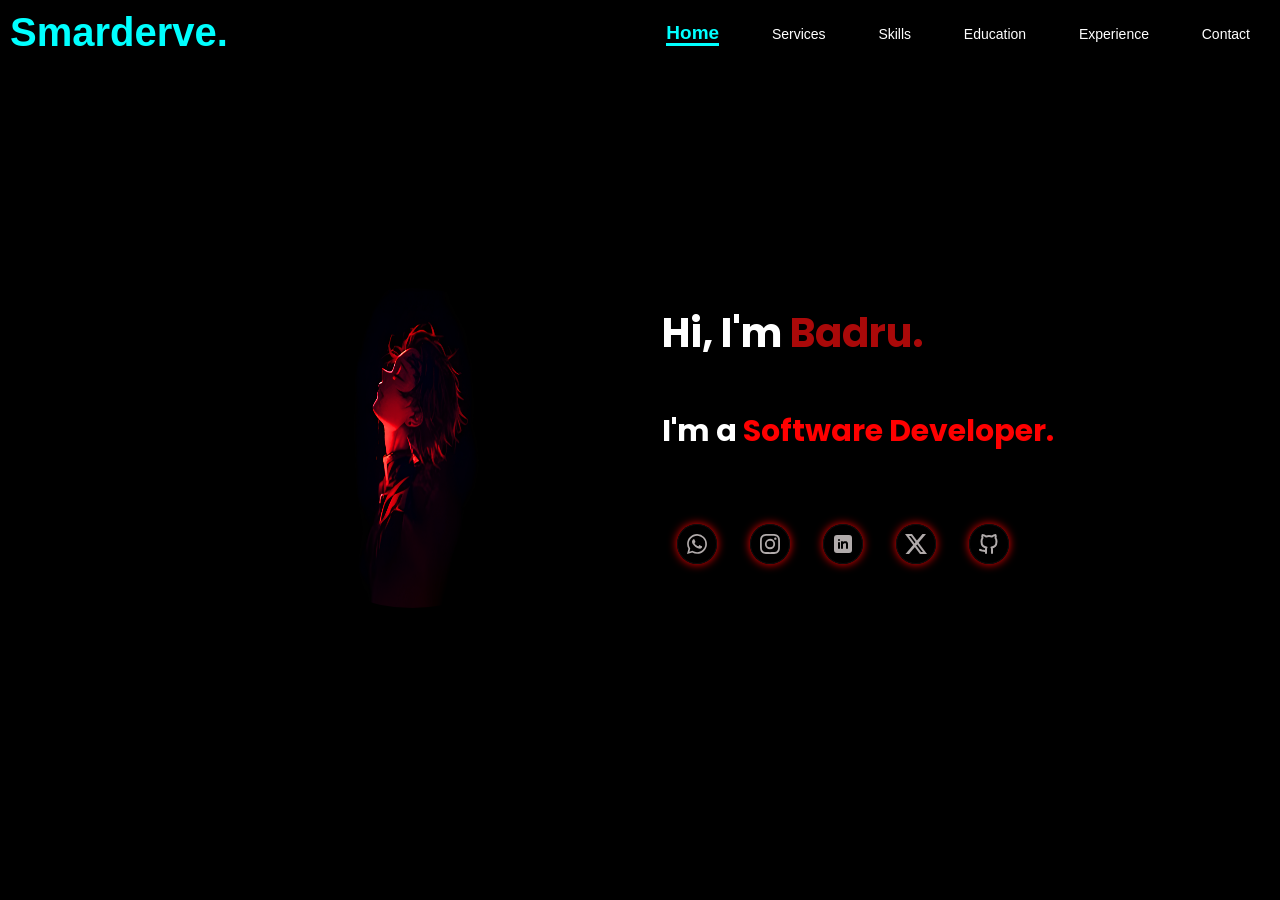
==== index.html @ 00a69526 "Project Initialized" ====
<!DOCTYPE html>
<html lang="en">
<head>
    <meta charset="UTF-8">
    <meta name="viewport" content="width=device-width, initial-scale=1.0">
    <title>Smarderve.</title>
    <link rel="stylesheet" href="Style2.css">
</head>
<body>

    <header>
        <a href="#" class="logo">Smarderve.</a>
        <nav>
            <a href="index.html" class="active">Home</a>
            <a href="Services.html">Services</a>
            <a href="Skills.html">Skills</a>
            <a href="Education.html">Education</a>
            <a href="Experience.html">Experience</a>
            <a href="contact.html">Contact</a>
        </nav>
    </header>

    <section class="home">

        <div class="home-image">
           <img src="images/Picsart_25-10-11_18-22-29-863.png" alt="" height="300" width="500">
        </div>

        <div class="home-content">

            <h1>Hi, I'm <span>Badru.</span>
            </h1>
             <h3 class="typing-text">I'm a <span> </span>
            </h3>

            <div class="social-icons">

                <a href="https://wa.me/+255787237322" id="whatsapp">
                    <svg xmlns="http://www.w3.org/2000/svg" width="24" height="24" viewBox="0 0 24 24">
                        <path fill="currentColor" d="M19.05 4.91A9.82 9.82 0 0 0 12.04 2c-5.46 0-9.91 4.45-9.91 9.91c0 1.75.46 3.45 1.32 4.95L2.05 22l5.25-1.38c1.45.79 3.08 1.21 4.74 1.21c5.46 0 9.91-4.45 9.91-9.91c0-2.65-1.03-5.14-2.9-7.01m-7.01 15.24c-1.48 0-2.93-.4-4.2-1.15l-.3-.18l-3.12.82l.83-3.04l-.2-.31a8.26 8.26 0 0 1-1.26-4.38c0-4.54 3.7-8.24 8.24-8.24c2.2 0 4.27.86 5.82 2.42a8.18 8.18 0 0 1 2.41 5.83c.02 4.54-3.68 8.23-8.22 8.23m4.52-6.16c-.25-.12-1.47-.72-1.69-.81c-.23-.08-.39-.12-.56.12c-.17.25-.64.81-.78.97c-.14.17-.29.19-.54.06c-.25-.12-1.05-.39-1.99-1.23c-.74-.66-1.23-1.47-1.38-1.72c-.14-.25-.02-.38.11-.51c.11-.11.25-.29.37-.43s.17-.25.25-.41c.08-.17.04-.31-.02-.43s-.56-1.34-.76-1.84c-.2-.48-.41-.42-.56-.43h-.48c-.17 0-.43.06-.66.31c-.22.25-.86.85-.86 2.07s.89 2.4 1.01 2.56c.12.17 1.75 2.67 4.23 3.74c.59.26 1.05.41 1.41.52c.59.19 1.13.16 1.56.1c.48-.07 1.47-.6 1.67-1.18c.21-.58.21-1.07.14-1.18s-.22-.16-.47-.28"/>
                    </svg>
                </a>

                <a href="https://instagram.com/Smarderve" id="instagram">
                    <svg xmlns="http://www.w3.org/2000/svg" width="24" height="24" viewBox="0 0 24 24">
                        <path fill="currentColor" d="M17.34 5.46a1.2 1.2 0 1 0 1.2 1.2a1.2 1.2 0 0 0-1.2-1.2m4.6 2.42a7.6 7.6 0 0 0-.46-2.43a4.9 4.9 0 0 0-1.16-1.77a4.7 4.7 0 0 0-1.77-1.15a7.3 7.3 0 0 0-2.43-.47C15.06 2 14.72 2 12 2s-3.06 0-4.12.06a7.3 7.3 0 0 0-2.43.47a4.8 4.8 0 0 0-1.77 1.15a4.7 4.7 0 0 0-1.15 1.77a7.3 7.3 0 0 0-.47 2.43C2 8.94 2 9.28 2 12s0 3.06.06 4.12a7.3 7.3 0 0 0 .47 2.43a4.7 4.7 0 0 0 1.15 1.77a4.8 4.8 0 0 0 1.77 1.15a7.3 7.3 0 0 0 2.43.47C8.94 22 9.28 22 12 22s3.06 0 4.12-.06a7.3 7.3 0 0 0 2.43-.47a4.7 4.7 0 0 0 1.77-1.15a4.85 4.85 0 0 0 1.16-1.77a7.6 7.6 0 0 0 .46-2.43c0-1.06.06-1.4.06-4.12s0-3.06-.06-4.12M20.14 16a5.6 5.6 0 0 1-.34 1.86a3.06 3.06 0 0 1-.75 1.15a3.2 3.2 0 0 1-1.15.75a5.6 5.6 0 0 1-1.86.34c-1 .05-1.37.06-4 .06s-3 0-4-.06a5.7 5.7 0 0 1-1.94-.3a3.3 3.3 0 0 1-1.1-.75a3 3 0 0 1-.74-1.15a5.5 5.5 0 0 1-.4-1.9c0-1-.06-1.37-.06-4s0-3 .06-4a5.5 5.5 0 0 1 .35-1.9A3 3 0 0 1 5 5a3.1 3.1 0 0 1 1.1-.8A5.7 5.7 0 0 1 8 3.86c1 0 1.37-.06 4-.06s3 0 4 .06a5.6 5.6 0 0 1 1.86.34a3.06 3.06 0 0 1 1.19.8a3.1 3.1 0 0 1 .75 1.1a5.6 5.6 0 0 1 .34 1.9c.05 1 .06 1.37.06 4s-.01 3-.06 4M12 6.87A5.13 5.13 0 1 0 17.14 12A5.12 5.12 0 0 0 12 6.87m0 8.46A3.33 3.33 0 1 1 15.33 12A3.33 3.33 0 0 1 12 15.33"/>
                    </svg>
                </a>

                <a href="https://linkedin.com/in/Abdulrahim ." id="linkedin">
                    <svg xmlns="http://www.w3.org/2000/svg" width="24" height="24" viewBox="0 0 24 24">
                        <g fill="none" fill-rule="evenodd">
                            <path d="m12.593 23.258l-.011.002l-.071.035l-.02.004l-.014-.004l-.071-.035q-.016-.005-.024.005l-.004.01l-.017.428l.005.02l.01.013l.104.074l.015.004l.012-.004l.104-.074l.012-.016l.004-.017l-.017-.427q-.004-.016-.017-.018m.265-.113l-.013.002l-.185.093l-.01.01l-.003.011l.018.43l.005.012l.008.007l.201.093q.019.005.029-.008l.004-.014l-.034-.614q-.005-.018-.02-.022m-.715.002a.02.02 0 0 0-.027.006l-.006.014l-.034.614q.001.018.017.024l.015-.002l.201-.093l.01-.008l.004-.011l.017-.43l-.003-.012l-.01-.01z"/>
                            <path fill="currentColor" d="M18 3a3 3 0 0 1 3 3v12a3 3 0 0 1-3 3H6a3 3 0 0 1-3-3V6a3 3 0 0 1 3-3zM8 10a1 1 0 0 0-1 1v5a1 1 0 1 0 2 0v-5a1 1 0 0 0-1-1m3-1a1 1 0 0 0-1 1v6a1 1 0 1 0 2 0v-3.66c.305-.344.82-.748 1.393-.993c.333-.142.834-.2 1.182-.09a.55.55 0 0 1 .293.188c.052.07.132.226.132.555v4a1 1 0 0 0 2 0v-4c0-.67-.17-1.266-.524-1.744a2.54 2.54 0 0 0-1.301-.907c-.902-.283-1.901-.126-2.568.16a6 6 0 0 0-.623.312A1 1 0 0 0 11 9M8 7a1 1 0 1 0 0 2a1 1 0 0 0 0-2"/>
                        </g>
                    </svg> 
                </a>

                <a href="https://x.com/Smarderve" id="twitter">
                    <svg xmlns="http://www.w3.org/2000/svg" width="24" height="24" viewBox="0 0 24 24">
                        <g fill="currentColor">
                            <path d="M1 2h2.5L3.5 2h-2.5zM5.5 2h2.5L7.2 2h-2.5z">
                                <animate fill="freeze" attributeName="d" dur="0.34s" values="M1 2h2.5L3.5 2h-2.5zM5.5 2h2.5L7.2 2h-2.5z;M1 2h2.5L18.5 22h-2.5zM5.5 2h2.5L23 22h-2.5z"/>
                            </path>
                            <path d="M3 2h5v0h-5zM16 22h5v0h-5z">
                                <animate fill="freeze" attributeName="d" begin="0.34s" dur="0.34s" values="M3 2h5v0h-5zM16 22h5v0h-5z;M3 2h5v2h-5zM16 22h5v-2h-5z"/>
                            </path>
                            <path d="M18.5 2h3.5L22 2h-3.5z">
                                <animate fill="freeze" attributeName="d" begin="0.425s" dur="0.34s" values="M18.5 2h3.5L22 2h-3.5z;M18.5 2h3.5L5 22h-3.5z"/>
                            </path>
                        </g>
                    </svg>
                </a>

                <a href="https://github.com/Smarderve" class="github">
                    <svg xmlns="http://www.w3.org/2000/svg" width="24" height="24" viewBox="0 0 24 24">
                        <mask id="SVGtXXaGeHA" width="24" height="24" x="0" y="0">
                            <g fill="#fff">
                                <ellipse cx="9.5" cy="9" rx="1.5" ry="1"/>
                                <ellipse cx="14.5" cy="9" rx="1.5" ry="1"/>
                            </g>
                        </mask>
                        <g fill="none" stroke="currentColor" stroke-linecap="round" stroke-linejoin="round" stroke-width="2">
                            <path stroke-dasharray="32" stroke-dashoffset="32" d="M12 4c1.67 0 2.61 0.4 3 0.5c0.53 -0.43 1.94 -1.5 3.5 -1.5c0.34 1 0.29 2.22 0 3c0.75 1 1 2 1 3.5c0 2.19 -0.48 3.58 -1.5 4.5c-1.02 0.92 -2.11 1.37 -3.5 1.5c0.65 0.54 0.5 1.87 0.5 2.5c0 0.73 0 3 0 3M12 4c-1.67 0 -2.61 0.4 -3 0.5c-0.53 -0.43 -1.94 -1.5 -3.5 -1.5c-0.34 1 -0.29 2.22 0 3c-0.75 1 -1 2 -1 3.5c0 2.19 0.48 3.58 1.5 4.5c1.02 0.92 2.11 1.37 3.5 1.5c-0.65 0.54 -0.5 1.87 -0.5 2.5c0 0.73 0 3 0 3">
                                <animate fill="freeze" attributeName="stroke-dashoffset" dur="0.595s" values="32;0"/>
                            </path>
                            <path stroke-dasharray="10" stroke-dashoffset="10" d="M9 19c-1.406 0-2.844-.563-3.688-1.188C4.47 17.188 4.22 16.157 3 15.5">
                                <animate attributeName="d" dur="2.55s" repeatCount="indefinite" values="M9 19c-1.406 0-2.844-.563-3.688-1.188C4.47 17.188 4.22 16.157 3 15.5;M9 19c-1.406 0-3-.5-4-.5-.532 0-1 0-2-.5;M9 19c-1.406 0-2.844-.563-3.688-1.188C4.47 17.188 4.22 16.157 3 15.5"/>
                                <animate fill="freeze" attributeName="stroke-dashoffset" begin="0.68s" dur="0.17s" values="10;0"/>
                            </path>
                        </g>
                        <rect width="8" height="4" x="8" y="11" fill="currentColor" mask="url(#SVGtXXaGeHA)">
                            <animate attributeName="y" dur="8.5s" keyTimes="0;0.45;0.46;0.54;0.55;1" repeatCount="indefinite" values="11;11;7;7;11;11"/>
                        </rect>
                    </svg>
                </a>

            </div>

        </div>
        
    </section>

</body>
</html>
---- Style2.css ----
@import url('https://fonts.googleapis.com/css2?family=Poppins:wght@300;400;600;700&display=swap');

*{
    cursor: default;
    margin: 0;
    padding: 0;
    box-sizing: border-box;
    text-decoration: none;
    
}

html{
    font-size: 62.5%;
}

body{
    width: 100%;
    height: 100vh;
    overflow-x: hidden;
    background-color: black;
    color: white;
    font-family: poppins;
}

header{
    font-family: sans-serif;
    margin-top: 0px;
    margin-right: 20px;
    position: fixed;
    top: 0;
    left: 0;
    width: 100%;
    padding: 10px;
    background-color: black;
    filter: drop-shadow(10px);
    display: flex;
    justify-content: space-between;
    align-items: center;
    z-index: 100;
}

.logo{
    font-size: 4rem;
    color: cyan;
    font-weight: 700;
    transition: 0.4s ease-in-out;
    margin-right: 60px;
    margin-left: 0px;
}

nav a{
   font-size: 1.4rem;
   color: white;
   cursor: pointer;
   margin-left: 3rem;
   margin-right: 20px;
   font-weight: 200;
   transition: 0.3s ease;
   border-bottom: 3px solid transparent; 
}

nav a.active{
    font-weight: 700;
    font-size: 1.9rem;
    color: cyan;
    border-bottom: 3px solid cyan;
}

section{
    min-height: 100vh;
    padding: 5rem 9% 5rem;
}

.home{
    display:flex;
    justify-content: center;
    align-items: center;
    gap: 8rem;
    background-color: black;
}

.home .home-content h1{
    font-size: 4rem;
    font-weight: 700;
    line-height: 1.3;
    margin-bottom: 5rem;
}

span{
    color: rgb(170, 9, 9);
}

.home-content h3{
    font-size: 3rem;
    margin-bottom: 4rem;
    font-weight: 700;
}

.home-image{
    border-radius: 50%;
    margin-left: 15px;
    animation: shadowPulse 2s infinite ease-in-out;
    transition: 0.3s linear;
    transition-delay: 3s;
}

.home-image img{
    position: relative;
    width: 25vw;
    height: 25vw;
    margin: 10px;
    border-radius: 50%;
    cursor: pointer;
}


@keyframes shadowPulse {
    0% {
        box-shadow: 0 0 10px red, 0 0 3px red;
    }
    5%{
        box-shadow: 0 0 13px red, 0 0 5px red;
    }
    10%{
        box-shadow: 0 0 15px red, 0 0 10px red;
    }
    15%{
        box-shadow: 0 0 18px red, 0 0 15px red;
    }
    25% {
        box-shadow: 0 0 20px red, 0 0 20px red;
    }
    40% {
        box-shadow: 0 0 25px red, 0 0 30px red;
    }
    50% {
        box-shadow: 0 0 30px red, 0 0 40px red;
    }
    60% {
        box-shadow: 0 0 25px red, 0 0 30px red;
    }
    75% {
        box-shadow: 0 0 20px red, 0 0 20px red;
    }
    80%{
         box-shadow: 0 0 20px red, 0 0 15px red;
    }
    90%{
        box-shadow: 0 0 15px red, 0 0 10px red;
    }
    95%{
        box-shadow: 0 0 13px red, 0 0 5px red;
    }
    100% {
        box-shadow: 0 0 10px red, 0 0 3px red;
    }
}

.social-icons a{
    display: inline-flex;
    justify-content: center;
    align-items: center;
    width: 4rem;
    height: 4rem;
    background-color: transparent;
    color: rgb(177, 171, 171);
    box-shadow: 0px 0px 10px red;
    border: 1px solid rgb(14, 13, 13);
    font-size: 2rem;
    border-radius: 50%;
    margin: 3rem 1.5rem 3rem;
    transition: 0.3s ease;
}

.social-icons a svg,
.social-icons a svg path{
    cursor: pointer;
    color: rgb(177, 171, 171);
}

.social-icons a:hover{
    background-color: rgb(92, 14, 14);
    transform: scale(1.1);
    border: 1px solid rgb(163, 145, 145);
}

.social-icons a:active{
    transform: scale(0.9);
}

.typing-text{
    font-size: 34px;
    font-weight: 600;
    min-width: 280px;
}

.typing-text span{
    position: relative;
}

.typing-text span::before{
    content: "Software Developer.";
    color: red;
    animation: words 20s infinite;
}

.typing-text span::after{
    content: "";
    background-color: black;
    position: absolute;
    width: calc(100% + 8px);
    height: 100%;
    border-left: 3px solid black;
    right: -8;
    animation: cursor 0.6s infinite;
}

@keyframes cursor{
    to{
        border-left: 3px solid red;
    }
}

@keyframes words{
    0%,20%{
        content: "System Developer.";
    }
    21%, 40%{
        content: "Web Developer.";
    }
    41%, 60%{
        content: "Software Developer.";
    }
    61%, 80%{
        content: "Web Designer.";
    }
    81%, 100%{
        content: "Graphics Designer";
    }
}

/* Services Page */

.cards{
    display:flex;
    flex-direction: row;
    justify-content: center;
    align-items: center;
    gap: 4rem;
    flex-wrap: wrap;
    margin-top: 4rem;
}

.card{
    display: flex;
    justify-content: center;
    align-items: center;
    background-color: rgb(46, 46, 65);
    border-radius: 7%;
    border: 1px solid black;
    box-shadow: 0 0 10px cyan;
    width: 20rem;
    height: 20rem;
    padding: 2rem;
    transition: all 0.3s ease-in-out;
}

.card:hover{
    transform: rotateY(30deg)  scale(1.01);
    box-shadow: 0px 0px 5px cyan;

}

/* ===== RESPONSIVE STYLES ===== */

@media (max-width: 768px) {
    html {
        font-size: 55%;
    }
    
    header {
        padding: 1rem 5%;
        margin-right: 0;
    }
    
    .logo {
        font-size: 3rem;
        margin-right: 0;
    }
    
    nav a {
        font-size: 1.2rem;
        margin-left: 1.5rem;
        margin-right: 0;
    }
    
    section {
        padding: 8rem 5% 5rem;
    }
    
    .home {
        flex-direction: column;
        gap: 4rem;
        text-align: center;
    }
    
    .home .home-content h1 {
        font-size: 3rem;
        margin-bottom: 2rem;
    }
    
    .home-content h3 {
        font-size: 2rem;
        margin-bottom: 2rem;
    }
    
    .home-image {
        margin-left: 0;
        order: -1; 
    }
    
    .home-image img {
        width: 60vw;
        height: 60vw;
    }
    
    .typing-text {
        font-size: 2.4rem;
        min-width: 250px;
    }
    
    .social-icons {
        display: flex;
        justify-content: center;
        flex-wrap: wrap;
        gap: 1rem;
    }
    
    .social-icons a {
        margin: 1rem;
        width: 5rem;
        height: 5rem;
    }
}

@media (max-width: 480px) {
    html {
        font-size: 50%;
    }
    
    header {
        flex-direction: column;
        gap: 1rem;
        padding: 1rem;
    }
    
    .logo {
        font-size: 2.5rem;
    }
    
    nav {
        display: flex;
        gap: 1rem;
    }
    
    nav a {
        font-size: 1rem;
        margin-left: 0;
    }
    
    .home .home-content h1 {
        font-size: 2.5rem;
    }
    
    .home-content h3 {
        font-size: 1.8rem;
    }
    
    .home-image img {
        width: 70vw;
        height: 70vw;
    }
    
    .typing-text {
        font-size: 2rem;
        min-width: 200px;
    }
    
    .social-icons a {
        width: 4.5rem;
        height: 4.5rem;
        margin: 0.5rem;
    }
}

/* Fix for very small screens */
@media (max-width: 320px) {
    nav {
        flex-wrap: wrap;
        justify-content: center;
    }
    
    nav a {
        font-size: 0.9rem;
        padding: 0.5rem;
    }
    
    .home .home-content h1 {
        font-size: 2rem;
    }
    
    .typing-text {
        font-size: 1.6rem;
    }
}
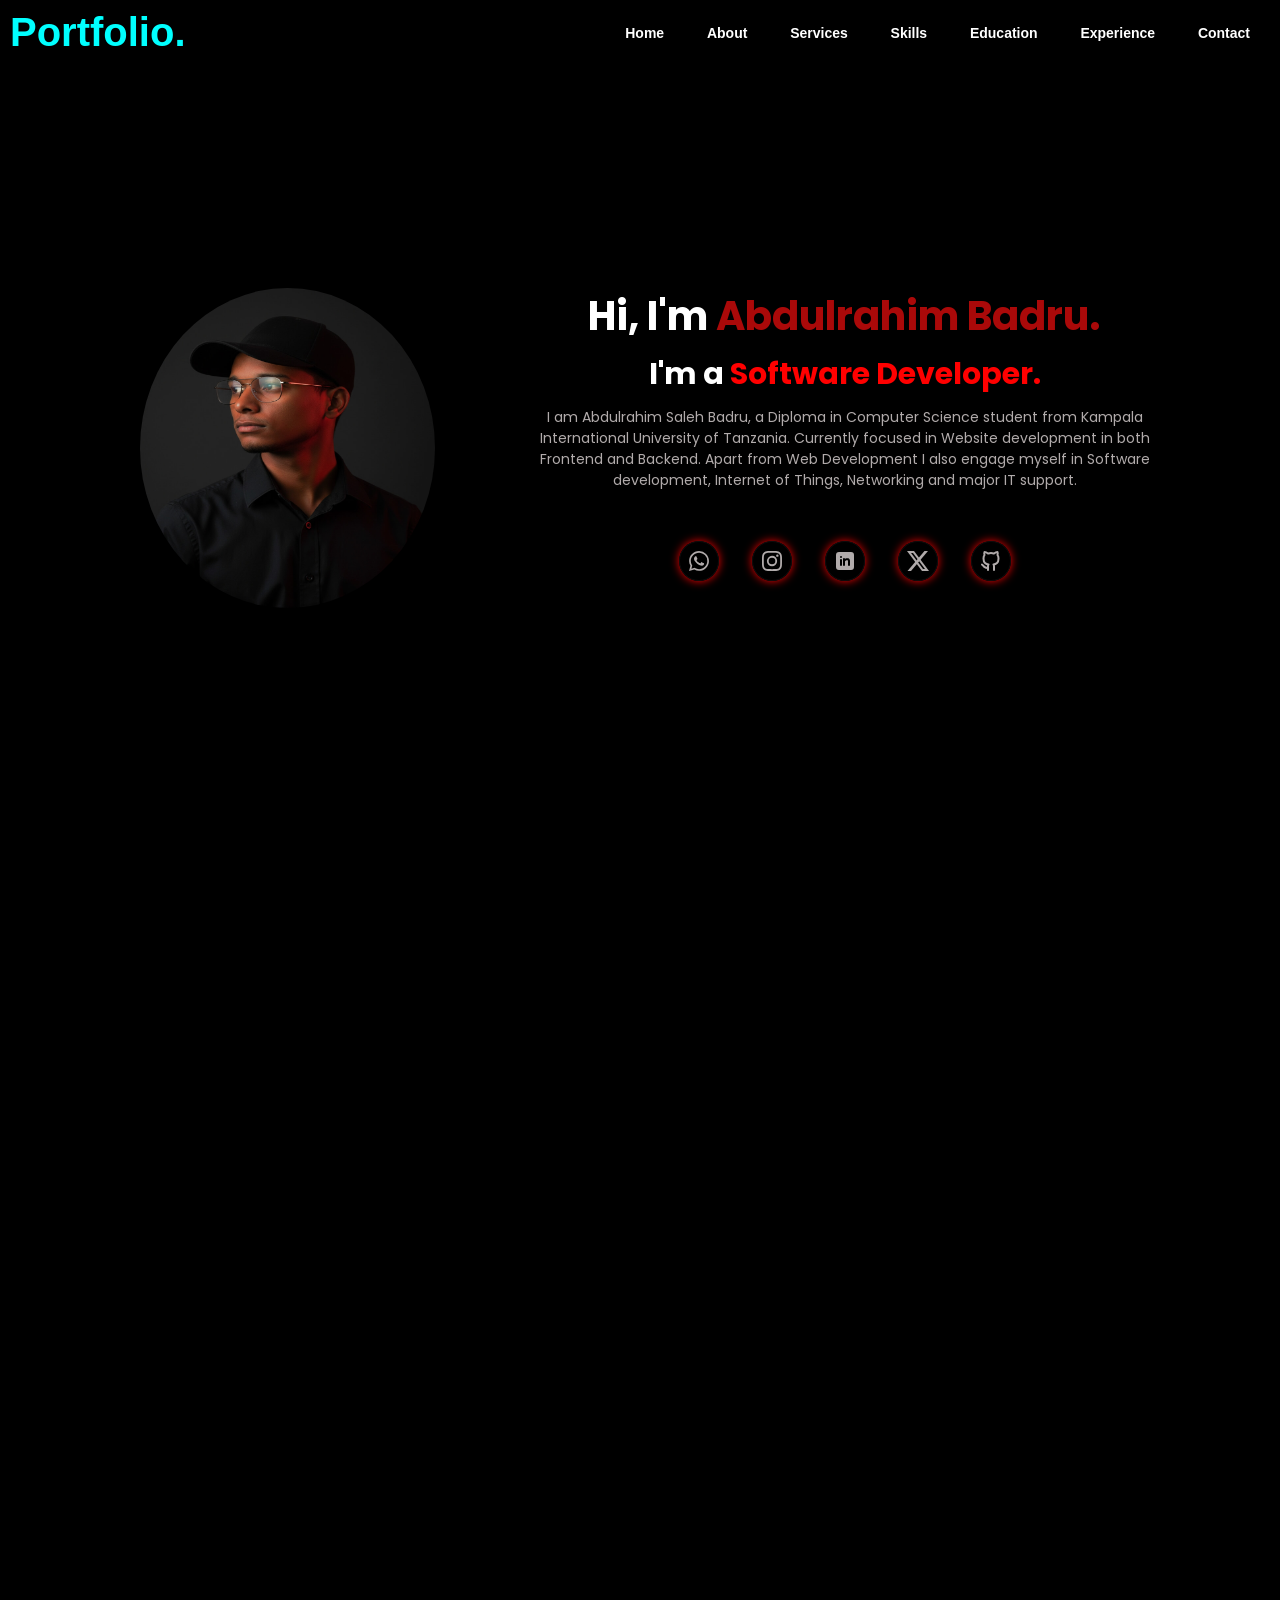
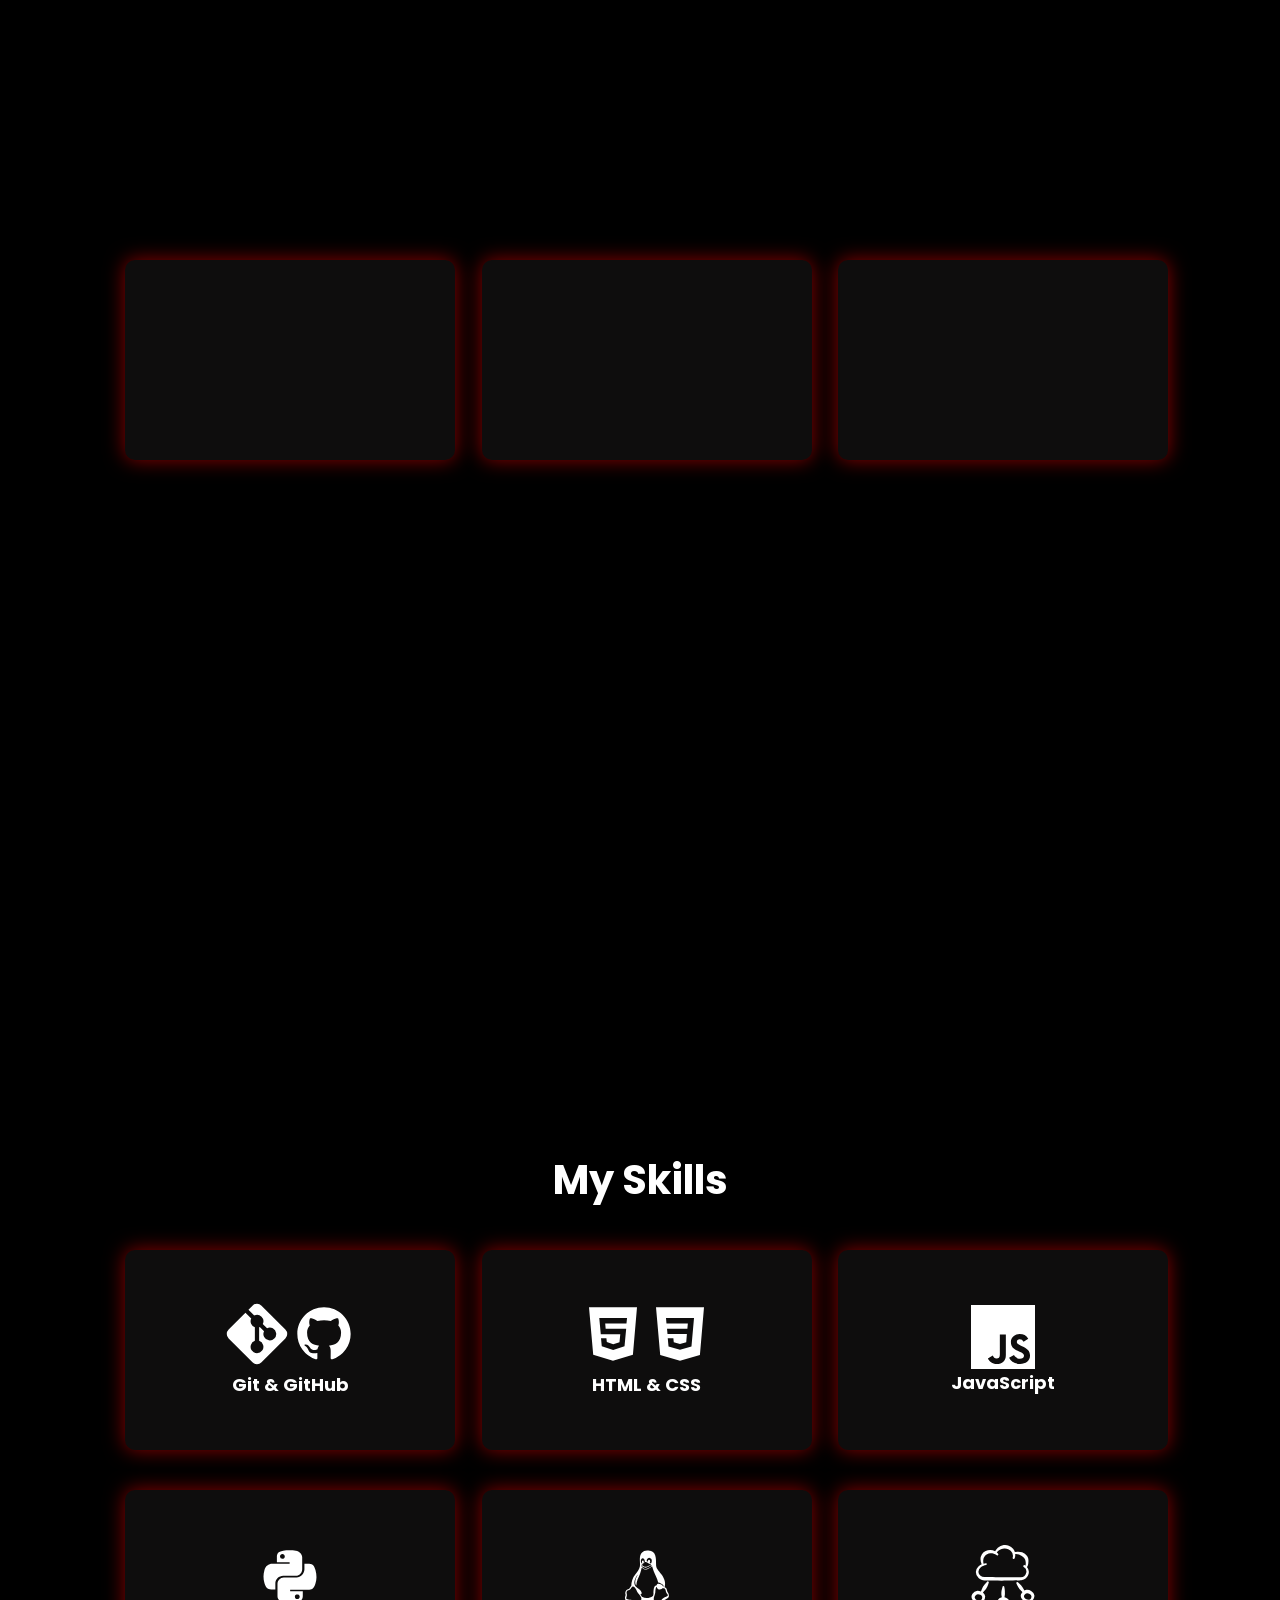
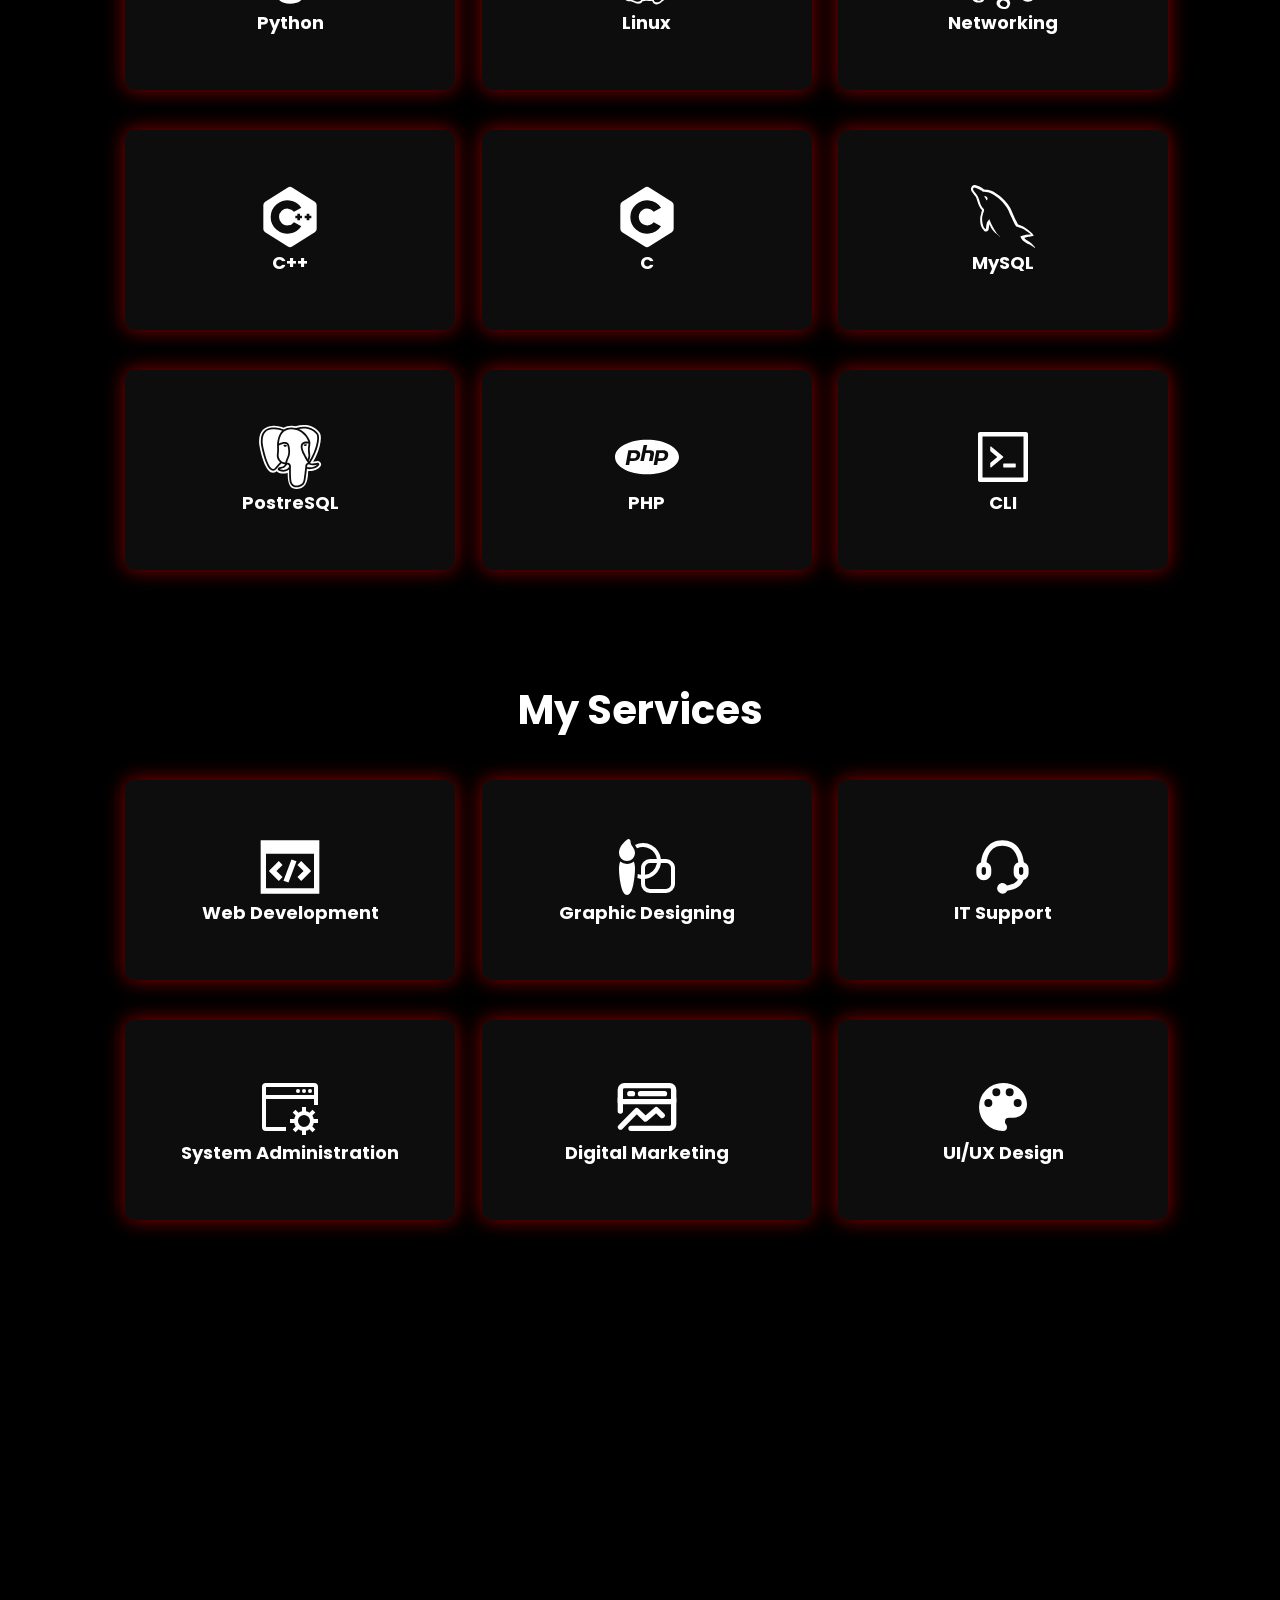
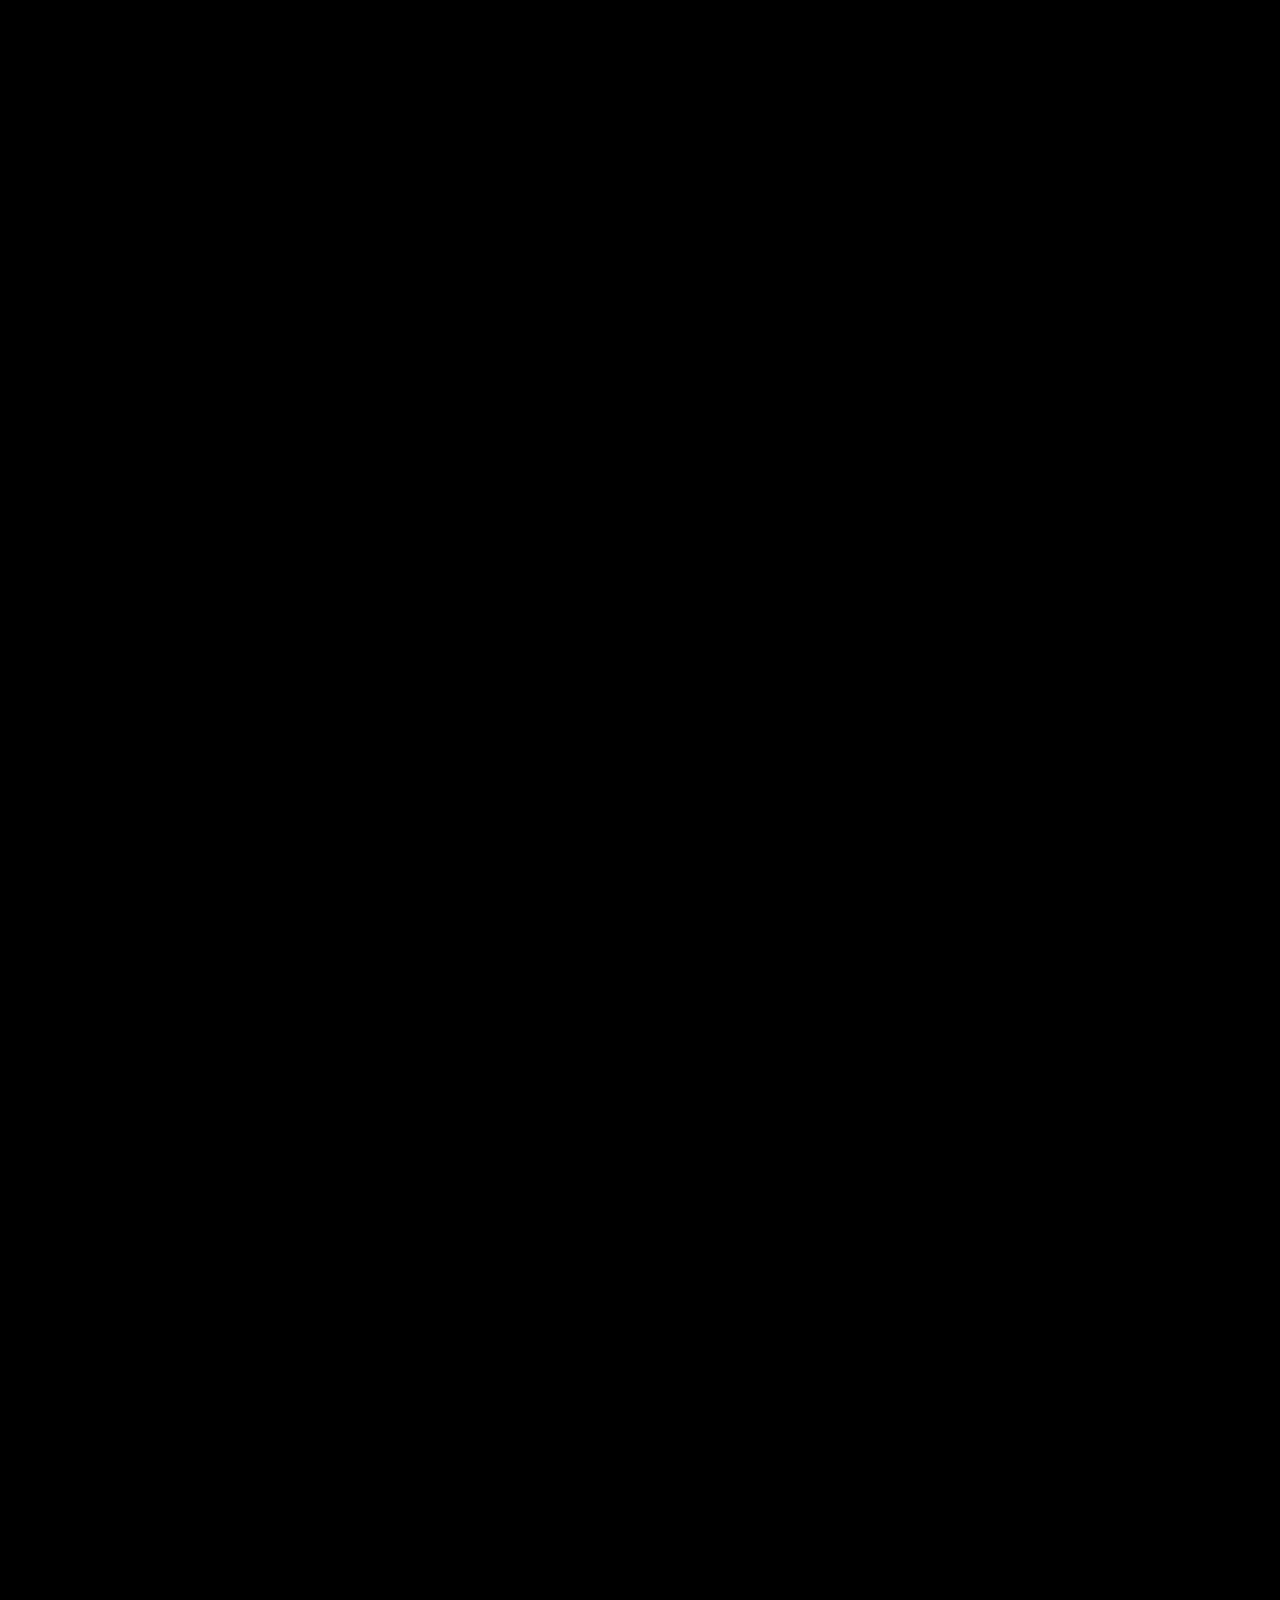
==== commit c6ad58db: "Skills, Services, Landing section - Completed" ====
--- a/index.html
+++ b/index.html
@@ -9,44 +9,36 @@
 <body>
 
     <header>
-        <a href="#" class="logo">Smarderve.</a>
+        <a href="#home-section" class="logo">Portfolio.</a>
         <nav>
-            <a href="index.html" class="active">Home</a>
-            <a href="Services.html">Services</a>
-            <a href="Skills.html">Skills</a>
-            <a href="Education.html">Education</a>
-            <a href="Experience.html">Experience</a>
-            <a href="contact.html">Contact</a>
+            <a href="#home-section">Home</a>
+            <a href="#about-section">About</a>
+            <a href="#services-section">Services</a>
+            <a href="#skills-section">Skills</a>
+            <a href="#education-section">Education</a>
+            <a href="#experience-section">Experience</a>
+            <a href="#contact-section">Contact</a>
         </nav>
     </header>
-
-    <section class="home">
-
+    <section id="home-section">
         <div class="home-image">
-           <img src="images/Picsart_25-10-11_18-22-29-863.png" alt="" height="300" width="500">
-        </div>
-
+           <img src="images/Profile.jpg" alt="profile-photo" height="300" width="500">
+        </div>
         <div class="home-content">
-
-            <h1>Hi, I'm <span>Badru.</span>
-            </h1>
-             <h3 class="typing-text">I'm a <span> </span>
-            </h3>
-
+            <h1>Hi, I'm <span>Abdulrahim Badru.</span></h1>
+            <h3 class="typing-text">I'm a <span> </span></h3>
+            <p>I am Abdulrahim Saleh Badru, a Diploma in Computer Science student from Kampala International University of Tanzania. Currently focused in Website development in both Frontend and Backend. Apart from Web Development I also engage myself in Software development, Internet of Things, Networking and major IT support.</p>
             <div class="social-icons">
-
                 <a href="https://wa.me/+255787237322" id="whatsapp">
                     <svg xmlns="http://www.w3.org/2000/svg" width="24" height="24" viewBox="0 0 24 24">
                         <path fill="currentColor" d="M19.05 4.91A9.82 9.82 0 0 0 12.04 2c-5.46 0-9.91 4.45-9.91 9.91c0 1.75.46 3.45 1.32 4.95L2.05 22l5.25-1.38c1.45.79 3.08 1.21 4.74 1.21c5.46 0 9.91-4.45 9.91-9.91c0-2.65-1.03-5.14-2.9-7.01m-7.01 15.24c-1.48 0-2.93-.4-4.2-1.15l-.3-.18l-3.12.82l.83-3.04l-.2-.31a8.26 8.26 0 0 1-1.26-4.38c0-4.54 3.7-8.24 8.24-8.24c2.2 0 4.27.86 5.82 2.42a8.18 8.18 0 0 1 2.41 5.83c.02 4.54-3.68 8.23-8.22 8.23m4.52-6.16c-.25-.12-1.47-.72-1.69-.81c-.23-.08-.39-.12-.56.12c-.17.25-.64.81-.78.97c-.14.17-.29.19-.54.06c-.25-.12-1.05-.39-1.99-1.23c-.74-.66-1.23-1.47-1.38-1.72c-.14-.25-.02-.38.11-.51c.11-.11.25-.29.37-.43s.17-.25.25-.41c.08-.17.04-.31-.02-.43s-.56-1.34-.76-1.84c-.2-.48-.41-.42-.56-.43h-.48c-.17 0-.43.06-.66.31c-.22.25-.86.85-.86 2.07s.89 2.4 1.01 2.56c.12.17 1.75 2.67 4.23 3.74c.59.26 1.05.41 1.41.52c.59.19 1.13.16 1.56.1c.48-.07 1.47-.6 1.67-1.18c.21-.58.21-1.07.14-1.18s-.22-.16-.47-.28"/>
                     </svg>
                 </a>
-
                 <a href="https://instagram.com/Smarderve" id="instagram">
                     <svg xmlns="http://www.w3.org/2000/svg" width="24" height="24" viewBox="0 0 24 24">
                         <path fill="currentColor" d="M17.34 5.46a1.2 1.2 0 1 0 1.2 1.2a1.2 1.2 0 0 0-1.2-1.2m4.6 2.42a7.6 7.6 0 0 0-.46-2.43a4.9 4.9 0 0 0-1.16-1.77a4.7 4.7 0 0 0-1.77-1.15a7.3 7.3 0 0 0-2.43-.47C15.06 2 14.72 2 12 2s-3.06 0-4.12.06a7.3 7.3 0 0 0-2.43.47a4.8 4.8 0 0 0-1.77 1.15a4.7 4.7 0 0 0-1.15 1.77a7.3 7.3 0 0 0-.47 2.43C2 8.94 2 9.28 2 12s0 3.06.06 4.12a7.3 7.3 0 0 0 .47 2.43a4.7 4.7 0 0 0 1.15 1.77a4.8 4.8 0 0 0 1.77 1.15a7.3 7.3 0 0 0 2.43.47C8.94 22 9.28 22 12 22s3.06 0 4.12-.06a7.3 7.3 0 0 0 2.43-.47a4.7 4.7 0 0 0 1.77-1.15a4.85 4.85 0 0 0 1.16-1.77a7.6 7.6 0 0 0 .46-2.43c0-1.06.06-1.4.06-4.12s0-3.06-.06-4.12M20.14 16a5.6 5.6 0 0 1-.34 1.86a3.06 3.06 0 0 1-.75 1.15a3.2 3.2 0 0 1-1.15.75a5.6 5.6 0 0 1-1.86.34c-1 .05-1.37.06-4 .06s-3 0-4-.06a5.7 5.7 0 0 1-1.94-.3a3.3 3.3 0 0 1-1.1-.75a3 3 0 0 1-.74-1.15a5.5 5.5 0 0 1-.4-1.9c0-1-.06-1.37-.06-4s0-3 .06-4a5.5 5.5 0 0 1 .35-1.9A3 3 0 0 1 5 5a3.1 3.1 0 0 1 1.1-.8A5.7 5.7 0 0 1 8 3.86c1 0 1.37-.06 4-.06s3 0 4 .06a5.6 5.6 0 0 1 1.86.34a3.06 3.06 0 0 1 1.19.8a3.1 3.1 0 0 1 .75 1.1a5.6 5.6 0 0 1 .34 1.9c.05 1 .06 1.37.06 4s-.01 3-.06 4M12 6.87A5.13 5.13 0 1 0 17.14 12A5.12 5.12 0 0 0 12 6.87m0 8.46A3.33 3.33 0 1 1 15.33 12A3.33 3.33 0 0 1 12 15.33"/>
                     </svg>
                 </a>
-
                 <a href="https://linkedin.com/in/Abdulrahim ." id="linkedin">
                     <svg xmlns="http://www.w3.org/2000/svg" width="24" height="24" viewBox="0 0 24 24">
                         <g fill="none" fill-rule="evenodd">
@@ -55,7 +47,6 @@
                         </g>
                     </svg> 
                 </a>
-
                 <a href="https://x.com/Smarderve" id="twitter">
                     <svg xmlns="http://www.w3.org/2000/svg" width="24" height="24" viewBox="0 0 24 24">
                         <g fill="currentColor">
@@ -71,7 +62,6 @@
                         </g>
                     </svg>
                 </a>
-
                 <a href="https://github.com/Smarderve" class="github">
                     <svg xmlns="http://www.w3.org/2000/svg" width="24" height="24" viewBox="0 0 24 24">
                         <mask id="SVGtXXaGeHA" width="24" height="24" x="0" y="0">
@@ -94,11 +84,163 @@
                         </rect>
                     </svg>
                 </a>
-
-            </div>
-
-        </div>
-        
+            </div>
+        </div>
+    </section>
+    <section id="about-section">
+        <div>
+        </div>
+    </section>
+    <section id="education-section">
+        <div class="cards">
+            <div class="card">
+            </div>
+            <div class="card"></div>
+            <div class="card"></div>
+        </div>
+    </section>
+    <section id="skills-section">
+        <h1>My Skills</h1>
+        <div class="cards">
+            <div class="card">
+                <div class="icons">
+                    <svg xmlns="http://www.w3.org/2000/svg" width="64" height="64" viewBox="0 0 15 15">
+	                    <path fill="#fff" d="M6.44.854a1.5 1.5 0 0 1 2.12 0l5.586 5.585a1.5 1.5 0 0 1 0 2.122l-5.585 5.585a1.5 1.5 0 0 1-2.122 0L.854 8.561a1.5 1.5 0 0 1 0-2.122L4.793 2.5l1.353 1.353A1.5 1.5 0 0 0 7 5.914v3.171a1.5 1.5 0 1 0 1 0v-3.17q.076-.027.147-.061l1 1a1.5 1.5 0 1 0 .707-.707l-1-1a1.5 1.5 0 0 0-2-2L5.5 1.792z" />
+                    </svg>
+                    <svg xmlns="http://www.w3.org/2000/svg" width="64" height="64" viewBox="0 0 24 24">
+	                    <path fill="#fff" d="M12.001 2c-5.525 0-10 4.475-10 10a9.99 9.99 0 0 0 6.837 9.488c.5.087.688-.213.688-.476c0-.237-.013-1.024-.013-1.862c-2.512.463-3.162-.612-3.362-1.175c-.113-.288-.6-1.175-1.025-1.413c-.35-.187-.85-.65-.013-.662c.788-.013 1.35.725 1.538 1.025c.9 1.512 2.337 1.087 2.912.825c.088-.65.35-1.087.638-1.337c-2.225-.25-4.55-1.113-4.55-4.938c0-1.088.387-1.987 1.025-2.687c-.1-.25-.45-1.275.1-2.65c0 0 .837-.263 2.75 1.024a9.3 9.3 0 0 1 2.5-.337c.85 0 1.7.112 2.5.337c1.913-1.3 2.75-1.024 2.75-1.024c.55 1.375.2 2.4.1 2.65c.637.7 1.025 1.587 1.025 2.687c0 3.838-2.337 4.688-4.562 4.938c.362.312.675.912.675 1.85c0 1.337-.013 2.412-.013 2.75c0 .262.188.574.688.474A10.02 10.02 0 0 0 22 12c0-5.525-4.475-10-10-10" />
+                    </svg>
+                </div>
+                <h3>Git & GitHub</h3>
+            </div>
+            <div class="card">
+                <div class="icons">
+                    <svg xmlns="http://www.w3.org/2000/svg" width="64" height="64" viewBox="0 0 24 24">
+	                    <path fill="#fff" d="m3 2l1.578 17.824L12 22l7.467-2.175L21 2zm14.049 6.048H9.075l.172 2.016h7.697l-.626 6.565l-4.246 1.381l-4.281-1.455l-.288-2.932h2.024l.16 1.411l2.4.815l2.346-.763l.297-3.005H7.416l-.562-6.05h10.412z" />
+                    </svg>
+                    <svg xmlns="http://www.w3.org/2000/svg" width="64" height="64" viewBox="0 0 24 24">
+	                    <path fill="#fff" d="m3 2l1.578 17.834L12 22l7.468-2.165L21 2zm13.3 14.722l-4.293 1.204H12l-4.297-1.204l-.297-3.167h2.108l.15 1.526l2.335.639l2.34-.64l.245-3.05h-7.27l-.187-2.006h7.64l.174-2.006H6.924l-.176-2.006h10.506z" />
+                    </svg>
+                </div>
+                <h3>HTML & CSS</h3>
+            </div>
+            <div class="card">
+                <svg xmlns="http://www.w3.org/2000/svg" width="64" height="64" viewBox="0 0 24 24">
+	                <g fill="none"><g clip-path="url(#SVGXv8lpc2Y)">
+			            <path fill="#fff" fill-rule="evenodd" d="M0 0h24v24H0zm18.347 20.12c-1.113 0-1.742-.58-2.225-1.37l-1.833 1.065c.662 1.308 2.015 2.306 4.11 2.306c2.142 0 3.737-1.112 3.737-3.143c0-1.883-1.082-2.72-2.998-3.543l-.564-.241c-.968-.42-1.387-.693-1.387-1.37c0-.547.42-.966 1.08-.966c.647 0 1.064.273 1.451.966l1.756-1.127c-.743-1.307-1.773-1.806-3.207-1.806c-2.014 0-3.303 1.288-3.303 2.98c0 1.835 1.08 2.704 2.708 3.397l.564.242c1.029.45 1.642.724 1.642 1.497c0 .646-.597 1.113-1.531 1.113m-8.74-.015c-.775 0-1.098-.53-1.452-1.16l-1.836 1.112c.532 1.126 1.578 2.06 3.383 2.06c1.999 0 3.368-1.063 3.368-3.398v-7.7h-2.255v7.67c0 1.127-.468 1.416-1.209 1.416" clip-rule="evenodd" />
+		            </g><defs><clipPath id="SVGXv8lpc2Y"><path fill="#fff" d="M0 0h24v24H0z" /></clipPath></defs></g>
+                </svg>
+                <h3>JavaScript</h3>
+            </div>
+            <div class="card">
+                <svg xmlns="http://www.w3.org/2000/svg" width="64" height="64" viewBox="0 0 24 24">
+	                <path fill="#fff" d="M21.57 9.429c-.354-1.355-1-2.42-2.355-2.42H17.41v2.13c0 1.645-1.42 3.032-2.936 3.032H9.665c-1.322 0-2.355 1.13-2.355 2.452v4.55c0 1.257 1.13 2.032 2.355 2.451c1.485.452 2.936.549 4.775 0c1.194-.355 2.356-1.032 2.356-2.452v-1.807h-4.743v-.58h7.162c1.355 0 1.904-.968 2.355-2.42c.484-1.581.484-3.033 0-4.936m-6.84 9.033c.485 0 .904.42.904.904s-.42.903-.903.903c-.484.032-.904-.42-.904-.903c-.032-.484.387-.904.904-.904m-5.29-6.904h4.775c1.322 0 2.355-1.097 2.355-2.452V4.621c0-1.258-1.097-2.226-2.356-2.452c-1.58-.225-3.323-.225-4.774 0c-2.033.355-2.356 1.097-2.356 2.452v1.807h4.775v.58H5.342c-1.355 0-2.581.872-2.936 2.42c-.452 1.807-.452 2.936 0 4.808c.355 1.42 1.13 2.42 2.549 2.42h1.549v-2.162c-.033-1.581 1.355-2.936 2.936-2.936m-.29-6.356a.923.923 0 0 1-.904-.903c0-.484.42-.904.903-.904s.904.42.904.904s-.42.903-.904.903" />
+                </svg>
+                <h3>Python</h3>
+            </div>
+            <div class="card">
+                <svg xmlns="http://www.w3.org/2000/svg" width="64" height="64" viewBox="0 0 24 24">
+	                <path fill="#fff" d="M19.7 17.6c-.1-.2-.2-.4-.2-.6c0-.4-.2-.7-.5-1c-.1-.1-.3-.2-.4-.2c.6-1.8-.3-3.6-1.3-4.9c-.8-1.2-2-2.1-1.9-3.7c0-1.9.2-5.4-3.3-5.1c-3.6.2-2.6 3.9-2.7 5.2c0 1.1-.5 2.2-1.3 3.1c-.2.2-.4.5-.5.7c-1 1.2-1.5 2.8-1.5 4.3c-.2.2-.4.4-.5.6c-.1.1-.2.2-.2.3c-.1.1-.3.2-.5.3c-.4.1-.7.3-.9.7c-.1.3-.2.7-.1 1.1c.1.2.1.4 0 .7c-.2.4-.2.9 0 1.4c.3.4.8.5 1.5.6c.5 0 1.1.2 1.6.4c.5.3 1.1.5 1.7.5c.3 0 .7-.1 1-.2c.3-.2.5-.4.6-.7c.4 0 1-.2 1.7-.2c.6 0 1.2.2 2 .1c0 .1 0 .2.1.3c.2.5.7.9 1.3 1h.2c.8-.1 1.6-.5 2.1-1.1c.4-.4.9-.7 1.4-.9c.6-.3 1-.5 1.1-1c.1-.7-.1-1.1-.5-1.7M12.8 4.8c.6.1 1.1.6 1 1.2q0 .45-.3.9h-.1c-.2-.1-.3-.1-.4-.2c.1-.1.1-.3.2-.5c0-.4-.2-.7-.4-.7c-.3 0-.5.3-.5.7v.1c-.1-.1-.3-.1-.4-.2V6c-.1-.5.3-1.1.9-1.2m-.3 2c.1.1.3.2.4.2s.3.1.4.2c.2.1.4.2.4.5s-.3.6-.9.8c-.2.1-.3.1-.4.2c-.3.2-.6.3-1 .3c-.3 0-.6-.2-.8-.4c-.1-.1-.2-.2-.4-.3c-.1-.1-.3-.3-.4-.6c0-.1.1-.2.2-.3c.3-.2.4-.3.5-.4l.1-.1c.2-.3.6-.5 1-.5c.3.1.6.2.9.4M10.4 5c.4 0 .7.4.8 1.1v.2c-.1 0-.3.1-.4.2v-.2c0-.3-.2-.6-.4-.5c-.2 0-.3.3-.3.6c0 .2.1.3.2.4c0 0-.1.1-.2.1c-.2-.2-.4-.5-.4-.8c0-.6.3-1.1.7-1.1m-1 16.1c-.7.3-1.6.2-2.2-.2c-.6-.3-1.1-.4-1.8-.4c-.5-.1-1-.1-1.1-.3s-.1-.5.1-1q.15-.45 0-.9c-.1-.3-.1-.5 0-.8s.3-.4.6-.5s.5-.2.7-.4c.1-.1.2-.2.3-.4c.3-.4.5-.6.8-.6c.6.1 1.1 1 1.5 1.9c.2.3.4.7.7 1c.4.5.9 1.2.9 1.6c0 .5-.2.8-.5 1m4.9-2.2c0 .1 0 .1-.1.2c-1.2.9-2.8 1-4.1.3l-.6-.9c.9-.1.7-1.3-1.2-2.5c-2-1.3-.6-3.7.1-4.8c.1-.1.1 0-.3.8c-.3.6-.9 2.1-.1 3.2c0-.8.2-1.6.5-2.4c.7-1.3 1.2-2.8 1.5-4.3c.1.1.1.1.2.1c.1.1.2.2.3.2c.2.3.6.4.9.4h.1c.4 0 .8-.1 1.1-.4c.1-.1.2-.2.4-.2q.45-.15.9-.6c.4 1.3.8 2.5 1.4 3.6c.4.8.7 1.6.9 2.5c.3 0 .7.1 1 .3c.8.4 1.1.7 1 1.2H18c0-.3-.2-.6-.9-.9s-1.3-.3-1.5.4c-.1 0-.2.1-.3.1c-.8.4-.8 1.5-.9 2.6c.1.4 0 .7-.1 1.1m4.6.6c-.6.2-1.1.6-1.5 1.1c-.4.6-1.1 1-1.9.9c-.4 0-.8-.3-.9-.7c-.1-.6-.1-1.2.2-1.8c.1-.4.2-.7.3-1.1c.1-1.2.1-1.9.6-2.2c0 .5.3.8.7 1c.5 0 1-.1 1.4-.5h.2c.3 0 .5 0 .7.2s.3.5.3.7c0 .3.2.6.3.9c.5.5.5.8.5.9c-.1.2-.5.4-.9.6m-9-12c-.1 0-.1 0-.1.1c0 0 0 .1.1.1s.1.1.1.1c.3.4.8.6 1.4.7c.5-.1 1-.2 1.5-.6l.6-.3c.1 0 .1-.1.1-.1c0-.1 0-.1-.1-.1c-.2.1-.5.2-.7.3c-.4.3-.9.5-1.4.5s-.9-.3-1.2-.6c-.1 0-.2-.1-.3-.1" />
+                </svg>
+                <h3>Linux</h3>
+            </div>
+            <div class="card">
+                <svg xmlns="http://www.w3.org/2000/svg" width="64" height="64" viewBox="0 0 24 24">
+	                <path fill="#fff" fill-rule="evenodd" d="M22.67 17.32a3 3 0 0 0-1.821-.51c-.282.05-.552.147-.8.29c-.16-.31-.32-.621-.501-.921a5 5 0 0 0-.37-.56a5 5 0 0 0-.42-.521c-.37-.39-.771-.72-1.161-1.09a.35.35 0 0 0-.56.41c.24.49.43 1 .71 1.43q.167.293.37.56c.14.181.29.351.44.511s.5.51.76.76c-.09.1-.22.16-.29.281a1.93 1.93 0 0 0 0 2.212c.372.504.911.86 1.522 1c0 0 1.831.42 2.672-.6c.372-.48.57-1.073.56-1.681a2.28 2.28 0 0 0-1.11-1.572m-.13 2.611c-.42.861-1.45.55-1.771.43a1.67 1.67 0 0 1-.84-.78a.83.83 0 0 1 .17-.89c.207-.3.523-.504.88-.57c.349-.021.696.059 1 .23a1.2 1.2 0 0 1 .661.73a1.5 1.5 0 0 1-.1.85m-8.917.112a2.9 2.9 0 0 0-1.071-.42c.05-.351.11-.691.15-1.052c.04-.36 0-.42 0-.64v-.64c0-.52-.14-1.001-.21-1.532a.34.34 0 1 0-.68 0c-.13.51-.29 1.001-.37 1.512a5 5 0 0 0-.06.66v.67q.056.506.17 1.001a2.58 2.58 0 0 0-1.592 1.101a1.92 1.92 0 0 0 0 2.212c.37.506.91.862 1.521 1c0 0 1.831.42 2.662-.6a2.6 2.6 0 0 0 .56-1.681a2.3 2.3 0 0 0-1.08-1.592m-.12 2.611c-.42.861-1.451.57-1.772.44a1.6 1.6 0 0 1-.84-.78a.81.81 0 0 1 .17-.89a1.36 1.36 0 0 1 .88-.57a1.8 1.8 0 0 1 1.001.23a1.16 1.16 0 0 1 .66.73a1.46 1.46 0 0 1-.1.85zm-.13-9.295c2.421 0 4.573-.1 5.464-.17a3.23 3.23 0 0 0 2.751-2.322a2.77 2.77 0 0 0-.62-2.582c.17-.213.296-.458.37-.72c.11-.361.17-.735.18-1.111a4.5 4.5 0 0 0-.06-1.421a3.2 3.2 0 0 0-.42-.931a3.9 3.9 0 0 0-1.861-1.361a5 5 0 0 0-2.732-.07a3.6 3.6 0 0 0-.67-1.281a3.8 3.8 0 0 0-1.602-1.14a4.3 4.3 0 0 0-1.921-.221a4.65 4.65 0 0 0-2.202 1c-.406.377-.745.82-1 1.312a4 4 0 0 0-1.882-.44a4 4 0 0 0-1.671.37a3.4 3.4 0 0 0-1.401 1.2a3.65 3.65 0 0 0-.54 1.772c.018.689.167 1.368.44 2.001c-.45.199-.863.473-1.221.81a3 3 0 0 0-.94 2.002a3 3 0 0 0 1 2.352c.658.581 1.514.89 2.392.86l3.232.07c1.571.03 3.302.03 4.913.02m-8.146-1.321a2.44 2.44 0 0 1-1.662-.48a2 2 0 0 1-.78-1.452v-.07a2.26 2.26 0 0 1 .9-1.681c.242-.202.512-.367.801-.49h.11c.04 0 .05 0 .07-.07a5.2 5.2 0 0 1 1.001-.3a.35.35 0 0 0 .29-.34a.34.34 0 0 0-.39-.291q-.438.051-.86.17c-.1-.443-.14-.897-.12-1.35a2.5 2.5 0 0 1 .57-1.462c.23-.31.532-.561.88-.73a3.4 3.4 0 0 1 1.171-.37c.83-.05 1.651.183 2.332.66a.394.394 0 0 0 .6-.51a3.6 3.6 0 0 0-.48-.471c.283-.357.62-.668 1-.92a3.5 3.5 0 0 1 1.732-.531a3.2 3.2 0 0 1 1.571.24c.336.137.645.334.91.58a2.63 2.63 0 0 1 .771 2.562a.38.38 0 0 0 .24.5a.39.39 0 0 0 .5-.25c.197-.498.263-1.04.19-1.57a4.4 4.4 0 0 1 2.473.67c.35.187.657.446.9.76c.167.213.296.454.38.711q.142.441.19.9a3.7 3.7 0 0 1 0 .741a1.26 1.26 0 0 1-.16.56a1 1 0 0 0-.12-.12a.4.4 0 0 0-.55.1a.39.39 0 0 0 .1.541a2 2 0 0 1 .87 2.332a2.19 2.19 0 0 1-1.93 1.51c-.801 0-2.612 0-4.714-.05H9.271c-1.552 0-3.003-.03-4.043-.03m.73 1.803c-.34.39-.69.73-1 1.14q-.195.256-.36.531c-.1.18-.2.38-.291.57c-.21.45-.38.911-.56 1.372a3.1 3.1 0 0 0-1.361-.29a2.63 2.63 0 0 0-1.822 1.15a1.94 1.94 0 0 0 0 2.212c.375.505.918.86 1.531 1c0 0 1.832.42 2.662-.6a2.6 2.6 0 0 0 .56-1.681a2.16 2.16 0 0 0-.85-1.411c.32-.39.65-.75 1-1.15q.2-.256.371-.531q.168-.277.3-.57c.21-.471.34-.951.51-1.442a.376.376 0 1 0-.69-.3m-1.871 6.445c-.42.85-1.451.56-1.771.43a1.6 1.6 0 0 1-.841-.78a.81.81 0 0 1 .17-.891a1.36 1.36 0 0 1 .88-.57c.35-.023.697.057 1.001.23a1.16 1.16 0 0 1 .66.73c.05.287.016.583-.1.85" clip-rule="evenodd" />
+                </svg>
+                <h3>Networking</h3>
+            </div>
+            <div class="card">
+                <svg xmlns="http://www.w3.org/2000/svg" width="64" height="64" viewBox="0 0 24 24">
+	                <path fill="#fff" fill-rule="evenodd" d="M12.801.914a1.5 1.5 0 0 0-1.602 0l-8.5 5.369A1.5 1.5 0 0 0 2 7.55v8.898c0 .514.264.993.699 1.268l8.5 5.368a1.5 1.5 0 0 0 1.602 0l8.5-5.368A1.5 1.5 0 0 0 22 16.449V7.55a1.5 1.5 0 0 0-.699-1.268zm.703 13.015a3.141 3.141 0 1 1 0-3.86L16.25 8.5a6.283 6.283 0 1 0 0 7zM14.75 11.5v-.75h1v.75h.75v1h-.75v.75h-1v-.75H14v-1zm3.5 1.75v-.75h-.75v-1h.75v-.75h1v.75H20v1h-.75v.75z" clip-rule="evenodd" />
+                </svg>
+                <h3>C++</h3>
+            </div>
+            <div class="card">
+                <svg xmlns="http://www.w3.org/2000/svg" width="64" height="64" viewBox="0 0 24 24">
+	                <path fill="#fff" fill-rule="evenodd" d="M11.199.914a1.5 1.5 0 0 1 1.602 0l8.5 5.369A1.5 1.5 0 0 1 22 7.55v8.898a1.5 1.5 0 0 1-.699 1.268l-8.5 5.368a1.5 1.5 0 0 1-1.602 0l-8.5-5.368A1.5 1.5 0 0 1 2 16.449V7.55a1.5 1.5 0 0 1 .699-1.268zm1.722 14.096a3.14 3.14 0 0 0 1.583-1.08l2.746 1.57a6.283 6.283 0 1 1 0-7l-2.746 1.57a3.142 3.142 0 1 0-1.583 4.94" clip-rule="evenodd" />
+                </svg>
+                <h3>C</h3>
+            </div>
+            <div class="card">
+                <svg xmlns="http://www.w3.org/2000/svg" width="64" height="64" viewBox="0 0 24 24">
+	                <path fill="#fff" d="m24.129 23.412l-.508-.484a6.7 6.7 0 0 0-.809-.891l-.005-.004q-.448-.407-.931-.774q-.387-.266-1.064-.641a1.6 1.6 0 0 1-.818-.824l-.004-.01l-.048-.024c.212-.021.406-.06.592-.115l-.023.006l.57-.157c.236-.074.509-.122.792-.133h.006q.446-.02.847-.139l-.025.006q.194-.048.399-.109t.351-.109v-.169q-.145-.217-.351-.496a2.6 2.6 0 0 0-.443-.468l-.005-.004q-.629-.556-1.303-1.076a16 16 0 0 0-1.311-.916l-.068-.04a5 5 0 0 0-.825-.435l-.034-.012q-.448-.182-.883-.399a1.6 1.6 0 0 0-.327-.119l-.011-.002a.5.5 0 0 1-.29-.169l-.001-.001a3 3 0 0 1-.355-.609l-.008-.02q-.145-.339-.314-.651q-.363-.702-.702-1.427t-.651-1.452q-.217-.484-.399-.967a5.4 5.4 0 0 0-.461-.942l.013.023a17 17 0 0 0-1.331-1.961l.028.038a14.6 14.6 0 0 0-1.459-1.59l-.008-.007a18 18 0 0 0-1.632-1.356l-.049-.035q-.896-.651-1.96-1.282a3.7 3.7 0 0 0-.965-.393l-.026-.006l-1.113-.278l-.629-.048q-.314-.024-.629-.024a1.7 1.7 0 0 1-.387-.279a4 4 0 0 0-.353-.295l-.01-.007a11.7 11.7 0 0 0-2.043-.93L2.071.18A1.36 1.36 0 0 0 .9.096L.909.093a1.36 1.36 0 0 0-.795.84l-.003.01a1.52 1.52 0 0 0 .232 1.549l-.002-.003q.544.725.834 1.14q.217.291.448.605c.141.188.266.403.367.63l.008.021c.056.119.105.261.141.407l.003.016q.048.206.121.448q.217.556.411 1.14c.141.425.297.785.478 1.128l-.019-.04q.145.266.291.52T3.738 9a.9.9 0 0 0 .241.242l.003.002a.4.4 0 0 1 .169.313v.001a1.3 1.3 0 0 0-.217.586l-.001.006a4 4 0 0 1-.153.695l.008-.03a7.1 7.1 0 0 0-.351 2.231q0 .387.04.763l-.003-.031c.06.958.349 1.838.812 2.6l-.014-.025c.197.295.408.552.641.787a.914.914 0 0 0 1.106.203l-.005.002a.93.93 0 0 0 .617-.827v-.002c.048-.474.12-.898.219-1.312l-.013.067a.6.6 0 0 0 .038-.211l-.002-.045v.002q-.012-.109.133-.206v.048q.145.339.302.677t.326.677c.295.449.608.841.952 1.202l-.003-.003a7.7 7.7 0 0 0 1.127 1.001l.022.015q.316.242.566.528l.004.004q.239.28.56.454l.01.005v-.024h.048a.46.46 0 0 0-.18-.205l-.002-.001a2 2 0 0 1-.211-.136l.005.003q-.217-.217-.448-.484t-.423-.508q-.508-.702-.969-1.467t-.871-1.555q-.194-.387-.375-.798t-.351-.798a1 1 0 0 1-.096-.334v-.005a.32.32 0 0 0-.168-.265l-.002-.001a3 3 0 0 1-.408.545l.001-.001a2 2 0 0 0-.382.58l-.005.013a4.3 4.3 0 0 0-.289 1.154l-.002.019q-.072.641-.145 1.318l-.048.024l-.024.024a.86.86 0 0 1-.59-.443l-.002-.005q-.182-.351-.326-.69a6.5 6.5 0 0 1-.423-2.144v-.009a6.2 6.2 0 0 1 .286-2.318l-.012.044q.072-.266.314-.896t.097-.871a.9.9 0 0 0-.265-.41l-.001-.001a3 3 0 0 1-.335-.335l-.003-.004q-.169-.244-.326-.52t-.278-.544a11 11 0 0 1-.474-1.353l-.022-.089a10 10 0 0 0-.546-1.503l.026.064a3.3 3.3 0 0 0-.39-.669l.006.008q-.244-.326-.436-.617q-.244-.314-.484-.605a3.4 3.4 0 0 1-.426-.657l-.009-.02a1.6 1.6 0 0 1-.119-.327l-.002-.011a.4.4 0 0 1 .049-.34l-.001.002a.3.3 0 0 1 .073-.145a.3.3 0 0 1 .143-.072h.002a.55.55 0 0 1 .536-.035l-.003-.001c.219.062.396.124.569.195l-.036-.013q.459.194.847.375c.298.142.552.292.792.459l-.018-.012q.194.121.387.266t.411.291h.339q.387 0 .822.037c.293.023.564.078.822.164l-.024-.007c.481.143.894.312 1.286.515l-.041-.019q.593.302 1.125.641c.589.367 1.098.743 1.577 1.154l-.017-.014c.5.428.954.867 1.38 1.331l.01.012c.416.454.813.947 1.176 1.464l.031.047c.334.472.671 1.018.974 1.584l.042.085a5 5 0 0 1 .234.536l.011.033q.097.278.217.57q.266.605.57 1.221t.57 1.198l.532 1.161c.187.406.396.756.639 1.079l-.011-.015c.203.217.474.369.778.422l.008.001c.368.092.678.196.978.319l-.047-.017c.143.065.327.134.516.195l.04.011c.212.065.396.151.565.259l-.009-.005c.327.183.604.363.868.559l-.021-.015q.411.302.822.57q.194.145.651.423t.484.52a11 11 0 0 0-1.834.087l.056-.006a6 6 0 0 0-1.479.39l.04-.014a2.6 2.6 0 0 1-.388.129l-.019.004a.31.31 0 0 0-.266.277v.001q.093.115.143.26l.002.006q.05.151.125.272l-.003-.006c.119.211.247.393.391.561l-.004-.005q.212.26.476.454l.007.005q.244.194.508.399c.161.126.343.25.532.362l.024.013c.284.174.614.34.958.479l.046.016c.374.15.695.324.993.531l-.016-.011q.291.169.58.375t.556.399q.11.108.191.239l.003.005a.57.57 0 0 0 .36.193h.003v-.048a.5.5 0 0 1-.184-.267l-.001-.004a1 1 0 0 0-.112-.273l.002.004zM5.553 4.207q-.194 0-.363.012a1.3 1.3 0 0 0-.323.063l.009-.003v.024h.048q.097.145.244.326t.266.351l.387.798l.048-.024a.74.74 0 0 0 .252-.321l.002-.005c.052-.139.082-.301.082-.469l-.001-.054v.003a.5.5 0 0 1-.108-.154l-.001-.003l-.081-.182a.5.5 0 0 0-.214-.192l-.003-.001a1 1 0 0 1-.244-.169" />
+                </svg>
+                <h3>MySQL</h3>
+            </div>
+            <div class="card">
+                <svg xmlns="http://www.w3.org/2000/svg" width="64" height="64" viewBox="0 0 32 32">
+	                <path fill="#fff" d="M22.839 0a13.6 13.6 0 0 0-3.677.536l-.083.027a15 15 0 0 0-2.276-.219c-1.573-.027-2.923.353-4.011.989C11.719.964 9.495.317 7.151.448c-1.629.088-3.411.583-4.735 1.979C1.104 3.818.407 5.974.552 8.912c.041.807.271 2.124.656 3.837c.38 1.709.917 3.709 1.589 5.537c.672 1.823 1.405 3.463 2.552 4.577c.572.557 1.364 1.032 2.296.991c.652-.027 1.24-.313 1.751-.735c.249.328.516.468.755.599c.308.167.599.281.907.355c.552.14 1.495.323 2.599.135a5 5 0 0 0 1.167-.359l.047 1.307c.057 1.38.095 2.656.505 3.776c.068.183.251 1.12.969 1.953c.724.833 2.129 1.349 3.739 1.005c1.131-.24 2.573-.677 3.532-2.041c.948-1.344 1.375-3.276 1.459-6.412c.02-.172.047-.312.072-.448l.224.021h.027c1.208.052 2.521-.12 3.62-.631c.968-.448 1.703-.901 2.239-1.708c.131-.199.281-.443.319-.86c.041-.411-.199-1.063-.595-1.364c-.791-.604-1.291-.375-1.828-.26a8.7 8.7 0 0 1-1.599.192c1.541-2.593 2.645-5.353 3.276-7.792c.375-1.443.584-2.771.599-3.932c.021-1.161-.077-2.187-.771-3.077C28.481.802 25.423.03 23.059.005h-.219zm-.063.855c2.235-.021 5.093.604 7.145 3.228c.464.589.6 1.448.584 2.511s-.213 2.328-.573 3.719c-.692 2.699-2.011 5.833-3.859 8.652a1 1 0 0 0 .208.115c.385.161 1.265.296 3.025-.063c.443-.095.767-.156 1.105.099a.69.69 0 0 1 .244.568a.9.9 0 0 1-.177.448c-.339.509-1.009.995-1.869 1.396c-.76.353-1.855.536-2.817.547c-.489.005-.937-.032-1.319-.152l-.02-.004c-.147 1.411-.484 4.203-.704 5.473c-.176 1.025-.484 1.844-1.072 2.453c-.589.615-1.417.979-2.537 1.219c-1.385.297-2.391-.021-3.041-.568s-.948-1.276-1.125-1.719c-.124-.307-.187-.703-.249-1.235a27 27 0 0 1-.136-1.911q-.063-1.679-.041-3.365a4.1 4.1 0 0 1-2.068 1.016c-.921.156-1.739 0-2.228-.12a3 3 0 0 1-.693-.271c-.229-.12-.443-.255-.588-.527a.75.75 0 0 1-.073-.509a.8.8 0 0 1 .287-.443c.265-.215.615-.333 1.14-.443c.959-.199 1.297-.333 1.5-.496c.172-.135.371-.416.713-.828c0-.015 0-.036-.005-.052a3.96 3.96 0 0 1-1.771-.479c-.197.208-1.224 1.292-2.468 2.792c-.521.624-1.099.984-1.713 1.011c-.609.025-1.163-.281-1.631-.735c-.937-.912-1.688-2.48-2.339-4.251s-1.177-3.744-1.557-5.421c-.375-1.683-.599-3.037-.631-3.688c-.14-2.776.511-4.645 1.625-5.828s2.641-1.625 4.131-1.713c2.672-.151 5.213.781 5.724.979c.989-.672 2.265-1.088 3.859-1.063a10 10 0 0 1 2.24.292l.027-.016a9 9 0 0 1 .984-.28a13 13 0 0 1 2.76-.339zm.203.89h-.197c-.76.009-1.527.099-2.271.26c1.661.735 2.916 1.864 3.801 3c.615.781 1.12 1.64 1.505 2.557q.227.534.303.88c.031.115.047.213.057.312c0 .052.005.105-.021.193c0 .005-.005.016-.005.021c.043 1.167-.249 1.957-.287 3.072c-.025.808.183 1.756.235 2.792c.047.973-.072 2.041-.703 3.093c.052.063.099.125.151.193c1.672-2.636 2.88-5.547 3.521-8.032c.344-1.339.525-2.552.541-3.509c.016-.959-.161-1.657-.391-1.948c-1.792-2.287-4.213-2.871-6.24-2.885zm-6.391.343c-1.572.005-2.703.48-3.561 1.193c-.887.74-1.48 1.745-1.865 2.781c-.464 1.224-.625 2.411-.688 3.219l.021-.011a6.8 6.8 0 0 1 1.771-.687c.667-.157 1.391-.204 2.041.052c.657.249 1.193.848 1.391 1.749c.939 4.344-.291 5.959-.744 7.177c-.172.443-.323.891-.443 1.349c.057-.011.115-.027.172-.032c.323-.025.572.079.719.141c.459.192.771.588.943 1.041a2 2 0 0 1 .093.38a.6.6 0 0 1 .027.167a72 72 0 0 0 .015 4.984c.032.719.079 1.349.136 1.849c.057.495.135.875.188 1.005c.171.427.421.984.875 1.364c.448.381 1.093.631 2.276.381c1.025-.224 1.656-.527 2.077-.964c.423-.443.672-1.052.833-1.984c.245-1.401.729-5.464.787-6.224c-.025-.579.057-1.021.245-1.36c.187-.344.479-.557.735-.672c.124-.057.244-.093.343-.125a14 14 0 0 0-.323-.432a6 6 0 0 1-.891-1.463a7 7 0 0 0-.344-.647c-.176-.317-.4-.719-.635-1.172c-.469-.896-.979-1.989-1.245-3.052c-.265-1.063-.301-2.161.376-2.932c.599-.688 1.656-.973 3.233-.812c-.047-.141-.072-.261-.151-.443a10.5 10.5 0 0 0-1.391-2.355c-1.339-1.713-3.511-3.412-6.859-3.469zm-8.853.068a8 8 0 0 0-.505.016c-1.349.079-2.62.468-3.532 1.432c-.911.969-1.509 2.547-1.38 5.167c.027.5.24 1.885.609 3.536c.371 1.652.896 3.595 1.527 5.313c.629 1.713 1.391 3.208 2.12 3.916c.364.349.681.495.968.485c.287-.016.636-.183 1.063-.693a57 57 0 0 1 2.412-2.729a4.67 4.67 0 0 1-1.552-4.203c.135-.984.156-1.907.135-2.636c-.015-.708-.063-1.176-.063-1.473v-.032l-.005-.009c0-1.537.272-3.057.792-4.5c.375-.996.928-2 1.76-2.819c-.817-.271-2.271-.676-3.843-.755a8 8 0 0 0-.505-.016zm16.53 7.041c-.905.016-1.411.251-1.681.552c-.376.433-.412 1.193-.177 2.131c.233.937.719 1.984 1.172 2.855c.224.437.443.828.619 1.145c.183.323.313.547.391.745c.073.177.157.333.24.479c.349-.74.412-1.464.375-2.224c-.047-.937-.265-1.896-.229-2.864c.037-1.136.261-1.876.277-2.751a8 8 0 0 0-.985-.068zm-10.978.158c-.276 0-.552.036-.823.099a6 6 0 0 0-1.537.599a3.3 3.3 0 0 0-.463.303l-.032.025c.011.199.047.667.063 1.365c.016.76 0 1.728-.145 2.776c-.323 2.281 1.333 4.167 3.276 4.172c.115-.469.301-.944.489-1.443c.541-1.459 1.604-2.521.708-6.677c-.145-.677-.437-.953-.839-1.109a1.9 1.9 0 0 0-.697-.109zm10.557.27h.068c.083.005.167.011.239.031a.5.5 0 0 1 .183.073a.21.21 0 0 1 .099.145v.011a.4.4 0 0 1-.047.183a1 1 0 0 1-.145.197a.88.88 0 0 1-.516.281a.78.78 0 0 1-.547-.135a1 1 0 0 1-.172-.157a.3.3 0 0 1-.084-.172a.24.24 0 0 1 .052-.171a.7.7 0 0 1 .157-.12c.129-.073.301-.125.5-.152q.11-.013.213-.02zm-10.428.224c.068 0 .147.005.22.015c.208.032.385.084.525.167a.5.5 0 0 1 .177.141a.32.32 0 0 1 .073.224a.44.44 0 0 1-.1.208a1 1 0 0 1-.192.172a.84.84 0 0 1-.599.151a.96.96 0 0 1-.557-.301a1 1 0 0 1-.157-.219a.36.36 0 0 1-.057-.24c.021-.14.141-.219.256-.26c.131-.043.271-.057.411-.052zm12.079 9.791h-.005c-.192.073-.353.1-.489.163a.6.6 0 0 0-.317.285c-.089.152-.156.423-.136.885a.6.6 0 0 0 .199.095c.224.068.609.115 1.036.109c.849-.011 1.896-.208 2.453-.469a5.3 5.3 0 0 0 1.255-.817c-1.859.38-2.905.281-3.552.016a2 2 0 0 1-.443-.267zm-10.708.125h-.027c-.072.005-.172.032-.375.251c-.464.52-.625.848-1.005 1.151c-.385.307-.88.469-1.875.672a2.6 2.6 0 0 0-.615.192c.036.032.036.043.093.068c.147.084.333.152.485.193c.427.104 1.124.229 1.859.104c.729-.125 1.489-.475 2.141-1.385c.115-.156.124-.391.031-.641c-.093-.244-.297-.463-.437-.52a1 1 0 0 0-.276-.084z" />
+                </svg>
+                <h3>PostreSQL</h3>
+            </div>
+            <div class="card">
+                <svg xmlns="http://www.w3.org/2000/svg" width="64" height="64" viewBox="0 0 24 24">
+	<path fill="#fff" d="M12 5.5C5.271 5.5 0 8.355 0 12s5.271 6.5 12 6.5s12-2.855 12-6.5s-5.271-6.5-12-6.5m-1.246 2h1.31l-.416 2h1.17c.742 0 1.24.104 1.524.363c.277.256.361.676.25 1.248l-.52 2.389H12.74l.479-2.209q.086-.457-.067-.625c-.101-.111-.324-.166-.658-.166h-1.049l-.633 3H9.5zM5 9.5h2.666c1.271 0 2.041.852 1.74 2.123C9.056 13.1 8.12 13.5 6.396 13.5h-.824L5.311 15H3.986zm10.5 0h2.666c1.271 0 2.041.852 1.74 2.123c-.35 1.477-1.287 1.877-3.01 1.877h-.824l-.261 1.5h-1.325zm-9.365 1l-.377 2h.855c.74 0 1.428-.084 1.543-1.187c.043-.428-.135-.813-.99-.813zm10.5 0l-.377 2h.855c.74 0 1.428-.084 1.543-1.187c.043-.428-.134-.813-.99-.813z" />
+</svg>
+                <h3>PHP</h3>
+            </div>
+            <div class="card">
+                <svg xmlns="http://www.w3.org/2000/svg" width="64" height="64" viewBox="0 0 1024 1024">
+	<path fill="#fff" d="M516 673c0 4.4 3.4 8 7.5 8h185c4.1 0 7.5-3.6 7.5-8v-48c0-4.4-3.4-8-7.5-8h-185c-4.1 0-7.5 3.6-7.5 8zm-194.9 6.1l192-161c3.8-3.2 3.8-9.1 0-12.3l-192-160.9A7.95 7.95 0 0 0 308 351v62.7c0 2.4 1 4.6 2.9 6.1L420.7 512l-109.8 92.2a8.1 8.1 0 0 0-2.9 6.1V673c0 6.8 7.9 10.5 13.1 6.1M880 112H144c-17.7 0-32 14.3-32 32v736c0 17.7 14.3 32 32 32h736c17.7 0 32-14.3 32-32V144c0-17.7-14.3-32-32-32m-40 728H184V184h656z" />
+</svg>
+                <h3>CLI</h3>
+            </div>
+        </div>
+    </section>
+    <section id="services-section">
+        <h1>My Services</h1>
+        <div class="cards">
+            <div class="card">
+                <svg xmlns="http://www.w3.org/2000/svg" width="64" height="64" viewBox="0 0 24 24">
+	                <path fill="#fff" fill-rule="evenodd" d="M1 2h22v20H1zm2 5v13h18V7zm14.086 6.5l-2.293-2.293l1.414-1.414l3 3l.707.707l-.707.707l-3 3l-1.414-1.414zM7.793 9.793l-3 3l-.707.707l.707.707l3 3l1.414-1.414L6.914 13.5l2.293-2.293zm1.77 7.356l3-8l1.873.702l-3 8z" clip-rule="evenodd" />
+                </svg>
+                <h3>Web Development</h3>
+            </div>
+            <div class="card">
+                <svg xmlns="http://www.w3.org/2000/svg" width="64" height="64" viewBox="0 0 32 32">
+	                <path fill="#fff" d="M7.75 2.977a1 1 0 0 0-1.638-.747C4.393 3.657 3.35 4.837 2.744 5.94C2.12 7.077 2.001 8.064 2.001 9a4 4 0 0 0 8 0c0-1.28-.626-2.23-1.116-2.974l-.144-.22c-.52-.806-.962-1.59-.99-2.829m-5.749 14.03c0-1.116.088-2.528.584-3.696A5.48 5.48 0 0 0 6.001 14.5c1.292 0 2.48-.446 3.418-1.191c.495 1.17.582 2.582.582 3.697c0 1.844-.288 4.908-.815 7.523c-.263 1.303-.595 2.55-1.006 3.494c-.203.468-.45.919-.76 1.269c-.304.344-.777.708-1.416.708c-.64 0-1.113-.364-1.417-.708c-.309-.35-.556-.8-.76-1.269c-.411-.943-.745-2.19-1.008-3.494c-.528-2.614-.818-5.679-.818-7.523M10.986 6.68A7 7 0 0 1 20.929 12H17.5a4.5 4.5 0 0 0-4.5 4.5v3.43a7 7 0 0 1-1.613-.434a49 49 0 0 1-.209 2.053a9 9 0 0 0 1.822.396V24.5a4.5 4.5 0 0 0 4.5 4.5h8a4.5 4.5 0 0 0 4.5-4.5v-8a4.5 4.5 0 0 0-4.5-4.5h-2.555A9 9 0 0 0 9.973 4.95l.027.042l.136.205c.236.353.57.855.85 1.483M25.5 14a2.5 2.5 0 0 1 2.5 2.5v8a2.5 2.5 0 0 1-2.5 2.5h-8a2.5 2.5 0 0 1-2.5-2.5v-2.555A9.004 9.004 0 0 0 22.945 14zM15 19.93V16.5a2.5 2.5 0 0 1 2.5-2.5h3.43A7 7 0 0 1 15 19.93" />
+                </svg>
+                <h3>Graphic Designing</h3>
+            </div>
+            <div class="card">
+                <svg xmlns="http://www.w3.org/2000/svg" width="64" height="64" viewBox="0 0 512 512">
+	                <path fill="#fff" fill-rule="evenodd" d="M422.401 217.174c-6.613-67.84-46.72-174.507-170.666-174.507c-123.947 0-164.054 106.667-170.667 174.507c-23.2 8.805-38.503 31.079-38.4 55.893v29.867c0 32.99 26.744 59.733 59.733 59.733c32.99 0 59.734-26.744 59.734-59.733v-29.867c-.108-24.279-14.848-46.095-37.334-55.253c4.267-39.254 25.174-132.48 126.934-132.48s122.453 93.226 126.72 132.48c-22.44 9.178-37.106 31.009-37.12 55.253v29.867a59.95 59.95 0 0 0 33.92 53.76c-8.96 16.853-31.787 39.68-87.894 46.506c-11.215-17.03-32.914-23.744-51.788-16.023c-18.873 7.72-29.646 27.717-25.71 47.725s21.48 34.432 41.872 34.432a42.67 42.67 0 0 0 37.973-23.68c91.52-10.454 120.747-57.6 129.92-85.334c24.817-8.039 41.508-31.301 41.173-57.386v-29.867c.103-24.814-15.2-47.088-38.4-55.893m-302.933 85.76c0 9.425-7.641 17.066-17.067 17.066s-17.066-7.64-17.066-17.066v-29.867a17.067 17.067 0 1 1 34.133 0zm264.533-29.867c0-9.426 7.641-17.067 17.067-17.067s17.067 7.641 17.067 17.067v29.867c0 9.425-7.641 17.066-17.067 17.066s-17.067-7.64-17.067-17.066z" />
+                </svg>
+                <h3>IT Support</h3>
+            </div>
+            <div class="card">
+                <svg xmlns="http://www.w3.org/2000/svg" width="64" height="64" viewBox="0 0 32 32">
+	                <path fill="#fff" d="M30 24v-2h-2.101a5 5 0 0 0-.732-1.753l1.49-1.49l-1.414-1.414l-1.49 1.49A5 5 0 0 0 24 18.101V16h-2v2.101a5 5 0 0 0-1.753.732l-1.49-1.49l-1.414 1.414l1.49 1.49A5 5 0 0 0 18.101 22H16v2h2.101a5 5 0 0 0 .732 1.753l-1.49 1.49l1.414 1.414l1.49-1.49a5 5 0 0 0 1.753.732V30h2v-2.101a5 5 0 0 0 1.753-.732l1.49 1.49l1.414-1.414l-1.49-1.49A5 5 0 0 0 27.899 24Zm-7 2a3 3 0 1 1 3-3a3.003 3.003 0 0 1-3 3" />
+	                <path fill="#fff" d="M28 4H4a2 2 0 0 0-2 2v20a2 2 0 0 0 2 2h10v-2H4V12h24v3h2V6a2 2 0 0 0-2-2m0 6H4V6h24Z" />
+	                <circle cx="20" cy="8" r="1" fill="#fff" />
+	                <circle cx="23" cy="8" r="1" fill="#fff" />
+	                <circle cx="26" cy="8" r="1" fill="#fff" />
+                </svg>
+                <h3>System Administration</h3>
+            </div>
+            <div class="card">
+                <svg xmlns="http://www.w3.org/2000/svg" width="64" height="64" viewBox="0 0 48 48">
+	                <g fill="none" stroke="#fff" stroke-linecap="round" stroke-linejoin="round" stroke-width="4">
+		                <path d="M44 11a3 3 0 0 0-3-3H7a3 3 0 0 0-3 3v9h40zM4.112 39.03l12.176-12.3l6.58 6.3L30.91 26l4.48 4.368" />
+		                <path d="M44 18v19a3 3 0 0 1-3 3H12m7.112-26h18M11.11 14h2M4 18v9" />
+	                </g>
+                </svg>
+                <h3>Digital Marketing</h3>
+            </div>
+            <div class="card">
+                <svg xmlns="http://www.w3.org/2000/svg" width="64" height="64" viewBox="0 0 24 24">
+	                <path fill="#fff" d="M17.5 12a1.5 1.5 0 0 1-1.5-1.5A1.5 1.5 0 0 1 17.5 9a1.5 1.5 0 0 1 1.5 1.5a1.5 1.5 0 0 1-1.5 1.5m-3-4A1.5 1.5 0 0 1 13 6.5A1.5 1.5 0 0 1 14.5 5A1.5 1.5 0 0 1 16 6.5A1.5 1.5 0 0 1 14.5 8m-5 0A1.5 1.5 0 0 1 8 6.5A1.5 1.5 0 0 1 9.5 5A1.5 1.5 0 0 1 11 6.5A1.5 1.5 0 0 1 9.5 8m-3 4A1.5 1.5 0 0 1 5 10.5A1.5 1.5 0 0 1 6.5 9A1.5 1.5 0 0 1 8 10.5A1.5 1.5 0 0 1 6.5 12M12 3a9 9 0 0 0-9 9a9 9 0 0 0 9 9a1.5 1.5 0 0 0 1.5-1.5c0-.39-.15-.74-.39-1c-.23-.27-.38-.62-.38-1a1.5 1.5 0 0 1 1.5-1.5H16a5 5 0 0 0 5-5c0-4.42-4.03-8-9-8" />
+                </svg>
+                <h3>UI/UX Design</h3>
+            </div>
+        </div>
+    </section>
+    <section id="experience-section">
+        <div></div>
+    </section>
+    <section id="contact-section">
+        <div></div>
     </section>
 
 </body>
--- a/Style2.css
+++ b/Style2.css
@@ -1,12 +1,9 @@
 @import url('https://fonts.googleapis.com/css2?family=Poppins:wght@300;400;600;700&display=swap');
 
 *{
-    cursor: default;
     margin: 0;
     padding: 0;
     box-sizing: border-box;
-    text-decoration: none;
-    
 }
 
 html{
@@ -20,6 +17,7 @@
     background-color: black;
     color: white;
     font-family: poppins;
+    cursor: default;
 }
 
 header{
@@ -41,6 +39,7 @@
 
 .logo{
     font-size: 4rem;
+    text-decoration: none;
     color: cyan;
     font-weight: 700;
     transition: 0.4s ease-in-out;
@@ -49,21 +48,14 @@
 }
 
 nav a{
-   font-size: 1.4rem;
-   color: white;
-   cursor: pointer;
-   margin-left: 3rem;
-   margin-right: 20px;
-   font-weight: 200;
-   transition: 0.3s ease;
-   border-bottom: 3px solid transparent; 
-}
-
-nav a.active{
+    text-decoration: none;
+    font-size: 1.4rem;
+    color: white;
+    cursor: pointer;
+    margin: 0 20px;
+    transition: 0.3s ease;
+    border-bottom: 3px solid transparent; 
     font-weight: 700;
-    font-size: 1.9rem;
-    color: cyan;
-    border-bottom: 3px solid cyan;
 }
 
 section{
@@ -71,7 +63,7 @@
     padding: 5rem 9% 5rem;
 }
 
-.home{
+#home-section{
     display:flex;
     justify-content: center;
     align-items: center;
@@ -79,11 +71,11 @@
     background-color: black;
 }
 
-.home .home-content h1{
+#home-section .home-content h1{
     font-size: 4rem;
     font-weight: 700;
     line-height: 1.3;
-    margin-bottom: 5rem;
+    margin-bottom: 10px;
 }
 
 span{
@@ -92,8 +84,15 @@
 
 .home-content h3{
     font-size: 3rem;
-    margin-bottom: 4rem;
+    margin-bottom: 10px;
     font-weight: 700;
+}
+
+.home-content p{
+    font-size: 1.4rem;
+    color: rgb(177, 171, 171);
+    max-width: 700px;
+    margin-bottom: 20px;
 }
 
 .home-image{
@@ -106,7 +105,7 @@
 
 .home-image img{
     position: relative;
-    width: 25vw;
+    width: 23vw;
     height: 25vw;
     margin: 10px;
     border-radius: 50%;
@@ -116,43 +115,43 @@
 
 @keyframes shadowPulse {
     0% {
-        box-shadow: 0 0 10px red, 0 0 3px red;
+        box-shadow: 0 0 10px darkred, 0 0 3px darkred;
     }
     5%{
-        box-shadow: 0 0 13px red, 0 0 5px red;
+        box-shadow: 0 0 13px darkred, 0 0 5px darkred;
     }
     10%{
-        box-shadow: 0 0 15px red, 0 0 10px red;
+        box-shadow: 0 0 15px darkred, 0 0 10px darkred;
     }
     15%{
-        box-shadow: 0 0 18px red, 0 0 15px red;
+        box-shadow: 0 0 18px darkred, 0 0 15px darkred;
     }
     25% {
-        box-shadow: 0 0 20px red, 0 0 20px red;
+        box-shadow: 0 0 20px darkred, 0 0 20px darkred;
     }
     40% {
-        box-shadow: 0 0 25px red, 0 0 30px red;
+        box-shadow: 0 0 25px darkred, 0 0 30px darkred;
     }
     50% {
-        box-shadow: 0 0 30px red, 0 0 40px red;
+        box-shadow: 0 0 30px darkred, 0 0 40px darkred;
     }
     60% {
-        box-shadow: 0 0 25px red, 0 0 30px red;
+        box-shadow: 0 0 25px darkred, 0 0 30px darkred;
     }
     75% {
-        box-shadow: 0 0 20px red, 0 0 20px red;
+        box-shadow: 0 0 20px darkred, 0 0 20px darkred;
     }
     80%{
-         box-shadow: 0 0 20px red, 0 0 15px red;
+         box-shadow: 0 0 20px darkred, 0 0 15px darkred;
     }
     90%{
-        box-shadow: 0 0 15px red, 0 0 10px red;
+        box-shadow: 0 0 15px darkred, 0 0 10px darkred;
     }
     95%{
-        box-shadow: 0 0 13px red, 0 0 5px red;
+        box-shadow: 0 0 13px darkred, 0 0 5px darkred;
     }
     100% {
-        box-shadow: 0 0 10px red, 0 0 3px red;
+        box-shadow: 0 0 10px darkred, 0 0 3px darkred;
     }
 }
 
@@ -239,36 +238,51 @@
     }
 }
 
-/* Services Page */
+/* =====Services Section===== */
+
+section{
+    display: block;
+    text-align: center;
+}
+
+section h1{
+    font-size: 4rem;
+    font-weight: 700;
+    margin-bottom: 3rem;
+}
 
 .cards{
-    display:flex;
-    flex-direction: row;
+    display: grid;
+    grid-template-columns: repeat(auto-fit, minmax(300px, 1fr));
     justify-content: center;
     align-items: center;
-    gap: 4rem;
-    flex-wrap: wrap;
-    margin-top: 4rem;
-}
-
-.card{
+    gap: 20px;
+}
+
+.cards .card{
     display: flex;
+    flex-direction: column;
     justify-content: center;
     align-items: center;
-    background-color: rgb(46, 46, 65);
-    border-radius: 7%;
-    border: 1px solid black;
-    box-shadow: 0 0 10px cyan;
-    width: 20rem;
-    height: 20rem;
+    background-color: rgb(14, 13, 13);
     padding: 2rem;
-    transition: all 0.3s ease-in-out;
-}
-
-.card:hover{
-    transform: rotateY(30deg)  scale(1.01);
-    box-shadow: 0px 0px 5px cyan;
-
+    margin: 10px;
+    border-radius: 10px;
+    width: 330px;
+    height: 200px;
+    box-shadow: 0px 0px 20px darkred;
+    transition: 0.3s ease;
+}
+
+.cards .card:hover{
+    transform: translateY(-10px);
+    box-shadow: 0px 0px 30px red;
+}
+
+.card h3{
+    font-size: 1.8rem;
+    color: white;
+    text-align: center;
 }
 
 /* ===== RESPONSIVE STYLES ===== */
@@ -298,13 +312,13 @@
         padding: 8rem 5% 5rem;
     }
     
-    .home {
+    #home-section {
         flex-direction: column;
         gap: 4rem;
         text-align: center;
     }
     
-    .home .home-content h1 {
+    #home-section .home-content h1 {
         font-size: 3rem;
         margin-bottom: 2rem;
     }
@@ -368,7 +382,7 @@
         margin-left: 0;
     }
     
-    .home .home-content h1 {
+    #home-section .home-content h1 {
         font-size: 2.5rem;
     }
     
@@ -393,7 +407,6 @@
     }
 }
 
-/* Fix for very small screens */
 @media (max-width: 320px) {
     nav {
         flex-wrap: wrap;
@@ -405,7 +418,7 @@
         padding: 0.5rem;
     }
     
-    .home .home-content h1 {
+    #home-section .home-content h1 {
         font-size: 2rem;
     }
     
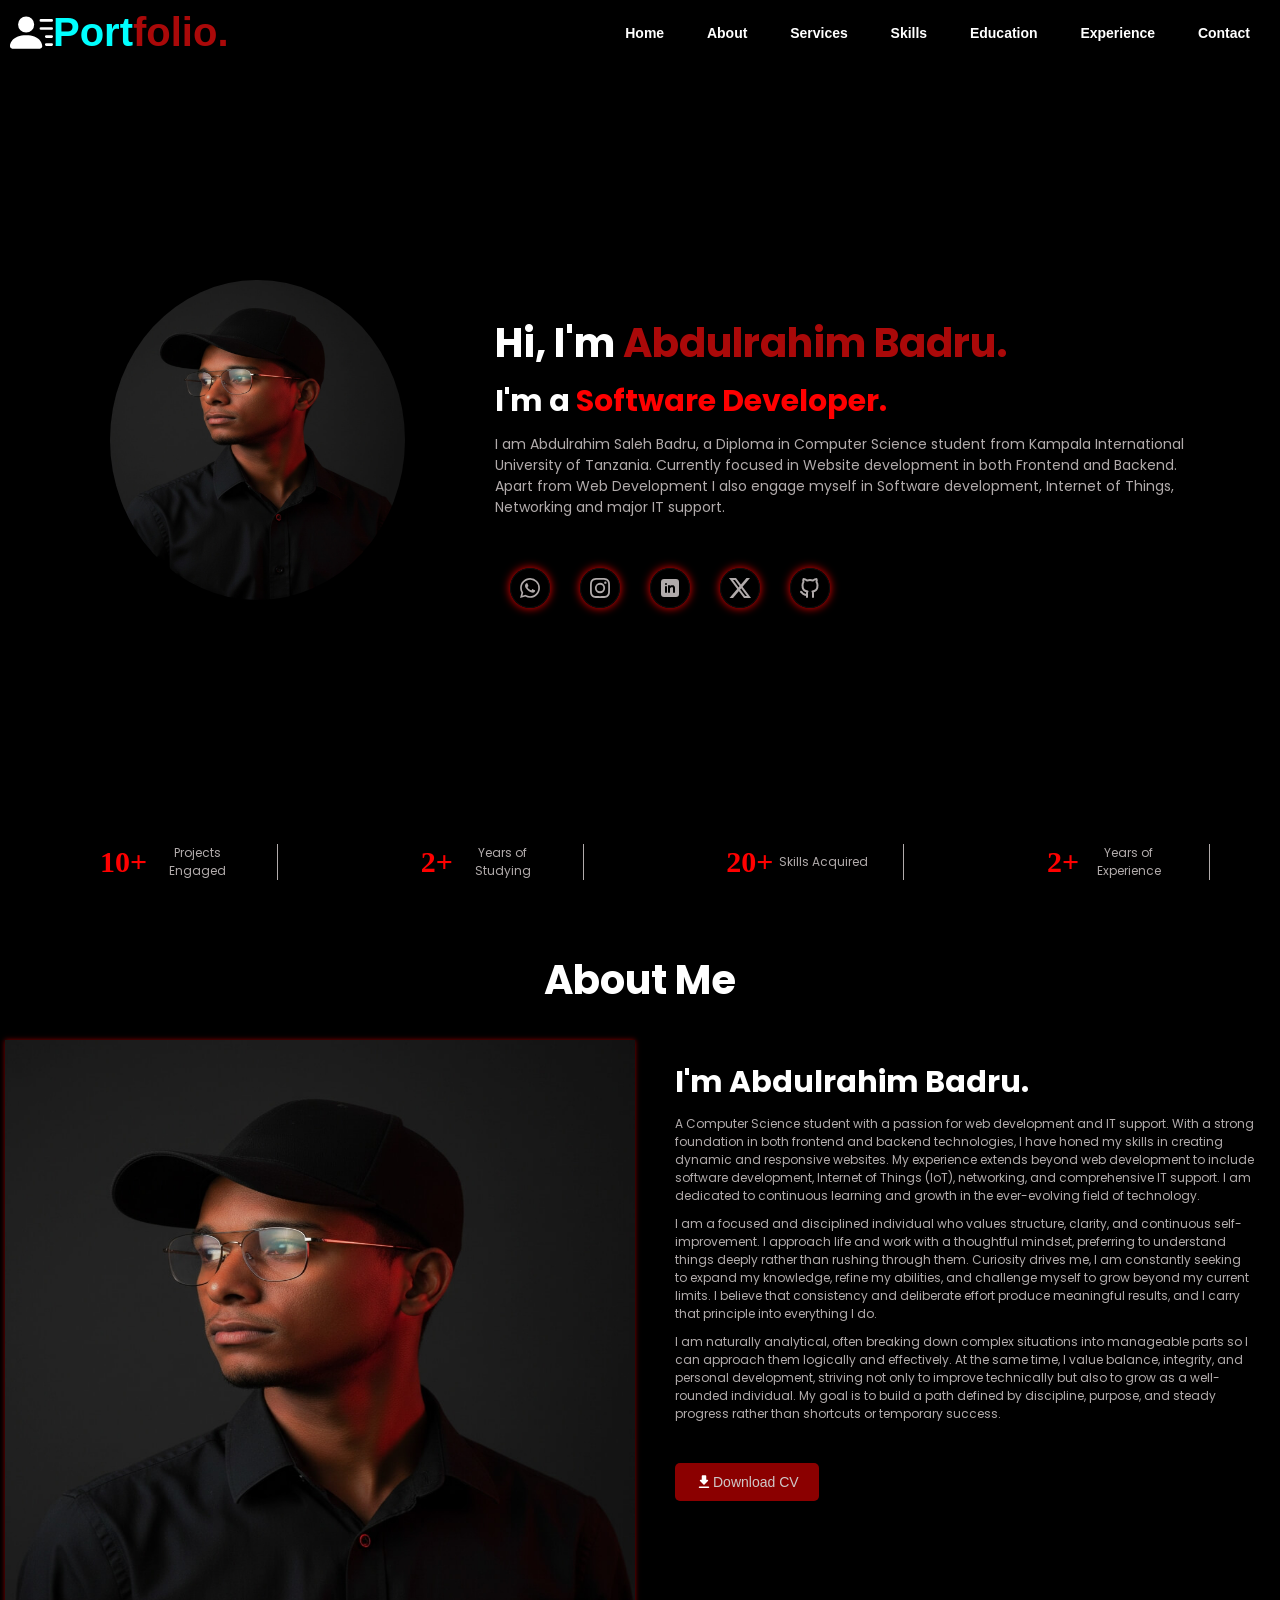
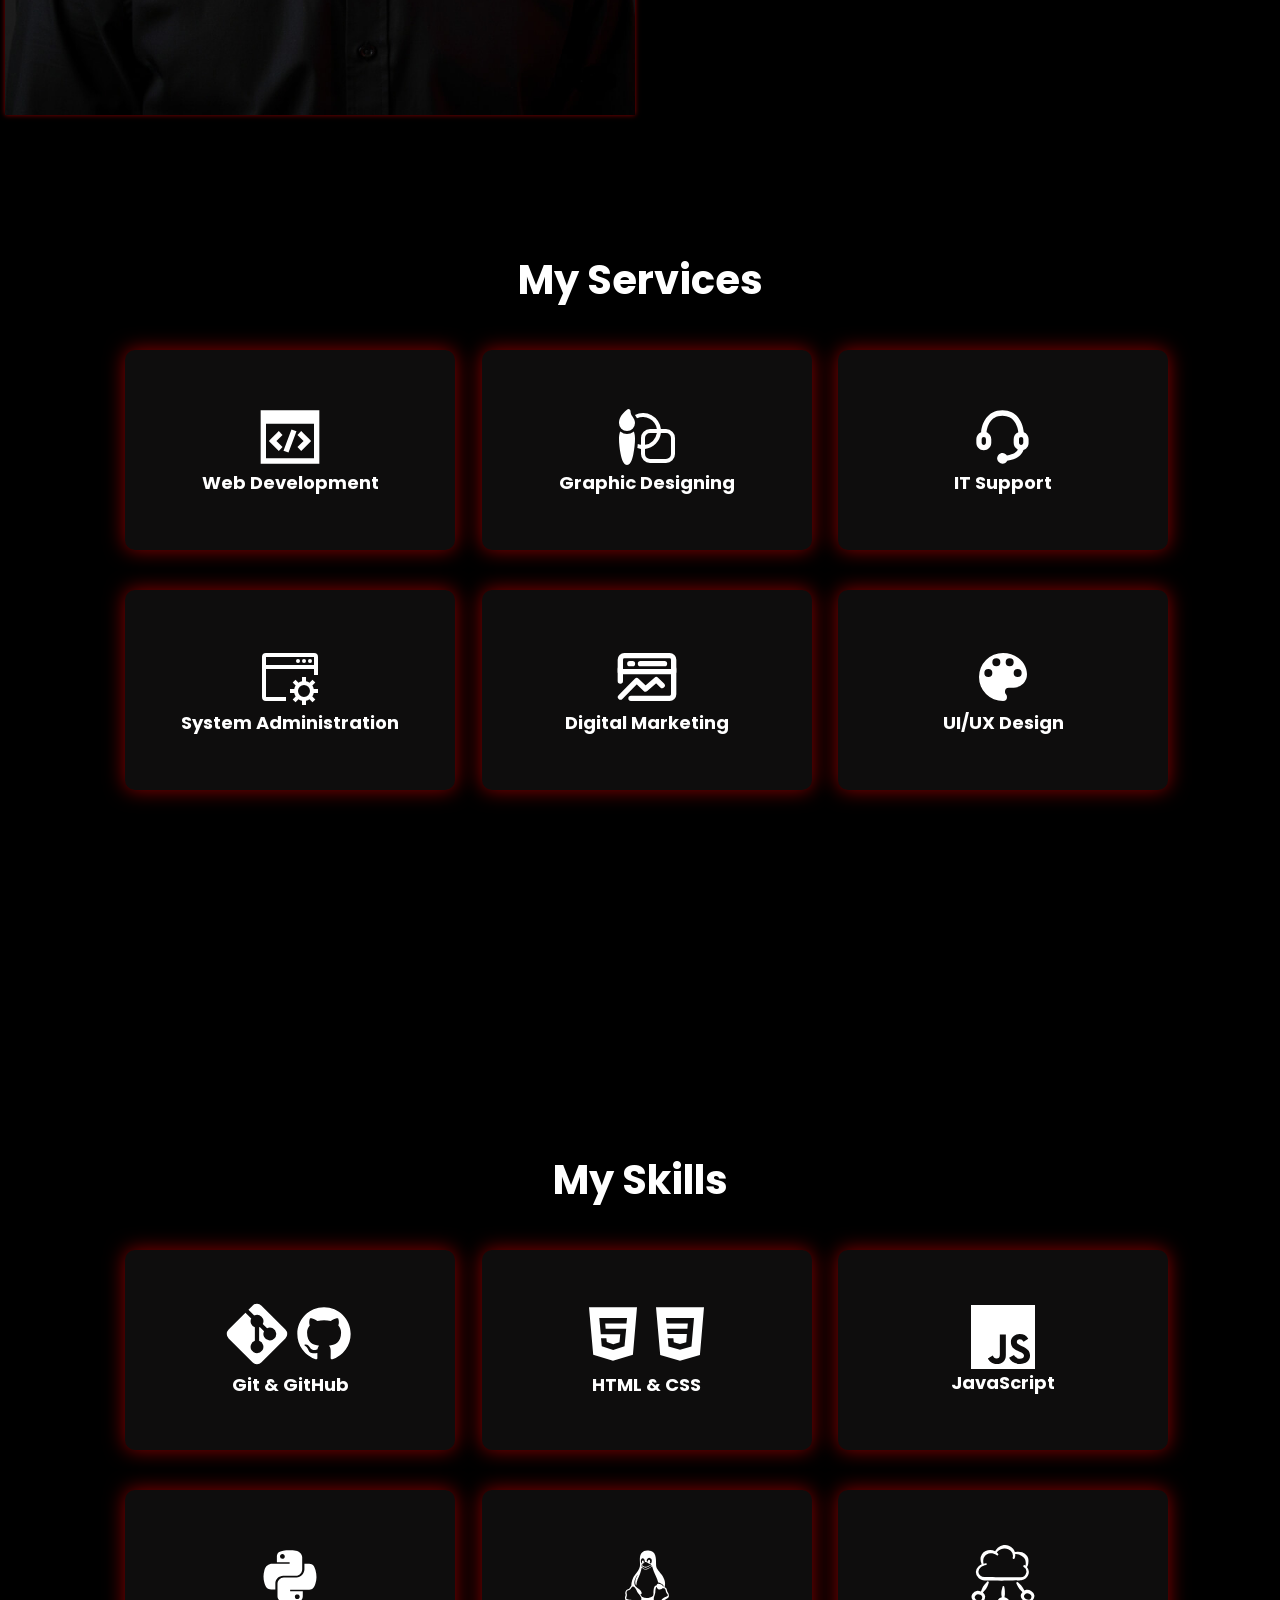
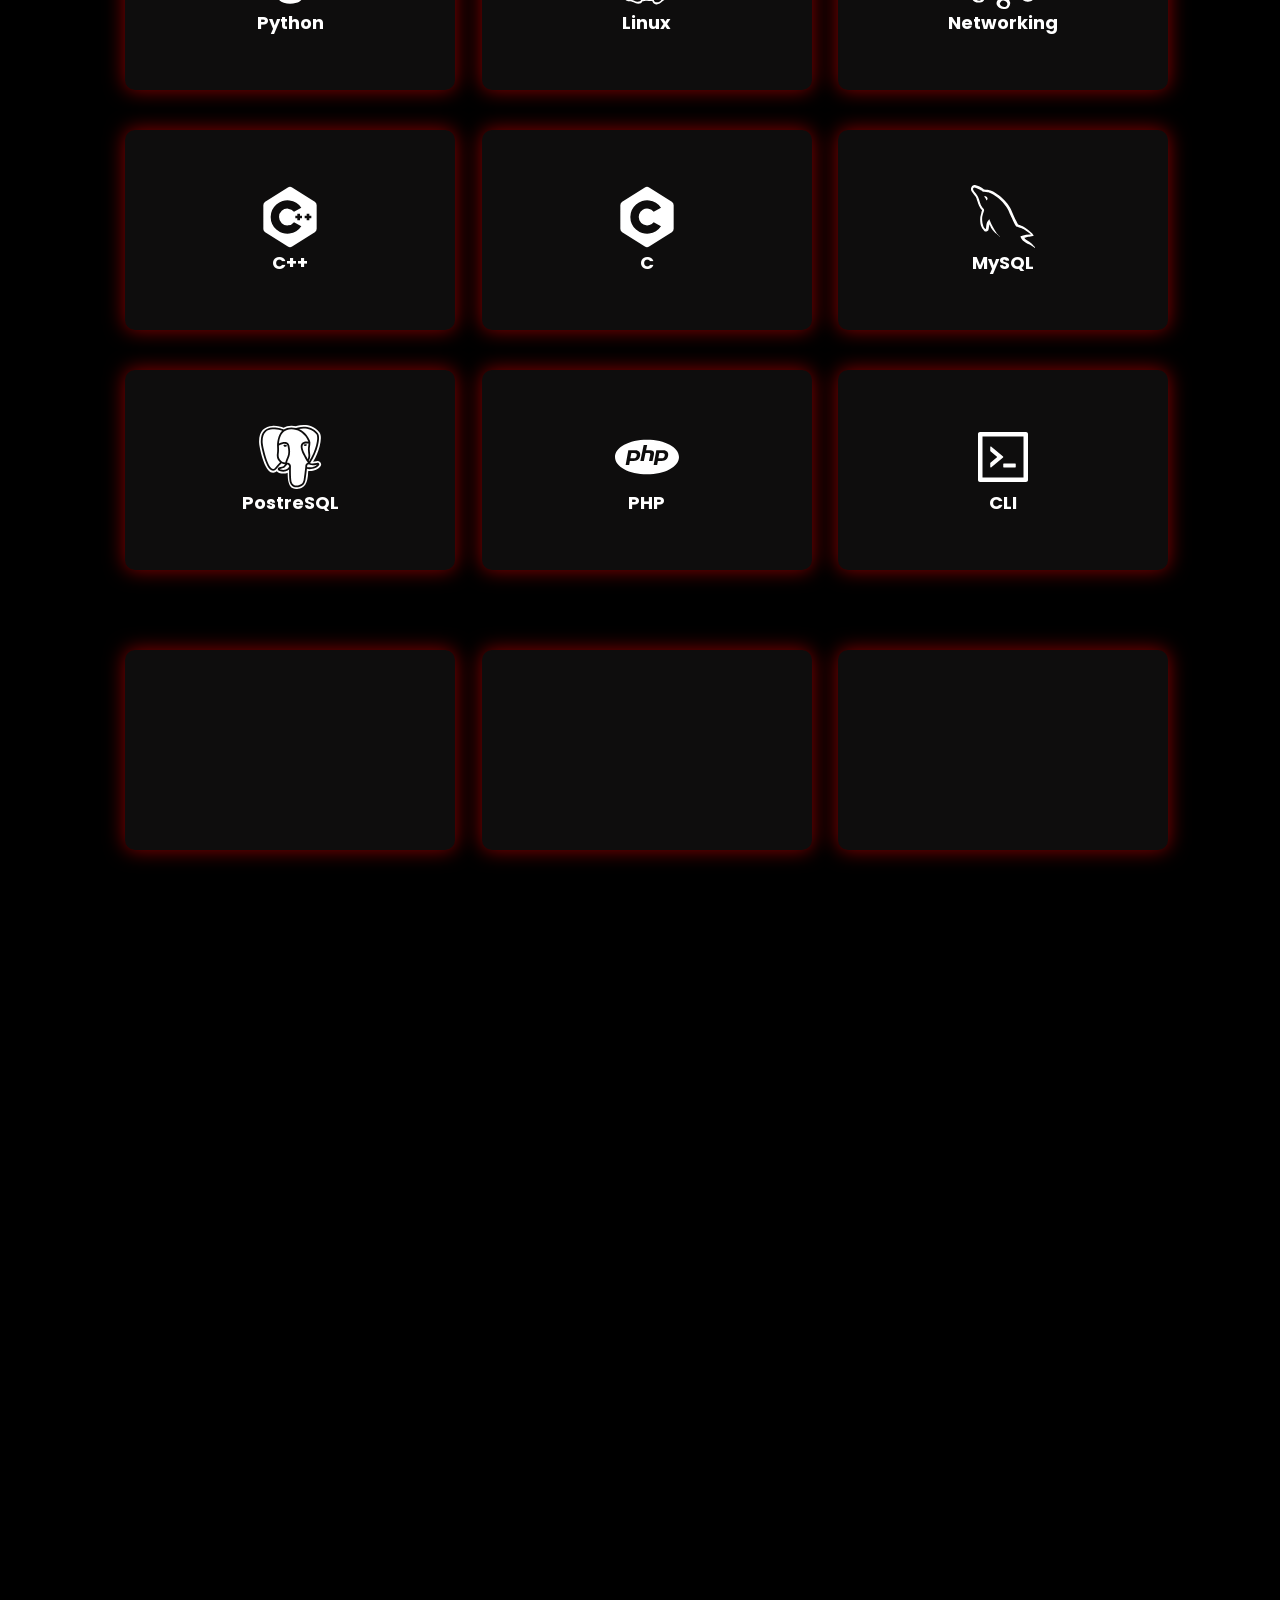
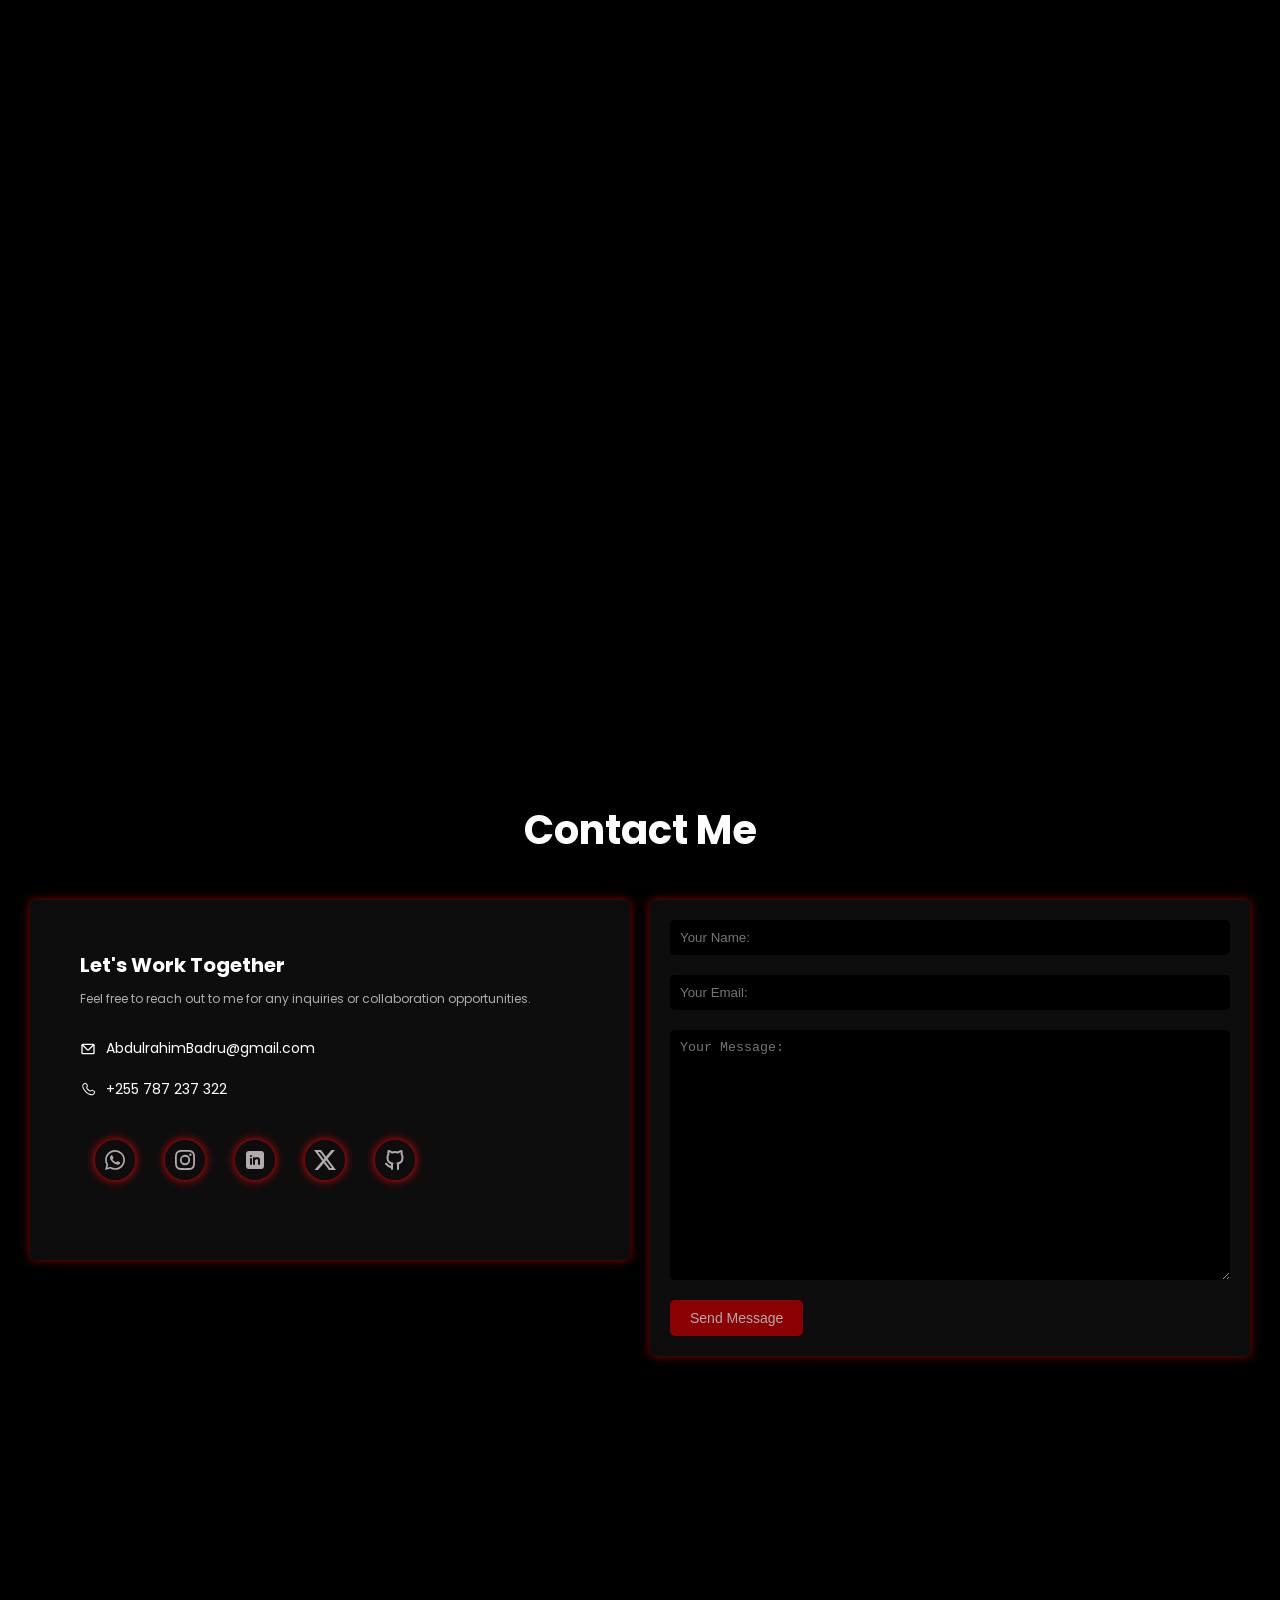
==== commit 7b524d15: "About, Contact sections completed" ====
--- a/index.html
+++ b/index.html
@@ -3,13 +3,17 @@
 <head>
     <meta charset="UTF-8">
     <meta name="viewport" content="width=device-width, initial-scale=1.0">
-    <title>Smarderve.</title>
+    <title>Portfolio.</title>
     <link rel="stylesheet" href="Style2.css">
+    <link rel="icon" href="images/Icon.png" type="image/x-icon">
 </head>
 <body>
-
     <header>
-        <a href="#home-section" class="logo">Portfolio.</a>
+        <a href="#home-section" class="logo">
+            <svg xmlns="http://www.w3.org/2000/svg" width="43" height="43" viewBox="0 0 16 16">
+	            <path fill="#fff" d="M6 8a3 3 0 1 0 0-6a3 3 0 0 0 0 6m-5 6s-1 0-1-1s1-4 6-4s6 3 6 4s-1 1-1 1zM11 3.5a.5.5 0 0 1 .5-.5h4a.5.5 0 0 1 0 1h-4a.5.5 0 0 1-.5-.5m.5 2.5a.5.5 0 0 0 0 1h4a.5.5 0 0 0 0-1zm2 3a.5.5 0 0 0 0 1h2a.5.5 0 0 0 0-1zm0 3a.5.5 0 0 0 0 1h2a.5.5 0 0 0 0-1z" />
+            </svg>Port<span>folio.</span>
+        </a>
         <nav>
             <a href="#home-section">Home</a>
             <a href="#about-section">About</a>
@@ -21,82 +25,156 @@
         </nav>
     </header>
     <section id="home-section">
-        <div class="home-image">
-           <img src="images/Profile.jpg" alt="profile-photo" height="300" width="500">
-        </div>
-        <div class="home-content">
-            <h1>Hi, I'm <span>Abdulrahim Badru.</span></h1>
-            <h3 class="typing-text">I'm a <span> </span></h3>
-            <p>I am Abdulrahim Saleh Badru, a Diploma in Computer Science student from Kampala International University of Tanzania. Currently focused in Website development in both Frontend and Backend. Apart from Web Development I also engage myself in Software development, Internet of Things, Networking and major IT support.</p>
-            <div class="social-icons">
-                <a href="https://wa.me/+255787237322" id="whatsapp">
-                    <svg xmlns="http://www.w3.org/2000/svg" width="24" height="24" viewBox="0 0 24 24">
-                        <path fill="currentColor" d="M19.05 4.91A9.82 9.82 0 0 0 12.04 2c-5.46 0-9.91 4.45-9.91 9.91c0 1.75.46 3.45 1.32 4.95L2.05 22l5.25-1.38c1.45.79 3.08 1.21 4.74 1.21c5.46 0 9.91-4.45 9.91-9.91c0-2.65-1.03-5.14-2.9-7.01m-7.01 15.24c-1.48 0-2.93-.4-4.2-1.15l-.3-.18l-3.12.82l.83-3.04l-.2-.31a8.26 8.26 0 0 1-1.26-4.38c0-4.54 3.7-8.24 8.24-8.24c2.2 0 4.27.86 5.82 2.42a8.18 8.18 0 0 1 2.41 5.83c.02 4.54-3.68 8.23-8.22 8.23m4.52-6.16c-.25-.12-1.47-.72-1.69-.81c-.23-.08-.39-.12-.56.12c-.17.25-.64.81-.78.97c-.14.17-.29.19-.54.06c-.25-.12-1.05-.39-1.99-1.23c-.74-.66-1.23-1.47-1.38-1.72c-.14-.25-.02-.38.11-.51c.11-.11.25-.29.37-.43s.17-.25.25-.41c.08-.17.04-.31-.02-.43s-.56-1.34-.76-1.84c-.2-.48-.41-.42-.56-.43h-.48c-.17 0-.43.06-.66.31c-.22.25-.86.85-.86 2.07s.89 2.4 1.01 2.56c.12.17 1.75 2.67 4.23 3.74c.59.26 1.05.41 1.41.52c.59.19 1.13.16 1.56.1c.48-.07 1.47-.6 1.67-1.18c.21-.58.21-1.07.14-1.18s-.22-.16-.47-.28"/>
-                    </svg>
-                </a>
-                <a href="https://instagram.com/Smarderve" id="instagram">
-                    <svg xmlns="http://www.w3.org/2000/svg" width="24" height="24" viewBox="0 0 24 24">
-                        <path fill="currentColor" d="M17.34 5.46a1.2 1.2 0 1 0 1.2 1.2a1.2 1.2 0 0 0-1.2-1.2m4.6 2.42a7.6 7.6 0 0 0-.46-2.43a4.9 4.9 0 0 0-1.16-1.77a4.7 4.7 0 0 0-1.77-1.15a7.3 7.3 0 0 0-2.43-.47C15.06 2 14.72 2 12 2s-3.06 0-4.12.06a7.3 7.3 0 0 0-2.43.47a4.8 4.8 0 0 0-1.77 1.15a4.7 4.7 0 0 0-1.15 1.77a7.3 7.3 0 0 0-.47 2.43C2 8.94 2 9.28 2 12s0 3.06.06 4.12a7.3 7.3 0 0 0 .47 2.43a4.7 4.7 0 0 0 1.15 1.77a4.8 4.8 0 0 0 1.77 1.15a7.3 7.3 0 0 0 2.43.47C8.94 22 9.28 22 12 22s3.06 0 4.12-.06a7.3 7.3 0 0 0 2.43-.47a4.7 4.7 0 0 0 1.77-1.15a4.85 4.85 0 0 0 1.16-1.77a7.6 7.6 0 0 0 .46-2.43c0-1.06.06-1.4.06-4.12s0-3.06-.06-4.12M20.14 16a5.6 5.6 0 0 1-.34 1.86a3.06 3.06 0 0 1-.75 1.15a3.2 3.2 0 0 1-1.15.75a5.6 5.6 0 0 1-1.86.34c-1 .05-1.37.06-4 .06s-3 0-4-.06a5.7 5.7 0 0 1-1.94-.3a3.3 3.3 0 0 1-1.1-.75a3 3 0 0 1-.74-1.15a5.5 5.5 0 0 1-.4-1.9c0-1-.06-1.37-.06-4s0-3 .06-4a5.5 5.5 0 0 1 .35-1.9A3 3 0 0 1 5 5a3.1 3.1 0 0 1 1.1-.8A5.7 5.7 0 0 1 8 3.86c1 0 1.37-.06 4-.06s3 0 4 .06a5.6 5.6 0 0 1 1.86.34a3.06 3.06 0 0 1 1.19.8a3.1 3.1 0 0 1 .75 1.1a5.6 5.6 0 0 1 .34 1.9c.05 1 .06 1.37.06 4s-.01 3-.06 4M12 6.87A5.13 5.13 0 1 0 17.14 12A5.12 5.12 0 0 0 12 6.87m0 8.46A3.33 3.33 0 1 1 15.33 12A3.33 3.33 0 0 1 12 15.33"/>
-                    </svg>
-                </a>
-                <a href="https://linkedin.com/in/Abdulrahim ." id="linkedin">
-                    <svg xmlns="http://www.w3.org/2000/svg" width="24" height="24" viewBox="0 0 24 24">
-                        <g fill="none" fill-rule="evenodd">
-                            <path d="m12.593 23.258l-.011.002l-.071.035l-.02.004l-.014-.004l-.071-.035q-.016-.005-.024.005l-.004.01l-.017.428l.005.02l.01.013l.104.074l.015.004l.012-.004l.104-.074l.012-.016l.004-.017l-.017-.427q-.004-.016-.017-.018m.265-.113l-.013.002l-.185.093l-.01.01l-.003.011l.018.43l.005.012l.008.007l.201.093q.019.005.029-.008l.004-.014l-.034-.614q-.005-.018-.02-.022m-.715.002a.02.02 0 0 0-.027.006l-.006.014l-.034.614q.001.018.017.024l.015-.002l.201-.093l.01-.008l.004-.011l.017-.43l-.003-.012l-.01-.01z"/>
-                            <path fill="currentColor" d="M18 3a3 3 0 0 1 3 3v12a3 3 0 0 1-3 3H6a3 3 0 0 1-3-3V6a3 3 0 0 1 3-3zM8 10a1 1 0 0 0-1 1v5a1 1 0 1 0 2 0v-5a1 1 0 0 0-1-1m3-1a1 1 0 0 0-1 1v6a1 1 0 1 0 2 0v-3.66c.305-.344.82-.748 1.393-.993c.333-.142.834-.2 1.182-.09a.55.55 0 0 1 .293.188c.052.07.132.226.132.555v4a1 1 0 0 0 2 0v-4c0-.67-.17-1.266-.524-1.744a2.54 2.54 0 0 0-1.301-.907c-.902-.283-1.901-.126-2.568.16a6 6 0 0 0-.623.312A1 1 0 0 0 11 9M8 7a1 1 0 1 0 0 2a1 1 0 0 0 0-2"/>
-                        </g>
-                    </svg> 
-                </a>
-                <a href="https://x.com/Smarderve" id="twitter">
-                    <svg xmlns="http://www.w3.org/2000/svg" width="24" height="24" viewBox="0 0 24 24">
-                        <g fill="currentColor">
-                            <path d="M1 2h2.5L3.5 2h-2.5zM5.5 2h2.5L7.2 2h-2.5z">
-                                <animate fill="freeze" attributeName="d" dur="0.34s" values="M1 2h2.5L3.5 2h-2.5zM5.5 2h2.5L7.2 2h-2.5z;M1 2h2.5L18.5 22h-2.5zM5.5 2h2.5L23 22h-2.5z"/>
-                            </path>
-                            <path d="M3 2h5v0h-5zM16 22h5v0h-5z">
-                                <animate fill="freeze" attributeName="d" begin="0.34s" dur="0.34s" values="M3 2h5v0h-5zM16 22h5v0h-5z;M3 2h5v2h-5zM16 22h5v-2h-5z"/>
-                            </path>
-                            <path d="M18.5 2h3.5L22 2h-3.5z">
-                                <animate fill="freeze" attributeName="d" begin="0.425s" dur="0.34s" values="M18.5 2h3.5L22 2h-3.5z;M18.5 2h3.5L5 22h-3.5z"/>
-                            </path>
-                        </g>
-                    </svg>
-                </a>
-                <a href="https://github.com/Smarderve" class="github">
-                    <svg xmlns="http://www.w3.org/2000/svg" width="24" height="24" viewBox="0 0 24 24">
-                        <mask id="SVGtXXaGeHA" width="24" height="24" x="0" y="0">
-                            <g fill="#fff">
-                                <ellipse cx="9.5" cy="9" rx="1.5" ry="1"/>
-                                <ellipse cx="14.5" cy="9" rx="1.5" ry="1"/>
-                            </g>
-                        </mask>
-                        <g fill="none" stroke="currentColor" stroke-linecap="round" stroke-linejoin="round" stroke-width="2">
-                            <path stroke-dasharray="32" stroke-dashoffset="32" d="M12 4c1.67 0 2.61 0.4 3 0.5c0.53 -0.43 1.94 -1.5 3.5 -1.5c0.34 1 0.29 2.22 0 3c0.75 1 1 2 1 3.5c0 2.19 -0.48 3.58 -1.5 4.5c-1.02 0.92 -2.11 1.37 -3.5 1.5c0.65 0.54 0.5 1.87 0.5 2.5c0 0.73 0 3 0 3M12 4c-1.67 0 -2.61 0.4 -3 0.5c-0.53 -0.43 -1.94 -1.5 -3.5 -1.5c-0.34 1 -0.29 2.22 0 3c-0.75 1 -1 2 -1 3.5c0 2.19 0.48 3.58 1.5 4.5c1.02 0.92 2.11 1.37 3.5 1.5c-0.65 0.54 -0.5 1.87 -0.5 2.5c0 0.73 0 3 0 3">
-                                <animate fill="freeze" attributeName="stroke-dashoffset" dur="0.595s" values="32;0"/>
-                            </path>
-                            <path stroke-dasharray="10" stroke-dashoffset="10" d="M9 19c-1.406 0-2.844-.563-3.688-1.188C4.47 17.188 4.22 16.157 3 15.5">
-                                <animate attributeName="d" dur="2.55s" repeatCount="indefinite" values="M9 19c-1.406 0-2.844-.563-3.688-1.188C4.47 17.188 4.22 16.157 3 15.5;M9 19c-1.406 0-3-.5-4-.5-.532 0-1 0-2-.5;M9 19c-1.406 0-2.844-.563-3.688-1.188C4.47 17.188 4.22 16.157 3 15.5"/>
-                                <animate fill="freeze" attributeName="stroke-dashoffset" begin="0.68s" dur="0.17s" values="10;0"/>
-                            </path>
-                        </g>
-                        <rect width="8" height="4" x="8" y="11" fill="currentColor" mask="url(#SVGtXXaGeHA)">
-                            <animate attributeName="y" dur="8.5s" keyTimes="0;0.45;0.46;0.54;0.55;1" repeatCount="indefinite" values="11;11;7;7;11;11"/>
-                        </rect>
-                    </svg>
-                </a>
+        <div class="home-main">
+            <div class="home-image">
+            <img src="images/Profile.jpg" alt="profile-photo" height="300" width="500">
+            </div>
+            <div class="home-content">
+                <h1>Hi, I'm <span>Abdulrahim Badru.</span></h1>
+                <h3 class="typing-text">I'm a <span> </span></h3>
+                <p>I am Abdulrahim Saleh Badru, a Diploma in Computer Science student from Kampala International University of Tanzania. Currently focused in Website development in both Frontend and Backend. Apart from Web Development I also engage myself in Software development, Internet of Things, Networking and major IT support.</p>
+                <div class="social-icons">
+                    <a href="https://wa.me/+255787237322" id="whatsapp">
+                        <svg xmlns="http://www.w3.org/2000/svg" width="24" height="24" viewBox="0 0 24 24">
+                            <path fill="currentColor" d="M19.05 4.91A9.82 9.82 0 0 0 12.04 2c-5.46 0-9.91 4.45-9.91 9.91c0 1.75.46 3.45 1.32 4.95L2.05 22l5.25-1.38c1.45.79 3.08 1.21 4.74 1.21c5.46 0 9.91-4.45 9.91-9.91c0-2.65-1.03-5.14-2.9-7.01m-7.01 15.24c-1.48 0-2.93-.4-4.2-1.15l-.3-.18l-3.12.82l.83-3.04l-.2-.31a8.26 8.26 0 0 1-1.26-4.38c0-4.54 3.7-8.24 8.24-8.24c2.2 0 4.27.86 5.82 2.42a8.18 8.18 0 0 1 2.41 5.83c.02 4.54-3.68 8.23-8.22 8.23m4.52-6.16c-.25-.12-1.47-.72-1.69-.81c-.23-.08-.39-.12-.56.12c-.17.25-.64.81-.78.97c-.14.17-.29.19-.54.06c-.25-.12-1.05-.39-1.99-1.23c-.74-.66-1.23-1.47-1.38-1.72c-.14-.25-.02-.38.11-.51c.11-.11.25-.29.37-.43s.17-.25.25-.41c.08-.17.04-.31-.02-.43s-.56-1.34-.76-1.84c-.2-.48-.41-.42-.56-.43h-.48c-.17 0-.43.06-.66.31c-.22.25-.86.85-.86 2.07s.89 2.4 1.01 2.56c.12.17 1.75 2.67 4.23 3.74c.59.26 1.05.41 1.41.52c.59.19 1.13.16 1.56.1c.48-.07 1.47-.6 1.67-1.18c.21-.58.21-1.07.14-1.18s-.22-.16-.47-.28"/>
+                        </svg>
+                    </a>
+                    <a href="https://instagram.com/Smarderve" id="instagram">
+                        <svg xmlns="http://www.w3.org/2000/svg" width="24" height="24" viewBox="0 0 24 24">
+                            <path fill="currentColor" d="M17.34 5.46a1.2 1.2 0 1 0 1.2 1.2a1.2 1.2 0 0 0-1.2-1.2m4.6 2.42a7.6 7.6 0 0 0-.46-2.43a4.9 4.9 0 0 0-1.16-1.77a4.7 4.7 0 0 0-1.77-1.15a7.3 7.3 0 0 0-2.43-.47C15.06 2 14.72 2 12 2s-3.06 0-4.12.06a7.3 7.3 0 0 0-2.43.47a4.8 4.8 0 0 0-1.77 1.15a4.7 4.7 0 0 0-1.15 1.77a7.3 7.3 0 0 0-.47 2.43C2 8.94 2 9.28 2 12s0 3.06.06 4.12a7.3 7.3 0 0 0 .47 2.43a4.7 4.7 0 0 0 1.15 1.77a4.8 4.8 0 0 0 1.77 1.15a7.3 7.3 0 0 0 2.43.47C8.94 22 9.28 22 12 22s3.06 0 4.12-.06a7.3 7.3 0 0 0 2.43-.47a4.7 4.7 0 0 0 1.77-1.15a4.85 4.85 0 0 0 1.16-1.77a7.6 7.6 0 0 0 .46-2.43c0-1.06.06-1.4.06-4.12s0-3.06-.06-4.12M20.14 16a5.6 5.6 0 0 1-.34 1.86a3.06 3.06 0 0 1-.75 1.15a3.2 3.2 0 0 1-1.15.75a5.6 5.6 0 0 1-1.86.34c-1 .05-1.37.06-4 .06s-3 0-4-.06a5.7 5.7 0 0 1-1.94-.3a3.3 3.3 0 0 1-1.1-.75a3 3 0 0 1-.74-1.15a5.5 5.5 0 0 1-.4-1.9c0-1-.06-1.37-.06-4s0-3 .06-4a5.5 5.5 0 0 1 .35-1.9A3 3 0 0 1 5 5a3.1 3.1 0 0 1 1.1-.8A5.7 5.7 0 0 1 8 3.86c1 0 1.37-.06 4-.06s3 0 4 .06a5.6 5.6 0 0 1 1.86.34a3.06 3.06 0 0 1 1.19.8a3.1 3.1 0 0 1 .75 1.1a5.6 5.6 0 0 1 .34 1.9c.05 1 .06 1.37.06 4s-.01 3-.06 4M12 6.87A5.13 5.13 0 1 0 17.14 12A5.12 5.12 0 0 0 12 6.87m0 8.46A3.33 3.33 0 1 1 15.33 12A3.33 3.33 0 0 1 12 15.33"/>
+                        </svg>
+                    </a>
+                    <a href="https://linkedin.com/in/Abdulrahim ." id="linkedin">
+                        <svg xmlns="http://www.w3.org/2000/svg" width="24" height="24" viewBox="0 0 24 24">
+                            <g fill="none" fill-rule="evenodd">
+                                <path d="m12.593 23.258l-.011.002l-.071.035l-.02.004l-.014-.004l-.071-.035q-.016-.005-.024.005l-.004.01l-.017.428l.005.02l.01.013l.104.074l.015.004l.012-.004l.104-.074l.012-.016l.004-.017l-.017-.427q-.004-.016-.017-.018m.265-.113l-.013.002l-.185.093l-.01.01l-.003.011l.018.43l.005.012l.008.007l.201.093q.019.005.029-.008l.004-.014l-.034-.614q-.005-.018-.02-.022m-.715.002a.02.02 0 0 0-.027.006l-.006.014l-.034.614q.001.018.017.024l.015-.002l.201-.093l.01-.008l.004-.011l.017-.43l-.003-.012l-.01-.01z"/>
+                                <path fill="currentColor" d="M18 3a3 3 0 0 1 3 3v12a3 3 0 0 1-3 3H6a3 3 0 0 1-3-3V6a3 3 0 0 1 3-3zM8 10a1 1 0 0 0-1 1v5a1 1 0 1 0 2 0v-5a1 1 0 0 0-1-1m3-1a1 1 0 0 0-1 1v6a1 1 0 1 0 2 0v-3.66c.305-.344.82-.748 1.393-.993c.333-.142.834-.2 1.182-.09a.55.55 0 0 1 .293.188c.052.07.132.226.132.555v4a1 1 0 0 0 2 0v-4c0-.67-.17-1.266-.524-1.744a2.54 2.54 0 0 0-1.301-.907c-.902-.283-1.901-.126-2.568.16a6 6 0 0 0-.623.312A1 1 0 0 0 11 9M8 7a1 1 0 1 0 0 2a1 1 0 0 0 0-2"/>
+                            </g>
+                        </svg> 
+                    </a>
+                    <a href="https://x.com/Smarderve" id="twitter">
+                        <svg xmlns="http://www.w3.org/2000/svg" width="24" height="24" viewBox="0 0 24 24">
+                            <g fill="currentColor">
+                                <path d="M1 2h2.5L3.5 2h-2.5zM5.5 2h2.5L7.2 2h-2.5z">
+                                    <animate fill="freeze" attributeName="d" dur="0.34s" values="M1 2h2.5L3.5 2h-2.5zM5.5 2h2.5L7.2 2h-2.5z;M1 2h2.5L18.5 22h-2.5zM5.5 2h2.5L23 22h-2.5z"/>
+                                </path>
+                                <path d="M3 2h5v0h-5zM16 22h5v0h-5z">
+                                    <animate fill="freeze" attributeName="d" begin="0.34s" dur="0.34s" values="M3 2h5v0h-5zM16 22h5v0h-5z;M3 2h5v2h-5zM16 22h5v-2h-5z"/>
+                                </path>
+                                <path d="M18.5 2h3.5L22 2h-3.5z">
+                                    <animate fill="freeze" attributeName="d" begin="0.425s" dur="0.34s" values="M18.5 2h3.5L22 2h-3.5z;M18.5 2h3.5L5 22h-3.5z"/>
+                                </path>
+                            </g>
+                        </svg>
+                    </a>
+                    <a href="https://github.com/Smarderve" class="github">
+                        <svg xmlns="http://www.w3.org/2000/svg" width="24" height="24" viewBox="0 0 24 24">
+                            <mask id="SVGtXXaGeHA" width="24" height="24" x="0" y="0">
+                                <g fill="#fff">
+                                    <ellipse cx="9.5" cy="9" rx="1.5" ry="1"/>
+                                    <ellipse cx="14.5" cy="9" rx="1.5" ry="1"/>
+                                </g>
+                            </mask>
+                            <g fill="none" stroke="currentColor" stroke-linecap="round" stroke-linejoin="round" stroke-width="2">
+                                <path stroke-dasharray="32" stroke-dashoffset="32" d="M12 4c1.67 0 2.61 0.4 3 0.5c0.53 -0.43 1.94 -1.5 3.5 -1.5c0.34 1 0.29 2.22 0 3c0.75 1 1 2 1 3.5c0 2.19 -0.48 3.58 -1.5 4.5c-1.02 0.92 -2.11 1.37 -3.5 1.5c0.65 0.54 0.5 1.87 0.5 2.5c0 0.73 0 3 0 3M12 4c-1.67 0 -2.61 0.4 -3 0.5c-0.53 -0.43 -1.94 -1.5 -3.5 -1.5c-0.34 1 -0.29 2.22 0 3c-0.75 1 -1 2 -1 3.5c0 2.19 0.48 3.58 1.5 4.5c1.02 0.92 2.11 1.37 3.5 1.5c-0.65 0.54 -0.5 1.87 -0.5 2.5c0 0.73 0 3 0 3">
+                                    <animate fill="freeze" attributeName="stroke-dashoffset" dur="0.595s" values="32;0"/>
+                                </path>
+                                <path stroke-dasharray="10" stroke-dashoffset="10" d="M9 19c-1.406 0-2.844-.563-3.688-1.188C4.47 17.188 4.22 16.157 3 15.5">
+                                    <animate attributeName="d" dur="2.55s" repeatCount="indefinite" values="M9 19c-1.406 0-2.844-.563-3.688-1.188C4.47 17.188 4.22 16.157 3 15.5;M9 19c-1.406 0-3-.5-4-.5-.532 0-1 0-2-.5;M9 19c-1.406 0-2.844-.563-3.688-1.188C4.47 17.188 4.22 16.157 3 15.5"/>
+                                    <animate fill="freeze" attributeName="stroke-dashoffset" begin="0.68s" dur="0.17s" values="10;0"/>
+                                </path>
+                            </g>
+                            <rect width="8" height="4" x="8" y="11" fill="currentColor" mask="url(#SVGtXXaGeHA)">
+                                <animate attributeName="y" dur="8.5s" keyTimes="0;0.45;0.46;0.54;0.55;1" repeatCount="indefinite" values="11;11;7;7;11;11"/>
+                            </rect>
+                        </svg>
+                    </a>
+                </div>
+            </div>
+        </div>
+        <div class="home-buttom">
+            <div class="tab">
+                <h2>10+</h2>
+                <p>Projects Engaged</p>
+            </div>
+            <div class="tab">
+                <h2>2+</h2>
+                <p>Years of Studying</p>
+            </div>
+            <div class="tab">
+                <h2>20+</h2>
+                <p>Skills Acquired</p>
+            </div>
+            <div class="tab">
+                <h2>2+</h2>
+                <p>Years of Experience</p>
             </div>
         </div>
     </section>
     <section id="about-section">
-        <div>
-        </div>
-    </section>
-    <section id="education-section">
+        <h1>About Me</h1>
+        <div class="containers">
+            <div class="image">
+                <img src="images/Profile.jpg" alt="Profile">
+            </div>
+            <div class="container">
+                <h2>I'm Abdulrahim Badru.</h2>
+                <p>A Computer Science student with a passion for web development and IT support. With a strong foundation in both frontend and backend technologies, I have honed my skills in creating dynamic and responsive websites. My experience extends beyond web development to include software development, Internet of Things (IoT), networking, and comprehensive IT support. I am dedicated to continuous learning and growth in the ever-evolving field of technology.</p>
+                <p>I am a focused and disciplined individual who values structure, clarity, and continuous self-improvement. I approach life and work with a thoughtful mindset, preferring to understand things deeply rather than rushing through them. Curiosity drives me, I am constantly seeking to expand my knowledge, refine my abilities, and challenge myself to grow beyond my current limits. I believe that consistency and deliberate effort produce meaningful results, and I carry that principle into everything I do. </p>
+                <p>I am naturally analytical, often breaking down complex situations into manageable parts so I can approach them logically and effectively. At the same time, I value balance, integrity, and personal development, striving not only to improve technically but also to grow as a well-rounded individual. My goal is to build a path defined by discipline, purpose, and steady progress rather than shortcuts or temporary success.</p>
+                <button type="button">
+                    <svg xmlns="http://www.w3.org/2000/svg" width="18" height="18" viewBox="0 0 24 24">
+	                <path fill="#fff" d="M16.59 9H15V4c0-.55-.45-1-1-1h-4c-.55 0-1 .45-1 1v5H7.41c-.89 0-1.34 1.08-.71 1.71l4.59 4.59c.39.39 1.02.39 1.41 0l4.59-4.59c.63-.63.19-1.71-.7-1.71M5 19c0 .55.45 1 1 1h12c.55 0 1-.45 1-1s-.45-1-1-1H6c-.55 0-1 .45-1 1" />
+                </svg>Download CV</button>
+            </div>
+        </div>
+    </section>
+    <section id="services-section">
+        <h1>My Services</h1>
         <div class="cards">
             <div class="card">
-            </div>
-            <div class="card"></div>
-            <div class="card"></div>
+                <svg xmlns="http://www.w3.org/2000/svg" width="64" height="64" viewBox="0 0 24 24">
+	                <path fill="#fff" fill-rule="evenodd" d="M1 2h22v20H1zm2 5v13h18V7zm14.086 6.5l-2.293-2.293l1.414-1.414l3 3l.707.707l-.707.707l-3 3l-1.414-1.414zM7.793 9.793l-3 3l-.707.707l.707.707l3 3l1.414-1.414L6.914 13.5l2.293-2.293zm1.77 7.356l3-8l1.873.702l-3 8z" clip-rule="evenodd" />
+                </svg>
+                <h3>Web Development</h3>
+            </div>
+            <div class="card">
+                <svg xmlns="http://www.w3.org/2000/svg" width="64" height="64" viewBox="0 0 32 32">
+	                <path fill="#fff" d="M7.75 2.977a1 1 0 0 0-1.638-.747C4.393 3.657 3.35 4.837 2.744 5.94C2.12 7.077 2.001 8.064 2.001 9a4 4 0 0 0 8 0c0-1.28-.626-2.23-1.116-2.974l-.144-.22c-.52-.806-.962-1.59-.99-2.829m-5.749 14.03c0-1.116.088-2.528.584-3.696A5.48 5.48 0 0 0 6.001 14.5c1.292 0 2.48-.446 3.418-1.191c.495 1.17.582 2.582.582 3.697c0 1.844-.288 4.908-.815 7.523c-.263 1.303-.595 2.55-1.006 3.494c-.203.468-.45.919-.76 1.269c-.304.344-.777.708-1.416.708c-.64 0-1.113-.364-1.417-.708c-.309-.35-.556-.8-.76-1.269c-.411-.943-.745-2.19-1.008-3.494c-.528-2.614-.818-5.679-.818-7.523M10.986 6.68A7 7 0 0 1 20.929 12H17.5a4.5 4.5 0 0 0-4.5 4.5v3.43a7 7 0 0 1-1.613-.434a49 49 0 0 1-.209 2.053a9 9 0 0 0 1.822.396V24.5a4.5 4.5 0 0 0 4.5 4.5h8a4.5 4.5 0 0 0 4.5-4.5v-8a4.5 4.5 0 0 0-4.5-4.5h-2.555A9 9 0 0 0 9.973 4.95l.027.042l.136.205c.236.353.57.855.85 1.483M25.5 14a2.5 2.5 0 0 1 2.5 2.5v8a2.5 2.5 0 0 1-2.5 2.5h-8a2.5 2.5 0 0 1-2.5-2.5v-2.555A9.004 9.004 0 0 0 22.945 14zM15 19.93V16.5a2.5 2.5 0 0 1 2.5-2.5h3.43A7 7 0 0 1 15 19.93" />
+                </svg>
+                <h3>Graphic Designing</h3>
+            </div>
+            <div class="card">
+                <svg xmlns="http://www.w3.org/2000/svg" width="64" height="64" viewBox="0 0 512 512">
+	                <path fill="#fff" fill-rule="evenodd" d="M422.401 217.174c-6.613-67.84-46.72-174.507-170.666-174.507c-123.947 0-164.054 106.667-170.667 174.507c-23.2 8.805-38.503 31.079-38.4 55.893v29.867c0 32.99 26.744 59.733 59.733 59.733c32.99 0 59.734-26.744 59.734-59.733v-29.867c-.108-24.279-14.848-46.095-37.334-55.253c4.267-39.254 25.174-132.48 126.934-132.48s122.453 93.226 126.72 132.48c-22.44 9.178-37.106 31.009-37.12 55.253v29.867a59.95 59.95 0 0 0 33.92 53.76c-8.96 16.853-31.787 39.68-87.894 46.506c-11.215-17.03-32.914-23.744-51.788-16.023c-18.873 7.72-29.646 27.717-25.71 47.725s21.48 34.432 41.872 34.432a42.67 42.67 0 0 0 37.973-23.68c91.52-10.454 120.747-57.6 129.92-85.334c24.817-8.039 41.508-31.301 41.173-57.386v-29.867c.103-24.814-15.2-47.088-38.4-55.893m-302.933 85.76c0 9.425-7.641 17.066-17.067 17.066s-17.066-7.64-17.066-17.066v-29.867a17.067 17.067 0 1 1 34.133 0zm264.533-29.867c0-9.426 7.641-17.067 17.067-17.067s17.067 7.641 17.067 17.067v29.867c0 9.425-7.641 17.066-17.067 17.066s-17.067-7.64-17.067-17.066z" />
+                </svg>
+                <h3>IT Support</h3>
+            </div>
+            <div class="card">
+                <svg xmlns="http://www.w3.org/2000/svg" width="64" height="64" viewBox="0 0 32 32">
+	                <path fill="#fff" d="M30 24v-2h-2.101a5 5 0 0 0-.732-1.753l1.49-1.49l-1.414-1.414l-1.49 1.49A5 5 0 0 0 24 18.101V16h-2v2.101a5 5 0 0 0-1.753.732l-1.49-1.49l-1.414 1.414l1.49 1.49A5 5 0 0 0 18.101 22H16v2h2.101a5 5 0 0 0 .732 1.753l-1.49 1.49l1.414 1.414l1.49-1.49a5 5 0 0 0 1.753.732V30h2v-2.101a5 5 0 0 0 1.753-.732l1.49 1.49l1.414-1.414l-1.49-1.49A5 5 0 0 0 27.899 24Zm-7 2a3 3 0 1 1 3-3a3.003 3.003 0 0 1-3 3" />
+	                <path fill="#fff" d="M28 4H4a2 2 0 0 0-2 2v20a2 2 0 0 0 2 2h10v-2H4V12h24v3h2V6a2 2 0 0 0-2-2m0 6H4V6h24Z" />
+	                <circle cx="20" cy="8" r="1" fill="#fff" />
+	                <circle cx="23" cy="8" r="1" fill="#fff" />
+	                <circle cx="26" cy="8" r="1" fill="#fff" />
+                </svg>
+                <h3>System Administration</h3>
+            </div>
+            <div class="card">
+                <svg xmlns="http://www.w3.org/2000/svg" width="64" height="64" viewBox="0 0 48 48">
+	                <g fill="none" stroke="#fff" stroke-linecap="round" stroke-linejoin="round" stroke-width="4">
+		                <path d="M44 11a3 3 0 0 0-3-3H7a3 3 0 0 0-3 3v9h40zM4.112 39.03l12.176-12.3l6.58 6.3L30.91 26l4.48 4.368" />
+		                <path d="M44 18v19a3 3 0 0 1-3 3H12m7.112-26h18M11.11 14h2M4 18v9" />
+	                </g>
+                </svg>
+                <h3>Digital Marketing</h3>
+            </div>
+            <div class="card">
+                <svg xmlns="http://www.w3.org/2000/svg" width="64" height="64" viewBox="0 0 24 24">
+	                <path fill="#fff" d="M17.5 12a1.5 1.5 0 0 1-1.5-1.5A1.5 1.5 0 0 1 17.5 9a1.5 1.5 0 0 1 1.5 1.5a1.5 1.5 0 0 1-1.5 1.5m-3-4A1.5 1.5 0 0 1 13 6.5A1.5 1.5 0 0 1 14.5 5A1.5 1.5 0 0 1 16 6.5A1.5 1.5 0 0 1 14.5 8m-5 0A1.5 1.5 0 0 1 8 6.5A1.5 1.5 0 0 1 9.5 5A1.5 1.5 0 0 1 11 6.5A1.5 1.5 0 0 1 9.5 8m-3 4A1.5 1.5 0 0 1 5 10.5A1.5 1.5 0 0 1 6.5 9A1.5 1.5 0 0 1 8 10.5A1.5 1.5 0 0 1 6.5 12M12 3a9 9 0 0 0-9 9a9 9 0 0 0 9 9a1.5 1.5 0 0 0 1.5-1.5c0-.39-.15-.74-.39-1c-.23-.27-.38-.62-.38-1a1.5 1.5 0 0 1 1.5-1.5H16a5 5 0 0 0 5-5c0-4.42-4.03-8-9-8" />
+                </svg>
+                <h3>UI/UX Design</h3>
+            </div>
         </div>
     </section>
     <section id="skills-section">
@@ -176,72 +254,110 @@
             </div>
             <div class="card">
                 <svg xmlns="http://www.w3.org/2000/svg" width="64" height="64" viewBox="0 0 24 24">
-	<path fill="#fff" d="M12 5.5C5.271 5.5 0 8.355 0 12s5.271 6.5 12 6.5s12-2.855 12-6.5s-5.271-6.5-12-6.5m-1.246 2h1.31l-.416 2h1.17c.742 0 1.24.104 1.524.363c.277.256.361.676.25 1.248l-.52 2.389H12.74l.479-2.209q.086-.457-.067-.625c-.101-.111-.324-.166-.658-.166h-1.049l-.633 3H9.5zM5 9.5h2.666c1.271 0 2.041.852 1.74 2.123C9.056 13.1 8.12 13.5 6.396 13.5h-.824L5.311 15H3.986zm10.5 0h2.666c1.271 0 2.041.852 1.74 2.123c-.35 1.477-1.287 1.877-3.01 1.877h-.824l-.261 1.5h-1.325zm-9.365 1l-.377 2h.855c.74 0 1.428-.084 1.543-1.187c.043-.428-.135-.813-.99-.813zm10.5 0l-.377 2h.855c.74 0 1.428-.084 1.543-1.187c.043-.428-.134-.813-.99-.813z" />
-</svg>
+	                <path fill="#fff" d="M12 5.5C5.271 5.5 0 8.355 0 12s5.271 6.5 12 6.5s12-2.855 12-6.5s-5.271-6.5-12-6.5m-1.246 2h1.31l-.416 2h1.17c.742 0 1.24.104 1.524.363c.277.256.361.676.25 1.248l-.52 2.389H12.74l.479-2.209q.086-.457-.067-.625c-.101-.111-.324-.166-.658-.166h-1.049l-.633 3H9.5zM5 9.5h2.666c1.271 0 2.041.852 1.74 2.123C9.056 13.1 8.12 13.5 6.396 13.5h-.824L5.311 15H3.986zm10.5 0h2.666c1.271 0 2.041.852 1.74 2.123c-.35 1.477-1.287 1.877-3.01 1.877h-.824l-.261 1.5h-1.325zm-9.365 1l-.377 2h.855c.74 0 1.428-.084 1.543-1.187c.043-.428-.135-.813-.99-.813zm10.5 0l-.377 2h.855c.74 0 1.428-.084 1.543-1.187c.043-.428-.134-.813-.99-.813z" />
+                </svg>
                 <h3>PHP</h3>
             </div>
             <div class="card">
                 <svg xmlns="http://www.w3.org/2000/svg" width="64" height="64" viewBox="0 0 1024 1024">
-	<path fill="#fff" d="M516 673c0 4.4 3.4 8 7.5 8h185c4.1 0 7.5-3.6 7.5-8v-48c0-4.4-3.4-8-7.5-8h-185c-4.1 0-7.5 3.6-7.5 8zm-194.9 6.1l192-161c3.8-3.2 3.8-9.1 0-12.3l-192-160.9A7.95 7.95 0 0 0 308 351v62.7c0 2.4 1 4.6 2.9 6.1L420.7 512l-109.8 92.2a8.1 8.1 0 0 0-2.9 6.1V673c0 6.8 7.9 10.5 13.1 6.1M880 112H144c-17.7 0-32 14.3-32 32v736c0 17.7 14.3 32 32 32h736c17.7 0 32-14.3 32-32V144c0-17.7-14.3-32-32-32m-40 728H184V184h656z" />
-</svg>
+	                <path fill="#fff" d="M516 673c0 4.4 3.4 8 7.5 8h185c4.1 0 7.5-3.6 7.5-8v-48c0-4.4-3.4-8-7.5-8h-185c-4.1 0-7.5 3.6-7.5 8zm-194.9 6.1l192-161c3.8-3.2 3.8-9.1 0-12.3l-192-160.9A7.95 7.95 0 0 0 308 351v62.7c0 2.4 1 4.6 2.9 6.1L420.7 512l-109.8 92.2a8.1 8.1 0 0 0-2.9 6.1V673c0 6.8 7.9 10.5 13.1 6.1M880 112H144c-17.7 0-32 14.3-32 32v736c0 17.7 14.3 32 32 32h736c17.7 0 32-14.3 32-32V144c0-17.7-14.3-32-32-32m-40 728H184V184h656z" />
+                </svg>
                 <h3>CLI</h3>
             </div>
         </div>
     </section>
-    <section id="services-section">
-        <h1>My Services</h1>
+    <section id="education-section">
         <div class="cards">
             <div class="card">
-                <svg xmlns="http://www.w3.org/2000/svg" width="64" height="64" viewBox="0 0 24 24">
-	                <path fill="#fff" fill-rule="evenodd" d="M1 2h22v20H1zm2 5v13h18V7zm14.086 6.5l-2.293-2.293l1.414-1.414l3 3l.707.707l-.707.707l-3 3l-1.414-1.414zM7.793 9.793l-3 3l-.707.707l.707.707l3 3l1.414-1.414L6.914 13.5l2.293-2.293zm1.77 7.356l3-8l1.873.702l-3 8z" clip-rule="evenodd" />
-                </svg>
-                <h3>Web Development</h3>
-            </div>
-            <div class="card">
-                <svg xmlns="http://www.w3.org/2000/svg" width="64" height="64" viewBox="0 0 32 32">
-	                <path fill="#fff" d="M7.75 2.977a1 1 0 0 0-1.638-.747C4.393 3.657 3.35 4.837 2.744 5.94C2.12 7.077 2.001 8.064 2.001 9a4 4 0 0 0 8 0c0-1.28-.626-2.23-1.116-2.974l-.144-.22c-.52-.806-.962-1.59-.99-2.829m-5.749 14.03c0-1.116.088-2.528.584-3.696A5.48 5.48 0 0 0 6.001 14.5c1.292 0 2.48-.446 3.418-1.191c.495 1.17.582 2.582.582 3.697c0 1.844-.288 4.908-.815 7.523c-.263 1.303-.595 2.55-1.006 3.494c-.203.468-.45.919-.76 1.269c-.304.344-.777.708-1.416.708c-.64 0-1.113-.364-1.417-.708c-.309-.35-.556-.8-.76-1.269c-.411-.943-.745-2.19-1.008-3.494c-.528-2.614-.818-5.679-.818-7.523M10.986 6.68A7 7 0 0 1 20.929 12H17.5a4.5 4.5 0 0 0-4.5 4.5v3.43a7 7 0 0 1-1.613-.434a49 49 0 0 1-.209 2.053a9 9 0 0 0 1.822.396V24.5a4.5 4.5 0 0 0 4.5 4.5h8a4.5 4.5 0 0 0 4.5-4.5v-8a4.5 4.5 0 0 0-4.5-4.5h-2.555A9 9 0 0 0 9.973 4.95l.027.042l.136.205c.236.353.57.855.85 1.483M25.5 14a2.5 2.5 0 0 1 2.5 2.5v8a2.5 2.5 0 0 1-2.5 2.5h-8a2.5 2.5 0 0 1-2.5-2.5v-2.555A9.004 9.004 0 0 0 22.945 14zM15 19.93V16.5a2.5 2.5 0 0 1 2.5-2.5h3.43A7 7 0 0 1 15 19.93" />
-                </svg>
-                <h3>Graphic Designing</h3>
-            </div>
-            <div class="card">
-                <svg xmlns="http://www.w3.org/2000/svg" width="64" height="64" viewBox="0 0 512 512">
-	                <path fill="#fff" fill-rule="evenodd" d="M422.401 217.174c-6.613-67.84-46.72-174.507-170.666-174.507c-123.947 0-164.054 106.667-170.667 174.507c-23.2 8.805-38.503 31.079-38.4 55.893v29.867c0 32.99 26.744 59.733 59.733 59.733c32.99 0 59.734-26.744 59.734-59.733v-29.867c-.108-24.279-14.848-46.095-37.334-55.253c4.267-39.254 25.174-132.48 126.934-132.48s122.453 93.226 126.72 132.48c-22.44 9.178-37.106 31.009-37.12 55.253v29.867a59.95 59.95 0 0 0 33.92 53.76c-8.96 16.853-31.787 39.68-87.894 46.506c-11.215-17.03-32.914-23.744-51.788-16.023c-18.873 7.72-29.646 27.717-25.71 47.725s21.48 34.432 41.872 34.432a42.67 42.67 0 0 0 37.973-23.68c91.52-10.454 120.747-57.6 129.92-85.334c24.817-8.039 41.508-31.301 41.173-57.386v-29.867c.103-24.814-15.2-47.088-38.4-55.893m-302.933 85.76c0 9.425-7.641 17.066-17.067 17.066s-17.066-7.64-17.066-17.066v-29.867a17.067 17.067 0 1 1 34.133 0zm264.533-29.867c0-9.426 7.641-17.067 17.067-17.067s17.067 7.641 17.067 17.067v29.867c0 9.425-7.641 17.066-17.067 17.066s-17.067-7.64-17.067-17.066z" />
-                </svg>
-                <h3>IT Support</h3>
-            </div>
-            <div class="card">
-                <svg xmlns="http://www.w3.org/2000/svg" width="64" height="64" viewBox="0 0 32 32">
-	                <path fill="#fff" d="M30 24v-2h-2.101a5 5 0 0 0-.732-1.753l1.49-1.49l-1.414-1.414l-1.49 1.49A5 5 0 0 0 24 18.101V16h-2v2.101a5 5 0 0 0-1.753.732l-1.49-1.49l-1.414 1.414l1.49 1.49A5 5 0 0 0 18.101 22H16v2h2.101a5 5 0 0 0 .732 1.753l-1.49 1.49l1.414 1.414l1.49-1.49a5 5 0 0 0 1.753.732V30h2v-2.101a5 5 0 0 0 1.753-.732l1.49 1.49l1.414-1.414l-1.49-1.49A5 5 0 0 0 27.899 24Zm-7 2a3 3 0 1 1 3-3a3.003 3.003 0 0 1-3 3" />
-	                <path fill="#fff" d="M28 4H4a2 2 0 0 0-2 2v20a2 2 0 0 0 2 2h10v-2H4V12h24v3h2V6a2 2 0 0 0-2-2m0 6H4V6h24Z" />
-	                <circle cx="20" cy="8" r="1" fill="#fff" />
-	                <circle cx="23" cy="8" r="1" fill="#fff" />
-	                <circle cx="26" cy="8" r="1" fill="#fff" />
-                </svg>
-                <h3>System Administration</h3>
-            </div>
-            <div class="card">
-                <svg xmlns="http://www.w3.org/2000/svg" width="64" height="64" viewBox="0 0 48 48">
-	                <g fill="none" stroke="#fff" stroke-linecap="round" stroke-linejoin="round" stroke-width="4">
-		                <path d="M44 11a3 3 0 0 0-3-3H7a3 3 0 0 0-3 3v9h40zM4.112 39.03l12.176-12.3l6.58 6.3L30.91 26l4.48 4.368" />
-		                <path d="M44 18v19a3 3 0 0 1-3 3H12m7.112-26h18M11.11 14h2M4 18v9" />
-	                </g>
-                </svg>
-                <h3>Digital Marketing</h3>
-            </div>
-            <div class="card">
-                <svg xmlns="http://www.w3.org/2000/svg" width="64" height="64" viewBox="0 0 24 24">
-	                <path fill="#fff" d="M17.5 12a1.5 1.5 0 0 1-1.5-1.5A1.5 1.5 0 0 1 17.5 9a1.5 1.5 0 0 1 1.5 1.5a1.5 1.5 0 0 1-1.5 1.5m-3-4A1.5 1.5 0 0 1 13 6.5A1.5 1.5 0 0 1 14.5 5A1.5 1.5 0 0 1 16 6.5A1.5 1.5 0 0 1 14.5 8m-5 0A1.5 1.5 0 0 1 8 6.5A1.5 1.5 0 0 1 9.5 5A1.5 1.5 0 0 1 11 6.5A1.5 1.5 0 0 1 9.5 8m-3 4A1.5 1.5 0 0 1 5 10.5A1.5 1.5 0 0 1 6.5 9A1.5 1.5 0 0 1 8 10.5A1.5 1.5 0 0 1 6.5 12M12 3a9 9 0 0 0-9 9a9 9 0 0 0 9 9a1.5 1.5 0 0 0 1.5-1.5c0-.39-.15-.74-.39-1c-.23-.27-.38-.62-.38-1a1.5 1.5 0 0 1 1.5-1.5H16a5 5 0 0 0 5-5c0-4.42-4.03-8-9-8" />
-                </svg>
-                <h3>UI/UX Design</h3>
-            </div>
+            </div>
+            <div class="card"></div>
+            <div class="card"></div>
         </div>
     </section>
     <section id="experience-section">
         <div></div>
     </section>
     <section id="contact-section">
-        <div></div>
-    </section>
-
+        <h1>Contact Me</h1>
+        <div class="contact-box">
+            <div class="contact-card">
+                <h3>Let's Work Together</h3>
+                <p>Feel free to reach out to me for any inquiries or collaboration opportunities.</p>
+                <a class="contact-info" href="mailto:smarderve@gmail.com">
+                <svg xmlns="http://www.w3.org/2000/svg" width="16" height="16" viewBox="0 0 24 24">
+	                <g fill="none"><path d="m12.593 23.258l-.011.002l-.071.035l-.02.004l-.014-.004l-.071-.035q-.016-.005-.024.005l-.004.01l-.017.428l.005.02l.01.013l.104.074l.015.004l.012-.004l.104-.074l.012-.016l.004-.017l-.017-.427q-.004-.016-.017-.018m.265-.113l-.013.002l-.185.093l-.01.01l-.003.011l.018.43l.005.012l.008.007l.201.093q.019.005.029-.008l.004-.014l-.034-.614q-.005-.018-.02-.022m-.715.002a.02.02 0 0 0-.027.006l-.006.014l-.034.614q.001.018.017.024l.015-.002l.201-.093l.01-.008l.004-.011l.017-.43l-.003-.012l-.01-.01z" />
+		            <path fill="#fff" d="M20 4a2 2 0 0 1 1.995 1.85L22 6v12a2 2 0 0 1-1.85 1.995L20 20H4a2 2 0 0 1-1.995-1.85L2 18V6a2 2 0 0 1 1.85-1.995L4 4zm0 3.414l-6.94 6.94a1.5 1.5 0 0 1-2.12 0L4 7.414V18h16zM18.586 6H5.414L12 12.586z" />
+	                </g>
+                </svg>AbdulrahimBadru@gmail.com</a>
+                <a class="contact-info" href="tel:+255787237322">
+                <svg xmlns="http://www.w3.org/2000/svg" width="16" height="16" viewBox="0 0 24 24">
+	                <path fill="#fff" d="m16.1 13.359l-.528-.532zm.456-.453l.529.532zm2.417-.317l-.358.66zm1.91 1.039l-.358.659zm.539 3.255l.529.532zm-1.42 1.412l-.53-.531zm-1.326.67l.07.747zm-9.86-4.238l.528-.532zM4.002 5.746l-.749.042zm6.474 1.451l.53.532zm.157-2.654l.6-.449zM9.374 2.86l-.601.45zM6.26 2.575l.53.532zm-1.57 1.56l-.528-.531zm7.372 7.362l.529-.532zm4.567 2.394l.455-.453l-1.058-1.064l-.455.453zm1.985-.643l1.91 1.039l.716-1.318l-1.91-1.038zm2.278 3.103l-1.42 1.413l1.057 1.063l1.42-1.412zm-2.286 1.867c-1.45.136-5.201.015-9.263-4.023l-1.057 1.063c4.432 4.407 8.65 4.623 10.459 4.454zm-9.263-4.023c-3.871-3.85-4.512-7.087-4.592-8.492l-1.498.085c.1 1.768.895 5.356 5.033 9.47zm1.376-6.18l.286-.286L9.95 6.666l-.287.285zm.515-3.921L9.974 2.41l-1.201.899l1.26 1.684zM5.733 2.043l-1.57 1.56l1.058 1.064l1.57-1.56zm4.458 5.44c-.53-.532-.53-.532-.53-.53h-.002l-.003.004a1 1 0 0 0-.127.157c-.054.08-.113.185-.163.318a2.1 2.1 0 0 0-.088 1.071c.134.865.73 2.008 2.256 3.526l1.058-1.064c-1.429-1.42-1.769-2.284-1.832-2.692c-.03-.194.001-.29.01-.312q.009-.02 0-.006a.3.3 0 0 1-.03.039l-.01.01l-.01.009zm1.343 4.546c1.527 1.518 2.676 2.11 3.542 2.242c.443.068.8.014 1.071-.087a1.5 1.5 0 0 0 .42-.236l.05-.045l.007-.006l.003-.003l.001-.002s.002-.001-.527-.533c-.53-.532-.528-.533-.528-.533l.002-.002l.002-.002l.006-.005l.01-.01l.038-.03q.014-.009-.007.002c-.025.009-.123.04-.32.01c-.414-.064-1.284-.404-2.712-1.824zm-1.56-9.62C8.954 1.049 6.95.834 5.733 2.044L6.79 3.107c.532-.529 1.476-.475 1.983.202zM4.752 5.704c-.02-.346.139-.708.469-1.036L4.163 3.604c-.537.534-.96 1.29-.909 2.184zm14.72 12.06c-.274.274-.57.428-.865.455l.139 1.494c.735-.069 1.336-.44 1.784-.885zM11.006 7.73c.985-.979 1.058-2.527.229-3.635l-1.201.899c.403.539.343 1.246-.085 1.673zm9.52 6.558c.817.444.944 1.49.367 2.064l1.058 1.064c1.34-1.333.927-3.557-.71-4.446zm-3.441-.849c.384-.382 1.002-.476 1.53-.19l.716-1.317c-1.084-.59-2.428-.427-3.304.443z" />
+                </svg>+255 787 237 322</a>
+                <div class="social-icons">
+                    <a href="https://wa.me/+255787237322" id="whatsapp">
+                        <svg xmlns="http://www.w3.org/2000/svg" width="24" height="24" viewBox="0 0 24 24">
+                            <path fill="currentColor" d="M19.05 4.91A9.82 9.82 0 0 0 12.04 2c-5.46 0-9.91 4.45-9.91 9.91c0 1.75.46 3.45 1.32 4.95L2.05 22l5.25-1.38c1.45.79 3.08 1.21 4.74 1.21c5.46 0 9.91-4.45 9.91-9.91c0-2.65-1.03-5.14-2.9-7.01m-7.01 15.24c-1.48 0-2.93-.4-4.2-1.15l-.3-.18l-3.12.82l.83-3.04l-.2-.31a8.26 8.26 0 0 1-1.26-4.38c0-4.54 3.7-8.24 8.24-8.24c2.2 0 4.27.86 5.82 2.42a8.18 8.18 0 0 1 2.41 5.83c.02 4.54-3.68 8.23-8.22 8.23m4.52-6.16c-.25-.12-1.47-.72-1.69-.81c-.23-.08-.39-.12-.56.12c-.17.25-.64.81-.78.97c-.14.17-.29.19-.54.06c-.25-.12-1.05-.39-1.99-1.23c-.74-.66-1.23-1.47-1.38-1.72c-.14-.25-.02-.38.11-.51c.11-.11.25-.29.37-.43s.17-.25.25-.41c.08-.17.04-.31-.02-.43s-.56-1.34-.76-1.84c-.2-.48-.41-.42-.56-.43h-.48c-.17 0-.43.06-.66.31c-.22.25-.86.85-.86 2.07s.89 2.4 1.01 2.56c.12.17 1.75 2.67 4.23 3.74c.59.26 1.05.41 1.41.52c.59.19 1.13.16 1.56.1c.48-.07 1.47-.6 1.67-1.18c.21-.58.21-1.07.14-1.18s-.22-.16-.47-.28"/>
+                        </svg>
+                    </a>
+                    <a href="https://instagram.com/Smarderve" id="instagram">
+                        <svg xmlns="http://www.w3.org/2000/svg" width="24" height="24" viewBox="0 0 24 24">
+                            <path fill="currentColor" d="M17.34 5.46a1.2 1.2 0 1 0 1.2 1.2a1.2 1.2 0 0 0-1.2-1.2m4.6 2.42a7.6 7.6 0 0 0-.46-2.43a4.9 4.9 0 0 0-1.16-1.77a4.7 4.7 0 0 0-1.77-1.15a7.3 7.3 0 0 0-2.43-.47C15.06 2 14.72 2 12 2s-3.06 0-4.12.06a7.3 7.3 0 0 0-2.43.47a4.8 4.8 0 0 0-1.77 1.15a4.7 4.7 0 0 0-1.15 1.77a7.3 7.3 0 0 0-.47 2.43C2 8.94 2 9.28 2 12s0 3.06.06 4.12a7.3 7.3 0 0 0 .47 2.43a4.7 4.7 0 0 0 1.15 1.77a4.8 4.8 0 0 0 1.77 1.15a7.3 7.3 0 0 0 2.43.47C8.94 22 9.28 22 12 22s3.06 0 4.12-.06a7.3 7.3 0 0 0 2.43-.47a4.7 4.7 0 0 0 1.77-1.15a4.85 4.85 0 0 0 1.16-1.77a7.6 7.6 0 0 0 .46-2.43c0-1.06.06-1.4.06-4.12s0-3.06-.06-4.12M20.14 16a5.6 5.6 0 0 1-.34 1.86a3.06 3.06 0 0 1-.75 1.15a3.2 3.2 0 0 1-1.15.75a5.6 5.6 0 0 1-1.86.34c-1 .05-1.37.06-4 .06s-3 0-4-.06a5.7 5.7 0 0 1-1.94-.3a3.3 3.3 0 0 1-1.1-.75a3 3 0 0 1-.74-1.15a5.5 5.5 0 0 1-.4-1.9c0-1-.06-1.37-.06-4s0-3 .06-4a5.5 5.5 0 0 1 .35-1.9A3 3 0 0 1 5 5a3.1 3.1 0 0 1 1.1-.8A5.7 5.7 0 0 1 8 3.86c1 0 1.37-.06 4-.06s3 0 4 .06a5.6 5.6 0 0 1 1.86.34a3.06 3.06 0 0 1 1.19.8a3.1 3.1 0 0 1 .75 1.1a5.6 5.6 0 0 1 .34 1.9c.05 1 .06 1.37.06 4s-.01 3-.06 4M12 6.87A5.13 5.13 0 1 0 17.14 12A5.12 5.12 0 0 0 12 6.87m0 8.46A3.33 3.33 0 1 1 15.33 12A3.33 3.33 0 0 1 12 15.33"/>
+                        </svg>
+                    </a>
+                    <a href="https://linkedin.com/in/Abdulrahim ." id="linkedin">
+                        <svg xmlns="http://www.w3.org/2000/svg" width="24" height="24" viewBox="0 0 24 24">
+                            <g fill="none" fill-rule="evenodd">
+                                <path d="m12.593 23.258l-.011.002l-.071.035l-.02.004l-.014-.004l-.071-.035q-.016-.005-.024.005l-.004.01l-.017.428l.005.02l.01.013l.104.074l.015.004l.012-.004l.104-.074l.012-.016l.004-.017l-.017-.427q-.004-.016-.017-.018m.265-.113l-.013.002l-.185.093l-.01.01l-.003.011l.018.43l.005.012l.008.007l.201.093q.019.005.029-.008l.004-.014l-.034-.614q-.005-.018-.02-.022m-.715.002a.02.02 0 0 0-.027.006l-.006.014l-.034.614q.001.018.017.024l.015-.002l.201-.093l.01-.008l.004-.011l.017-.43l-.003-.012l-.01-.01z"/>
+                                <path fill="currentColor" d="M18 3a3 3 0 0 1 3 3v12a3 3 0 0 1-3 3H6a3 3 0 0 1-3-3V6a3 3 0 0 1 3-3zM8 10a1 1 0 0 0-1 1v5a1 1 0 1 0 2 0v-5a1 1 0 0 0-1-1m3-1a1 1 0 0 0-1 1v6a1 1 0 1 0 2 0v-3.66c.305-.344.82-.748 1.393-.993c.333-.142.834-.2 1.182-.09a.55.55 0 0 1 .293.188c.052.07.132.226.132.555v4a1 1 0 0 0 2 0v-4c0-.67-.17-1.266-.524-1.744a2.54 2.54 0 0 0-1.301-.907c-.902-.283-1.901-.126-2.568.16a6 6 0 0 0-.623.312A1 1 0 0 0 11 9M8 7a1 1 0 1 0 0 2a1 1 0 0 0 0-2"/>
+                            </g>
+                        </svg> 
+                    </a>
+                    <a href="https://x.com/Smarderve" id="twitter">
+                        <svg xmlns="http://www.w3.org/2000/svg" width="24" height="24" viewBox="0 0 24 24">
+                            <g fill="currentColor">
+                                <path d="M1 2h2.5L3.5 2h-2.5zM5.5 2h2.5L7.2 2h-2.5z">
+                                    <animate fill="freeze" attributeName="d" dur="0.34s" values="M1 2h2.5L3.5 2h-2.5zM5.5 2h2.5L7.2 2h-2.5z;M1 2h2.5L18.5 22h-2.5zM5.5 2h2.5L23 22h-2.5z"/>
+                                </path>
+                                <path d="M3 2h5v0h-5zM16 22h5v0h-5z">
+                                    <animate fill="freeze" attributeName="d" begin="0.34s" dur="0.34s" values="M3 2h5v0h-5zM16 22h5v0h-5z;M3 2h5v2h-5zM16 22h5v-2h-5z"/>
+                                </path>
+                                <path d="M18.5 2h3.5L22 2h-3.5z">
+                                    <animate fill="freeze" attributeName="d" begin="0.425s" dur="0.34s" values="M18.5 2h3.5L22 2h-3.5z;M18.5 2h3.5L5 22h-3.5z"/>
+                                </path>
+                            </g>
+                        </svg>
+                    </a>
+                    <a href="https://github.com/Smarderve" class="github">
+                        <svg xmlns="http://www.w3.org/2000/svg" width="24" height="24" viewBox="0 0 24 24">
+                            <mask id="SVGtXXaGeHA" width="24" height="24" x="0" y="0">
+                                <g fill="#fff">
+                                    <ellipse cx="9.5" cy="9" rx="1.5" ry="1"/>
+                                    <ellipse cx="14.5" cy="9" rx="1.5" ry="1"/>
+                                </g>
+                            </mask>
+                            <g fill="none" stroke="currentColor" stroke-linecap="round" stroke-linejoin="round" stroke-width="2">
+                                <path stroke-dasharray="32" stroke-dashoffset="32" d="M12 4c1.67 0 2.61 0.4 3 0.5c0.53 -0.43 1.94 -1.5 3.5 -1.5c0.34 1 0.29 2.22 0 3c0.75 1 1 2 1 3.5c0 2.19 -0.48 3.58 -1.5 4.5c-1.02 0.92 -2.11 1.37 -3.5 1.5c0.65 0.54 0.5 1.87 0.5 2.5c0 0.73 0 3 0 3M12 4c-1.67 0 -2.61 0.4 -3 0.5c-0.53 -0.43 -1.94 -1.5 -3.5 -1.5c-0.34 1 -0.29 2.22 0 3c-0.75 1 -1 2 -1 3.5c0 2.19 0.48 3.58 1.5 4.5c1.02 0.92 2.11 1.37 3.5 1.5c-0.65 0.54 -0.5 1.87 -0.5 2.5c0 0.73 0 3 0 3">
+                                    <animate fill="freeze" attributeName="stroke-dashoffset" dur="0.595s" values="32;0"/>
+                                </path>
+                                <path stroke-dasharray="10" stroke-dashoffset="10" d="M9 19c-1.406 0-2.844-.563-3.688-1.188C4.47 17.188 4.22 16.157 3 15.5">
+                                    <animate attributeName="d" dur="2.55s" repeatCount="indefinite" values="M9 19c-1.406 0-2.844-.563-3.688-1.188C4.47 17.188 4.22 16.157 3 15.5;M9 19c-1.406 0-3-.5-4-.5-.532 0-1 0-2-.5;M9 19c-1.406 0-2.844-.563-3.688-1.188C4.47 17.188 4.22 16.157 3 15.5"/>
+                                    <animate fill="freeze" attributeName="stroke-dashoffset" begin="0.68s" dur="0.17s" values="10;0"/>
+                                </path>
+                            </g>
+                            <rect width="8" height="4" x="8" y="11" fill="currentColor" mask="url(#SVGtXXaGeHA)">
+                                <animate attributeName="y" dur="8.5s" keyTimes="0;0.45;0.46;0.54;0.55;1" repeatCount="indefinite" values="11;11;7;7;11;11"/>
+                            </rect>
+                        </svg>
+                    </a>
+                </div>
+            </div>
+            <div class="contact-form">
+                <input type="text" placeholder="Your Name: " required>
+                <input type="email" placeholder="Your Email: " required>
+                <textarea placeholder="Your Message: " required></textarea>
+                <button type="submit">Send Message</button>
+            </div>
+        </div>
+    </section>
 </body>
 </html>
--- a/Style2.css
+++ b/Style2.css
@@ -38,6 +38,10 @@
 }
 
 .logo{
+    display: flex;
+    flex-direction: row;
+    justify-content: center;
+    align-items: center;
     font-size: 4rem;
     text-decoration: none;
     color: cyan;
@@ -60,22 +64,35 @@
 
 section{
     min-height: 100vh;
-    padding: 5rem 9% 5rem;
+    padding: 5rem 9% 1rem;
 }
 
 #home-section{
+    display: flex;
+    flex-direction: column;
+    justify-content: center;
+    align-items: center;
+    padding: 50px 50px 10px;
+}
+
+.home-main{
     display:flex;
     justify-content: center;
     align-items: center;
     gap: 8rem;
+    margin-top: auto;
     background-color: black;
 }
 
-#home-section .home-content h1{
+.home-content{
+    text-align: start;
+}
+
+.home-content h1{
     font-size: 4rem;
     font-weight: 700;
     line-height: 1.3;
-    margin-bottom: 10px;
+    margin: 70px 0 10px;
 }
 
 span{
@@ -112,6 +129,40 @@
     cursor: pointer;
 }
 
+.home-buttom{
+    display: flex;
+    flex-direction: row;
+    justify-content: space-between;
+    width: 100%;
+    gap: 20px;
+    padding: 1rem 2rem;
+    margin-top: auto;
+
+    color: rgb(177, 171, 171);
+    border-radius: 5px;
+    transition: 0.3s ease;
+}
+
+.home-buttom .tab{
+    display: inline-flex;
+    justify-content: start;
+    align-items: center;
+    border-right: 1px solid rgb(177, 171, 171);
+    padding: 0 30px;
+}
+
+.tab h2{
+    font-size: 3rem;
+    font-weight: 600;
+    color: red;
+}
+
+.tab p{
+    width: 100px;
+    font-size: 1.2rem;
+    color: rgb(177, 171, 171);
+}
+
 
 @keyframes shadowPulse {
     0% {
@@ -155,10 +206,17 @@
     }
 }
 
+.social-icons{
+    display: flex;
+    justify-content: start;
+    align-items: start;
+}
+
 .social-icons a{
     display: inline-flex;
     justify-content: center;
     align-items: center;
+    text-align: center;
     width: 4rem;
     height: 4rem;
     background-color: transparent;
@@ -173,6 +231,7 @@
 
 .social-icons a svg,
 .social-icons a svg path{
+    margin: 0;
     cursor: pointer;
     color: rgb(177, 171, 171);
 }
@@ -238,7 +297,73 @@
     }
 }
 
-/* =====Services Section===== */
+/*About Section*/
+
+#about-section{
+    padding: 50px 5px;
+}
+
+.containers{
+    display: flex;
+    flex-direction: row;
+    justify-content: start;
+    align-items: start;
+    gap: 20px;
+}
+
+.image img{
+    width: 70vh;
+    height: 75vh;
+    box-shadow: 0px 0px 5px darkred;
+}
+
+.container{
+    display: flex;
+    flex-direction: column;
+    justify-content: start;
+    align-items: start;
+    text-align: start;
+    padding: 20px;
+    width: 100%;
+    max-width: 800px;
+}
+
+.container h2{
+    font-size: 3rem;
+    margin-bottom: 10px;
+}
+
+.container p{
+    font-size: 1.2rem;
+    color: rgb(177, 171, 171);
+    margin-bottom: 10px;
+}
+
+.container button{
+    display: inline-flex;
+    justify-content: center;
+    align-items: center;
+    padding: 1rem 2rem;
+    margin-top: 30px;
+    border: none;
+    border-radius: 5px;
+    background-color: darkred;
+    color: rgb(207, 200, 200);
+    font-size: 1.4rem;
+    cursor: pointer;
+    transition: all 0.3s ease;
+}
+
+.container button:hover{
+    background-color: rgba(255, 0, 0, 0.829);
+    color: white;
+}
+
+.container button:active{
+    transform: scale(0.93);
+}
+
+/* =====Other Sections===== */
 
 section{
     display: block;
@@ -285,6 +410,105 @@
     text-align: center;
 }
 
+/*====Contact Section=======*/
+
+#contact-section{
+    padding: 10px;
+}
+
+.contact-box{
+    display: flex;
+    flex-direction: row;
+    justify-content: space-around;
+    align-items: start;
+    padding: 10px;
+    flex-wrap: wrap;
+}
+
+.contact-card, .contact-form{
+    display: flex;
+    flex-direction: column;
+    justify-content: start;
+    align-items: start;
+    text-align: start;
+    padding: 20px;
+    width: 100%;
+    max-width: 600px;
+    background-color: rgb(14, 13, 13);
+    border-radius: 3px;
+    box-shadow: 0px 0px 10px darkred;
+}
+
+.contact-card{
+    padding: 50px;
+}
+
+.contact-card h3{
+    font-size: 2rem;
+    margin-bottom: 10px;
+}
+
+.contact-card p{
+    font-size: 1.2rem;
+    color: rgb(177, 171, 171);
+    margin-bottom: 20px;
+}
+
+.contact-card .contact-info{
+    display: flex;
+    flex-direction: row;
+    justify-content: center;
+    align-items: center;
+    color: white;
+    text-decoration: none;
+    font-size: 1.4rem;
+    padding: 1rem 0;
+}
+
+.contact-card .contact-info svg{
+    margin-right: 1rem;
+}
+
+.contact-form input, .contact-form textarea{
+    width: 100%;
+    max-width: 600px;
+    padding: 1rem;
+    margin-bottom: 2rem;
+    border: none;
+    border-radius: 5px;
+    background-color: black;
+    color: white;
+}
+
+.contact-form textarea{
+    resize: vertical;
+    min-height: 250px;
+}
+
+.contact-form input:focus, .contact-form textarea:focus{
+    outline: 2px solid darkred;
+}
+
+.contact-form button{
+    padding: 1rem 2rem;
+    border: none;
+    border-radius: 5px;
+    background-color: darkred;
+    color: rgb(177, 171, 171);
+    font-size: 1.4rem;
+    cursor: pointer;
+    transition: all 0.3s ease;
+}
+
+.contact-form button:hover{
+    background-color: darkred;
+    color: white;
+}
+
+.contact-form button:active{
+    transform: scale(0.9);
+}
+
 /* ===== RESPONSIVE STYLES ===== */
 
 @media (max-width: 768px) {
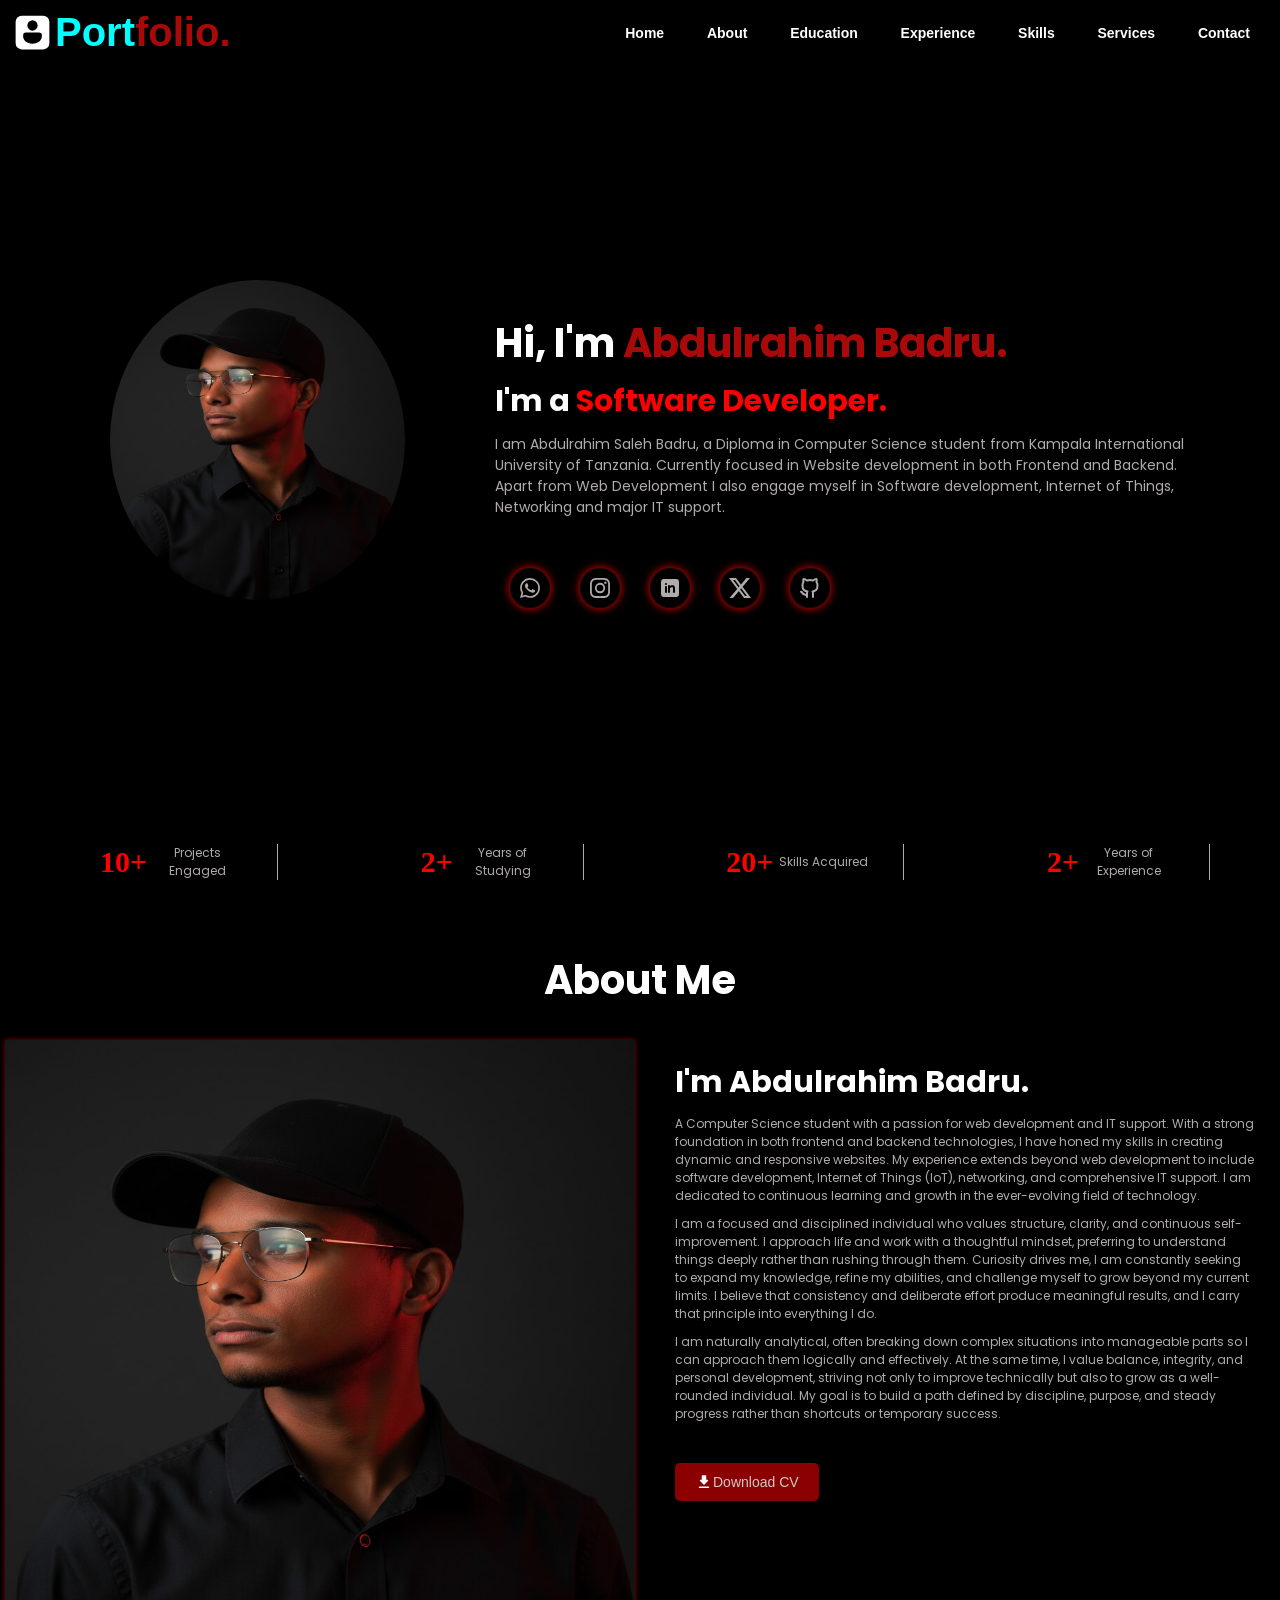
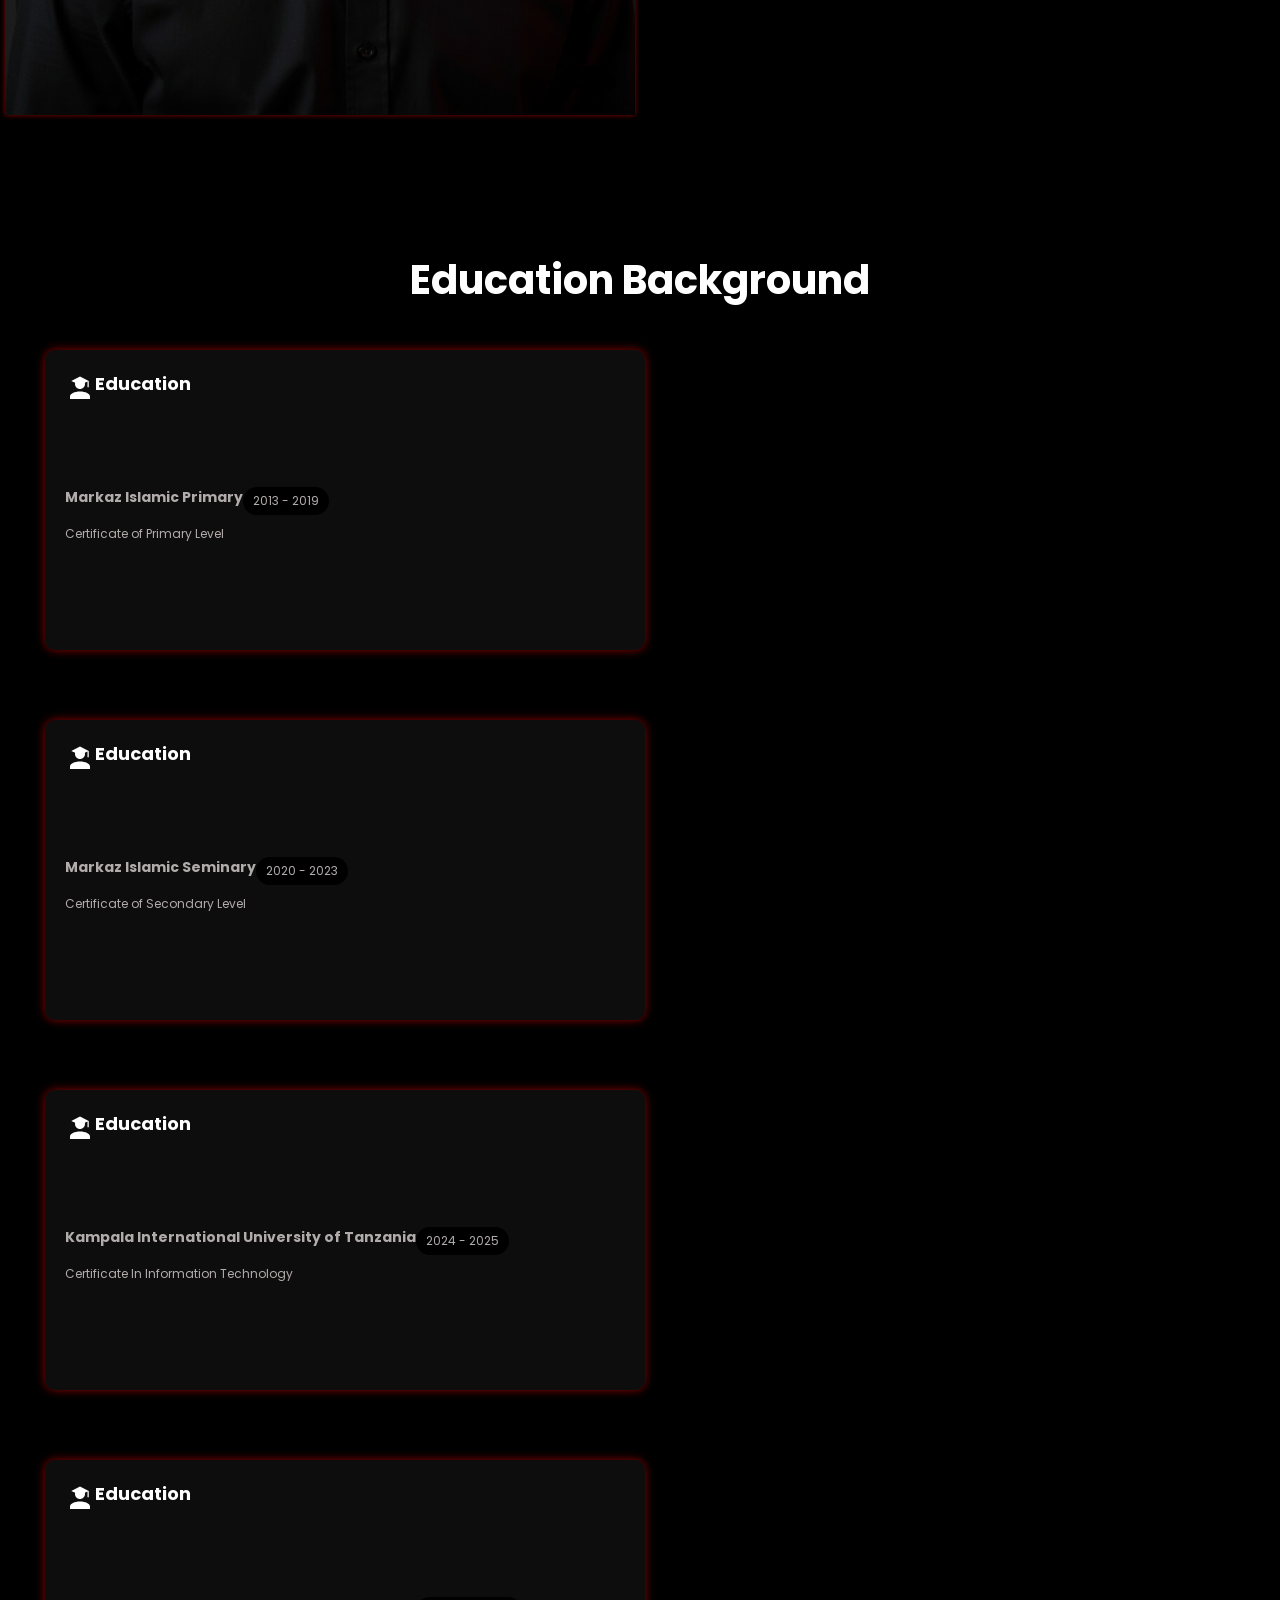
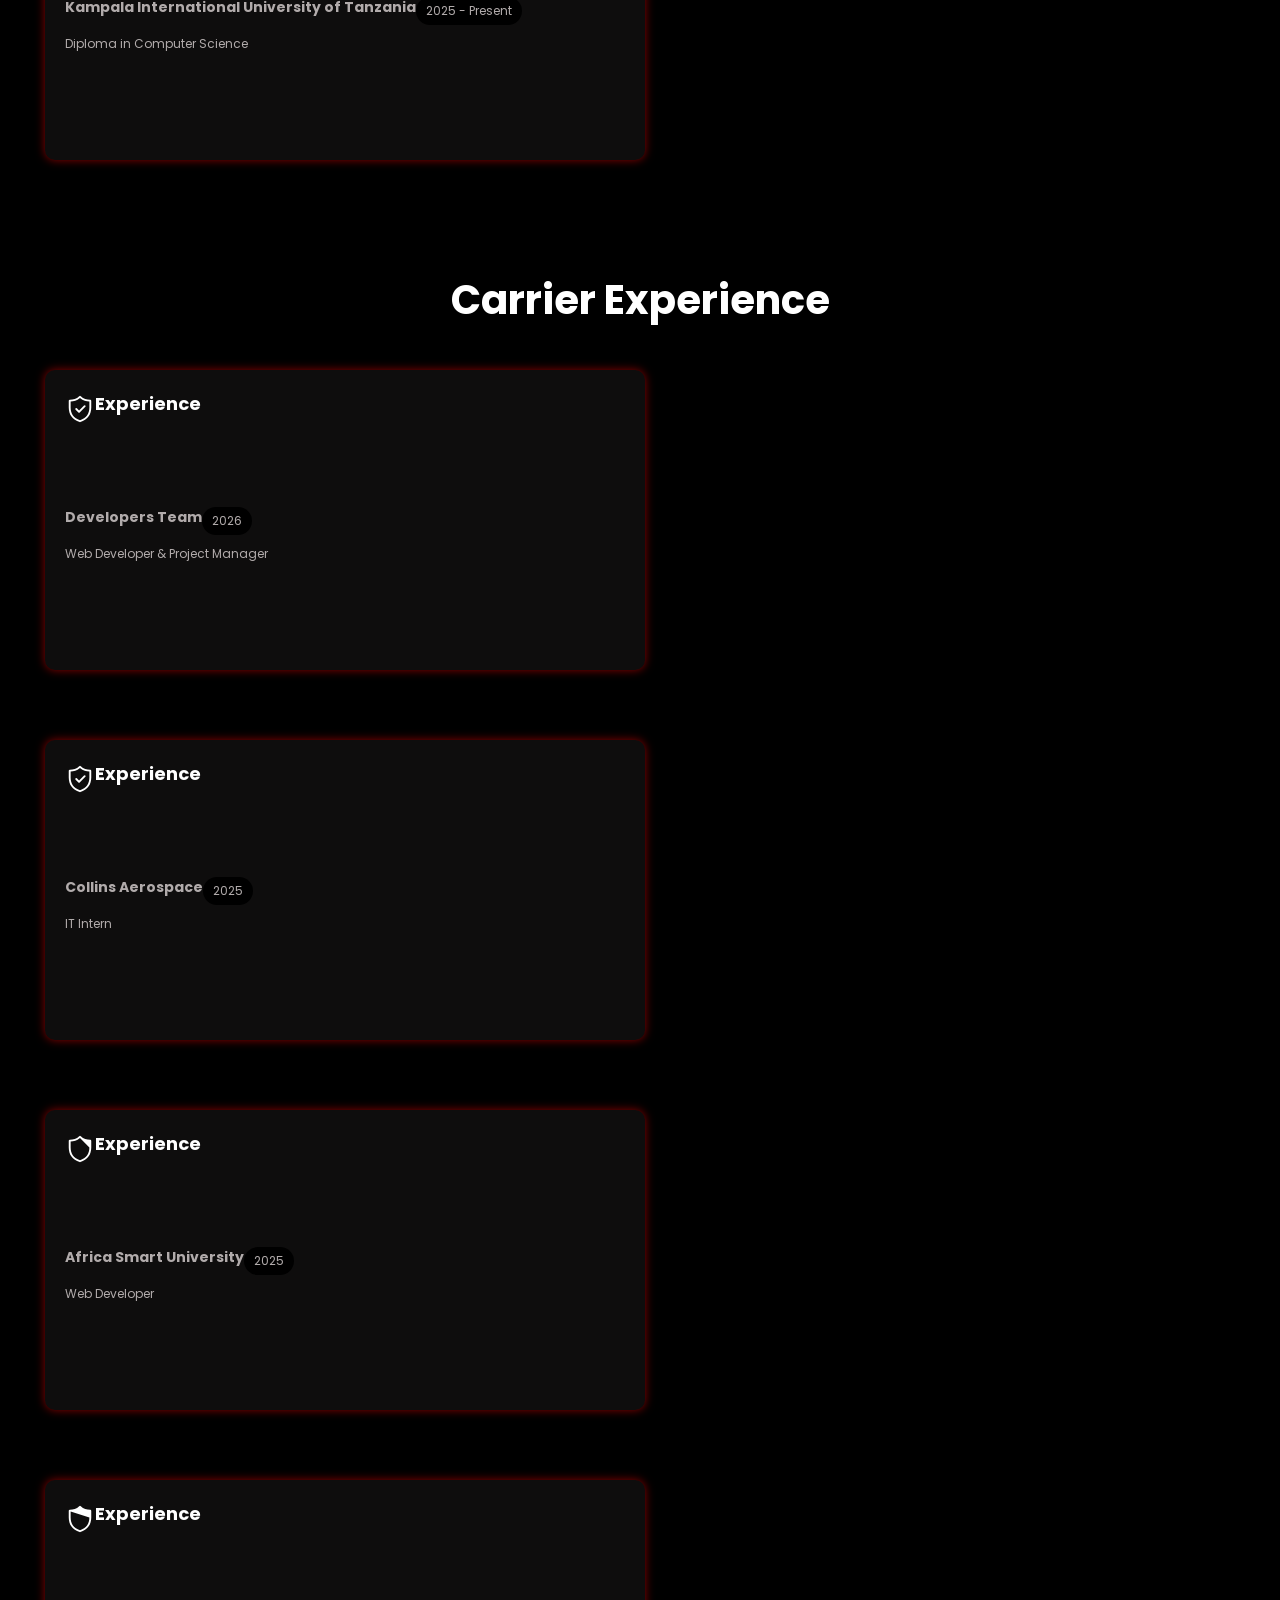
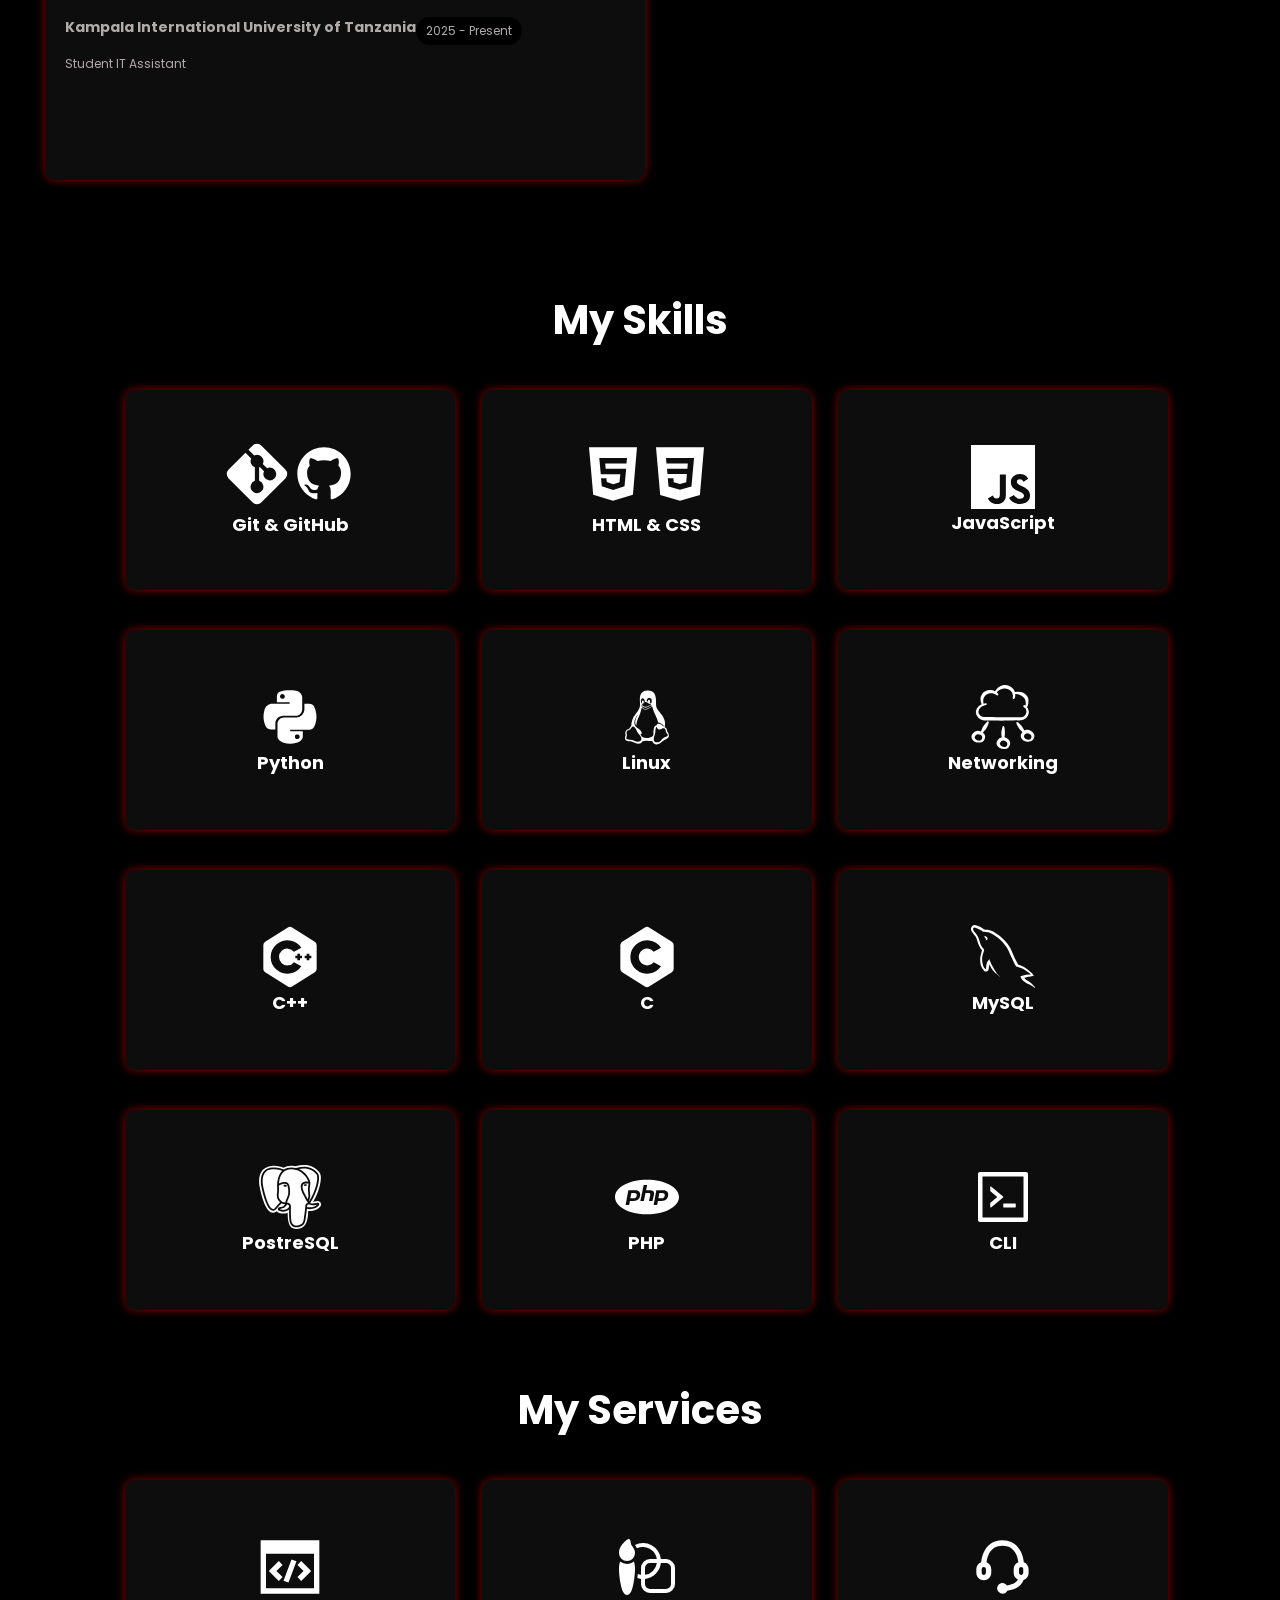
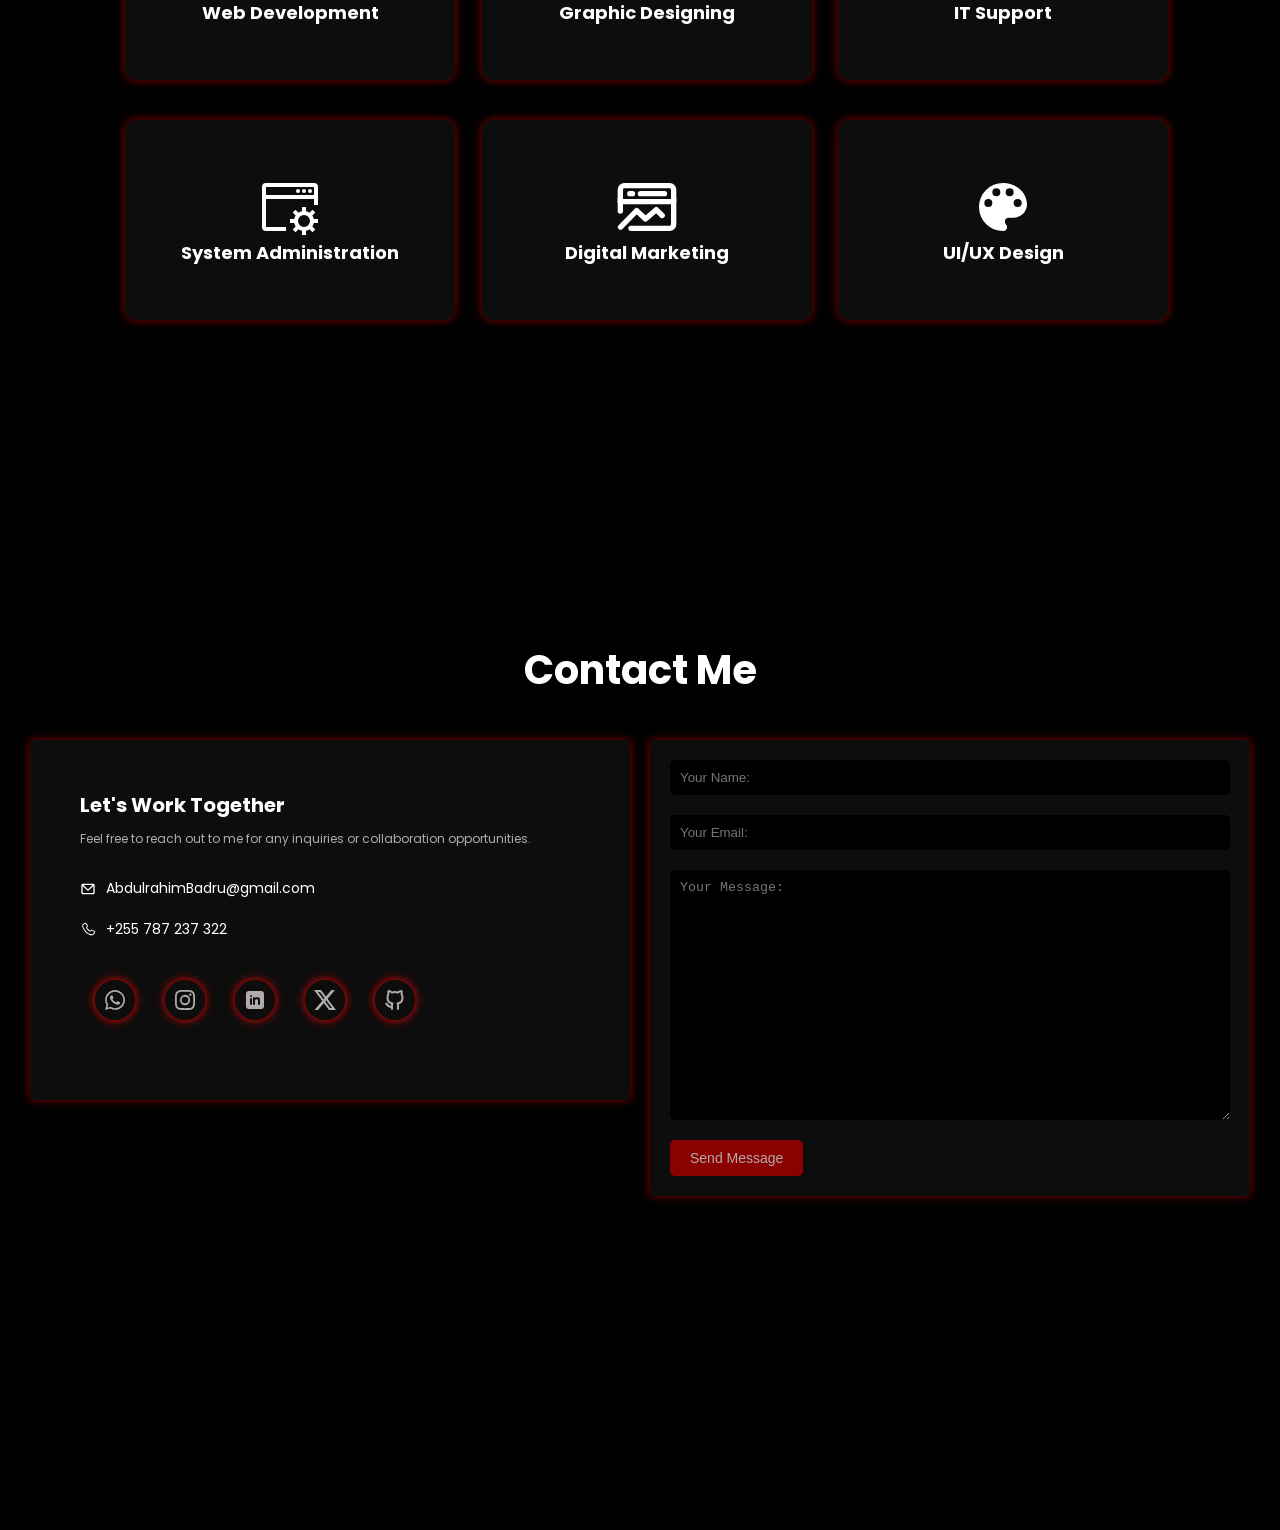
==== commit 6e4f2619: "Education && Experience Sections Completed" ====
--- a/index.html
+++ b/index.html
@@ -10,17 +10,17 @@
 <body>
     <header>
         <a href="#home-section" class="logo">
-            <svg xmlns="http://www.w3.org/2000/svg" width="43" height="43" viewBox="0 0 16 16">
-	            <path fill="#fff" d="M6 8a3 3 0 1 0 0-6a3 3 0 0 0 0 6m-5 6s-1 0-1-1s1-4 6-4s6 3 6 4s-1 1-1 1zM11 3.5a.5.5 0 0 1 .5-.5h4a.5.5 0 0 1 0 1h-4a.5.5 0 0 1-.5-.5m.5 2.5a.5.5 0 0 0 0 1h4a.5.5 0 0 0 0-1zm2 3a.5.5 0 0 0 0 1h2a.5.5 0 0 0 0-1zm0 3a.5.5 0 0 0 0 1h2a.5.5 0 0 0 0-1z" />
-            </svg>Port<span>folio.</span>
+            <svg xmlns="http://www.w3.org/2000/svg" width="45" height="45" viewBox="0 0 24 24">
+	<path fill="#fff" d="M3 6.25v11.5A3.25 3.25 0 0 0 6.25 21h11.5A3.25 3.25 0 0 0 21 17.75V6.25A3.25 3.25 0 0 0 17.75 3H6.25A3.25 3.25 0 0 0 3 6.25M15.5 12a1.5 1.5 0 0 1 1.5 1.5v.5c0 1.971-1.86 4-5 4s-5-2.029-5-4v-.5A1.5 1.5 0 0 1 8.5 12zM12 5.5a2.75 2.75 0 1 1 0 5.5a2.75 2.75 0 0 1 0-5.5" />
+</svg>Port<span>folio.</span>
         </a>
         <nav>
             <a href="#home-section">Home</a>
             <a href="#about-section">About</a>
-            <a href="#services-section">Services</a>
-            <a href="#skills-section">Skills</a>
             <a href="#education-section">Education</a>
             <a href="#experience-section">Experience</a>
+            <a href="#skills-section">Skills</a>
+            <a href="#services-section">Services</a>
             <a href="#contact-section">Contact</a>
         </nav>
     </header>
@@ -129,6 +129,210 @@
             </div>
         </div>
     </section>
+    <section id="education-section">
+            <h1>Education Background</h1>
+            <div class="education-cards">
+                <div class="education-card">
+                    <div class="card-top">
+                        <svg xmlns="http://www.w3.org/2000/svg" width="30" height="30" viewBox="0 0 24 24">
+	                        <path fill="#fff" d="M16 8c0 2.21-1.79 4-4 4s-4-1.79-4-4l.11-.94L5 5.5L12 2l7 3.5v5h-1V6l-2.11 1.06zm-4 6c4.42 0 8 1.79 8 4v2H4v-2c0-2.21 3.58-4 8-4" />
+                        </svg>
+                        <h2>Education</h2>
+                    </div>
+                    <div class="card-center">
+                        <h3>Markaz Islamic Primary</h3>
+                        <p class="timeline">2013 - 2019</p>
+                    </div>
+                    <p>Certificate of Primary Level</p>
+                </div>
+                <div class="education-card">
+                    <div class="card-top">
+                        <svg xmlns="http://www.w3.org/2000/svg" width="30" height="30" viewBox="0 0 24 24">
+	                        <path fill="#fff" d="M16 8c0 2.21-1.79 4-4 4s-4-1.79-4-4l.11-.94L5 5.5L12 2l7 3.5v5h-1V6l-2.11 1.06zm-4 6c4.42 0 8 1.79 8 4v2H4v-2c0-2.21 3.58-4 8-4" />
+                        </svg>
+                        <h2>Education</h2>
+                    </div>
+                    <div class="card-center">
+                        <h3>Markaz Islamic Seminary</h3>
+                        <p class="timeline">2020 - 2023</p>
+                    </div>
+                    <p>Certificate of Secondary Level</p>
+                </div>
+                <div class="education-card">
+                    <div class="card-top">
+                        <svg xmlns="http://www.w3.org/2000/svg" width="30" height="30" viewBox="0 0 24 24">
+                            <path fill="#fff" d="M16 8c0 2.21-1.79 4-4 4s-4-1.79-4-4l.11-.94L5 5.5L12 2l7 3.5v5h-1V6l-2.11 1.06zm-4 6c4.42 0 8 1.79 8 4v2H4v-2c0-2.21 3.58-4 8-4" />
+                        </svg>
+                        <h2>Education</h2>
+                    </div>
+                    <div class="card-center">
+                        <h3>Kampala International University of Tanzania</h3>
+                        <p class="timeline">2024 - 2025</p>
+                    </div>
+                    <p>Certificate In Information Technology</p>
+                </div>
+                <div class="education-card">
+                    <div class="card-top">
+                        <svg xmlns="http://www.w3.org/2000/svg" width="30" height="30" viewBox="0 0 24 24">
+                            <path fill="#fff" d="M16 8c0 2.21-1.79 4-4 4s-4-1.79-4-4l.11-.94L5 5.5L12 2l7 3.5v5h-1V6l-2.11 1.06zm-4 6c4.42 0 8 1.79 8 4v2H4v-2c0-2.21 3.58-4 8-4" />
+                        </svg>
+                        <h2>Education</h2>
+                    </div>
+                    <div class="card-center">
+                        <h3>Kampala International University of Tanzania</h3>
+                        <p class="timeline">2025 - Present</p>
+                    </div>
+                    <p>Diploma in Computer Science</p>
+                </div>
+            </div>
+        </div>
+    </section>
+    <section id="experience-section">
+        <h1>Carrier Experience</h1>
+        <div class="experience-cards">
+            <div class="experience-card">
+                <div class="card-top">
+                    <svg xmlns="http://www.w3.org/2000/svg" width="30" height="30" viewBox="0 0 16 16">
+	                    <path fill="#fff" d="M13.4 3c-1.837 0-3.486-.333-4.974-1.824a.6.6 0 0 0-.848 0C6.086 2.667 4.436 3 2.601 3a.6.6 0 0 0-.6.6v3.602c0 3.862 1.97 6.487 5.81 7.768a.6.6 0 0 0 .38 0c3.841-1.28 5.81-3.906 5.81-7.768V3.6c0-.331-.27-.6-.601-.6M13 7.201c0 3.396-1.636 5.614-5 6.776c-3.364-1.162-5-3.38-5-6.776V3.995c1.579-.039 3.352-.349 5.001-1.843C9.647 3.645 11.421 3.955 13 3.995zM7.499 8.793l2.646-2.646a.5.5 0 0 1 .708.708l-3 3a.5.5 0 0 1-.708 0l-1.5-1.5a.5.5 0 0 1 .708-.708z" />
+                    </svg>
+                    <h2>Experience</h2>
+                </div>
+                <div class="card-center">
+                    <h3>Developers Team</h3>
+                    <p class="timeline">2026</p>
+                </div>
+                <p>Web Developer & Project Manager</p>
+            </div>
+            <div class="experience-card">
+                <div class="card-top">
+                    <svg xmlns="http://www.w3.org/2000/svg" width="30" height="30" viewBox="0 0 16 16">
+                        <path fill="#fff" d="M13.4 3c-1.837 0-3.486-.333-4.974-1.824a.6.6 0 0 0-.848 0C6.086 2.667 4.436 3 2.601 3a.6.6 0 0 0-.6.6v3.602c0 3.862 1.97 6.487 5.81 7.768a.6.6 0 0 0 .38 0c3.841-1.28 5.81-3.906 5.81-7.768V3.6c0-.331-.27-.6-.601-.6M13 7.201c0 3.396-1.636 5.614-5 6.776c-3.364-1.162-5-3.38-5-6.776V3.995c1.579-.039 3.352-.349 5.001-1.843C9.647 3.645 11.421 3.955 13 3.995zM7.499 8.793l2.646-2.646a.5.5 0 0 1 .708.708l-3 3a.5.5 0 0 1-.708 0l-1.5-1.5a.5.5 0 0 1 .708-.708z" />
+                    </svg>
+                    <h2>Experience</h2>
+                </div>
+                <div class="card-center">
+                    <h3>Collins Aerospace</h3>
+                    <p class="timeline">2025</p>
+                </div>
+                <p>IT Intern</p>
+            </div>
+            <div class="experience-card">
+                <div class="card-top">
+                    <svg xmlns="http://www.w3.org/2000/svg" width="30" height="30" viewBox="0 0 16 16">
+                        <path fill="#fff" d="M13.4 3c-1.837 0-3.486-.333-4.974-1.824a.6.6 0 0 0-.848 0C6.086 2.667 4.436 3 2.601 3a.6.6 0 0 0-.6.6v3.602c0 3.862 1.97 6.487 5.81 7.768a.6.6 0 0 0 .38 0c3.841-1.28 5.81-3.906 5.81-7.768V3.6c0-.331-.27-.6-.601-.6M13 7.201c0 3.396-1.636 5.614-5 6.776c-3.364-1.162-5-3.38-5-6.776V3.995c1.579-.039 3.352-.349 5.001-1.843C9.647 3.645 11 .955 .995zM7 .79 .2 .2l .2 .2l .2 .2l .2 .2l .2 .2l .2 .2l .2 .2l .2 .2l .2 .2l .2 .2l .2 .2l -.4 -.4z" />
+                    </svg>
+                    <h2>Experience</h2>
+                </div>
+                <div class="card-center">
+                    <h3>Africa Smart University</h3>
+                    <p class="timeline">2025</p>
+                </div>
+                <p>Web Developer</p>
+            </div>
+            <div class="experience-card">
+                <div class="card-top">
+                    <svg xmlns="http://www.w3.org/2000/svg" width="30" height="30" viewBox="0 0 16 16">
+                        <path fill="#fff" d="M13.4 3c-1.837 0-3.486-.333-4.974-1.824a.6.6 0 0 0-.848 0C6.086 2.667 4.436 3 2.601 3a.6.6 0 0 0-.6.6v3.602c0 3.862 1.97 6.487 5.81 7.768a.6.6 0 0 0 .38 0c3.841-1.28 5.81-3.906 5.81-7.768V3.6c0-.331-.27-.6-.601-.6M13 7.201c0 3.396-1.636 5.614-5 6.776c-3.364-1.162-5-3.38-5-6.776V3.995c1.579-.039 3 .955 .995zM7 .79 .2 .2l .2 .2l .2 .2l .2 .2l .2 .2l .2 .2l .2 .2l .2 .2l .2 .2l .2 .2l .2 .2l -.4 -.4z" />
+                    </svg>
+                    <h2>Experience</h2>
+                </div>
+                <div class="card-center">
+                    <h3>Kampala International University of Tanzania</h3>
+                    <p class="timeline">2025 - Present</p>
+                </div>
+                <p>Student IT Assistant</p>
+            </div>
+        </div>
+    </section>
+    <section id="skills-section">
+        <h1>My Skills</h1>
+        <div class="cards">
+            <div class="card">
+                <div class="icons">
+                    <svg xmlns="http://www.w3.org/2000/svg" width="64" height="64" viewBox="0 0 15 15">
+	                    <path fill="#fff" d="M6.44.854a1.5 1.5 0 0 1 2.12 0l5.586 5.585a1.5 1.5 0 0 1 0 2.122l-5.585 5.585a1.5 1.5 0 0 1-2.122 0L.854 8.561a1.5 1.5 0 0 1 0-2.122L4.793 2.5l1.353 1.353A1.5 1.5 0 0 0 7 5.914v3.171a1.5 1.5 0 1 0 1 0v-3.17q.076-.027.147-.061l1 1a1.5 1.5 0 1 0 .707-.707l-1-1a1.5 1.5 0 0 0-2-2L5.5 1.792z" />
+                    </svg>
+                    <svg xmlns="http://www.w3.org/2000/svg" width="64" height="64" viewBox="0 0 24 24">
+	                    <path fill="#fff" d="M12.001 2c-5.525 0-10 4.475-10 10a9.99 9.99 0 0 0 6.837 9.488c.5.087.688-.213.688-.476c0-.237-.013-1.024-.013-1.862c-2.512.463-3.162-.612-3.362-1.175c-.113-.288-.6-1.175-1.025-1.413c-.35-.187-.85-.65-.013-.662c.788-.013 1.35.725 1.538 1.025c.9 1.512 2.337 1.087 2.912.825c.088-.65.35-1.087.638-1.337c-2.225-.25-4.55-1.113-4.55-4.938c0-1.088.387-1.987 1.025-2.687c-.1-.25-.45-1.275.1-2.65c0 0 .837-.263 2.75 1.024a9.3 9.3 0 0 1 2.5-.337c.85 0 1.7.112 2.5.337c1.913-1.3 2.75-1.024 2.75-1.024c.55 1.375.2 2.4.1 2.65c.637.7 1.025 1.587 1.025 2.687c0 3.838-2.337 4.688-4.562 4.938c.362.312.675.912.675 1.85c0 1.337-.013 2.412-.013 2.75c0 .262.188.574.688.474A10.02 10.02 0 0 0 22 12c0-5.525-4.475-10-10-10" />
+                    </svg>
+                </div>
+                <h3>Git & GitHub</h3>
+            </div>
+            <div class="card">
+                <div class="icons">
+                    <svg xmlns="http://www.w3.org/2000/svg" width="64" height="64" viewBox="0 0 24 24">
+	                    <path fill="#fff" d="m3 2l1.578 17.824L12 22l7.467-2.175L21 2zm14.049 6.048H9.075l.172 2.016h7.697l-.626 6.565l-4.246 1.381l-4.281-1.455l-.288-2.932h2.024l.16 1.411l2.4.815l2.346-.763l.297-3.005H7.416l-.562-6.05h10.412z" />
+                    </svg>
+                    <svg xmlns="http://www.w3.org/2000/svg" width="64" height="64" viewBox="0 0 24 24">
+	                    <path fill="#fff" d="m3 2l1.578 17.834L12 22l7.468-2.165L21 2zm13.3 14.722l-4.293 1.204H12l-4.297-1.204l-.297-3.167h2.108l.15 1.526l2.335.639l2.34-.64l.245-3.05h-7.27l-.187-2.006h7.64l.174-2.006H6.924l-.176-2.006h10.506z" />
+                    </svg>
+                </div>
+                <h3>HTML & CSS</h3>
+            </div>
+            <div class="card">
+                <svg xmlns="http://www.w3.org/2000/svg" width="64" height="64" viewBox="0 0 24 24">
+	                <g fill="none"><g clip-path="url(#SVGXv8lpc2Y)">
+			            <path fill="#fff" fill-rule="evenodd" d="M0 0h24v24H0zm18.347 20.12c-1.113 0-1.742-.58-2.225-1.37l-1.833 1.065c.662 1.308 2.015 2.306 4.11 2.306c2.142 0 3.737-1.112 3.737-3.143c0-1.883-1.082-2.72-2.998-3.543l-.564-.241c-.968-.42-1.387-.693-1.387-1.37c0-.547.42-.966 1.08-.966c.647 0 1.064.273 1.451.966l1.756-1.127c-.743-1.307-1.773-1.806-3.207-1.806c-2.014 0-3.303 1.288-3.303 2.98c0 1.835 1.08 2.704 2.708 3.397l.564.242c1.029.45 1.642.724 1.642 1.497c0 .646-.597 1.113-1.531 1.113m-8.74-.015c-.775 0-1.098-.53-1.452-1.16l-1.836 1.112c.532 1.126 1.578 2.06 3.383 2.06c1.999 0 3.368-1.063 3.368-3.398v-7.7h-2.255v7.67c0 1.127-.468 1.416-1.209 1.416" clip-rule="evenodd" />
+		            </g><defs><clipPath id="SVGXv8lpc2Y"><path fill="#fff" d="M0 0h24v24H0z" /></clipPath></defs></g>
+                </svg>
+                <h3>JavaScript</h3>
+            </div>
+            <div class="card">
+                <svg xmlns="http://www.w3.org/2000/svg" width="64" height="64" viewBox="0 0 24 24">
+	                <path fill="#fff" d="M21.57 9.429c-.354-1.355-1-2.42-2.355-2.42H17.41v2.13c0 1.645-1.42 3.032-2.936 3.032H9.665c-1.322 0-2.355 1.13-2.355 2.452v4.55c0 1.257 1.13 2.032 2.355 2.451c1.485.452 2.936.549 4.775 0c1.194-.355 2.356-1.032 2.356-2.452v-1.807h-4.743v-.58h7.162c1.355 0 1.904-.968 2.355-2.42c.484-1.581.484-3.033 0-4.936m-6.84 9.033c.485 0 .904.42.904.904s-.42.903-.903.903c-.484.032-.904-.42-.904-.903c-.032-.484.387-.904.904-.904m-5.29-6.904h4.775c1.322 0 2.355-1.097 2.355-2.452V4.621c0-1.258-1.097-2.226-2.356-2.452c-1.58-.225-3.323-.225-4.774 0c-2.033.355-2.356 1.097-2.356 2.452v1.807h4.775v.58H5.342c-1.355 0-2.581.872-2.936 2.42c-.452 1.807-.452 2.936 0 4.808c.355 1.42 1.13 2.42 2.549 2.42h1.549v-2.162c-.033-1.581 1.355-2.936 2.936-2.936m-.29-6.356a.923.923 0 0 1-.904-.903c0-.484.42-.904.903-.904s.904.42.904.904s-.42.903-.904.903" />
+                </svg>
+                <h3>Python</h3>
+            </div>
+            <div class="card">
+                <svg xmlns="http://www.w3.org/2000/svg" width="64" height="64" viewBox="0 0 24 24">
+	                <path fill="#fff" d="M19.7 17.6c-.1-.2-.2-.4-.2-.6c0-.4-.2-.7-.5-1c-.1-.1-.3-.2-.4-.2c.6-1.8-.3-3.6-1.3-4.9c-.8-1.2-2-2.1-1.9-3.7c0-1.9.2-5.4-3.3-5.1c-3.6.2-2.6 3.9-2.7 5.2c0 1.1-.5 2.2-1.3 3.1c-.2.2-.4.5-.5.7c-1 1.2-1.5 2.8-1.5 4.3c-.2.2-.4.4-.5.6c-.1.1-.2.2-.2.3c-.1.1-.3.2-.5.3c-.4.1-.7.3-.9.7c-.1.3-.2.7-.1 1.1c.1.2.1.4 0 .7c-.2.4-.2.9 0 1.4c.3.4.8.5 1.5.6c.5 0 1.1.2 1.6.4c.5.3 1.1.5 1.7.5c.3 0 .7-.1 1-.2c.3-.2.5-.4.6-.7c.4 0 1-.2 1.7-.2c.6 0 1.2.2 2 .1c0 .1 0 .2.1.3c.2.5.7.9 1.3 1h.2c.8-.1 1.6-.5 2.1-1.1c.4-.4.9-.7 1.4-.9c.6-.3 1-.5 1.1-1c.1-.7-.1-1.1-.5-1.7M12.8 4.8c.6.1 1.1.6 1 1.2q0 .45-.3.9h-.1c-.2-.1-.3-.1-.4-.2c.1-.1.1-.3.2-.5c0-.4-.2-.7-.4-.7c-.3 0-.5.3-.5.7v.1c-.1-.1-.3-.1-.4-.2V6c-.1-.5.3-1.1.9-1.2m-.3 2c.1.1.3.2.4.2s.3.1.4.2c.2.1.4.2.4.5s-.3.6-.9.8c-.2.1-.3.1-.4.2c-.3.2-.6.3-1 .3c-.3 0-.6-.2-.8-.4c-.1-.1-.2-.2-.4-.3c-.1-.1-.3-.3-.4-.6c0-.1.1-.2.2-.3c.3-.2.4-.3.5-.4l.1-.1c.2-.3.6-.5 1-.5c.3.1.6.2.9.4M10.4 5c.4 0 .7.4.8 1.1v.2c-.1 0-.3.1-.4.2v-.2c0-.3-.2-.6-.4-.5c-.2 0-.3.3-.3.6c0 .2.1.3.2.4c0 0-.1.1-.2.1c-.2-.2-.4-.5-.4-.8c0-.6.3-1.1.7-1.1m-1 16.1c-.7.3-1.6.2-2.2-.2c-.6-.3-1.1-.4-1.8-.4c-.5-.1-1-.1-1.1-.3s-.1-.5.1-1q.15-.45 0-.9c-.1-.3-.1-.5 0-.8s.3-.4.6-.5s.5-.2.7-.4c.1-.1.2-.2.3-.4c.3-.4.5-.6.8-.6c.6.1 1.1 1 1.5 1.9c.2.3.4.7.7 1c.4.5.9 1.2.9 1.6c0 .5-.2.8-.5 1m4.9-2.2c0 .1 0 .1-.1.2c-1.2.9-2.8 1-4.1.3l-.6-.9c.9-.1.7-1.3-1.2-2.5c-2-1.3-.6-3.7.1-4.8c.1-.1.1 0-.3.8c-.3.6-.9 2.1-.1 3.2c0-.8.2-1.6.5-2.4c.7-1.3 1.2-2.8 1.5-4.3c.1.1.1.1.2.1c.1.1.2.2.3.2c.2.3.6.4.9.4h.1c.4 0 .8-.1 1.1-.4c.1-.1.2-.2.4-.2q.45-.15.9-.6c.4 1.3.8 2.5 1.4 3.6c.4.8.7 1.6.9 2.5c.3 0 .7.1 1 .3c.8.4 1.1.7 1 1.2H18c0-.3-.2-.6-.9-.9s-1.3-.3-1.5.4c-.1 0-.2.1-.3.1c-.8.4-.8 1.5-.9 2.6c.1.4 0 .7-.1 1.1m4.6.6c-.6.2-1.1.6-1.5 1.1c-.4.6-1.1 1-1.9.9c-.4 0-.8-.3-.9-.7c-.1-.6-.1-1.2.2-1.8c.1-.4.2-.7.3-1.1c.1-1.2.1-1.9.6-2.2c0 .5.3.8.7 1c.5 0 1-.1 1.4-.5h.2c.3 0 .5 0 .7.2s.3.5.3.7c0 .3.2.6.3.9c.5.5.5.8.5.9c-.1.2-.5.4-.9.6m-9-12c-.1 0-.1 0-.1.1c0 0 0 .1.1.1s.1.1.1.1c.3.4.8.6 1.4.7c.5-.1 1-.2 1.5-.6l.6-.3c.1 0 .1-.1.1-.1c0-.1 0-.1-.1-.1c-.2.1-.5.2-.7.3c-.4.3-.9.5-1.4.5s-.9-.3-1.2-.6c-.1 0-.2-.1-.3-.1" />
+                </svg>
+                <h3>Linux</h3>
+            </div>
+            <div class="card">
+                <svg xmlns="http://www.w3.org/2000/svg" width="64" height="64" viewBox="0 0 24 24">
+	                <path fill="#fff" fill-rule="evenodd" d="M22.67 17.32a3 3 0 0 0-1.821-.51c-.282.05-.552.147-.8.29c-.16-.31-.32-.621-.501-.921a5 5 0 0 0-.37-.56a5 5 0 0 0-.42-.521c-.37-.39-.771-.72-1.161-1.09a.35.35 0 0 0-.56.41c.24.49.43 1 .71 1.43q.167.293.37.56c.14.181.29.351.44.511s.5.51.76.76c-.09.1-.22.16-.29.281a1.93 1.93 0 0 0 0 2.212c.372.504.911.86 1.522 1c0 0 1.831.42 2.672-.6c.372-.48.57-1.073.56-1.681a2.28 2.28 0 0 0-1.11-1.572m-.13 2.611c-.42.861-1.45.55-1.771.43a1.67 1.67 0 0 1-.84-.78a.83.83 0 0 1 .17-.89c.207-.3.523-.504.88-.57c.349-.021.696.059 1 .23a1.2 1.2 0 0 1 .661.73a1.5 1.5 0 0 1-.1.85m-8.917.112a2.9 2.9 0 0 0-1.071-.42c.05-.351.11-.691.15-1.052c.04-.36 0-.42 0-.64v-.64c0-.52-.14-1.001-.21-1.532a.34.34 0 1 0-.68 0c-.13.51-.29 1.001-.37 1.512a5 5 0 0 0-.06.66v.67q.056.506.17 1.001a2.58 2.58 0 0 0-1.592 1.101a1.92 1.92 0 0 0 0 2.212c.37.506.91.862 1.521 1c0 0 1.831.42 2.662-.6a2.6 2.6 0 0 0 .56-1.681a2.3 2.3 0 0 0-1.08-1.592m-.12 2.611c-.42.861-1.451.57-1.772.44a1.6 1.6 0 0 1-.84-.78a.81.81 0 0 1 .17-.89a1.36 1.36 0 0 1 .88-.57a1.8 1.8 0 0 1 1.001.23a1.16 1.16 0 0 1 .66.73a1.46 1.46 0 0 1-.1.85zm-.13-9.295c2.421 0 4.573-.1 5.464-.17a3.23 3.23 0 0 0 2.751-2.322a2.77 2.77 0 0 0-.62-2.582c.17-.213.296-.458.37-.72c.11-.361.17-.735.18-1.111a4.5 4.5 0 0 0-.06-1.421a3.2 3.2 0 0 0-.42-.931a3.9 3.9 0 0 0-1.861-1.361a5 5 0 0 0-2.732-.07a3.6 3.6 0 0 0-.67-1.281a3.8 3.8 0 0 0-1.602-1.14a4.3 4.3 0 0 0-1.921-.221a4.65 4.65 0 0 0-2.202 1c-.406.377-.745.82-1 1.312a4 4 0 0 0-1.882-.44a4 4 0 0 0-1.671.37a3.4 3.4 0 0 0-1.401 1.2a3.65 3.65 0 0 0-.54 1.772c.018.689.167 1.368.44 2.001c-.45.199-.863.473-1.221.81a3 3 0 0 0-.94 2.002a3 3 0 0 0 1 2.352c.658.581 1.514.89 2.392.86l3.232.07c1.571.03 3.302.03 4.913.02m-8.146-1.321a2.44 2.44 0 0 1-1.662-.48a2 2 0 0 1-.78-1.452v-.07a2.26 2.26 0 0 1 .9-1.681c.242-.202.512-.367.801-.49h.11c.04 0 .05 0 .07-.07a5.2 5.2 0 0 1 1.001-.3a.35.35 0 0 0 .29-.34a.34.34 0 0 0-.39-.291q-.438.051-.86.17c-.1-.443-.14-.897-.12-1.35a2.5 2.5 0 0 1 .57-1.462c.23-.31.532-.561.88-.73a3.4 3.4 0 0 1 1.171-.37c.83-.05 1.651.183 2.332.66a.394.394 0 0 0 .6-.51a3.6 3.6 0 0 0-.48-.471c.283-.357.62-.668 1-.92a3.5 3.5 0 0 1 1.732-.531a3.2 3.2 0 0 1 1.571.24c.336.137.645.334.91.58a2.63 2.63 0 0 1 .771 2.562a.38.38 0 0 0 .24.5a.39.39 0 0 0 .5-.25c.197-.498.263-1.04.19-1.57a4.4 4.4 0 0 1 2.473.67c.35.187.657.446.9.76c.167.213.296.454.38.711q.142.441.19.9a3.7 3.7 0 0 1 0 .741a1.26 1.26 0 0 1-.16.56a1 1 0 0 0-.12-.12a.4.4 0 0 0-.55.1a.39.39 0 0 0 .1.541a2 2 0 0 1 .87 2.332a2.19 2.19 0 0 1-1.93 1.51c-.801 0-2.612 0-4.714-.05H9.271c-1.552 0-3.003-.03-4.043-.03m.73 1.803c-.34.39-.69.73-1 1.14q-.195.256-.36.531c-.1.18-.2.38-.291.57c-.21.45-.38.911-.56 1.372a3.1 3.1 0 0 0-1.361-.29a2.63 2.63 0 0 0-1.822 1.15a1.94 1.94 0 0 0 0 2.212c.375.505.918.86 1.531 1c0 0 1.832.42 2.662-.6a2.6 2.6 0 0 0 .56-1.681a2.16 2.16 0 0 0-.85-1.411c.32-.39.65-.75 1-1.15q.2-.256.371-.531q.168-.277.3-.57c.21-.471.34-.951.51-1.442a.376.376 0 1 0-.69-.3m-1.871 6.445c-.42.85-1.451.56-1.771.43a1.6 1.6 0 0 1-.841-.78a.81.81 0 0 1 .17-.891a1.36 1.36 0 0 1 .88-.57c.35-.023.697.057 1.001.23a1.16 1.16 0 0 1 .66.73c.05.287.016.583-.1.85" clip-rule="evenodd" />
+                </svg>
+                <h3>Networking</h3>
+            </div>
+            <div class="card">
+                <svg xmlns="http://www.w3.org/2000/svg" width="64" height="64" viewBox="0 0 24 24">
+	                <path fill="#fff" fill-rule="evenodd" d="M12.801.914a1.5 1.5 0 0 0-1.602 0l-8.5 5.369A1.5 1.5 0 0 0 2 7.55v8.898c0 .514.264.993.699 1.268l8.5 5.368a1.5 1.5 0 0 0 1.602 0l8.5-5.368A1.5 1.5 0 0 0 22 16.449V7.55a1.5 1.5 0 0 0-.699-1.268zm.703 13.015a3.141 3.141 0 1 1 0-3.86L16.25 8.5a6.283 6.283 0 1 0 0 7zM14.75 11.5v-.75h1v.75h.75v1h-.75v.75h-1v-.75H14v-1zm3.5 1.75v-.75h-.75v-1h.75v-.75h1v.75H20v1h-.75v.75z" clip-rule="evenodd" />
+                </svg>
+                <h3>C++</h3>
+            </div>
+            <div class="card">
+                <svg xmlns="http://www.w3.org/2000/svg" width="64" height="64" viewBox="0 0 24 24">
+	                <path fill="#fff" fill-rule="evenodd" d="M11.199.914a1.5 1.5 0 0 1 1.602 0l8.5 5.369A1.5 1.5 0 0 1 22 7.55v8.898a1.5 1.5 0 0 1-.699 1.268l-8.5 5.368a1.5 1.5 0 0 1-1.602 0l-8.5-5.368A1.5 1.5 0 0 1 2 16.449V7.55a1.5 1.5 0 0 1 .699-1.268zm1.722 14.096a3.14 3.14 0 0 0 1.583-1.08l2.746 1.57a6.283 6.283 0 1 1 0-7l-2.746 1.57a3.142 3.142 0 1 0-1.583 4.94" clip-rule="evenodd" />
+                </svg>
+                <h3>C</h3>
+            </div>
+            <div class="card">
+                <svg xmlns="http://www.w3.org/2000/svg" width="64" height="64" viewBox="0 0 24 24">
+	                <path fill="#fff" d="m24.129 23.412l-.508-.484a6.7 6.7 0 0 0-.809-.891l-.005-.004q-.448-.407-.931-.774q-.387-.266-1.064-.641a1.6 1.6 0 0 1-.818-.824l-.004-.01l-.048-.024c.212-.021.406-.06.592-.115l-.023.006l.57-.157c.236-.074.509-.122.792-.133h.006q.446-.02.847-.139l-.025.006q.194-.048.399-.109t.351-.109v-.169q-.145-.217-.351-.496a2.6 2.6 0 0 0-.443-.468l-.005-.004q-.629-.556-1.303-1.076a16 16 0 0 0-1.311-.916l-.068-.04a5 5 0 0 0-.825-.435l-.034-.012q-.448-.182-.883-.399a1.6 1.6 0 0 0-.327-.119l-.011-.002a.5.5 0 0 1-.29-.169l-.001-.001a3 3 0 0 1-.355-.609l-.008-.02q-.145-.339-.314-.651q-.363-.702-.702-1.427t-.651-1.452q-.217-.484-.399-.967a5.4 5.4 0 0 0-.461-.942l.013.023a17 17 0 0 0-1.331-1.961l.028.038a14.6 14.6 0 0 0-1.459-1.59l-.008-.007a18 18 0 0 0-1.632-1.356l-.049-.035q-.896-.651-1.96-1.282a3.7 3.7 0 0 0-.965-.393l-.026-.006l-1.113-.278l-.629-.048q-.314-.024-.629-.024a1.7 1.7 0 0 1-.387-.279a4 4 0 0 0-.353-.295l-.01-.007a11.7 11.7 0 0 0-2.043-.93L2.071.18A1.36 1.36 0 0 0 .9.096L.909.093a1.36 1.36 0 0 0-.795.84l-.003.01a1.52 1.52 0 0 0 .232 1.549l-.002-.003q.544.725.834 1.14q.217.291.448.605c.141.188.266.403.367.63l.008.021c.056.119.105.261.141.407l.003.016q.048.206.121.448q.217.556.411 1.14c.141.425.297.785.478 1.128l-.019-.04q.145.266.291.52T3.738 9a.9.9 0 0 0 .241.242l.003.002a.4.4 0 0 1 .169.313v.001a1.3 1.3 0 0 0-.217.586l-.001.006a4 4 0 0 1-.153.695l.008-.03a7.1 7.1 0 0 0-.351 2.231q0 .387.04.763l-.003-.031c.06.958.349 1.838.812 2.6l-.014-.025c.197.295.408.552.641.787a.914.914 0 0 0 1.106.203l-.005.002a.93.93 0 0 0 .617-.827v-.002c.048-.474.12-.898.219-1.312l-.013.067a.6.6 0 0 0 .038-.211l-.002-.045v.002q-.012-.109.133-.206v.048q.145.339.302.677t.326.677c.295.449.608.841.952 1.202l-.003-.003a7.7 7.7 0 0 0 1.127 1.001l.022.015q.316.242.566.528l.004.004q.239.28.56.454l.01.005v-.024h.048a.46.46 0 0 0-.18-.205l-.002-.001a2 2 0 0 1-.211-.136l.005.003q-.217-.217-.448-.484t-.423-.508q-.508-.702-.969-1.467t-.871-1.555q-.194-.387-.375-.798t-.351-.798a1 1 0 0 1-.096-.334v-.005a.32.32 0 0 0-.168-.265l-.002-.001a3 3 0 0 1-.408.545l.001-.001a2 2 0 0 0-.382.58l-.005.013a4.3 4.3 0 0 0-.289 1.154l-.002.019q-.072.641-.145 1.318l-.048.024l-.024.024a.86.86 0 0 1-.59-.443l-.002-.005q-.182-.351-.326-.69a6.5 6.5 0 0 1-.423-2.144v-.009a6.2 6.2 0 0 1 .286-2.318l-.012.044q.072-.266.314-.896t.097-.871a.9.9 0 0 0-.265-.41l-.001-.001a3 3 0 0 1-.335-.335l-.003-.004q-.169-.244-.326-.52t-.278-.544a11 11 0 0 1-.474-1.353l-.022-.089a10 10 0 0 0-.546-1.503l.026.064a3.3 3.3 0 0 0-.39-.669l.006.008q-.244-.326-.436-.617q-.244-.314-.484-.605a3.4 3.4 0 0 1-.426-.657l-.009-.02a1.6 1.6 0 0 1-.119-.327l-.002-.011a.4.4 0 0 1 .049-.34l-.001.002a.3.3 0 0 1 .073-.145a.3.3 0 0 1 .143-.072h.002a.55.55 0 0 1 .536-.035l-.003-.001c.219.062.396.124.569.195l-.036-.013q.459.194.847.375c.298.142.552.292.792.459l-.018-.012q.194.121.387.266t.411.291h.339q.387 0 .822.037c.293.023.564.078.822.164l-.024-.007c.481.143.894.312 1.286.515l-.041-.019q.593.302 1.125.641c.589.367 1.098.743 1.577 1.154l-.017-.014c.5.428.954.867 1.38 1.331l.01.012c.416.454.813.947 1.176 1.464l.031.047c.334.472.671 1.018.974 1.584l.042.085a5 5 0 0 1 .234.536l.011.033q.097.278.217.57q.266.605.57 1.221t.57 1.198l.532 1.161c.187.406.396.756.639 1.079l-.011-.015c.203.217.474.369.778.422l.008.001c.368.092.678.196.978.319l-.047-.017c.143.065.327.134.516.195l.04.011c.212.065.396.151.565.259l-.009-.005c.327.183.604.363.868.559l-.021-.015q.411.302.822.57q.194.145.651.423t.484.52a11 11 0 0 0-1.834.087l.056-.006a6 6 0 0 0-1.479.39l.04-.014a2.6 2.6 0 0 1-.388.129l-.019.004a.31.31 0 0 0-.266.277v.001q.093.115.143.26l.002.006q.05.151.125.272l-.003-.006c.119.211.247.393.391.561l-.004-.005q.212.26.476.454l.007.005q.244.194.508.399c.161.126.343.25.532.362l.024.013c.284.174.614.34.958.479l.046.016c.374.15.695.324.993.531l-.016-.011q.291.169.58.375t.556.399q.11.108.191.239l.003.005a.57.57 0 0 0 .36.193h.003v-.048a.5.5 0 0 1-.184-.267l-.001-.004a1 1 0 0 0-.112-.273l.002.004zM5.553 4.207q-.194 0-.363.012a1.3 1.3 0 0 0-.323.063l.009-.003v.024h.048q.097.145.244.326t.266.351l.387.798l.048-.024a.74.74 0 0 0 .252-.321l.002-.005c.052-.139.082-.301.082-.469l-.001-.054v.003a.5.5 0 0 1-.108-.154l-.001-.003l-.081-.182a.5.5 0 0 0-.214-.192l-.003-.001a1 1 0 0 1-.244-.169" />
+                </svg>
+                <h3>MySQL</h3>
+            </div>
+            <div class="card">
+                <svg xmlns="http://www.w3.org/2000/svg" width="64" height="64" viewBox="0 0 32 32">
+	                <path fill="#fff" d="M22.839 0a13.6 13.6 0 0 0-3.677.536l-.083.027a15 15 0 0 0-2.276-.219c-1.573-.027-2.923.353-4.011.989C11.719.964 9.495.317 7.151.448c-1.629.088-3.411.583-4.735 1.979C1.104 3.818.407 5.974.552 8.912c.041.807.271 2.124.656 3.837c.38 1.709.917 3.709 1.589 5.537c.672 1.823 1.405 3.463 2.552 4.577c.572.557 1.364 1.032 2.296.991c.652-.027 1.24-.313 1.751-.735c.249.328.516.468.755.599c.308.167.599.281.907.355c.552.14 1.495.323 2.599.135a5 5 0 0 0 1.167-.359l.047 1.307c.057 1.38.095 2.656.505 3.776c.068.183.251 1.12.969 1.953c.724.833 2.129 1.349 3.739 1.005c1.131-.24 2.573-.677 3.532-2.041c.948-1.344 1.375-3.276 1.459-6.412c.02-.172.047-.312.072-.448l.224.021h.027c1.208.052 2.521-.12 3.62-.631c.968-.448 1.703-.901 2.239-1.708c.131-.199.281-.443.319-.86c.041-.411-.199-1.063-.595-1.364c-.791-.604-1.291-.375-1.828-.26a8.7 8.7 0 0 1-1.599.192c1.541-2.593 2.645-5.353 3.276-7.792c.375-1.443.584-2.771.599-3.932c.021-1.161-.077-2.187-.771-3.077C28.481.802 25.423.03 23.059.005h-.219zm-.063.855c2.235-.021 5.093.604 7.145 3.228c.464.589.6 1.448.584 2.511s-.213 2.328-.573 3.719c-.692 2.699-2.011 5.833-3.859 8.652a1 1 0 0 0 .208.115c.385.161 1.265.296 3.025-.063c.443-.095.767-.156 1.105.099a.69.69 0 0 1 .244.568a.9.9 0 0 1-.177.448c-.339.509-1.009.995-1.869 1.396c-.76.353-1.855.536-2.817.547c-.489.005-.937-.032-1.319-.152l-.02-.004c-.147 1.411-.484 4.203-.704 5.473c-.176 1.025-.484 1.844-1.072 2.453c-.589.615-1.417.979-2.537 1.219c-1.385.297-2.391-.021-3.041-.568s-.948-1.276-1.125-1.719c-.124-.307-.187-.703-.249-1.235a27 27 0 0 1-.136-1.911q-.063-1.679-.041-3.365a4.1 4.1 0 0 1-2.068 1.016c-.921.156-1.739 0-2.228-.12a3 3 0 0 1-.693-.271c-.229-.12-.443-.255-.588-.527a.75.75 0 0 1-.073-.509a.8.8 0 0 1 .287-.443c.265-.215.615-.333 1.14-.443c.959-.199 1.297-.333 1.5-.496c.172-.135.371-.416.713-.828c0-.015 0-.036-.005-.052a3.96 3.96 0 0 1-1.771-.479c-.197.208-1.224 1.292-2.468 2.792c-.521.624-1.099.984-1.713 1.011c-.609.025-1.163-.281-1.631-.735c-.937-.912-1.688-2.48-2.339-4.251s-1.177-3.744-1.557-5.421c-.375-1.683-.599-3.037-.631-3.688c-.14-2.776.511-4.645 1.625-5.828s2.641-1.625 4.131-1.713c2.672-.151 5.213.781 5.724.979c.989-.672 2.265-1.088 3.859-1.063a10 10 0 0 1 2.24.292l.027-.016a9 9 0 0 1 .984-.28a13 13 0 0 1 2.76-.339zm.203.89h-.197c-.76.009-1.527.099-2.271.26c1.661.735 2.916 1.864 3.801 3c.615.781 1.12 1.64 1.505 2.557q.227.534.303.88c.031.115.047.213.057.312c0 .052.005.105-.021.193c0 .005-.005.016-.005.021c.043 1.167-.249 1.957-.287 3.072c-.025.808.183 1.756.235 2.792c.047.973-.072 2.041-.703 3.093c.052.063.099.125.151.193c1.672-2.636 2.88-5.547 3.521-8.032c.344-1.339.525-2.552.541-3.509c.016-.959-.161-1.657-.391-1.948c-1.792-2.287-4.213-2.871-6.24-2.885zm-6.391.343c-1.572.005-2.703.48-3.561 1.193c-.887.74-1.48 1.745-1.865 2.781c-.464 1.224-.625 2.411-.688 3.219l.021-.011a6.8 6.8 0 0 1 1.771-.687c.667-.157 1.391-.204 2.041.052c.657.249 1.193.848 1.391 1.749c.939 4.344-.291 5.959-.744 7.177c-.172.443-.323.891-.443 1.349c.057-.011.115-.027.172-.032c.323-.025.572.079.719.141c.459.192.771.588.943 1.041a2 2 0 0 1 .093.38a.6.6 0 0 1 .027.167a72 72 0 0 0 .015 4.984c.032.719.079 1.349.136 1.849c.057.495.135.875.188 1.005c.171.427.421.984.875 1.364c.448.381 1.093.631 2.276.381c1.025-.224 1.656-.527 2.077-.964c.423-.443.672-1.052.833-1.984c.245-1.401.729-5.464.787-6.224c-.025-.579.057-1.021.245-1.36c.187-.344.479-.557.735-.672c.124-.057.244-.093.343-.125a14 14 0 0 0-.323-.432a6 6 0 0 1-.891-1.463a7 7 0 0 0-.344-.647c-.176-.317-.4-.719-.635-1.172c-.469-.896-.979-1.989-1.245-3.052c-.265-1.063-.301-2.161.376-2.932c.599-.688 1.656-.973 3.233-.812c-.047-.141-.072-.261-.151-.443a10.5 10.5 0 0 0-1.391-2.355c-1.339-1.713-3.511-3.412-6.859-3.469zm-8.853.068a8 8 0 0 0-.505.016c-1.349.079-2.62.468-3.532 1.432c-.911.969-1.509 2.547-1.38 5.167c.027.5.24 1.885.609 3.536c.371 1.652.896 3.595 1.527 5.313c.629 1.713 1.391 3.208 2.12 3.916c.364.349.681.495.968.485c.287-.016.636-.183 1.063-.693a57 57 0 0 1 2.412-2.729a4.67 4.67 0 0 1-1.552-4.203c.135-.984.156-1.907.135-2.636c-.015-.708-.063-1.176-.063-1.473v-.032l-.005-.009c0-1.537.272-3.057.792-4.5c.375-.996.928-2 1.76-2.819c-.817-.271-2.271-.676-3.843-.755a8 8 0 0 0-.505-.016zm16.53 7.041c-.905.016-1.411.251-1.681.552c-.376.433-.412 1.193-.177 2.131c.233.937.719 1.984 1.172 2.855c.224.437.443.828.619 1.145c.183.323.313.547.391.745c.073.177.157.333.24.479c.349-.74.412-1.464.375-2.224c-.047-.937-.265-1.896-.229-2.864c.037-1.136.261-1.876.277-2.751a8 8 0 0 0-.985-.068zm-10.978.158c-.276 0-.552.036-.823.099a6 6 0 0 0-1.537.599a3.3 3.3 0 0 0-.463.303l-.032.025c.011.199.047.667.063 1.365c.016.76 0 1.728-.145 2.776c-.323 2.281 1.333 4.167 3.276 4.172c.115-.469.301-.944.489-1.443c.541-1.459 1.604-2.521.708-6.677c-.145-.677-.437-.953-.839-1.109a1.9 1.9 0 0 0-.697-.109zm10.557.27h.068c.083.005.167.011.239.031a.5.5 0 0 1 .183.073a.21.21 0 0 1 .099.145v.011a.4.4 0 0 1-.047.183a1 1 0 0 1-.145.197a.88.88 0 0 1-.516.281a.78.78 0 0 1-.547-.135a1 1 0 0 1-.172-.157a.3.3 0 0 1-.084-.172a.24.24 0 0 1 .052-.171a.7.7 0 0 1 .157-.12c.129-.073.301-.125.5-.152q.11-.013.213-.02zm-10.428.224c.068 0 .147.005.22.015c.208.032.385.084.525.167a.5.5 0 0 1 .177.141a.32.32 0 0 1 .073.224a.44.44 0 0 1-.1.208a1 1 0 0 1-.192.172a.84.84 0 0 1-.599.151a.96.96 0 0 1-.557-.301a1 1 0 0 1-.157-.219a.36.36 0 0 1-.057-.24c.021-.14.141-.219.256-.26c.131-.043.271-.057.411-.052zm12.079 9.791h-.005c-.192.073-.353.1-.489.163a.6.6 0 0 0-.317.285c-.089.152-.156.423-.136.885a.6.6 0 0 0 .199.095c.224.068.609.115 1.036.109c.849-.011 1.896-.208 2.453-.469a5.3 5.3 0 0 0 1.255-.817c-1.859.38-2.905.281-3.552.016a2 2 0 0 1-.443-.267zm-10.708.125h-.027c-.072.005-.172.032-.375.251c-.464.52-.625.848-1.005 1.151c-.385.307-.88.469-1.875.672a2.6 2.6 0 0 0-.615.192c.036.032.036.043.093.068c.147.084.333.152.485.193c.427.104 1.124.229 1.859.104c.729-.125 1.489-.475 2.141-1.385c.115-.156.124-.391.031-.641c-.093-.244-.297-.463-.437-.52a1 1 0 0 0-.276-.084z" />
+                </svg>
+                <h3>PostreSQL</h3>
+            </div>
+            <div class="card">
+                <svg xmlns="http://www.w3.org/2000/svg" width="64" height="64" viewBox="0 0 24 24">
+	                <path fill="#fff" d="M12 5.5C5.271 5.5 0 8.355 0 12s5.271 6.5 12 6.5s12-2.855 12-6.5s-5.271-6.5-12-6.5m-1.246 2h1.31l-.416 2h1.17c.742 0 1.24.104 1.524.363c.277.256.361.676.25 1.248l-.52 2.389H12.74l.479-2.209q.086-.457-.067-.625c-.101-.111-.324-.166-.658-.166h-1.049l-.633 3H9.5zM5 9.5h2.666c1.271 0 2.041.852 1.74 2.123C9.056 13.1 8.12 13.5 6.396 13.5h-.824L5.311 15H3.986zm10.5 0h2.666c1.271 0 2.041.852 1.74 2.123c-.35 1.477-1.287 1.877-3.01 1.877h-.824l-.261 1.5h-1.325zm-9.365 1l-.377 2h.855c.74 0 1.428-.084 1.543-1.187c.043-.428-.135-.813-.99-.813zm10.5 0l-.377 2h.855c.74 0 1.428-.084 1.543-1.187c.043-.428-.134-.813-.99-.813z" />
+                </svg>
+                <h3>PHP</h3>
+            </div>
+            <div class="card">
+                <svg xmlns="http://www.w3.org/2000/svg" width="64" height="64" viewBox="0 0 1024 1024">
+	                <path fill="#fff" d="M516 673c0 4.4 3.4 8 7.5 8h185c4.1 0 7.5-3.6 7.5-8v-48c0-4.4-3.4-8-7.5-8h-185c-4.1 0-7.5 3.6-7.5 8zm-194.9 6.1l192-161c3.8-3.2 3.8-9.1 0-12.3l-192-160.9A7.95 7.95 0 0 0 308 351v62.7c0 2.4 1 4.6 2.9 6.1L420.7 512l-109.8 92.2a8.1 8.1 0 0 0-2.9 6.1V673c0 6.8 7.9 10.5 13.1 6.1M880 112H144c-17.7 0-32 14.3-32 32v736c0 17.7 14.3 32 32 32h736c17.7 0 32-14.3 32-32V144c0-17.7-14.3-32-32-32m-40 728H184V184h656z" />
+                </svg>
+                <h3>CLI</h3>
+            </div>
+        </div>
+    </section>
     <section id="services-section">
         <h1>My Services</h1>
         <div class="cards">
@@ -176,106 +380,6 @@
                 <h3>UI/UX Design</h3>
             </div>
         </div>
-    </section>
-    <section id="skills-section">
-        <h1>My Skills</h1>
-        <div class="cards">
-            <div class="card">
-                <div class="icons">
-                    <svg xmlns="http://www.w3.org/2000/svg" width="64" height="64" viewBox="0 0 15 15">
-	                    <path fill="#fff" d="M6.44.854a1.5 1.5 0 0 1 2.12 0l5.586 5.585a1.5 1.5 0 0 1 0 2.122l-5.585 5.585a1.5 1.5 0 0 1-2.122 0L.854 8.561a1.5 1.5 0 0 1 0-2.122L4.793 2.5l1.353 1.353A1.5 1.5 0 0 0 7 5.914v3.171a1.5 1.5 0 1 0 1 0v-3.17q.076-.027.147-.061l1 1a1.5 1.5 0 1 0 .707-.707l-1-1a1.5 1.5 0 0 0-2-2L5.5 1.792z" />
-                    </svg>
-                    <svg xmlns="http://www.w3.org/2000/svg" width="64" height="64" viewBox="0 0 24 24">
-	                    <path fill="#fff" d="M12.001 2c-5.525 0-10 4.475-10 10a9.99 9.99 0 0 0 6.837 9.488c.5.087.688-.213.688-.476c0-.237-.013-1.024-.013-1.862c-2.512.463-3.162-.612-3.362-1.175c-.113-.288-.6-1.175-1.025-1.413c-.35-.187-.85-.65-.013-.662c.788-.013 1.35.725 1.538 1.025c.9 1.512 2.337 1.087 2.912.825c.088-.65.35-1.087.638-1.337c-2.225-.25-4.55-1.113-4.55-4.938c0-1.088.387-1.987 1.025-2.687c-.1-.25-.45-1.275.1-2.65c0 0 .837-.263 2.75 1.024a9.3 9.3 0 0 1 2.5-.337c.85 0 1.7.112 2.5.337c1.913-1.3 2.75-1.024 2.75-1.024c.55 1.375.2 2.4.1 2.65c.637.7 1.025 1.587 1.025 2.687c0 3.838-2.337 4.688-4.562 4.938c.362.312.675.912.675 1.85c0 1.337-.013 2.412-.013 2.75c0 .262.188.574.688.474A10.02 10.02 0 0 0 22 12c0-5.525-4.475-10-10-10" />
-                    </svg>
-                </div>
-                <h3>Git & GitHub</h3>
-            </div>
-            <div class="card">
-                <div class="icons">
-                    <svg xmlns="http://www.w3.org/2000/svg" width="64" height="64" viewBox="0 0 24 24">
-	                    <path fill="#fff" d="m3 2l1.578 17.824L12 22l7.467-2.175L21 2zm14.049 6.048H9.075l.172 2.016h7.697l-.626 6.565l-4.246 1.381l-4.281-1.455l-.288-2.932h2.024l.16 1.411l2.4.815l2.346-.763l.297-3.005H7.416l-.562-6.05h10.412z" />
-                    </svg>
-                    <svg xmlns="http://www.w3.org/2000/svg" width="64" height="64" viewBox="0 0 24 24">
-	                    <path fill="#fff" d="m3 2l1.578 17.834L12 22l7.468-2.165L21 2zm13.3 14.722l-4.293 1.204H12l-4.297-1.204l-.297-3.167h2.108l.15 1.526l2.335.639l2.34-.64l.245-3.05h-7.27l-.187-2.006h7.64l.174-2.006H6.924l-.176-2.006h10.506z" />
-                    </svg>
-                </div>
-                <h3>HTML & CSS</h3>
-            </div>
-            <div class="card">
-                <svg xmlns="http://www.w3.org/2000/svg" width="64" height="64" viewBox="0 0 24 24">
-	                <g fill="none"><g clip-path="url(#SVGXv8lpc2Y)">
-			            <path fill="#fff" fill-rule="evenodd" d="M0 0h24v24H0zm18.347 20.12c-1.113 0-1.742-.58-2.225-1.37l-1.833 1.065c.662 1.308 2.015 2.306 4.11 2.306c2.142 0 3.737-1.112 3.737-3.143c0-1.883-1.082-2.72-2.998-3.543l-.564-.241c-.968-.42-1.387-.693-1.387-1.37c0-.547.42-.966 1.08-.966c.647 0 1.064.273 1.451.966l1.756-1.127c-.743-1.307-1.773-1.806-3.207-1.806c-2.014 0-3.303 1.288-3.303 2.98c0 1.835 1.08 2.704 2.708 3.397l.564.242c1.029.45 1.642.724 1.642 1.497c0 .646-.597 1.113-1.531 1.113m-8.74-.015c-.775 0-1.098-.53-1.452-1.16l-1.836 1.112c.532 1.126 1.578 2.06 3.383 2.06c1.999 0 3.368-1.063 3.368-3.398v-7.7h-2.255v7.67c0 1.127-.468 1.416-1.209 1.416" clip-rule="evenodd" />
-		            </g><defs><clipPath id="SVGXv8lpc2Y"><path fill="#fff" d="M0 0h24v24H0z" /></clipPath></defs></g>
-                </svg>
-                <h3>JavaScript</h3>
-            </div>
-            <div class="card">
-                <svg xmlns="http://www.w3.org/2000/svg" width="64" height="64" viewBox="0 0 24 24">
-	                <path fill="#fff" d="M21.57 9.429c-.354-1.355-1-2.42-2.355-2.42H17.41v2.13c0 1.645-1.42 3.032-2.936 3.032H9.665c-1.322 0-2.355 1.13-2.355 2.452v4.55c0 1.257 1.13 2.032 2.355 2.451c1.485.452 2.936.549 4.775 0c1.194-.355 2.356-1.032 2.356-2.452v-1.807h-4.743v-.58h7.162c1.355 0 1.904-.968 2.355-2.42c.484-1.581.484-3.033 0-4.936m-6.84 9.033c.485 0 .904.42.904.904s-.42.903-.903.903c-.484.032-.904-.42-.904-.903c-.032-.484.387-.904.904-.904m-5.29-6.904h4.775c1.322 0 2.355-1.097 2.355-2.452V4.621c0-1.258-1.097-2.226-2.356-2.452c-1.58-.225-3.323-.225-4.774 0c-2.033.355-2.356 1.097-2.356 2.452v1.807h4.775v.58H5.342c-1.355 0-2.581.872-2.936 2.42c-.452 1.807-.452 2.936 0 4.808c.355 1.42 1.13 2.42 2.549 2.42h1.549v-2.162c-.033-1.581 1.355-2.936 2.936-2.936m-.29-6.356a.923.923 0 0 1-.904-.903c0-.484.42-.904.903-.904s.904.42.904.904s-.42.903-.904.903" />
-                </svg>
-                <h3>Python</h3>
-            </div>
-            <div class="card">
-                <svg xmlns="http://www.w3.org/2000/svg" width="64" height="64" viewBox="0 0 24 24">
-	                <path fill="#fff" d="M19.7 17.6c-.1-.2-.2-.4-.2-.6c0-.4-.2-.7-.5-1c-.1-.1-.3-.2-.4-.2c.6-1.8-.3-3.6-1.3-4.9c-.8-1.2-2-2.1-1.9-3.7c0-1.9.2-5.4-3.3-5.1c-3.6.2-2.6 3.9-2.7 5.2c0 1.1-.5 2.2-1.3 3.1c-.2.2-.4.5-.5.7c-1 1.2-1.5 2.8-1.5 4.3c-.2.2-.4.4-.5.6c-.1.1-.2.2-.2.3c-.1.1-.3.2-.5.3c-.4.1-.7.3-.9.7c-.1.3-.2.7-.1 1.1c.1.2.1.4 0 .7c-.2.4-.2.9 0 1.4c.3.4.8.5 1.5.6c.5 0 1.1.2 1.6.4c.5.3 1.1.5 1.7.5c.3 0 .7-.1 1-.2c.3-.2.5-.4.6-.7c.4 0 1-.2 1.7-.2c.6 0 1.2.2 2 .1c0 .1 0 .2.1.3c.2.5.7.9 1.3 1h.2c.8-.1 1.6-.5 2.1-1.1c.4-.4.9-.7 1.4-.9c.6-.3 1-.5 1.1-1c.1-.7-.1-1.1-.5-1.7M12.8 4.8c.6.1 1.1.6 1 1.2q0 .45-.3.9h-.1c-.2-.1-.3-.1-.4-.2c.1-.1.1-.3.2-.5c0-.4-.2-.7-.4-.7c-.3 0-.5.3-.5.7v.1c-.1-.1-.3-.1-.4-.2V6c-.1-.5.3-1.1.9-1.2m-.3 2c.1.1.3.2.4.2s.3.1.4.2c.2.1.4.2.4.5s-.3.6-.9.8c-.2.1-.3.1-.4.2c-.3.2-.6.3-1 .3c-.3 0-.6-.2-.8-.4c-.1-.1-.2-.2-.4-.3c-.1-.1-.3-.3-.4-.6c0-.1.1-.2.2-.3c.3-.2.4-.3.5-.4l.1-.1c.2-.3.6-.5 1-.5c.3.1.6.2.9.4M10.4 5c.4 0 .7.4.8 1.1v.2c-.1 0-.3.1-.4.2v-.2c0-.3-.2-.6-.4-.5c-.2 0-.3.3-.3.6c0 .2.1.3.2.4c0 0-.1.1-.2.1c-.2-.2-.4-.5-.4-.8c0-.6.3-1.1.7-1.1m-1 16.1c-.7.3-1.6.2-2.2-.2c-.6-.3-1.1-.4-1.8-.4c-.5-.1-1-.1-1.1-.3s-.1-.5.1-1q.15-.45 0-.9c-.1-.3-.1-.5 0-.8s.3-.4.6-.5s.5-.2.7-.4c.1-.1.2-.2.3-.4c.3-.4.5-.6.8-.6c.6.1 1.1 1 1.5 1.9c.2.3.4.7.7 1c.4.5.9 1.2.9 1.6c0 .5-.2.8-.5 1m4.9-2.2c0 .1 0 .1-.1.2c-1.2.9-2.8 1-4.1.3l-.6-.9c.9-.1.7-1.3-1.2-2.5c-2-1.3-.6-3.7.1-4.8c.1-.1.1 0-.3.8c-.3.6-.9 2.1-.1 3.2c0-.8.2-1.6.5-2.4c.7-1.3 1.2-2.8 1.5-4.3c.1.1.1.1.2.1c.1.1.2.2.3.2c.2.3.6.4.9.4h.1c.4 0 .8-.1 1.1-.4c.1-.1.2-.2.4-.2q.45-.15.9-.6c.4 1.3.8 2.5 1.4 3.6c.4.8.7 1.6.9 2.5c.3 0 .7.1 1 .3c.8.4 1.1.7 1 1.2H18c0-.3-.2-.6-.9-.9s-1.3-.3-1.5.4c-.1 0-.2.1-.3.1c-.8.4-.8 1.5-.9 2.6c.1.4 0 .7-.1 1.1m4.6.6c-.6.2-1.1.6-1.5 1.1c-.4.6-1.1 1-1.9.9c-.4 0-.8-.3-.9-.7c-.1-.6-.1-1.2.2-1.8c.1-.4.2-.7.3-1.1c.1-1.2.1-1.9.6-2.2c0 .5.3.8.7 1c.5 0 1-.1 1.4-.5h.2c.3 0 .5 0 .7.2s.3.5.3.7c0 .3.2.6.3.9c.5.5.5.8.5.9c-.1.2-.5.4-.9.6m-9-12c-.1 0-.1 0-.1.1c0 0 0 .1.1.1s.1.1.1.1c.3.4.8.6 1.4.7c.5-.1 1-.2 1.5-.6l.6-.3c.1 0 .1-.1.1-.1c0-.1 0-.1-.1-.1c-.2.1-.5.2-.7.3c-.4.3-.9.5-1.4.5s-.9-.3-1.2-.6c-.1 0-.2-.1-.3-.1" />
-                </svg>
-                <h3>Linux</h3>
-            </div>
-            <div class="card">
-                <svg xmlns="http://www.w3.org/2000/svg" width="64" height="64" viewBox="0 0 24 24">
-	                <path fill="#fff" fill-rule="evenodd" d="M22.67 17.32a3 3 0 0 0-1.821-.51c-.282.05-.552.147-.8.29c-.16-.31-.32-.621-.501-.921a5 5 0 0 0-.37-.56a5 5 0 0 0-.42-.521c-.37-.39-.771-.72-1.161-1.09a.35.35 0 0 0-.56.41c.24.49.43 1 .71 1.43q.167.293.37.56c.14.181.29.351.44.511s.5.51.76.76c-.09.1-.22.16-.29.281a1.93 1.93 0 0 0 0 2.212c.372.504.911.86 1.522 1c0 0 1.831.42 2.672-.6c.372-.48.57-1.073.56-1.681a2.28 2.28 0 0 0-1.11-1.572m-.13 2.611c-.42.861-1.45.55-1.771.43a1.67 1.67 0 0 1-.84-.78a.83.83 0 0 1 .17-.89c.207-.3.523-.504.88-.57c.349-.021.696.059 1 .23a1.2 1.2 0 0 1 .661.73a1.5 1.5 0 0 1-.1.85m-8.917.112a2.9 2.9 0 0 0-1.071-.42c.05-.351.11-.691.15-1.052c.04-.36 0-.42 0-.64v-.64c0-.52-.14-1.001-.21-1.532a.34.34 0 1 0-.68 0c-.13.51-.29 1.001-.37 1.512a5 5 0 0 0-.06.66v.67q.056.506.17 1.001a2.58 2.58 0 0 0-1.592 1.101a1.92 1.92 0 0 0 0 2.212c.37.506.91.862 1.521 1c0 0 1.831.42 2.662-.6a2.6 2.6 0 0 0 .56-1.681a2.3 2.3 0 0 0-1.08-1.592m-.12 2.611c-.42.861-1.451.57-1.772.44a1.6 1.6 0 0 1-.84-.78a.81.81 0 0 1 .17-.89a1.36 1.36 0 0 1 .88-.57a1.8 1.8 0 0 1 1.001.23a1.16 1.16 0 0 1 .66.73a1.46 1.46 0 0 1-.1.85zm-.13-9.295c2.421 0 4.573-.1 5.464-.17a3.23 3.23 0 0 0 2.751-2.322a2.77 2.77 0 0 0-.62-2.582c.17-.213.296-.458.37-.72c.11-.361.17-.735.18-1.111a4.5 4.5 0 0 0-.06-1.421a3.2 3.2 0 0 0-.42-.931a3.9 3.9 0 0 0-1.861-1.361a5 5 0 0 0-2.732-.07a3.6 3.6 0 0 0-.67-1.281a3.8 3.8 0 0 0-1.602-1.14a4.3 4.3 0 0 0-1.921-.221a4.65 4.65 0 0 0-2.202 1c-.406.377-.745.82-1 1.312a4 4 0 0 0-1.882-.44a4 4 0 0 0-1.671.37a3.4 3.4 0 0 0-1.401 1.2a3.65 3.65 0 0 0-.54 1.772c.018.689.167 1.368.44 2.001c-.45.199-.863.473-1.221.81a3 3 0 0 0-.94 2.002a3 3 0 0 0 1 2.352c.658.581 1.514.89 2.392.86l3.232.07c1.571.03 3.302.03 4.913.02m-8.146-1.321a2.44 2.44 0 0 1-1.662-.48a2 2 0 0 1-.78-1.452v-.07a2.26 2.26 0 0 1 .9-1.681c.242-.202.512-.367.801-.49h.11c.04 0 .05 0 .07-.07a5.2 5.2 0 0 1 1.001-.3a.35.35 0 0 0 .29-.34a.34.34 0 0 0-.39-.291q-.438.051-.86.17c-.1-.443-.14-.897-.12-1.35a2.5 2.5 0 0 1 .57-1.462c.23-.31.532-.561.88-.73a3.4 3.4 0 0 1 1.171-.37c.83-.05 1.651.183 2.332.66a.394.394 0 0 0 .6-.51a3.6 3.6 0 0 0-.48-.471c.283-.357.62-.668 1-.92a3.5 3.5 0 0 1 1.732-.531a3.2 3.2 0 0 1 1.571.24c.336.137.645.334.91.58a2.63 2.63 0 0 1 .771 2.562a.38.38 0 0 0 .24.5a.39.39 0 0 0 .5-.25c.197-.498.263-1.04.19-1.57a4.4 4.4 0 0 1 2.473.67c.35.187.657.446.9.76c.167.213.296.454.38.711q.142.441.19.9a3.7 3.7 0 0 1 0 .741a1.26 1.26 0 0 1-.16.56a1 1 0 0 0-.12-.12a.4.4 0 0 0-.55.1a.39.39 0 0 0 .1.541a2 2 0 0 1 .87 2.332a2.19 2.19 0 0 1-1.93 1.51c-.801 0-2.612 0-4.714-.05H9.271c-1.552 0-3.003-.03-4.043-.03m.73 1.803c-.34.39-.69.73-1 1.14q-.195.256-.36.531c-.1.18-.2.38-.291.57c-.21.45-.38.911-.56 1.372a3.1 3.1 0 0 0-1.361-.29a2.63 2.63 0 0 0-1.822 1.15a1.94 1.94 0 0 0 0 2.212c.375.505.918.86 1.531 1c0 0 1.832.42 2.662-.6a2.6 2.6 0 0 0 .56-1.681a2.16 2.16 0 0 0-.85-1.411c.32-.39.65-.75 1-1.15q.2-.256.371-.531q.168-.277.3-.57c.21-.471.34-.951.51-1.442a.376.376 0 1 0-.69-.3m-1.871 6.445c-.42.85-1.451.56-1.771.43a1.6 1.6 0 0 1-.841-.78a.81.81 0 0 1 .17-.891a1.36 1.36 0 0 1 .88-.57c.35-.023.697.057 1.001.23a1.16 1.16 0 0 1 .66.73c.05.287.016.583-.1.85" clip-rule="evenodd" />
-                </svg>
-                <h3>Networking</h3>
-            </div>
-            <div class="card">
-                <svg xmlns="http://www.w3.org/2000/svg" width="64" height="64" viewBox="0 0 24 24">
-	                <path fill="#fff" fill-rule="evenodd" d="M12.801.914a1.5 1.5 0 0 0-1.602 0l-8.5 5.369A1.5 1.5 0 0 0 2 7.55v8.898c0 .514.264.993.699 1.268l8.5 5.368a1.5 1.5 0 0 0 1.602 0l8.5-5.368A1.5 1.5 0 0 0 22 16.449V7.55a1.5 1.5 0 0 0-.699-1.268zm.703 13.015a3.141 3.141 0 1 1 0-3.86L16.25 8.5a6.283 6.283 0 1 0 0 7zM14.75 11.5v-.75h1v.75h.75v1h-.75v.75h-1v-.75H14v-1zm3.5 1.75v-.75h-.75v-1h.75v-.75h1v.75H20v1h-.75v.75z" clip-rule="evenodd" />
-                </svg>
-                <h3>C++</h3>
-            </div>
-            <div class="card">
-                <svg xmlns="http://www.w3.org/2000/svg" width="64" height="64" viewBox="0 0 24 24">
-	                <path fill="#fff" fill-rule="evenodd" d="M11.199.914a1.5 1.5 0 0 1 1.602 0l8.5 5.369A1.5 1.5 0 0 1 22 7.55v8.898a1.5 1.5 0 0 1-.699 1.268l-8.5 5.368a1.5 1.5 0 0 1-1.602 0l-8.5-5.368A1.5 1.5 0 0 1 2 16.449V7.55a1.5 1.5 0 0 1 .699-1.268zm1.722 14.096a3.14 3.14 0 0 0 1.583-1.08l2.746 1.57a6.283 6.283 0 1 1 0-7l-2.746 1.57a3.142 3.142 0 1 0-1.583 4.94" clip-rule="evenodd" />
-                </svg>
-                <h3>C</h3>
-            </div>
-            <div class="card">
-                <svg xmlns="http://www.w3.org/2000/svg" width="64" height="64" viewBox="0 0 24 24">
-	                <path fill="#fff" d="m24.129 23.412l-.508-.484a6.7 6.7 0 0 0-.809-.891l-.005-.004q-.448-.407-.931-.774q-.387-.266-1.064-.641a1.6 1.6 0 0 1-.818-.824l-.004-.01l-.048-.024c.212-.021.406-.06.592-.115l-.023.006l.57-.157c.236-.074.509-.122.792-.133h.006q.446-.02.847-.139l-.025.006q.194-.048.399-.109t.351-.109v-.169q-.145-.217-.351-.496a2.6 2.6 0 0 0-.443-.468l-.005-.004q-.629-.556-1.303-1.076a16 16 0 0 0-1.311-.916l-.068-.04a5 5 0 0 0-.825-.435l-.034-.012q-.448-.182-.883-.399a1.6 1.6 0 0 0-.327-.119l-.011-.002a.5.5 0 0 1-.29-.169l-.001-.001a3 3 0 0 1-.355-.609l-.008-.02q-.145-.339-.314-.651q-.363-.702-.702-1.427t-.651-1.452q-.217-.484-.399-.967a5.4 5.4 0 0 0-.461-.942l.013.023a17 17 0 0 0-1.331-1.961l.028.038a14.6 14.6 0 0 0-1.459-1.59l-.008-.007a18 18 0 0 0-1.632-1.356l-.049-.035q-.896-.651-1.96-1.282a3.7 3.7 0 0 0-.965-.393l-.026-.006l-1.113-.278l-.629-.048q-.314-.024-.629-.024a1.7 1.7 0 0 1-.387-.279a4 4 0 0 0-.353-.295l-.01-.007a11.7 11.7 0 0 0-2.043-.93L2.071.18A1.36 1.36 0 0 0 .9.096L.909.093a1.36 1.36 0 0 0-.795.84l-.003.01a1.52 1.52 0 0 0 .232 1.549l-.002-.003q.544.725.834 1.14q.217.291.448.605c.141.188.266.403.367.63l.008.021c.056.119.105.261.141.407l.003.016q.048.206.121.448q.217.556.411 1.14c.141.425.297.785.478 1.128l-.019-.04q.145.266.291.52T3.738 9a.9.9 0 0 0 .241.242l.003.002a.4.4 0 0 1 .169.313v.001a1.3 1.3 0 0 0-.217.586l-.001.006a4 4 0 0 1-.153.695l.008-.03a7.1 7.1 0 0 0-.351 2.231q0 .387.04.763l-.003-.031c.06.958.349 1.838.812 2.6l-.014-.025c.197.295.408.552.641.787a.914.914 0 0 0 1.106.203l-.005.002a.93.93 0 0 0 .617-.827v-.002c.048-.474.12-.898.219-1.312l-.013.067a.6.6 0 0 0 .038-.211l-.002-.045v.002q-.012-.109.133-.206v.048q.145.339.302.677t.326.677c.295.449.608.841.952 1.202l-.003-.003a7.7 7.7 0 0 0 1.127 1.001l.022.015q.316.242.566.528l.004.004q.239.28.56.454l.01.005v-.024h.048a.46.46 0 0 0-.18-.205l-.002-.001a2 2 0 0 1-.211-.136l.005.003q-.217-.217-.448-.484t-.423-.508q-.508-.702-.969-1.467t-.871-1.555q-.194-.387-.375-.798t-.351-.798a1 1 0 0 1-.096-.334v-.005a.32.32 0 0 0-.168-.265l-.002-.001a3 3 0 0 1-.408.545l.001-.001a2 2 0 0 0-.382.58l-.005.013a4.3 4.3 0 0 0-.289 1.154l-.002.019q-.072.641-.145 1.318l-.048.024l-.024.024a.86.86 0 0 1-.59-.443l-.002-.005q-.182-.351-.326-.69a6.5 6.5 0 0 1-.423-2.144v-.009a6.2 6.2 0 0 1 .286-2.318l-.012.044q.072-.266.314-.896t.097-.871a.9.9 0 0 0-.265-.41l-.001-.001a3 3 0 0 1-.335-.335l-.003-.004q-.169-.244-.326-.52t-.278-.544a11 11 0 0 1-.474-1.353l-.022-.089a10 10 0 0 0-.546-1.503l.026.064a3.3 3.3 0 0 0-.39-.669l.006.008q-.244-.326-.436-.617q-.244-.314-.484-.605a3.4 3.4 0 0 1-.426-.657l-.009-.02a1.6 1.6 0 0 1-.119-.327l-.002-.011a.4.4 0 0 1 .049-.34l-.001.002a.3.3 0 0 1 .073-.145a.3.3 0 0 1 .143-.072h.002a.55.55 0 0 1 .536-.035l-.003-.001c.219.062.396.124.569.195l-.036-.013q.459.194.847.375c.298.142.552.292.792.459l-.018-.012q.194.121.387.266t.411.291h.339q.387 0 .822.037c.293.023.564.078.822.164l-.024-.007c.481.143.894.312 1.286.515l-.041-.019q.593.302 1.125.641c.589.367 1.098.743 1.577 1.154l-.017-.014c.5.428.954.867 1.38 1.331l.01.012c.416.454.813.947 1.176 1.464l.031.047c.334.472.671 1.018.974 1.584l.042.085a5 5 0 0 1 .234.536l.011.033q.097.278.217.57q.266.605.57 1.221t.57 1.198l.532 1.161c.187.406.396.756.639 1.079l-.011-.015c.203.217.474.369.778.422l.008.001c.368.092.678.196.978.319l-.047-.017c.143.065.327.134.516.195l.04.011c.212.065.396.151.565.259l-.009-.005c.327.183.604.363.868.559l-.021-.015q.411.302.822.57q.194.145.651.423t.484.52a11 11 0 0 0-1.834.087l.056-.006a6 6 0 0 0-1.479.39l.04-.014a2.6 2.6 0 0 1-.388.129l-.019.004a.31.31 0 0 0-.266.277v.001q.093.115.143.26l.002.006q.05.151.125.272l-.003-.006c.119.211.247.393.391.561l-.004-.005q.212.26.476.454l.007.005q.244.194.508.399c.161.126.343.25.532.362l.024.013c.284.174.614.34.958.479l.046.016c.374.15.695.324.993.531l-.016-.011q.291.169.58.375t.556.399q.11.108.191.239l.003.005a.57.57 0 0 0 .36.193h.003v-.048a.5.5 0 0 1-.184-.267l-.001-.004a1 1 0 0 0-.112-.273l.002.004zM5.553 4.207q-.194 0-.363.012a1.3 1.3 0 0 0-.323.063l.009-.003v.024h.048q.097.145.244.326t.266.351l.387.798l.048-.024a.74.74 0 0 0 .252-.321l.002-.005c.052-.139.082-.301.082-.469l-.001-.054v.003a.5.5 0 0 1-.108-.154l-.001-.003l-.081-.182a.5.5 0 0 0-.214-.192l-.003-.001a1 1 0 0 1-.244-.169" />
-                </svg>
-                <h3>MySQL</h3>
-            </div>
-            <div class="card">
-                <svg xmlns="http://www.w3.org/2000/svg" width="64" height="64" viewBox="0 0 32 32">
-	                <path fill="#fff" d="M22.839 0a13.6 13.6 0 0 0-3.677.536l-.083.027a15 15 0 0 0-2.276-.219c-1.573-.027-2.923.353-4.011.989C11.719.964 9.495.317 7.151.448c-1.629.088-3.411.583-4.735 1.979C1.104 3.818.407 5.974.552 8.912c.041.807.271 2.124.656 3.837c.38 1.709.917 3.709 1.589 5.537c.672 1.823 1.405 3.463 2.552 4.577c.572.557 1.364 1.032 2.296.991c.652-.027 1.24-.313 1.751-.735c.249.328.516.468.755.599c.308.167.599.281.907.355c.552.14 1.495.323 2.599.135a5 5 0 0 0 1.167-.359l.047 1.307c.057 1.38.095 2.656.505 3.776c.068.183.251 1.12.969 1.953c.724.833 2.129 1.349 3.739 1.005c1.131-.24 2.573-.677 3.532-2.041c.948-1.344 1.375-3.276 1.459-6.412c.02-.172.047-.312.072-.448l.224.021h.027c1.208.052 2.521-.12 3.62-.631c.968-.448 1.703-.901 2.239-1.708c.131-.199.281-.443.319-.86c.041-.411-.199-1.063-.595-1.364c-.791-.604-1.291-.375-1.828-.26a8.7 8.7 0 0 1-1.599.192c1.541-2.593 2.645-5.353 3.276-7.792c.375-1.443.584-2.771.599-3.932c.021-1.161-.077-2.187-.771-3.077C28.481.802 25.423.03 23.059.005h-.219zm-.063.855c2.235-.021 5.093.604 7.145 3.228c.464.589.6 1.448.584 2.511s-.213 2.328-.573 3.719c-.692 2.699-2.011 5.833-3.859 8.652a1 1 0 0 0 .208.115c.385.161 1.265.296 3.025-.063c.443-.095.767-.156 1.105.099a.69.69 0 0 1 .244.568a.9.9 0 0 1-.177.448c-.339.509-1.009.995-1.869 1.396c-.76.353-1.855.536-2.817.547c-.489.005-.937-.032-1.319-.152l-.02-.004c-.147 1.411-.484 4.203-.704 5.473c-.176 1.025-.484 1.844-1.072 2.453c-.589.615-1.417.979-2.537 1.219c-1.385.297-2.391-.021-3.041-.568s-.948-1.276-1.125-1.719c-.124-.307-.187-.703-.249-1.235a27 27 0 0 1-.136-1.911q-.063-1.679-.041-3.365a4.1 4.1 0 0 1-2.068 1.016c-.921.156-1.739 0-2.228-.12a3 3 0 0 1-.693-.271c-.229-.12-.443-.255-.588-.527a.75.75 0 0 1-.073-.509a.8.8 0 0 1 .287-.443c.265-.215.615-.333 1.14-.443c.959-.199 1.297-.333 1.5-.496c.172-.135.371-.416.713-.828c0-.015 0-.036-.005-.052a3.96 3.96 0 0 1-1.771-.479c-.197.208-1.224 1.292-2.468 2.792c-.521.624-1.099.984-1.713 1.011c-.609.025-1.163-.281-1.631-.735c-.937-.912-1.688-2.48-2.339-4.251s-1.177-3.744-1.557-5.421c-.375-1.683-.599-3.037-.631-3.688c-.14-2.776.511-4.645 1.625-5.828s2.641-1.625 4.131-1.713c2.672-.151 5.213.781 5.724.979c.989-.672 2.265-1.088 3.859-1.063a10 10 0 0 1 2.24.292l.027-.016a9 9 0 0 1 .984-.28a13 13 0 0 1 2.76-.339zm.203.89h-.197c-.76.009-1.527.099-2.271.26c1.661.735 2.916 1.864 3.801 3c.615.781 1.12 1.64 1.505 2.557q.227.534.303.88c.031.115.047.213.057.312c0 .052.005.105-.021.193c0 .005-.005.016-.005.021c.043 1.167-.249 1.957-.287 3.072c-.025.808.183 1.756.235 2.792c.047.973-.072 2.041-.703 3.093c.052.063.099.125.151.193c1.672-2.636 2.88-5.547 3.521-8.032c.344-1.339.525-2.552.541-3.509c.016-.959-.161-1.657-.391-1.948c-1.792-2.287-4.213-2.871-6.24-2.885zm-6.391.343c-1.572.005-2.703.48-3.561 1.193c-.887.74-1.48 1.745-1.865 2.781c-.464 1.224-.625 2.411-.688 3.219l.021-.011a6.8 6.8 0 0 1 1.771-.687c.667-.157 1.391-.204 2.041.052c.657.249 1.193.848 1.391 1.749c.939 4.344-.291 5.959-.744 7.177c-.172.443-.323.891-.443 1.349c.057-.011.115-.027.172-.032c.323-.025.572.079.719.141c.459.192.771.588.943 1.041a2 2 0 0 1 .093.38a.6.6 0 0 1 .027.167a72 72 0 0 0 .015 4.984c.032.719.079 1.349.136 1.849c.057.495.135.875.188 1.005c.171.427.421.984.875 1.364c.448.381 1.093.631 2.276.381c1.025-.224 1.656-.527 2.077-.964c.423-.443.672-1.052.833-1.984c.245-1.401.729-5.464.787-6.224c-.025-.579.057-1.021.245-1.36c.187-.344.479-.557.735-.672c.124-.057.244-.093.343-.125a14 14 0 0 0-.323-.432a6 6 0 0 1-.891-1.463a7 7 0 0 0-.344-.647c-.176-.317-.4-.719-.635-1.172c-.469-.896-.979-1.989-1.245-3.052c-.265-1.063-.301-2.161.376-2.932c.599-.688 1.656-.973 3.233-.812c-.047-.141-.072-.261-.151-.443a10.5 10.5 0 0 0-1.391-2.355c-1.339-1.713-3.511-3.412-6.859-3.469zm-8.853.068a8 8 0 0 0-.505.016c-1.349.079-2.62.468-3.532 1.432c-.911.969-1.509 2.547-1.38 5.167c.027.5.24 1.885.609 3.536c.371 1.652.896 3.595 1.527 5.313c.629 1.713 1.391 3.208 2.12 3.916c.364.349.681.495.968.485c.287-.016.636-.183 1.063-.693a57 57 0 0 1 2.412-2.729a4.67 4.67 0 0 1-1.552-4.203c.135-.984.156-1.907.135-2.636c-.015-.708-.063-1.176-.063-1.473v-.032l-.005-.009c0-1.537.272-3.057.792-4.5c.375-.996.928-2 1.76-2.819c-.817-.271-2.271-.676-3.843-.755a8 8 0 0 0-.505-.016zm16.53 7.041c-.905.016-1.411.251-1.681.552c-.376.433-.412 1.193-.177 2.131c.233.937.719 1.984 1.172 2.855c.224.437.443.828.619 1.145c.183.323.313.547.391.745c.073.177.157.333.24.479c.349-.74.412-1.464.375-2.224c-.047-.937-.265-1.896-.229-2.864c.037-1.136.261-1.876.277-2.751a8 8 0 0 0-.985-.068zm-10.978.158c-.276 0-.552.036-.823.099a6 6 0 0 0-1.537.599a3.3 3.3 0 0 0-.463.303l-.032.025c.011.199.047.667.063 1.365c.016.76 0 1.728-.145 2.776c-.323 2.281 1.333 4.167 3.276 4.172c.115-.469.301-.944.489-1.443c.541-1.459 1.604-2.521.708-6.677c-.145-.677-.437-.953-.839-1.109a1.9 1.9 0 0 0-.697-.109zm10.557.27h.068c.083.005.167.011.239.031a.5.5 0 0 1 .183.073a.21.21 0 0 1 .099.145v.011a.4.4 0 0 1-.047.183a1 1 0 0 1-.145.197a.88.88 0 0 1-.516.281a.78.78 0 0 1-.547-.135a1 1 0 0 1-.172-.157a.3.3 0 0 1-.084-.172a.24.24 0 0 1 .052-.171a.7.7 0 0 1 .157-.12c.129-.073.301-.125.5-.152q.11-.013.213-.02zm-10.428.224c.068 0 .147.005.22.015c.208.032.385.084.525.167a.5.5 0 0 1 .177.141a.32.32 0 0 1 .073.224a.44.44 0 0 1-.1.208a1 1 0 0 1-.192.172a.84.84 0 0 1-.599.151a.96.96 0 0 1-.557-.301a1 1 0 0 1-.157-.219a.36.36 0 0 1-.057-.24c.021-.14.141-.219.256-.26c.131-.043.271-.057.411-.052zm12.079 9.791h-.005c-.192.073-.353.1-.489.163a.6.6 0 0 0-.317.285c-.089.152-.156.423-.136.885a.6.6 0 0 0 .199.095c.224.068.609.115 1.036.109c.849-.011 1.896-.208 2.453-.469a5.3 5.3 0 0 0 1.255-.817c-1.859.38-2.905.281-3.552.016a2 2 0 0 1-.443-.267zm-10.708.125h-.027c-.072.005-.172.032-.375.251c-.464.52-.625.848-1.005 1.151c-.385.307-.88.469-1.875.672a2.6 2.6 0 0 0-.615.192c.036.032.036.043.093.068c.147.084.333.152.485.193c.427.104 1.124.229 1.859.104c.729-.125 1.489-.475 2.141-1.385c.115-.156.124-.391.031-.641c-.093-.244-.297-.463-.437-.52a1 1 0 0 0-.276-.084z" />
-                </svg>
-                <h3>PostreSQL</h3>
-            </div>
-            <div class="card">
-                <svg xmlns="http://www.w3.org/2000/svg" width="64" height="64" viewBox="0 0 24 24">
-	                <path fill="#fff" d="M12 5.5C5.271 5.5 0 8.355 0 12s5.271 6.5 12 6.5s12-2.855 12-6.5s-5.271-6.5-12-6.5m-1.246 2h1.31l-.416 2h1.17c.742 0 1.24.104 1.524.363c.277.256.361.676.25 1.248l-.52 2.389H12.74l.479-2.209q.086-.457-.067-.625c-.101-.111-.324-.166-.658-.166h-1.049l-.633 3H9.5zM5 9.5h2.666c1.271 0 2.041.852 1.74 2.123C9.056 13.1 8.12 13.5 6.396 13.5h-.824L5.311 15H3.986zm10.5 0h2.666c1.271 0 2.041.852 1.74 2.123c-.35 1.477-1.287 1.877-3.01 1.877h-.824l-.261 1.5h-1.325zm-9.365 1l-.377 2h.855c.74 0 1.428-.084 1.543-1.187c.043-.428-.135-.813-.99-.813zm10.5 0l-.377 2h.855c.74 0 1.428-.084 1.543-1.187c.043-.428-.134-.813-.99-.813z" />
-                </svg>
-                <h3>PHP</h3>
-            </div>
-            <div class="card">
-                <svg xmlns="http://www.w3.org/2000/svg" width="64" height="64" viewBox="0 0 1024 1024">
-	                <path fill="#fff" d="M516 673c0 4.4 3.4 8 7.5 8h185c4.1 0 7.5-3.6 7.5-8v-48c0-4.4-3.4-8-7.5-8h-185c-4.1 0-7.5 3.6-7.5 8zm-194.9 6.1l192-161c3.8-3.2 3.8-9.1 0-12.3l-192-160.9A7.95 7.95 0 0 0 308 351v62.7c0 2.4 1 4.6 2.9 6.1L420.7 512l-109.8 92.2a8.1 8.1 0 0 0-2.9 6.1V673c0 6.8 7.9 10.5 13.1 6.1M880 112H144c-17.7 0-32 14.3-32 32v736c0 17.7 14.3 32 32 32h736c17.7 0 32-14.3 32-32V144c0-17.7-14.3-32-32-32m-40 728H184V184h656z" />
-                </svg>
-                <h3>CLI</h3>
-            </div>
-        </div>
-    </section>
-    <section id="education-section">
-        <div class="cards">
-            <div class="card">
-            </div>
-            <div class="card"></div>
-            <div class="card"></div>
-        </div>
-    </section>
-    <section id="experience-section">
-        <div></div>
     </section>
     <section id="contact-section">
         <h1>Contact Me</h1>
--- a/Style2.css
+++ b/Style2.css
@@ -44,6 +44,7 @@
     align-items: center;
     font-size: 4rem;
     text-decoration: none;
+    outline: none;
     color: cyan;
     font-weight: 700;
     transition: 0.4s ease-in-out;
@@ -56,10 +57,30 @@
     font-size: 1.4rem;
     color: white;
     cursor: pointer;
+    outline: none;
     margin: 0 20px;
+    position: relative;
     transition: 0.3s ease;
     border-bottom: 3px solid transparent; 
     font-weight: 700;
+    transition: all 0.1s ease;
+}
+
+nav a::after{
+    content: "";
+    position: absolute;
+    left: 0;
+    bottom: 0;
+    width: 100%;
+    height: 2px;
+    background-color: white;
+    transform: scaleX(0);
+    transform-origin: center;
+    transition: transform 0.1s ease;
+}
+
+nav a:hover::after{
+    transform: scaleX(1);
 }
 
 section{
@@ -363,6 +384,84 @@
     transform: scale(0.93);
 }
 
+/* =====Education && Experience Sections===== */
+#education-section, #experience-section{
+    padding: 50px 35px;
+}
+
+.education-cards, .experience-cards{
+    display: grid;
+    grid-template-columns: repeat(auto-fit, minmax(600px, 1fr));
+    justify-content: center;
+    align-items: center;
+    gap: 50px;
+}
+
+.education-card, .experience-card{
+    display: flex;
+    flex-direction: column;
+    justify-content: start;
+    align-items: start;
+    text-align: start;
+    background-color: rgb(14, 13, 13);
+    padding: 2rem;
+    margin: 10px;
+    border-radius: 10px;
+    width: 100%;
+    max-width: 600px;
+    height: 300px;
+    box-shadow: 0px 0px 10px darkred;
+    transition: all 0.3s ease;
+}
+
+.education-card:hover, .experience-card:hover{
+    transform: scale(1.03);
+    box-shadow: 0px 0px 10px red;
+}
+
+.card-top{
+    display: flex;
+    flex-direction: row;
+    justify-content: center;
+    align-items: center;
+    text-align: center;
+    margin-bottom: 80px;
+}
+
+.card-center{
+    display: flex;
+    flex-direction: row;
+    justify-content: space-between;
+    align-items: start;
+    text-align: start;
+}
+
+.education-card h2, .experience-card h2{
+    font-size: 1.8rem;
+    color: white;
+    margin-bottom: 10px;
+}
+
+.education-card h3, .experience-card h3{
+    font-size: 1.4rem;
+    color: rgb(177, 171, 171);
+    margin-bottom: 10px;
+}
+
+.education-card .timeline, .experience-card .timeline{
+    font-size: 1.2rem;
+    color: rgb(177, 171, 171);
+    background-color: black;
+    padding: 0.5rem 1rem;
+    border-radius: 30px;
+}
+
+.education-card p, .experience-card p{
+    font-size: 1.2rem;
+    color: rgb(177, 171, 171);
+    margin-bottom: 10px;
+}
+
 /* =====Other Sections===== */
 
 section{
@@ -395,13 +494,13 @@
     border-radius: 10px;
     width: 330px;
     height: 200px;
-    box-shadow: 0px 0px 20px darkred;
+    box-shadow: 0px 0px 10px darkred;
     transition: 0.3s ease;
 }
 
 .cards .card:hover{
     transform: translateY(-10px);
-    box-shadow: 0px 0px 30px red;
+    box-shadow: 0px 0px 10px red;
 }
 
 .card h3{
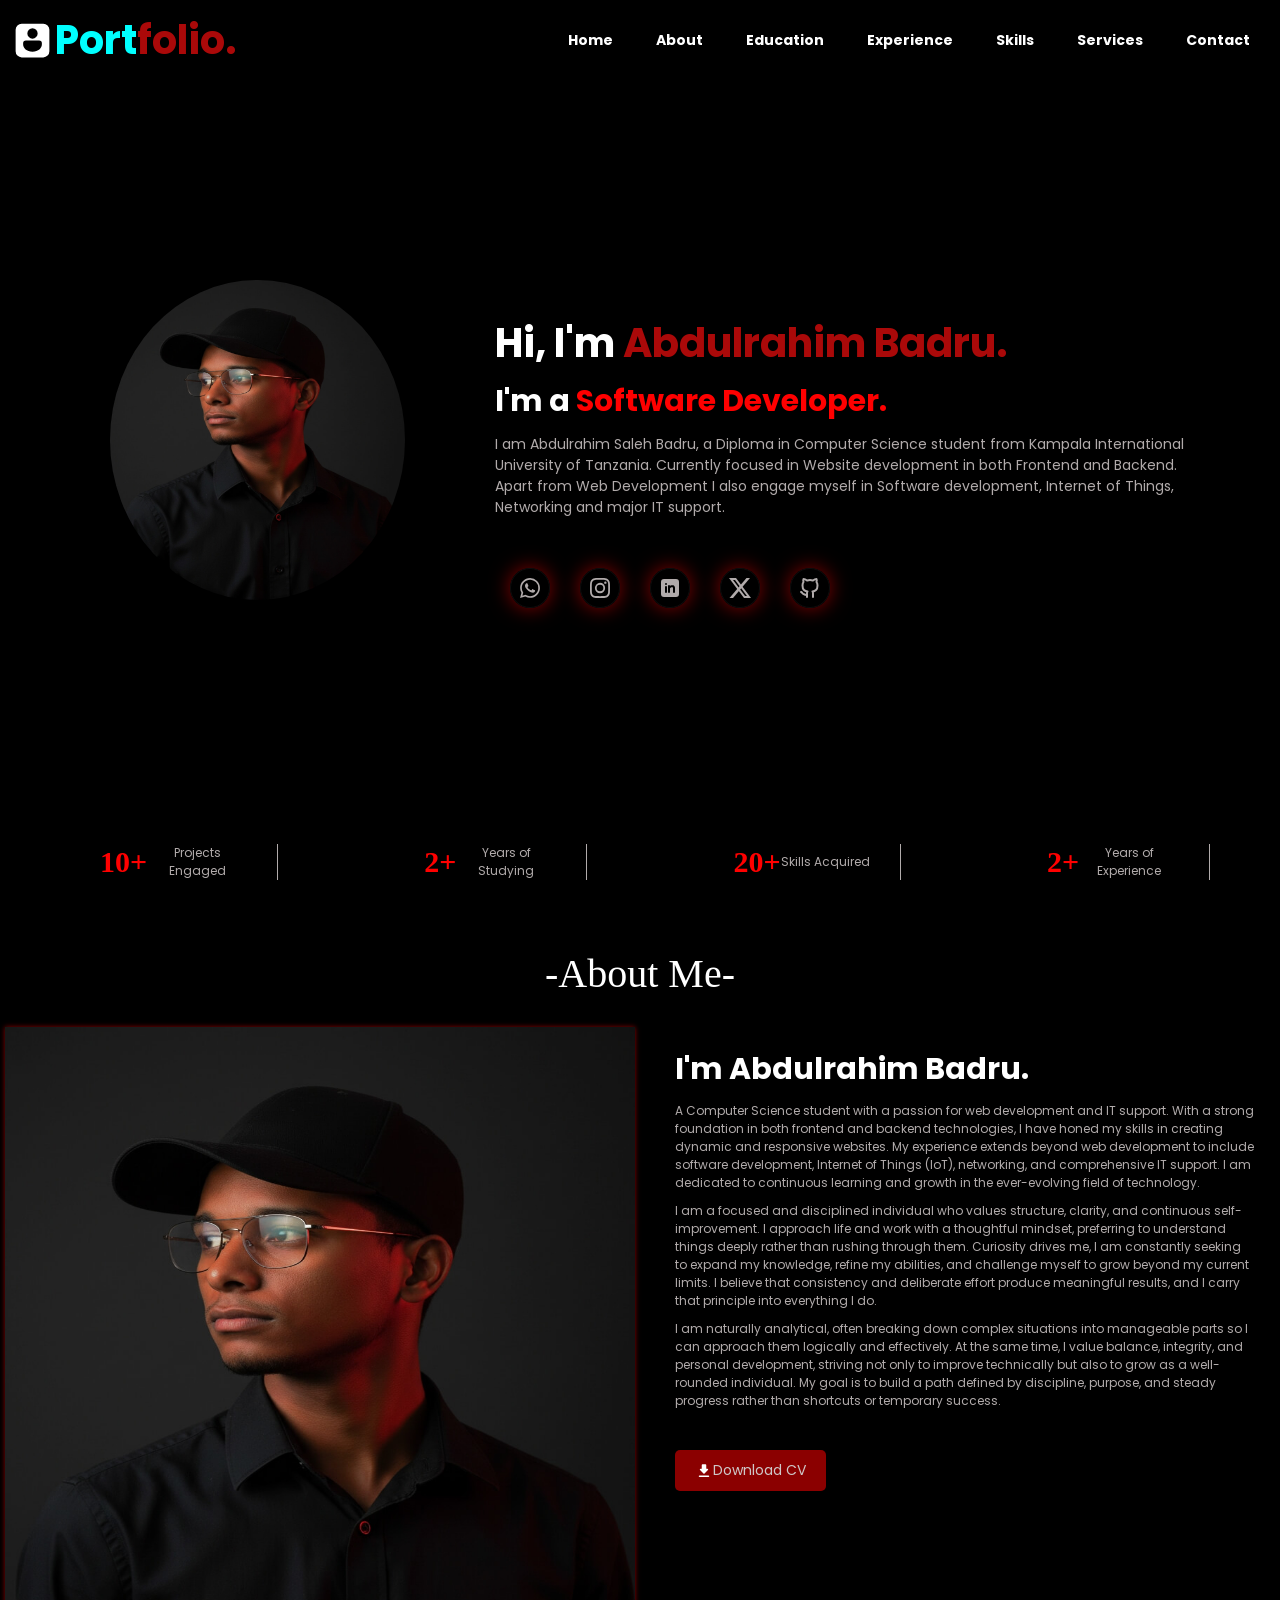
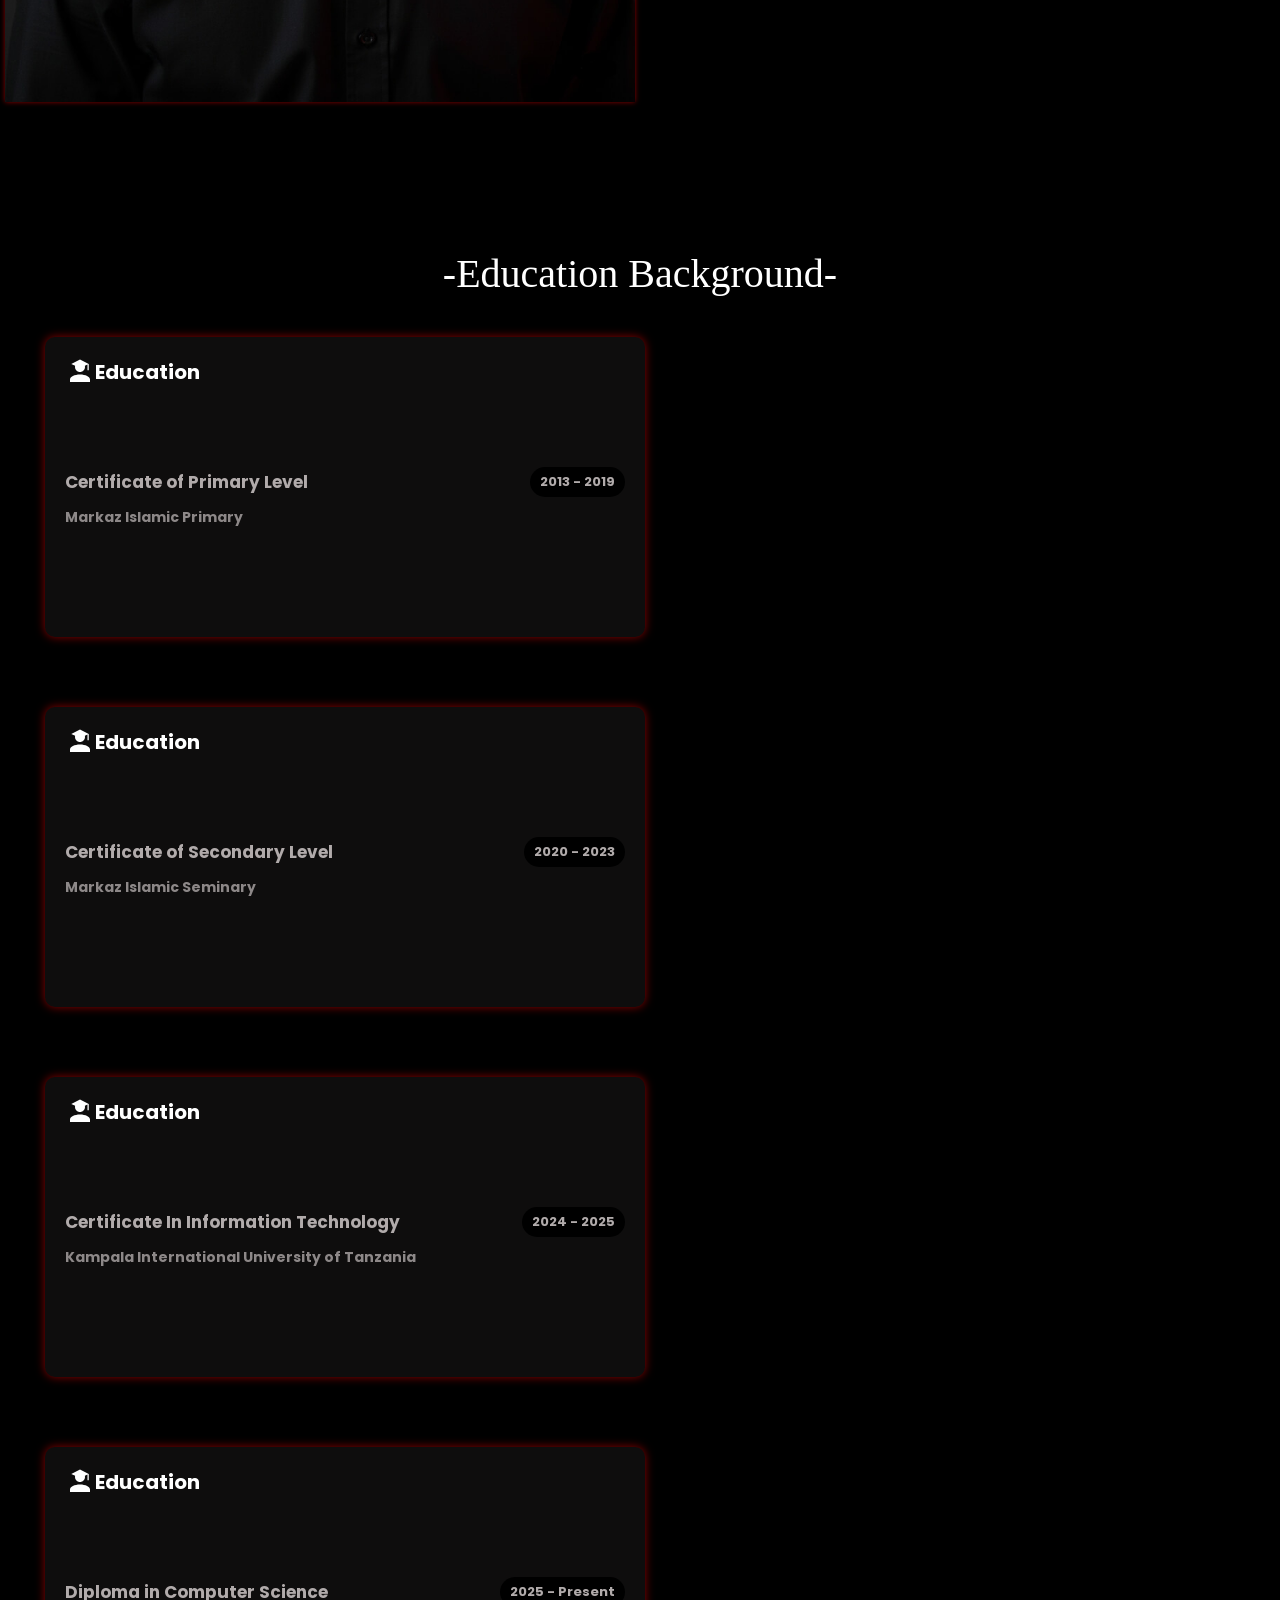
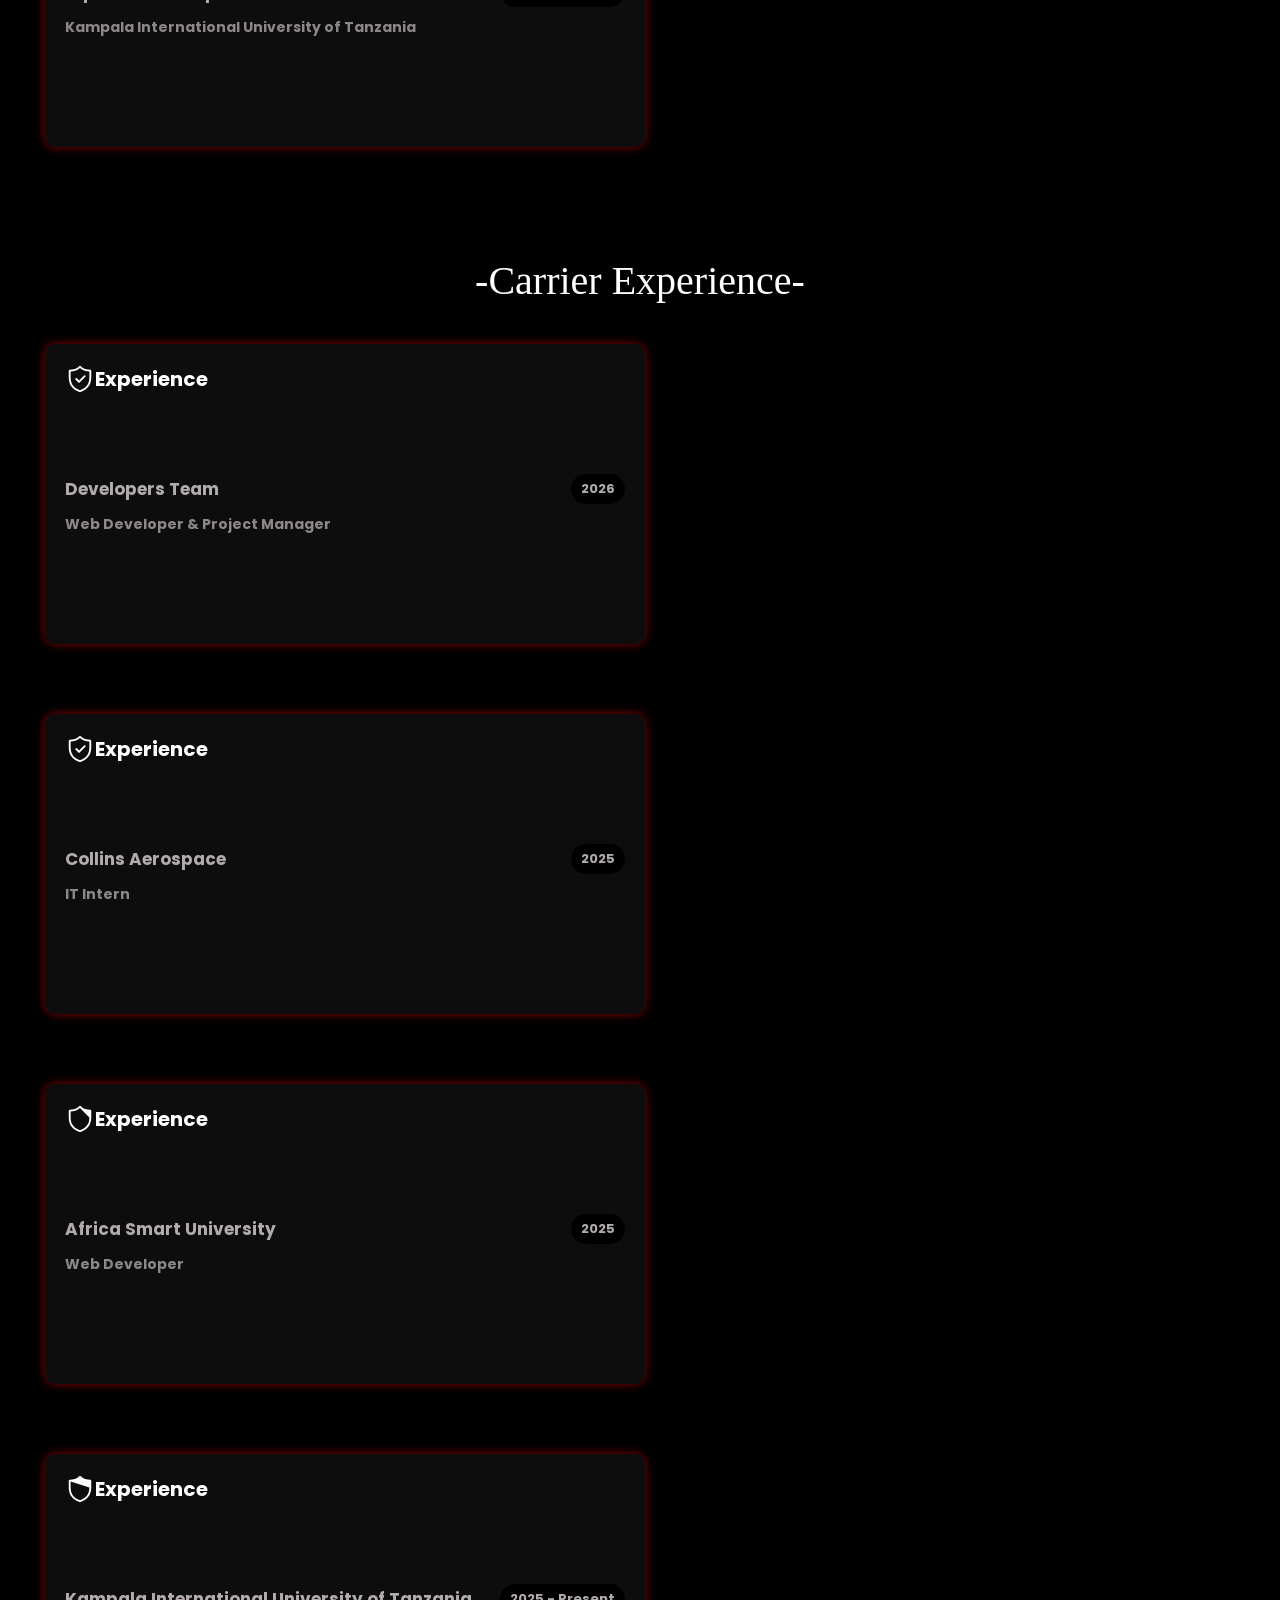
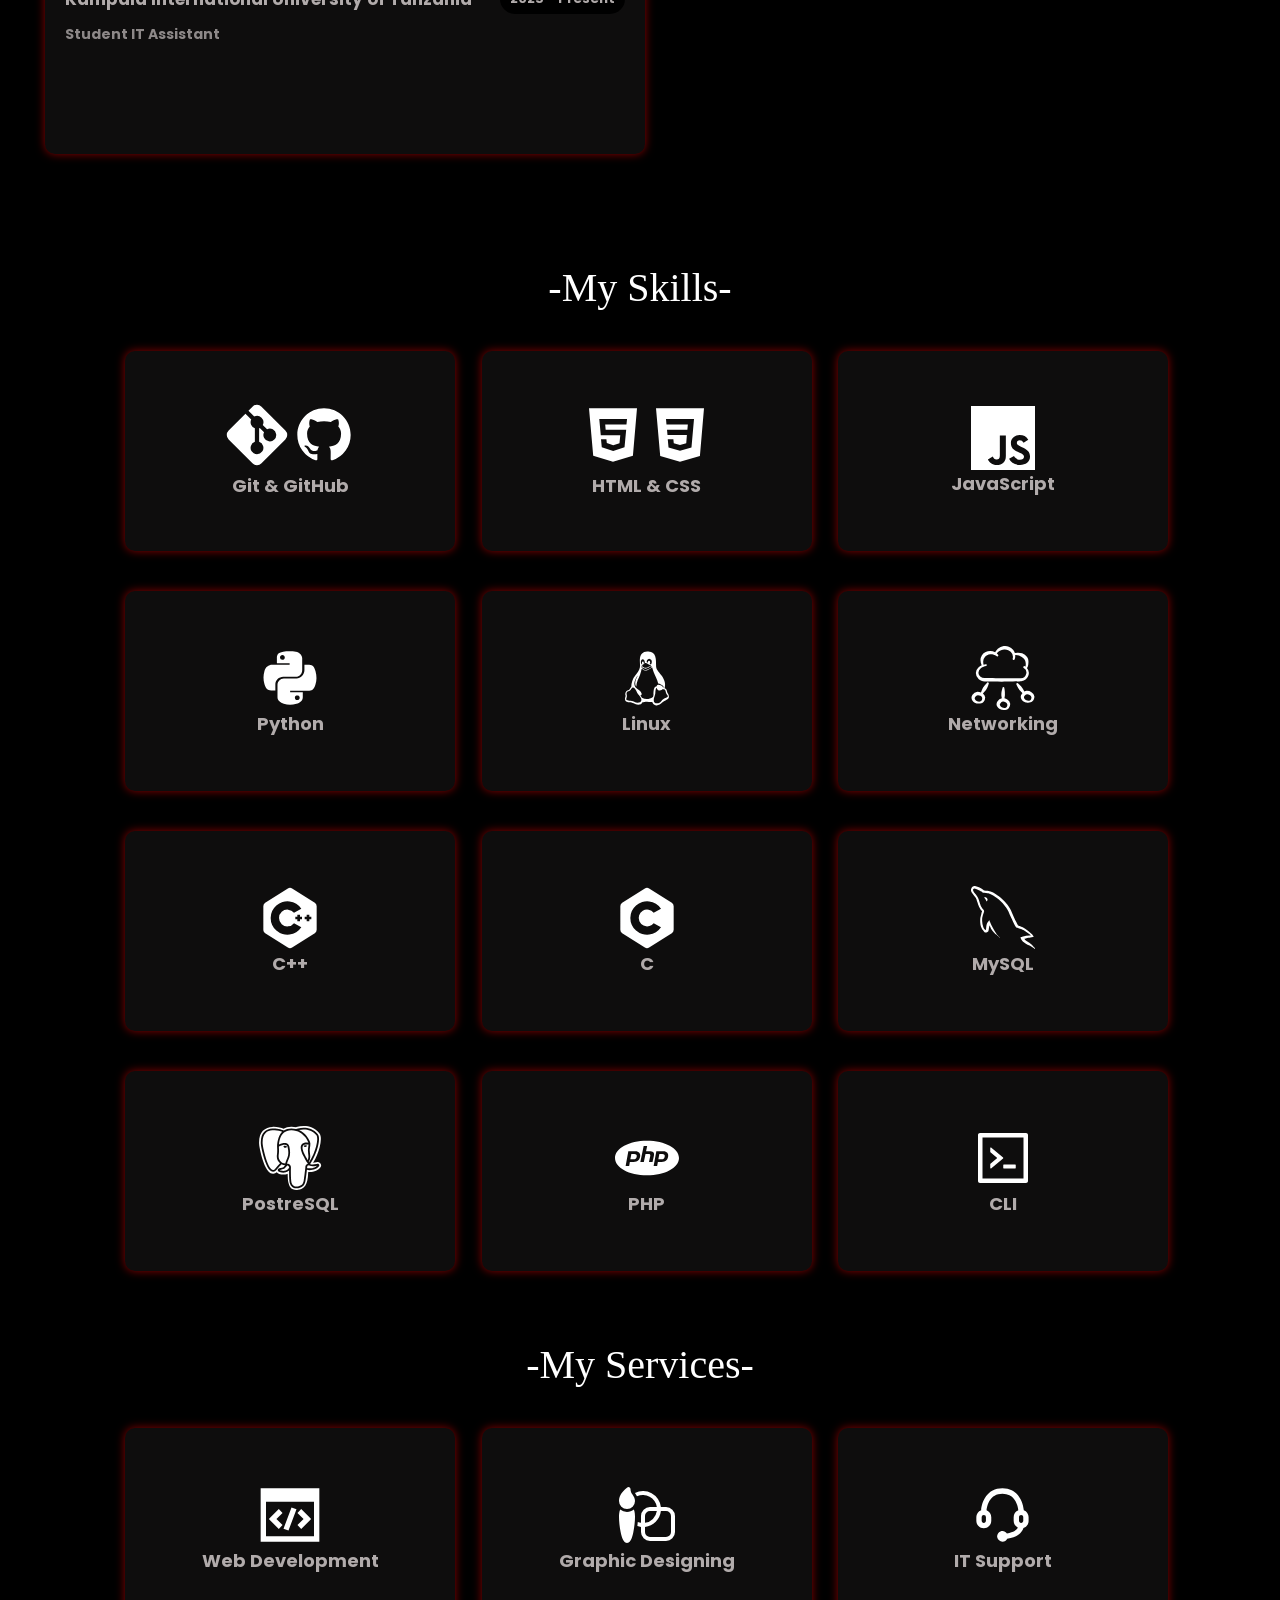
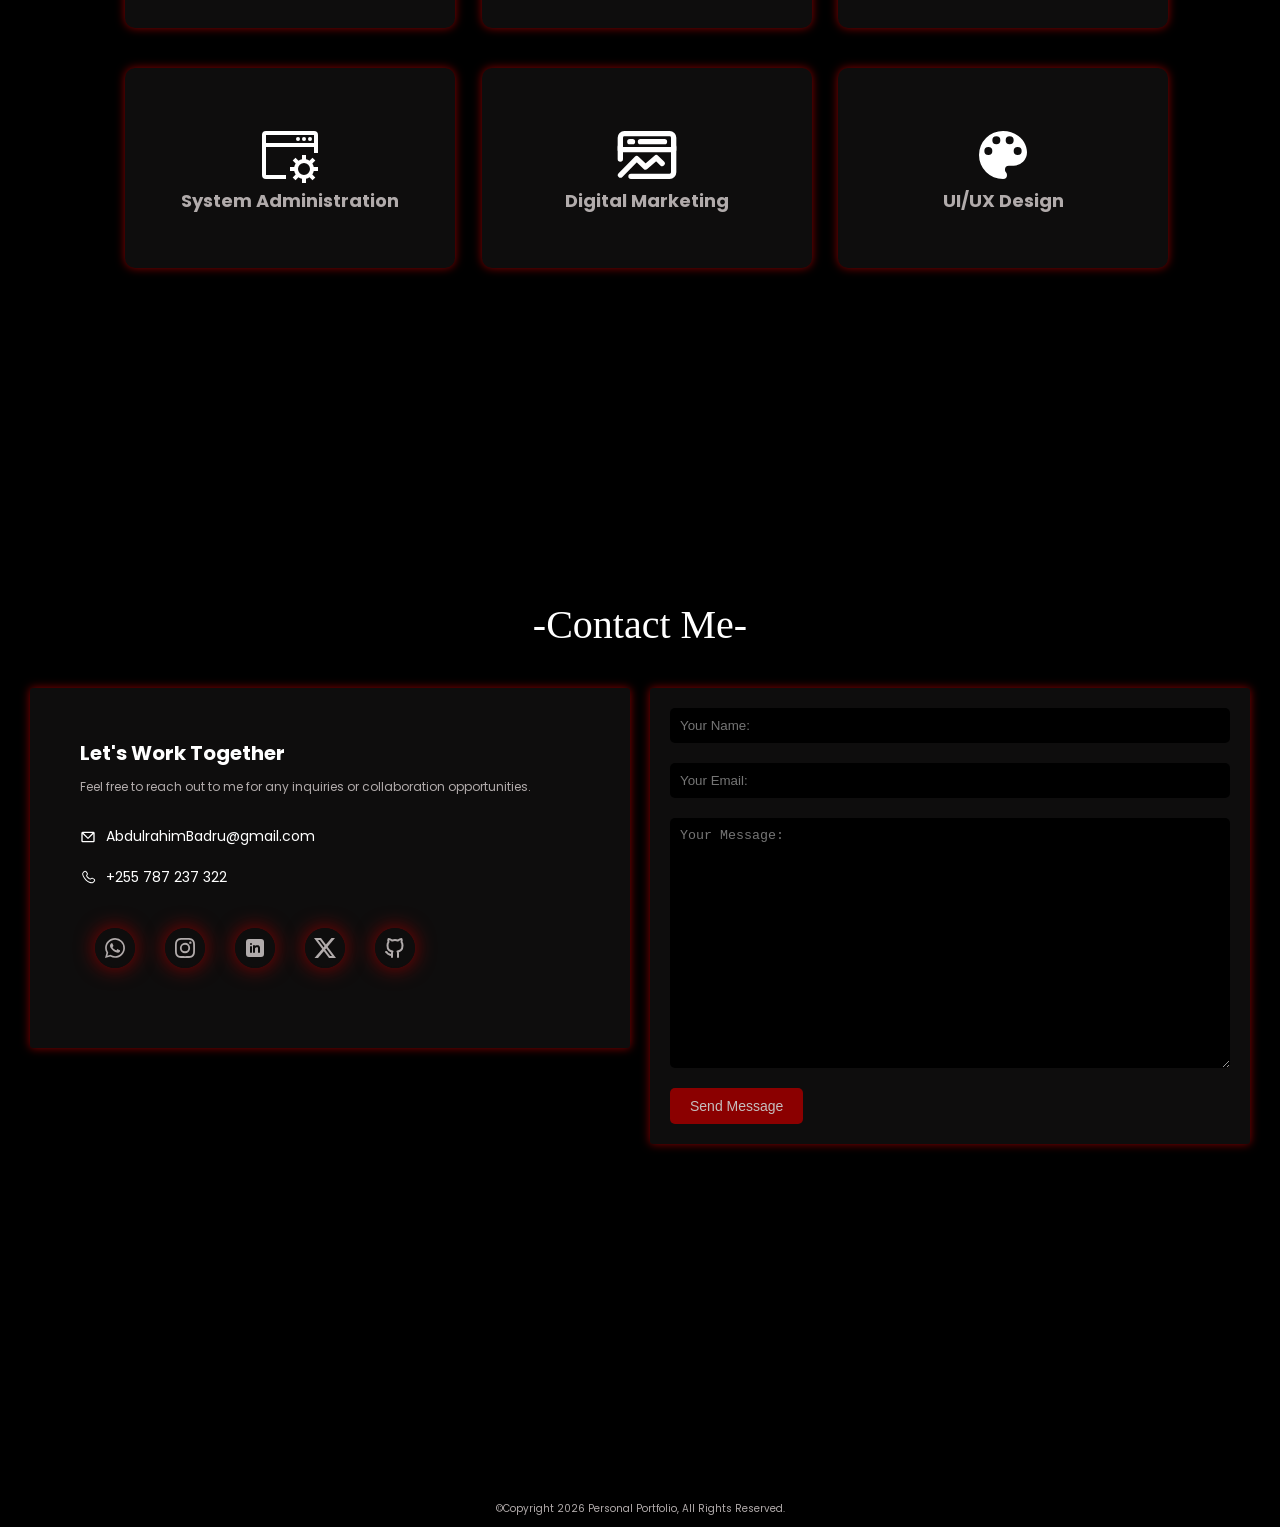
==== commit 03ac5130: "Added Page Animations && Fixed Responsiveness" ====
--- a/index.html
+++ b/index.html
@@ -4,8 +4,8 @@
     <meta charset="UTF-8">
     <meta name="viewport" content="width=device-width, initial-scale=1.0">
     <title>Portfolio.</title>
-    <link rel="stylesheet" href="Style2.css">
-    <link rel="icon" href="images/Icon.png" type="image/x-icon">
+    <link rel="stylesheet" href="Style.css">
+    <link rel="icon" href="/assets/images/Icon.png" type="image/x-icon">
 </head>
 <body>
     <header>
@@ -27,24 +27,24 @@
     <section id="home-section">
         <div class="home-main">
             <div class="home-image">
-            <img src="images/Profile.jpg" alt="profile-photo" height="300" width="500">
+            <img src="/assets/images/Profile.jpg" alt="profile-photo" height="300" width="500">
             </div>
             <div class="home-content">
                 <h1>Hi, I'm <span>Abdulrahim Badru.</span></h1>
                 <h3 class="typing-text">I'm a <span> </span></h3>
                 <p>I am Abdulrahim Saleh Badru, a Diploma in Computer Science student from Kampala International University of Tanzania. Currently focused in Website development in both Frontend and Backend. Apart from Web Development I also engage myself in Software development, Internet of Things, Networking and major IT support.</p>
                 <div class="social-icons">
-                    <a href="https://wa.me/+255787237322" id="whatsapp">
+                    <a href="https://wa.me/+255787237322" id="whatsapp" target="_blank">
                         <svg xmlns="http://www.w3.org/2000/svg" width="24" height="24" viewBox="0 0 24 24">
                             <path fill="currentColor" d="M19.05 4.91A9.82 9.82 0 0 0 12.04 2c-5.46 0-9.91 4.45-9.91 9.91c0 1.75.46 3.45 1.32 4.95L2.05 22l5.25-1.38c1.45.79 3.08 1.21 4.74 1.21c5.46 0 9.91-4.45 9.91-9.91c0-2.65-1.03-5.14-2.9-7.01m-7.01 15.24c-1.48 0-2.93-.4-4.2-1.15l-.3-.18l-3.12.82l.83-3.04l-.2-.31a8.26 8.26 0 0 1-1.26-4.38c0-4.54 3.7-8.24 8.24-8.24c2.2 0 4.27.86 5.82 2.42a8.18 8.18 0 0 1 2.41 5.83c.02 4.54-3.68 8.23-8.22 8.23m4.52-6.16c-.25-.12-1.47-.72-1.69-.81c-.23-.08-.39-.12-.56.12c-.17.25-.64.81-.78.97c-.14.17-.29.19-.54.06c-.25-.12-1.05-.39-1.99-1.23c-.74-.66-1.23-1.47-1.38-1.72c-.14-.25-.02-.38.11-.51c.11-.11.25-.29.37-.43s.17-.25.25-.41c.08-.17.04-.31-.02-.43s-.56-1.34-.76-1.84c-.2-.48-.41-.42-.56-.43h-.48c-.17 0-.43.06-.66.31c-.22.25-.86.85-.86 2.07s.89 2.4 1.01 2.56c.12.17 1.75 2.67 4.23 3.74c.59.26 1.05.41 1.41.52c.59.19 1.13.16 1.56.1c.48-.07 1.47-.6 1.67-1.18c.21-.58.21-1.07.14-1.18s-.22-.16-.47-.28"/>
                         </svg>
                     </a>
-                    <a href="https://instagram.com/Smarderve" id="instagram">
+                    <a href="https://instagram.com/Smarderve" id="instagram" target="_blank">
                         <svg xmlns="http://www.w3.org/2000/svg" width="24" height="24" viewBox="0 0 24 24">
                             <path fill="currentColor" d="M17.34 5.46a1.2 1.2 0 1 0 1.2 1.2a1.2 1.2 0 0 0-1.2-1.2m4.6 2.42a7.6 7.6 0 0 0-.46-2.43a4.9 4.9 0 0 0-1.16-1.77a4.7 4.7 0 0 0-1.77-1.15a7.3 7.3 0 0 0-2.43-.47C15.06 2 14.72 2 12 2s-3.06 0-4.12.06a7.3 7.3 0 0 0-2.43.47a4.8 4.8 0 0 0-1.77 1.15a4.7 4.7 0 0 0-1.15 1.77a7.3 7.3 0 0 0-.47 2.43C2 8.94 2 9.28 2 12s0 3.06.06 4.12a7.3 7.3 0 0 0 .47 2.43a4.7 4.7 0 0 0 1.15 1.77a4.8 4.8 0 0 0 1.77 1.15a7.3 7.3 0 0 0 2.43.47C8.94 22 9.28 22 12 22s3.06 0 4.12-.06a7.3 7.3 0 0 0 2.43-.47a4.7 4.7 0 0 0 1.77-1.15a4.85 4.85 0 0 0 1.16-1.77a7.6 7.6 0 0 0 .46-2.43c0-1.06.06-1.4.06-4.12s0-3.06-.06-4.12M20.14 16a5.6 5.6 0 0 1-.34 1.86a3.06 3.06 0 0 1-.75 1.15a3.2 3.2 0 0 1-1.15.75a5.6 5.6 0 0 1-1.86.34c-1 .05-1.37.06-4 .06s-3 0-4-.06a5.7 5.7 0 0 1-1.94-.3a3.3 3.3 0 0 1-1.1-.75a3 3 0 0 1-.74-1.15a5.5 5.5 0 0 1-.4-1.9c0-1-.06-1.37-.06-4s0-3 .06-4a5.5 5.5 0 0 1 .35-1.9A3 3 0 0 1 5 5a3.1 3.1 0 0 1 1.1-.8A5.7 5.7 0 0 1 8 3.86c1 0 1.37-.06 4-.06s3 0 4 .06a5.6 5.6 0 0 1 1.86.34a3.06 3.06 0 0 1 1.19.8a3.1 3.1 0 0 1 .75 1.1a5.6 5.6 0 0 1 .34 1.9c.05 1 .06 1.37.06 4s-.01 3-.06 4M12 6.87A5.13 5.13 0 1 0 17.14 12A5.12 5.12 0 0 0 12 6.87m0 8.46A3.33 3.33 0 1 1 15.33 12A3.33 3.33 0 0 1 12 15.33"/>
                         </svg>
                     </a>
-                    <a href="https://linkedin.com/in/Abdulrahim ." id="linkedin">
+                    <a href="https://linkedin.com/in/Abdulrahim ." id="linkedin" target="_blank">
                         <svg xmlns="http://www.w3.org/2000/svg" width="24" height="24" viewBox="0 0 24 24">
                             <g fill="none" fill-rule="evenodd">
                                 <path d="m12.593 23.258l-.011.002l-.071.035l-.02.004l-.014-.004l-.071-.035q-.016-.005-.024.005l-.004.01l-.017.428l.005.02l.01.013l.104.074l.015.004l.012-.004l.104-.074l.012-.016l.004-.017l-.017-.427q-.004-.016-.017-.018m.265-.113l-.013.002l-.185.093l-.01.01l-.003.011l.018.43l.005.012l.008.007l.201.093q.019.005.029-.008l.004-.014l-.034-.614q-.005-.018-.02-.022m-.715.002a.02.02 0 0 0-.027.006l-.006.014l-.034.614q.001.018.017.024l.015-.002l.201-.093l.01-.008l.004-.011l.017-.43l-.003-.012l-.01-.01z"/>
@@ -52,7 +52,7 @@
                             </g>
                         </svg> 
                     </a>
-                    <a href="https://x.com/Smarderve" id="twitter">
+                    <a href="https://x.com/Smarderve" id="twitter" target="_blank">
                         <svg xmlns="http://www.w3.org/2000/svg" width="24" height="24" viewBox="0 0 24 24">
                             <g fill="currentColor">
                                 <path d="M1 2h2.5L3.5 2h-2.5zM5.5 2h2.5L7.2 2h-2.5z">
@@ -67,7 +67,7 @@
                             </g>
                         </svg>
                     </a>
-                    <a href="https://github.com/Smarderve" class="github">
+                    <a href="https://github.com/Smarderve" class="github" target="_blank">
                         <svg xmlns="http://www.w3.org/2000/svg" width="24" height="24" viewBox="0 0 24 24">
                             <mask id="SVGtXXaGeHA" width="24" height="24" x="0" y="0">
                                 <g fill="#fff">
@@ -112,25 +112,25 @@
         </div>
     </section>
     <section id="about-section">
-        <h1>About Me</h1>
+        <h1>-About Me-</h1>
         <div class="containers">
             <div class="image">
-                <img src="images/Profile.jpg" alt="Profile">
+                <img src="assets/images/Profile.jpg" alt="Profile">
             </div>
             <div class="container">
                 <h2>I'm Abdulrahim Badru.</h2>
                 <p>A Computer Science student with a passion for web development and IT support. With a strong foundation in both frontend and backend technologies, I have honed my skills in creating dynamic and responsive websites. My experience extends beyond web development to include software development, Internet of Things (IoT), networking, and comprehensive IT support. I am dedicated to continuous learning and growth in the ever-evolving field of technology.</p>
                 <p>I am a focused and disciplined individual who values structure, clarity, and continuous self-improvement. I approach life and work with a thoughtful mindset, preferring to understand things deeply rather than rushing through them. Curiosity drives me, I am constantly seeking to expand my knowledge, refine my abilities, and challenge myself to grow beyond my current limits. I believe that consistency and deliberate effort produce meaningful results, and I carry that principle into everything I do. </p>
                 <p>I am naturally analytical, often breaking down complex situations into manageable parts so I can approach them logically and effectively. At the same time, I value balance, integrity, and personal development, striving not only to improve technically but also to grow as a well-rounded individual. My goal is to build a path defined by discipline, purpose, and steady progress rather than shortcuts or temporary success.</p>
-                <button type="button">
+                <a href="assets/pdf/Portfolio_.pdf" download="Abdulrahim_Badru-CV.pdf" class="button">
                     <svg xmlns="http://www.w3.org/2000/svg" width="18" height="18" viewBox="0 0 24 24">
 	                <path fill="#fff" d="M16.59 9H15V4c0-.55-.45-1-1-1h-4c-.55 0-1 .45-1 1v5H7.41c-.89 0-1.34 1.08-.71 1.71l4.59 4.59c.39.39 1.02.39 1.41 0l4.59-4.59c.63-.63.19-1.71-.7-1.71M5 19c0 .55.45 1 1 1h12c.55 0 1-.45 1-1s-.45-1-1-1H6c-.55 0-1 .45-1 1" />
-                </svg>Download CV</button>
+                </svg>Download CV</a>
             </div>
         </div>
     </section>
     <section id="education-section">
-            <h1>Education Background</h1>
+            <h1>-Education Background-</h1>
             <div class="education-cards">
                 <div class="education-card">
                     <div class="card-top">
@@ -140,10 +140,10 @@
                         <h2>Education</h2>
                     </div>
                     <div class="card-center">
-                        <h3>Markaz Islamic Primary</h3>
+                        <h3>Certificate of Primary Level</h3>
                         <p class="timeline">2013 - 2019</p>
                     </div>
-                    <p>Certificate of Primary Level</p>
+                    <p>Markaz Islamic Primary</p>
                 </div>
                 <div class="education-card">
                     <div class="card-top">
@@ -153,10 +153,10 @@
                         <h2>Education</h2>
                     </div>
                     <div class="card-center">
-                        <h3>Markaz Islamic Seminary</h3>
+                        <h3>Certificate of Secondary Level</h3>
                         <p class="timeline">2020 - 2023</p>
                     </div>
-                    <p>Certificate of Secondary Level</p>
+                    <p>Markaz Islamic Seminary</p>
                 </div>
                 <div class="education-card">
                     <div class="card-top">
@@ -166,10 +166,10 @@
                         <h2>Education</h2>
                     </div>
                     <div class="card-center">
-                        <h3>Kampala International University of Tanzania</h3>
+                        <h3>Certificate In Information Technology</h3>
                         <p class="timeline">2024 - 2025</p>
                     </div>
-                    <p>Certificate In Information Technology</p>
+                    <p>Kampala International University of Tanzania</p>
                 </div>
                 <div class="education-card">
                     <div class="card-top">
@@ -179,16 +179,16 @@
                         <h2>Education</h2>
                     </div>
                     <div class="card-center">
-                        <h3>Kampala International University of Tanzania</h3>
+                        <h3>Diploma in Computer Science</h3>
                         <p class="timeline">2025 - Present</p>
                     </div>
-                    <p>Diploma in Computer Science</p>
+                    <p>Kampala International University of Tanzania</p>
                 </div>
             </div>
         </div>
     </section>
     <section id="experience-section">
-        <h1>Carrier Experience</h1>
+        <h1>-Carrier Experience-</h1>
         <div class="experience-cards">
             <div class="experience-card">
                 <div class="card-top">
@@ -245,7 +245,7 @@
         </div>
     </section>
     <section id="skills-section">
-        <h1>My Skills</h1>
+        <h1>-My Skills-</h1>
         <div class="cards">
             <div class="card">
                 <div class="icons">
@@ -334,7 +334,7 @@
         </div>
     </section>
     <section id="services-section">
-        <h1>My Services</h1>
+        <h1>-My Services-</h1>
         <div class="cards">
             <div class="card">
                 <svg xmlns="http://www.w3.org/2000/svg" width="64" height="64" viewBox="0 0 24 24">
@@ -382,33 +382,33 @@
         </div>
     </section>
     <section id="contact-section">
-        <h1>Contact Me</h1>
+        <h1>-Contact Me-</h1>
         <div class="contact-box">
             <div class="contact-card">
                 <h3>Let's Work Together</h3>
                 <p>Feel free to reach out to me for any inquiries or collaboration opportunities.</p>
-                <a class="contact-info" href="mailto:smarderve@gmail.com">
+                <a class="contact-info" href="mailto:smarderve@gmail.com" target="_blank">
                 <svg xmlns="http://www.w3.org/2000/svg" width="16" height="16" viewBox="0 0 24 24">
 	                <g fill="none"><path d="m12.593 23.258l-.011.002l-.071.035l-.02.004l-.014-.004l-.071-.035q-.016-.005-.024.005l-.004.01l-.017.428l.005.02l.01.013l.104.074l.015.004l.012-.004l.104-.074l.012-.016l.004-.017l-.017-.427q-.004-.016-.017-.018m.265-.113l-.013.002l-.185.093l-.01.01l-.003.011l.018.43l.005.012l.008.007l.201.093q.019.005.029-.008l.004-.014l-.034-.614q-.005-.018-.02-.022m-.715.002a.02.02 0 0 0-.027.006l-.006.014l-.034.614q.001.018.017.024l.015-.002l.201-.093l.01-.008l.004-.011l.017-.43l-.003-.012l-.01-.01z" />
 		            <path fill="#fff" d="M20 4a2 2 0 0 1 1.995 1.85L22 6v12a2 2 0 0 1-1.85 1.995L20 20H4a2 2 0 0 1-1.995-1.85L2 18V6a2 2 0 0 1 1.85-1.995L4 4zm0 3.414l-6.94 6.94a1.5 1.5 0 0 1-2.12 0L4 7.414V18h16zM18.586 6H5.414L12 12.586z" />
 	                </g>
                 </svg>AbdulrahimBadru@gmail.com</a>
-                <a class="contact-info" href="tel:+255787237322">
+                <a class="contact-info" href="tel:+255787237322" target="_blank">
                 <svg xmlns="http://www.w3.org/2000/svg" width="16" height="16" viewBox="0 0 24 24">
 	                <path fill="#fff" d="m16.1 13.359l-.528-.532zm.456-.453l.529.532zm2.417-.317l-.358.66zm1.91 1.039l-.358.659zm.539 3.255l.529.532zm-1.42 1.412l-.53-.531zm-1.326.67l.07.747zm-9.86-4.238l.528-.532zM4.002 5.746l-.749.042zm6.474 1.451l.53.532zm.157-2.654l.6-.449zM9.374 2.86l-.601.45zM6.26 2.575l.53.532zm-1.57 1.56l-.528-.531zm7.372 7.362l.529-.532zm4.567 2.394l.455-.453l-1.058-1.064l-.455.453zm1.985-.643l1.91 1.039l.716-1.318l-1.91-1.038zm2.278 3.103l-1.42 1.413l1.057 1.063l1.42-1.412zm-2.286 1.867c-1.45.136-5.201.015-9.263-4.023l-1.057 1.063c4.432 4.407 8.65 4.623 10.459 4.454zm-9.263-4.023c-3.871-3.85-4.512-7.087-4.592-8.492l-1.498.085c.1 1.768.895 5.356 5.033 9.47zm1.376-6.18l.286-.286L9.95 6.666l-.287.285zm.515-3.921L9.974 2.41l-1.201.899l1.26 1.684zM5.733 2.043l-1.57 1.56l1.058 1.064l1.57-1.56zm4.458 5.44c-.53-.532-.53-.532-.53-.53h-.002l-.003.004a1 1 0 0 0-.127.157c-.054.08-.113.185-.163.318a2.1 2.1 0 0 0-.088 1.071c.134.865.73 2.008 2.256 3.526l1.058-1.064c-1.429-1.42-1.769-2.284-1.832-2.692c-.03-.194.001-.29.01-.312q.009-.02 0-.006a.3.3 0 0 1-.03.039l-.01.01l-.01.009zm1.343 4.546c1.527 1.518 2.676 2.11 3.542 2.242c.443.068.8.014 1.071-.087a1.5 1.5 0 0 0 .42-.236l.05-.045l.007-.006l.003-.003l.001-.002s.002-.001-.527-.533c-.53-.532-.528-.533-.528-.533l.002-.002l.002-.002l.006-.005l.01-.01l.038-.03q.014-.009-.007.002c-.025.009-.123.04-.32.01c-.414-.064-1.284-.404-2.712-1.824zm-1.56-9.62C8.954 1.049 6.95.834 5.733 2.044L6.79 3.107c.532-.529 1.476-.475 1.983.202zM4.752 5.704c-.02-.346.139-.708.469-1.036L4.163 3.604c-.537.534-.96 1.29-.909 2.184zm14.72 12.06c-.274.274-.57.428-.865.455l.139 1.494c.735-.069 1.336-.44 1.784-.885zM11.006 7.73c.985-.979 1.058-2.527.229-3.635l-1.201.899c.403.539.343 1.246-.085 1.673zm9.52 6.558c.817.444.944 1.49.367 2.064l1.058 1.064c1.34-1.333.927-3.557-.71-4.446zm-3.441-.849c.384-.382 1.002-.476 1.53-.19l.716-1.317c-1.084-.59-2.428-.427-3.304.443z" />
                 </svg>+255 787 237 322</a>
                 <div class="social-icons">
-                    <a href="https://wa.me/+255787237322" id="whatsapp">
+                    <a href="https://wa.me/+255787237322" id="whatsapp" target="_blank">
                         <svg xmlns="http://www.w3.org/2000/svg" width="24" height="24" viewBox="0 0 24 24">
                             <path fill="currentColor" d="M19.05 4.91A9.82 9.82 0 0 0 12.04 2c-5.46 0-9.91 4.45-9.91 9.91c0 1.75.46 3.45 1.32 4.95L2.05 22l5.25-1.38c1.45.79 3.08 1.21 4.74 1.21c5.46 0 9.91-4.45 9.91-9.91c0-2.65-1.03-5.14-2.9-7.01m-7.01 15.24c-1.48 0-2.93-.4-4.2-1.15l-.3-.18l-3.12.82l.83-3.04l-.2-.31a8.26 8.26 0 0 1-1.26-4.38c0-4.54 3.7-8.24 8.24-8.24c2.2 0 4.27.86 5.82 2.42a8.18 8.18 0 0 1 2.41 5.83c.02 4.54-3.68 8.23-8.22 8.23m4.52-6.16c-.25-.12-1.47-.72-1.69-.81c-.23-.08-.39-.12-.56.12c-.17.25-.64.81-.78.97c-.14.17-.29.19-.54.06c-.25-.12-1.05-.39-1.99-1.23c-.74-.66-1.23-1.47-1.38-1.72c-.14-.25-.02-.38.11-.51c.11-.11.25-.29.37-.43s.17-.25.25-.41c.08-.17.04-.31-.02-.43s-.56-1.34-.76-1.84c-.2-.48-.41-.42-.56-.43h-.48c-.17 0-.43.06-.66.31c-.22.25-.86.85-.86 2.07s.89 2.4 1.01 2.56c.12.17 1.75 2.67 4.23 3.74c.59.26 1.05.41 1.41.52c.59.19 1.13.16 1.56.1c.48-.07 1.47-.6 1.67-1.18c.21-.58.21-1.07.14-1.18s-.22-.16-.47-.28"/>
                         </svg>
                     </a>
-                    <a href="https://instagram.com/Smarderve" id="instagram">
+                    <a href="https://instagram.com/Smarderve" id="instagram" target="_blank">
                         <svg xmlns="http://www.w3.org/2000/svg" width="24" height="24" viewBox="0 0 24 24">
                             <path fill="currentColor" d="M17.34 5.46a1.2 1.2 0 1 0 1.2 1.2a1.2 1.2 0 0 0-1.2-1.2m4.6 2.42a7.6 7.6 0 0 0-.46-2.43a4.9 4.9 0 0 0-1.16-1.77a4.7 4.7 0 0 0-1.77-1.15a7.3 7.3 0 0 0-2.43-.47C15.06 2 14.72 2 12 2s-3.06 0-4.12.06a7.3 7.3 0 0 0-2.43.47a4.8 4.8 0 0 0-1.77 1.15a4.7 4.7 0 0 0-1.15 1.77a7.3 7.3 0 0 0-.47 2.43C2 8.94 2 9.28 2 12s0 3.06.06 4.12a7.3 7.3 0 0 0 .47 2.43a4.7 4.7 0 0 0 1.15 1.77a4.8 4.8 0 0 0 1.77 1.15a7.3 7.3 0 0 0 2.43.47C8.94 22 9.28 22 12 22s3.06 0 4.12-.06a7.3 7.3 0 0 0 2.43-.47a4.7 4.7 0 0 0 1.77-1.15a4.85 4.85 0 0 0 1.16-1.77a7.6 7.6 0 0 0 .46-2.43c0-1.06.06-1.4.06-4.12s0-3.06-.06-4.12M20.14 16a5.6 5.6 0 0 1-.34 1.86a3.06 3.06 0 0 1-.75 1.15a3.2 3.2 0 0 1-1.15.75a5.6 5.6 0 0 1-1.86.34c-1 .05-1.37.06-4 .06s-3 0-4-.06a5.7 5.7 0 0 1-1.94-.3a3.3 3.3 0 0 1-1.1-.75a3 3 0 0 1-.74-1.15a5.5 5.5 0 0 1-.4-1.9c0-1-.06-1.37-.06-4s0-3 .06-4a5.5 5.5 0 0 1 .35-1.9A3 3 0 0 1 5 5a3.1 3.1 0 0 1 1.1-.8A5.7 5.7 0 0 1 8 3.86c1 0 1.37-.06 4-.06s3 0 4 .06a5.6 5.6 0 0 1 1.86.34a3.06 3.06 0 0 1 1.19.8a3.1 3.1 0 0 1 .75 1.1a5.6 5.6 0 0 1 .34 1.9c.05 1 .06 1.37.06 4s-.01 3-.06 4M12 6.87A5.13 5.13 0 1 0 17.14 12A5.12 5.12 0 0 0 12 6.87m0 8.46A3.33 3.33 0 1 1 15.33 12A3.33 3.33 0 0 1 12 15.33"/>
                         </svg>
                     </a>
-                    <a href="https://linkedin.com/in/Abdulrahim ." id="linkedin">
+                    <a href="https://linkedin.com/in/Abdulrahim ." id="linkedin" target="_blank">
                         <svg xmlns="http://www.w3.org/2000/svg" width="24" height="24" viewBox="0 0 24 24">
                             <g fill="none" fill-rule="evenodd">
                                 <path d="m12.593 23.258l-.011.002l-.071.035l-.02.004l-.014-.004l-.071-.035q-.016-.005-.024.005l-.004.01l-.017.428l.005.02l.01.013l.104.074l.015.004l.012-.004l.104-.074l.012-.016l.004-.017l-.017-.427q-.004-.016-.017-.018m.265-.113l-.013.002l-.185.093l-.01.01l-.003.011l.018.43l.005.012l.008.007l.201.093q.019.005.029-.008l.004-.014l-.034-.614q-.005-.018-.02-.022m-.715.002a.02.02 0 0 0-.027.006l-.006.014l-.034.614q.001.018.017.024l.015-.002l.201-.093l.01-.008l.004-.011l.017-.43l-.003-.012l-.01-.01z"/>
@@ -416,7 +416,7 @@
                             </g>
                         </svg> 
                     </a>
-                    <a href="https://x.com/Smarderve" id="twitter">
+                    <a href="https://x.com/Smarderve" id="twitter" target="_blank">
                         <svg xmlns="http://www.w3.org/2000/svg" width="24" height="24" viewBox="0 0 24 24">
                             <g fill="currentColor">
                                 <path d="M1 2h2.5L3.5 2h-2.5zM5.5 2h2.5L7.2 2h-2.5z">
@@ -431,7 +431,7 @@
                             </g>
                         </svg>
                     </a>
-                    <a href="https://github.com/Smarderve" class="github">
+                    <a href="https://github.com/Smarderve" class="github" target="_blank">
                         <svg xmlns="http://www.w3.org/2000/svg" width="24" height="24" viewBox="0 0 24 24">
                             <mask id="SVGtXXaGeHA" width="24" height="24" x="0" y="0">
                                 <g fill="#fff">
@@ -463,5 +463,8 @@
             </div>
         </div>
     </section>
+    <footer>
+        <p>&copy;Copyright 2026 Personal Portfolio, All Rights Reserved.</p>
+    </footer>
 </body>
 </html>
--- a/Style.css
+++ b/Style.css
@@ -0,0 +1,982 @@
+@import url('https://fonts.googleapis.com/css2?family=Poppins:wght@300;400;600;700&display=swap');
+*{
+    margin: 0;
+    padding: 0;
+    box-sizing: border-box;
+}
+
+html{
+    font-size: 62.5%;
+}
+
+body{
+    width: 100%;
+    height: 100vh;
+    overflow-x: hidden;
+    background-color: black;
+    color: white;
+    font-family: 'poppins';
+    cursor: default;
+}
+
+header{
+    font-family: 'poppins';
+    margin-top: 0px;
+    margin-right: 20px;
+    position: fixed;
+    top: 0;
+    left: 0;
+    width: 100%;
+    padding: 10px;
+    background-color: black;
+    filter: drop-shadow(10px);
+    display: flex;
+    justify-content: space-between;
+    align-items: center;
+    z-index: 100;
+}
+
+.logo{
+    display: flex;
+    flex-direction: row;
+    justify-content: center;
+    align-items: center;
+    font-size: 4rem;
+    text-decoration: none;
+    outline: none;
+    color: cyan;
+    font-weight: 700;
+    transition: 0.4s ease-in-out;
+    margin-right: 60px;
+    margin-left: 0px;
+}
+
+nav a{
+    text-decoration: none;
+    font-size: 1.4rem;
+    color: white;
+    cursor: pointer;
+    outline: none;
+    margin: 0 20px;
+    position: relative;
+    transition: 0.3s ease;
+    border-bottom: 3px solid transparent; 
+    font-weight: 700;
+    transition: all 0.1s ease;
+}
+
+nav a::after{
+    content: "";
+    position: absolute;
+    left: 0;
+    bottom: 0;
+    width: 100%;
+    height: 2px;
+    background-color: white;
+    transform: scaleX(0);
+    transform-origin: center;
+    transition: transform 0.1s ease;
+}
+
+nav a:hover::after{
+    transform: scaleX(1);
+}
+
+section{
+    min-height: 100vh;
+    padding: 5rem 9% 1rem;
+}
+
+#home-section{
+    display: flex;
+    flex-direction: column;
+    justify-content: center;
+    align-items: center;
+    padding: 50px 50px 10px;
+}
+
+.home-main{
+    display:flex;
+    justify-content: center;
+    align-items: center;
+    gap: 8rem;
+    margin-top: auto;
+    background-color: black;
+}
+
+.home-content{
+    text-align: start;
+}
+
+.home-content h1{
+    font-size: 4rem;
+    font-weight: 700;
+    line-height: 1.3;
+    margin: 70px 0 10px;
+}
+
+span{
+    color: rgb(170, 9, 9);
+}
+
+.home-content h3{
+    font-size: 3rem;
+    margin-bottom: 10px;
+    font-weight: 700;
+}
+
+.home-content p{
+    font-size: 1.4rem;
+    color: rgb(177, 171, 171);
+    max-width: 700px;
+    margin-bottom: 20px;
+}
+
+.home-image{
+    border-radius: 50%;
+    margin-left: 15px;
+    animation: shadowPulse 2s infinite ease-in-out;
+    transition: 0.3s linear;
+    transition-delay: 3s;
+}
+
+.home-image img{
+    position: relative;
+    width: 23vw;
+    height: 25vw;
+    margin: 10px;
+    border-radius: 50%;
+    cursor: pointer;
+}
+
+.home-buttom{
+    display: flex;
+    flex-direction: row;
+    justify-content: space-between;
+    width: 100%;
+    gap: 20px;
+    padding: 1rem 2rem;
+    margin-top: auto;
+    color: rgb(177, 171, 171);
+    border-radius: 5px;
+    transition: 0.3s ease;
+}
+
+.home-buttom .tab{
+    display: inline-flex;
+    justify-content: start;
+    align-items: center;
+    border-right: 1px solid rgb(177, 171, 171);
+    padding: 0 30px;
+}
+
+.tab h2{
+    font-size: 3rem;
+    font-weight: 600;
+    color: red;
+}
+
+.tab p{
+    width: 100%;
+    max-width: 100px;
+    font-size: 1.2rem;
+    color: rgb(177, 171, 171);
+}
+
+@keyframes appear{
+    from{
+        opacity: 0;
+        transform: translateY(150px) scale(0.95);
+    }
+    to{
+        opacity: 1;
+        transform: translateY(0) scale(1);
+    }
+}
+
+@keyframes shadowPulse {
+    0% {
+        box-shadow: 0 0 10px darkred, 0 0 3px darkred;
+    }
+    5%{
+        box-shadow: 0 0 13px darkred, 0 0 5px darkred;
+    }
+    10%{
+        box-shadow: 0 0 15px darkred, 0 0 10px darkred;
+    }
+    15%{
+        box-shadow: 0 0 18px darkred, 0 0 15px darkred;
+    }
+    25% {
+        box-shadow: 0 0 20px darkred, 0 0 20px darkred;
+    }
+    40% {
+        box-shadow: 0 0 25px darkred, 0 0 30px darkred;
+    }
+    50% {
+        box-shadow: 0 0 30px darkred, 0 0 40px darkred;
+    }
+    60% {
+        box-shadow: 0 0 25px darkred, 0 0 30px darkred;
+    }
+    75% {
+        box-shadow: 0 0 20px darkred, 0 0 20px darkred;
+    }
+    80%{
+         box-shadow: 0 0 20px darkred, 0 0 15px darkred;
+    }
+    90%{
+        box-shadow: 0 0 15px darkred, 0 0 10px darkred;
+    }
+    95%{
+        box-shadow: 0 0 13px darkred, 0 0 5px darkred;
+    }
+    100% {
+        box-shadow: 0 0 10px darkred, 0 0 3px darkred;
+    }
+}
+
+.social-icons{
+    display: flex;
+    justify-content: start;
+    align-items: start;
+}
+
+.social-icons a{
+    display: inline-flex;
+    justify-content: center;
+    align-items: center;
+    text-align: center;
+    width: 4rem;
+    height: 4rem;
+    background-color: transparent;
+    color: rgb(177, 171, 171);
+    box-shadow: 0px 0px 20px darkred;
+    border: 1px solid rgb(14, 13, 13);
+    font-size: 2rem;
+    border-radius: 50%;
+    margin: 3rem 1.5rem 3rem;
+    transition: 0.3s ease;
+}
+
+.social-icons a svg,
+.social-icons a svg path{
+    margin: 0;
+    cursor: pointer;
+    color: rgb(177, 171, 171);
+}
+
+.social-icons a:hover{
+    background-color: rgb(73, 19, 19);
+    transform: scale(1.1);
+    border: 1px solid rgb(90, 66, 66);
+}
+
+.social-icons a:active{
+    transform: scale(0.99);
+}
+
+.typing-text{
+    font-size: 34px;
+    font-weight: 600;
+    min-width: 280px;
+}
+
+.typing-text span{
+    position: relative;
+}
+
+.typing-text span::before{
+    content: "Software Developer.";
+    color: red;
+    animation: words 20s infinite;
+}
+
+.typing-text span::after{
+    content: "";
+    background-color: black;
+    position: absolute;
+    width: calc(100% + 8px);
+    height: 100%;
+    border-left: 3px solid black;
+    right: -8;
+    animation: cursor 0.6s infinite;
+}
+
+@keyframes cursor{
+    to{
+        border-left: 2px solid red;
+    }
+}
+
+@keyframes words{
+    0%,20%{
+        content: "System Developer.";
+    }
+    21%, 40%{
+        content: "Web Developer.";
+    }
+    41%, 60%{
+        content: "Software Developer.";
+    }
+    61%, 80%{
+        content: "Web Designer.";
+    }
+    81%, 100%{
+        content: "Graphics Designer";
+    }
+}
+
+/*About Section*/
+
+#about-section{
+    padding: 50px 5px;
+}
+
+.containers{
+    display: flex;
+    flex-direction: row;
+    justify-content: start;
+    align-items: start;
+    gap: 20px;
+}
+
+.image img{
+    width: 70vh;
+    height: 75vh;
+    box-shadow: 0px 0px 5px darkred;
+}
+
+.container{
+    display: flex;
+    flex-direction: column;
+    justify-content: start;
+    align-items: start;
+    text-align: start;
+    padding: 20px;
+    width: 100%;
+    max-width: 800px;
+}
+
+.container h2{
+    font-size: 3rem;
+    margin-bottom: 10px;
+}
+
+.container p{
+    font-size: 1.2rem;
+    color: rgb(177, 171, 171);
+    margin-bottom: 10px;
+}
+
+.container .button{
+    display: inline-flex;
+    justify-content: center;
+    align-items: center;
+    padding: 1rem 2rem;
+    margin-top: 30px;
+    border: none;
+    border-radius: 5px;
+    background-color: darkred;
+    color: rgb(207, 200, 200);
+    font-size: 1.4rem;
+    text-decoration: none;
+    cursor: pointer;
+    transition: all 0.3s ease;
+    animation: appear linear;
+    animation-timeline: view();
+    animation-range: entry 0% cover 30%;
+}
+
+.container .button:hover{
+    background-color: rgba(255, 0, 0, 0.829);
+    color: white;
+}
+
+.container .button:active{
+    transform: scale(0.93);
+}
+
+/* =====Education && Experience Sections===== */
+#education-section, #experience-section{
+    padding: 50px 35px;
+}
+
+.education-cards, .experience-cards{
+    display: grid;
+    grid-template-columns: repeat(auto-fit, minmax(600px, 1fr));
+    justify-content: center;
+    align-items: center;
+    gap: 50px;
+}
+
+.education-card, .experience-card{
+    display: flex;
+    flex-direction: column;
+    justify-content: start;
+    align-items: start;
+    text-align: start;
+    background-color: rgb(14, 13, 13);
+    padding: 2rem;
+    margin: 10px;
+    border-radius: 10px;
+    width: 100%;
+    max-width: 600px;
+    height: 300px;
+    box-shadow: 0px 0px 10px darkred;
+    transition: all 0.3s ease;
+    animation: appear linear;
+    animation-timeline: view();
+    animation-range: entry 0% cover 40%;
+}
+
+.education-card:hover, .experience-card:hover{
+    transform: scale(1.03);
+    box-shadow: 0px 0px 10px red;
+}
+
+.card-top{
+    display: flex;
+    flex-direction: row;
+    justify-content: center;
+    align-items: center;
+    text-align: center;
+    margin-bottom: 80px;
+}
+
+.card-center{
+    display: flex;
+    flex-direction: row;
+    justify-content: space-between;
+    align-items: center;
+    text-align: center;
+    width: 100%;
+}
+
+.education-card h2, .experience-card h2{
+    font-size: 2rem;
+    color: white;
+}
+
+.education-card h3, .experience-card h3{
+    font-size: 1.7rem;
+    color: rgb(177, 171, 171);
+    margin-bottom: 10px;
+}
+
+.education-card .timeline, .experience-card .timeline{
+    font-size: 1.3rem;
+    color: rgb(177, 171, 171);
+    background-color: black;
+    padding: 0.5rem 1rem;
+    border-radius: 30px;
+
+}
+
+.education-card p, .experience-card p{
+    font-size: 1.4rem;
+    font-weight: bold;
+    color: rgb(141, 136, 136);
+    margin-bottom: 10px;
+}
+
+/* =====Other Sections===== */
+
+section{
+    display: block;
+    text-align: center;
+}
+
+section h1{
+    font-size: 4rem;
+    font-weight: 500;
+    margin-bottom: 3rem;
+}
+
+.cards{
+    display: grid;
+    grid-template-columns: repeat(auto-fit, minmax(300px, 1fr));
+    justify-content: center;
+    align-items: center;
+    gap: 20px;
+}
+
+.cards .card{
+    display: flex;
+    flex-direction: column;
+    justify-content: center;
+    align-items: center;
+    background-color: rgb(14, 13, 13);
+    padding: 2rem;
+    margin: 10px;
+    border-radius: 10px;
+    width: 100%;
+    max-width: 330px;
+    height: 200px;
+    box-shadow: 0px 0px 10px darkred;
+    transition: 0.3s ease;
+    animation: appear linear;
+    animation-timeline: view();
+    animation-range: entry 0% cover 30%;
+}
+
+.cards .card:hover{
+    transform: translateY(-10px) scale(1.1);
+    box-shadow: 0px 0px 10px red;
+}
+
+.card h3{
+    font-size: 1.8rem;
+    color: rgb(177, 171, 171);
+    text-align: center;
+}
+
+/*====Contact Section=======*/
+
+#contact-section{
+    padding: 10px;
+}
+
+.contact-box{
+    display: flex;
+    flex-direction: row;
+    justify-content: space-around;
+    align-items: start;
+    padding: 10px;
+    flex-wrap: wrap;
+}
+
+.contact-card, .contact-form{
+    display: flex;
+    flex-direction: column;
+    justify-content: start;
+    align-items: start;
+    text-align: start;
+    padding: 20px;
+    width: 100%;
+    max-width: 600px;
+    background-color: rgb(14, 13, 13);
+    border-radius: 3px;
+    box-shadow: 0px 0px 10px darkred;
+    animation: appear linear;
+    animation-timeline: view();
+    animation-range: entry 0% cover 40%;
+    transition: all 0.3s ease;
+}
+
+.contact-card{
+    padding: 50px;
+}
+
+.contact-card:hover{
+    transform: scale(1.01) translateY(-5px);
+    box-shadow: 0 0 20px darkred;
+}
+
+.contact-card h3{
+    font-size: 2rem;
+    margin-bottom: 10px;
+}
+
+.contact-card p{
+    font-size: 1.2rem;
+    color: rgb(177, 171, 171);
+    margin-bottom: 20px;
+}
+
+.contact-card .contact-info{
+    display: flex;
+    flex-direction: row;
+    justify-content: center;
+    align-items: center;
+    color: white;
+    text-decoration: none;
+    font-size: 1.4rem;
+    padding: 1rem 0;
+}
+
+.contact-card .contact-info svg{
+    margin-right: 1rem;
+}
+
+.contact-form input, .contact-form textarea{
+    width: 100%;
+    max-width: 600px;
+    padding: 1rem;
+    margin-bottom: 2rem;
+    border: none;
+    border-radius: 5px;
+    background-color: black;
+    color: white;
+}
+
+.contact-form textarea{
+    resize: vertical;
+    min-height: 250px;
+}
+
+.contact-form input:focus, .contact-form textarea:focus{
+    outline: 2px solid darkred;
+}
+
+.contact-form button{
+    padding: 1rem 2rem;
+    border: none;
+    border-radius: 5px;
+    background-color: darkred;
+    color: rgb(197, 190, 190);
+    font-size: 1.4rem;
+    cursor: pointer;
+    transition: all 0.3s ease;
+}
+
+.contact-form button:hover{
+    background-color: rgba(255, 0, 0, 0.753);
+    color: rgba(255, 255, 255, 0.788);
+}
+
+.contact-form button:active{
+    transform: scale(0.9);
+}
+
+/*===Footer===*/
+
+footer{
+    width: 100%;
+    display: flex;
+    justify-content: center;
+    align-items: center;
+    padding: 10px;
+}
+
+footer p{
+    color: rgb(177, 171, 171);
+}
+
+/* ===== RESPONSIVE STYLES ===== */
+
+/*Tablet*/
+
+
+@media (max-width: 1024px) {
+    html {
+        font-size: 55%;
+    }
+    
+    section {
+        padding: 8rem 5% 5rem;
+    }
+    
+    #home-section {
+        gap: 4rem;
+        text-align: center;
+        padding: 30px;
+    }
+
+    .home-main{
+        display: flex;
+        flex-direction: column;
+        gap: 3rem;
+        padding-top: 30px;
+    }
+
+    .home-content{
+        text-align: center;
+    }
+    
+    .home-content h1, .home-content h3 {
+        margin-bottom: 2rem;
+    }
+    
+    .home-image {
+        margin-top: auto;
+        margin-left: 0;
+        order: -1; 
+    }
+    
+    .home-image img {
+        width: 60vw;
+        height: 60vw;
+    }
+    
+    .typing-text {
+        font-size: 2.4rem;
+        min-width: 250px;
+    }
+    
+    .social-icons {
+        display: flex;
+        justify-content: center;
+        flex-wrap: wrap;
+        gap: 1rem;
+    }
+    
+    .social-icons a {
+        margin: 1rem;
+        width: 5rem;
+        height: 5rem;
+    }
+
+    /*About section*/
+
+    #about-section{
+        padding: 30px 5px;
+    }
+
+    .containers, .container{
+        display: flex;
+        flex-direction: column;
+        justify-content: center;
+        align-items: center;
+        text-align: center;
+    }
+
+    .image img{
+        width: 50vh;
+        height: 55vh;
+    }
+
+    /*Experience && Education Section*/
+
+    .education-cards, .experience-cards{
+        display: flex;
+        flex-direction: column;
+        justify-content: center;
+        align-items: center;
+        gap: 20px;
+    }
+
+    footer{
+        margin-top: 5px;
+    }
+}
+
+/*Mobile*/
+
+@media (max-width: 768px) {
+    html {
+        font-size: 55%;
+    }
+    
+    header {
+        padding: 1rem 5%;
+        margin-right: 0;
+        display: flex;
+        justify-content: center;
+        align-items: start;
+    }
+    
+    .logo {
+        font-size: 3rem;
+        margin-right: 0;
+    }
+    
+    nav a {
+        font-size: 1.2rem;
+        margin-left: 1.5rem;
+        margin-right: 0;
+    }
+    
+    section {
+        padding: 8rem 5% 5rem;
+    }
+    
+    #home-section {
+        gap: 4rem;
+        text-align: center;
+        padding: 30px;
+    }
+
+    .home-main{
+        display: flex;
+        flex-direction: column;
+        gap: 3rem;
+        padding-top: 30px;
+    }
+    
+    .home-content h1 {
+        font-size: 3rem;
+        margin-bottom: 2rem;
+    }
+    
+    .home-content h3 {
+        font-size: 2rem;
+        margin-bottom: 2rem;
+    }
+    
+    .home-image {
+        margin-top: auto;
+        margin-left: 0;
+        order: -1; 
+    }
+    
+    .home-image img {
+        width: 60vw;
+        height: 60vw;
+    }
+    
+    .typing-text {
+        font-size: 2.4rem;
+        min-width: 250px;
+    }
+    
+    .social-icons {
+        display: flex;
+        justify-content: center;
+        gap: 5px;
+    }
+    
+    .social-icons a {
+        margin: 5px;
+        width: 3rem;
+        height: 3rem;
+    }
+
+    /*About section*/
+
+    #about-section{
+        padding: 30px 5px;
+    }
+
+    .containers, .container{
+        display: flex;
+        flex-direction: column;
+        justify-content: center;
+        align-items: center;
+        text-align: center;
+    }
+
+    .image img{
+        width: 50vh;
+        height: 55vh;
+    }
+
+    /*Experience && Education Section*/
+
+    .education-cards, .experience-cards{
+        display: flex;
+        flex-direction: column;
+        justify-content: center;
+        align-items: center;
+        gap: 20px;
+    }
+
+    footer{
+        margin-top: 30px;
+    }
+}
+
+/*Small Screen Mobile*/
+
+@media (max-width: 480px) {
+  html {
+        font-size: 55%;
+    }
+    
+    header {
+        padding: 1rem 5%;
+        margin-right: 0;
+        display: flex;
+        justify-content: center;
+        align-items: start;
+    }
+    
+    .logo {
+        font-size: 3rem;
+        margin-right: 0;
+    }
+    
+    nav a {
+        font-size: 1.2rem;
+        margin-left: 1.5rem;
+        margin-right: 0;
+    }
+    
+    section {
+        padding: 8rem 5% 5rem;
+    }
+    
+    #home-section {
+        gap: 4rem;
+        text-align: center;
+        padding: 30px;
+    }
+
+    .home-main{
+        display: flex;
+        flex-direction: column;
+        gap: 3rem;
+        padding-top: 30px;
+    }
+    
+    .home-content h1 {
+        font-size: 3rem;
+        margin-bottom: 2rem;
+    }
+    
+    .home-content h3 {
+        font-size: 2rem;
+        margin-bottom: 2rem;
+    }
+    
+    .home-image {
+        margin-top: auto;
+        margin-left: 0;
+        order: -1; 
+    }
+    
+    .home-image img {
+        width: 60vw;
+        height: 60vw;
+    }
+    
+    .typing-text {
+        font-size: 2.4rem;
+        min-width: 250px;
+    }
+    
+    .social-icons {
+        display: flex;
+        justify-content: center;
+        gap: 5px;
+    }
+    
+    .social-icons a {
+        margin: 5px;
+        width: 3rem;
+        height: 3rem;
+    }
+
+    /*About section*/
+
+    #about-section{
+        padding: 30px 5px;
+    }
+
+    .containers, .container{
+        display: flex;
+        flex-direction: column;
+        justify-content: center;
+        align-items: center;
+        text-align: center;
+    }
+
+    .image img{
+        width: 50vh;
+        height: 55vh;
+    }
+
+    /*Experience && Education Section*/
+
+    .education-cards, .experience-cards{
+        display: flex;
+        flex-direction: column;
+        justify-content: center;
+        align-items: center;
+        gap: 20px;
+    }
+
+    footer{
+        margin-top: 30px;
+    }
+}
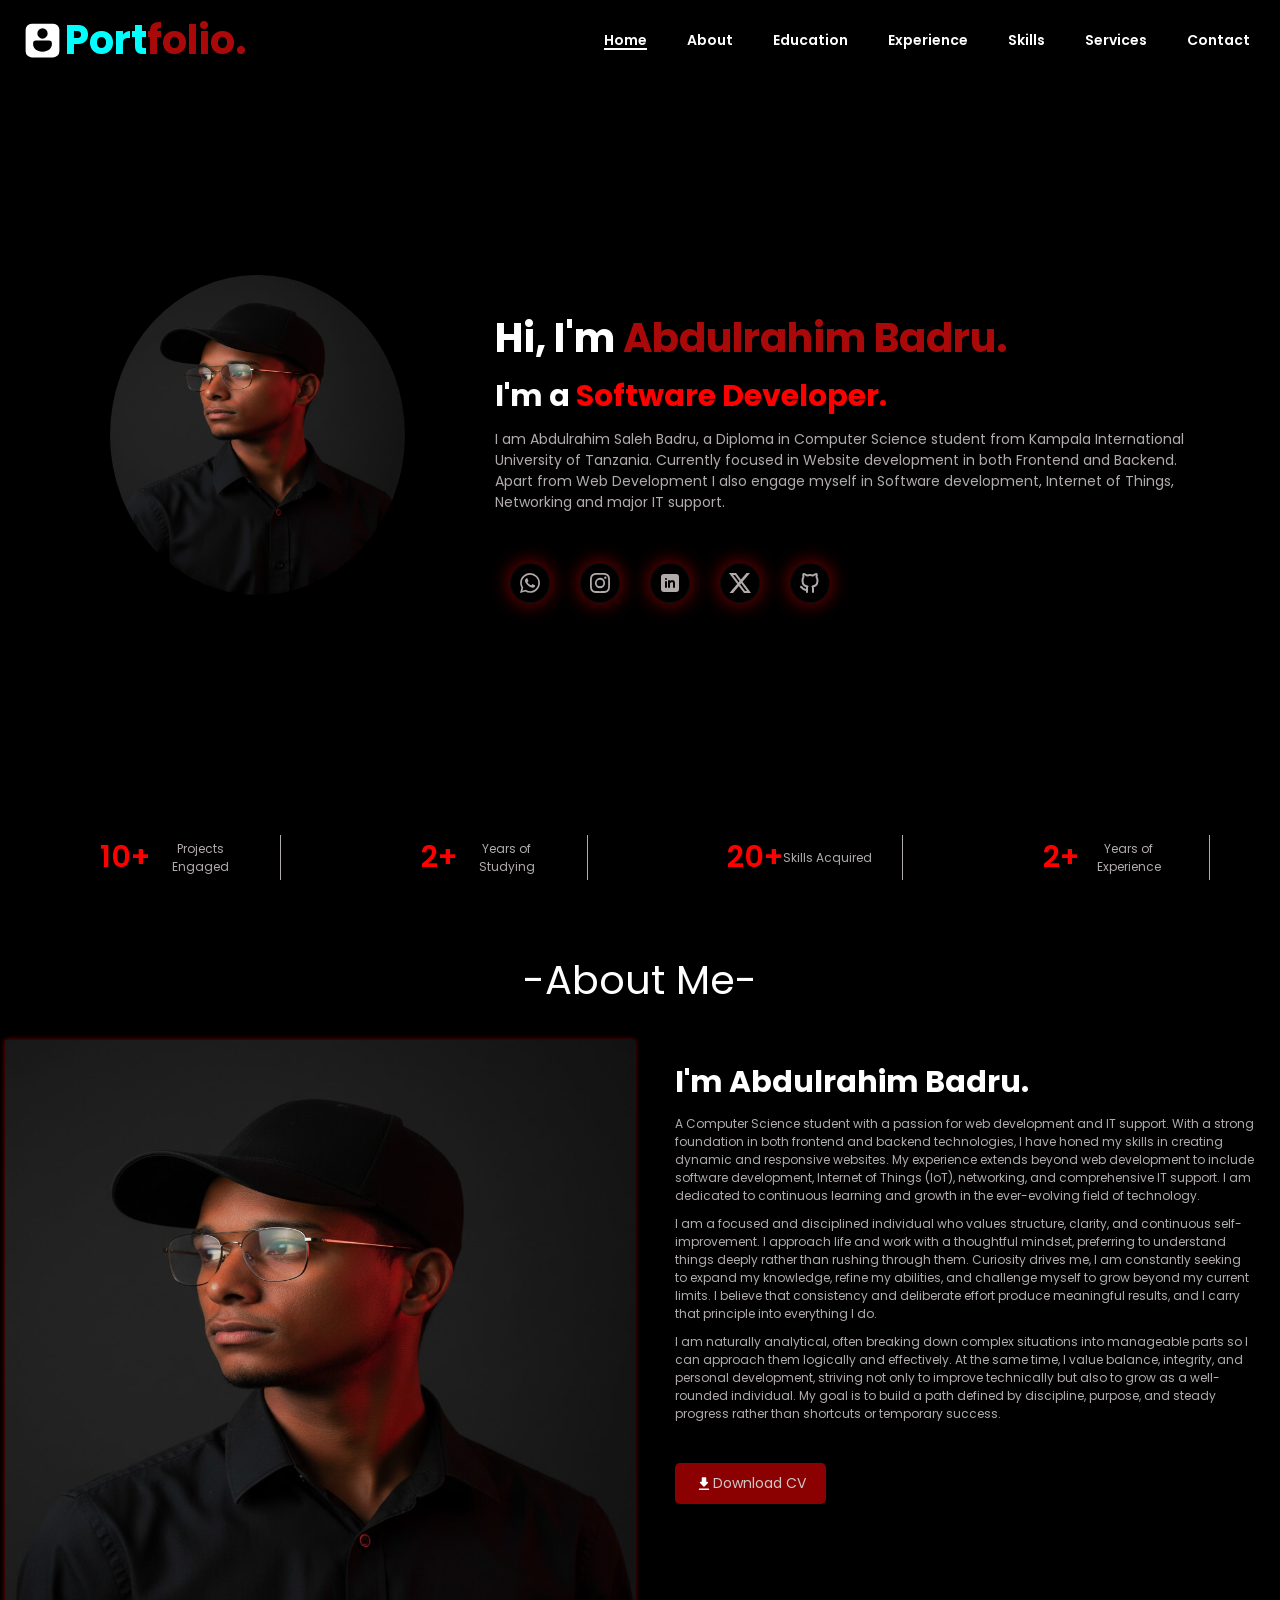
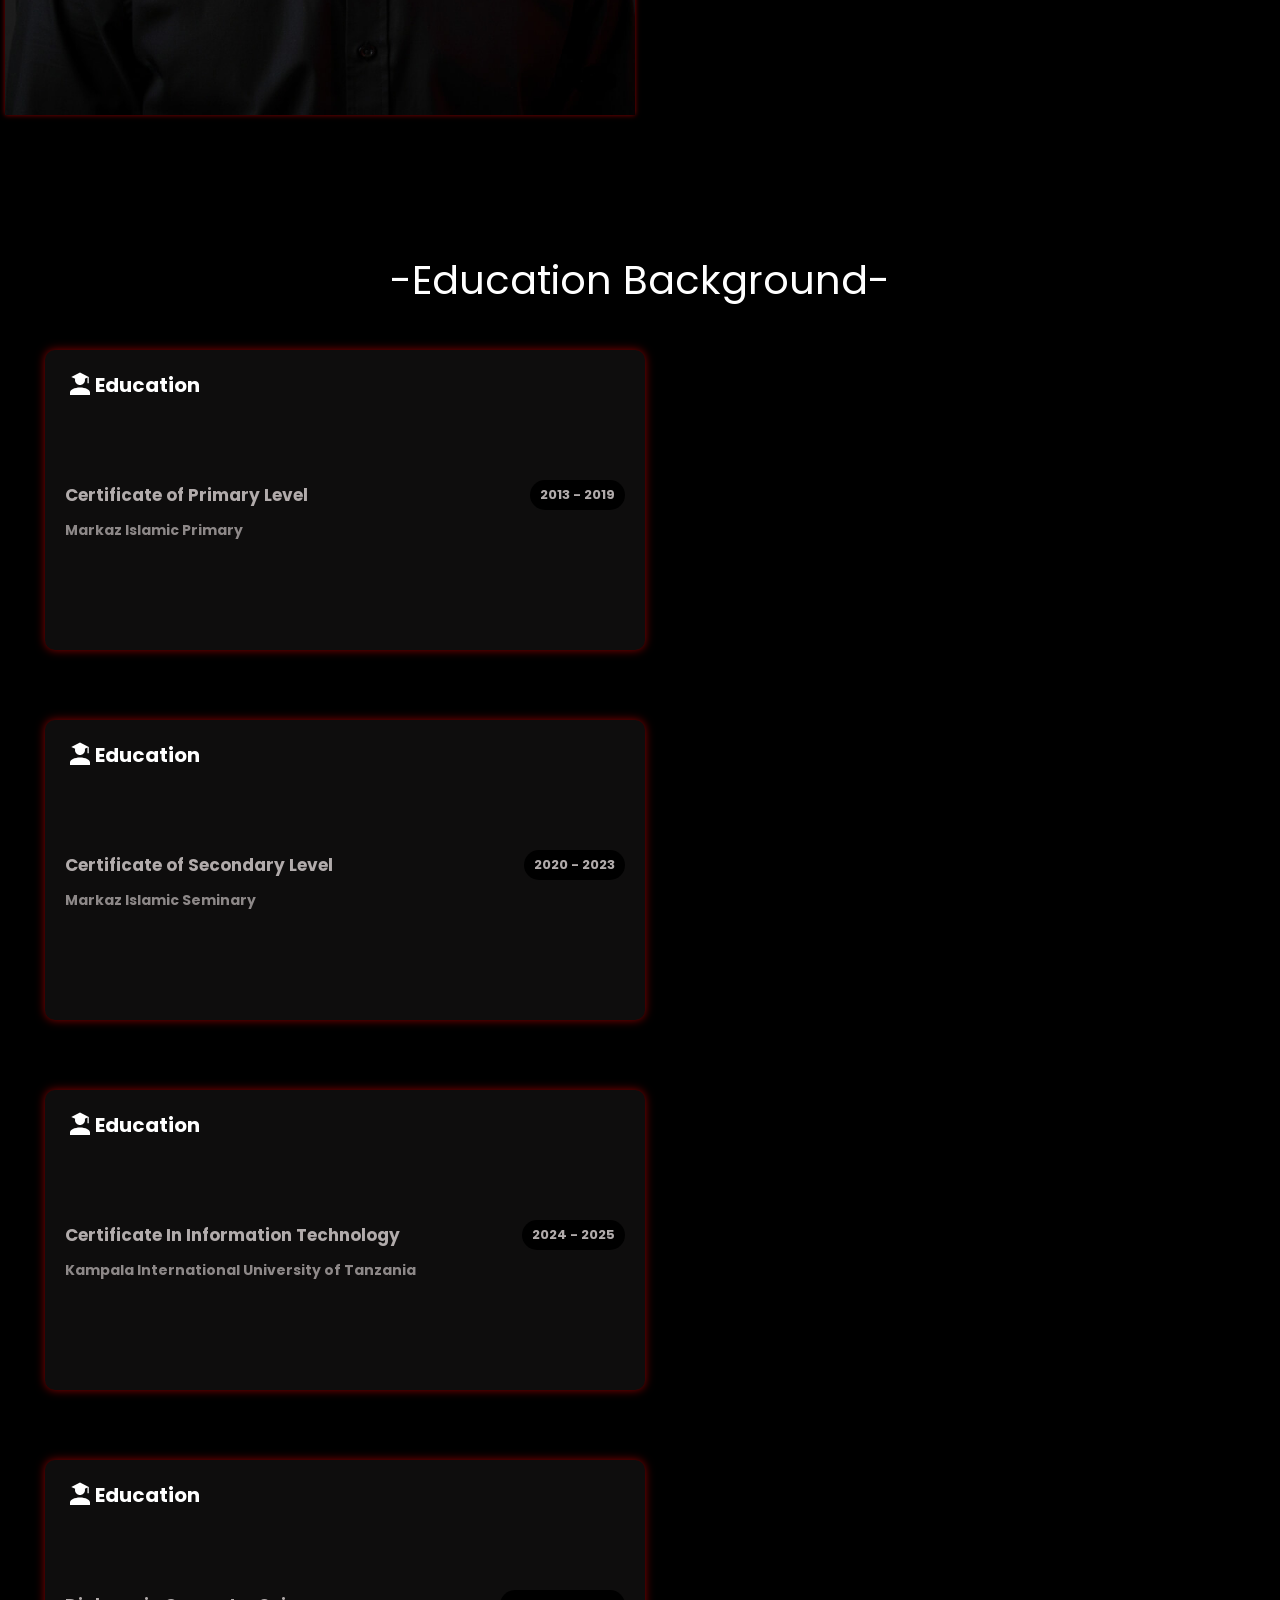
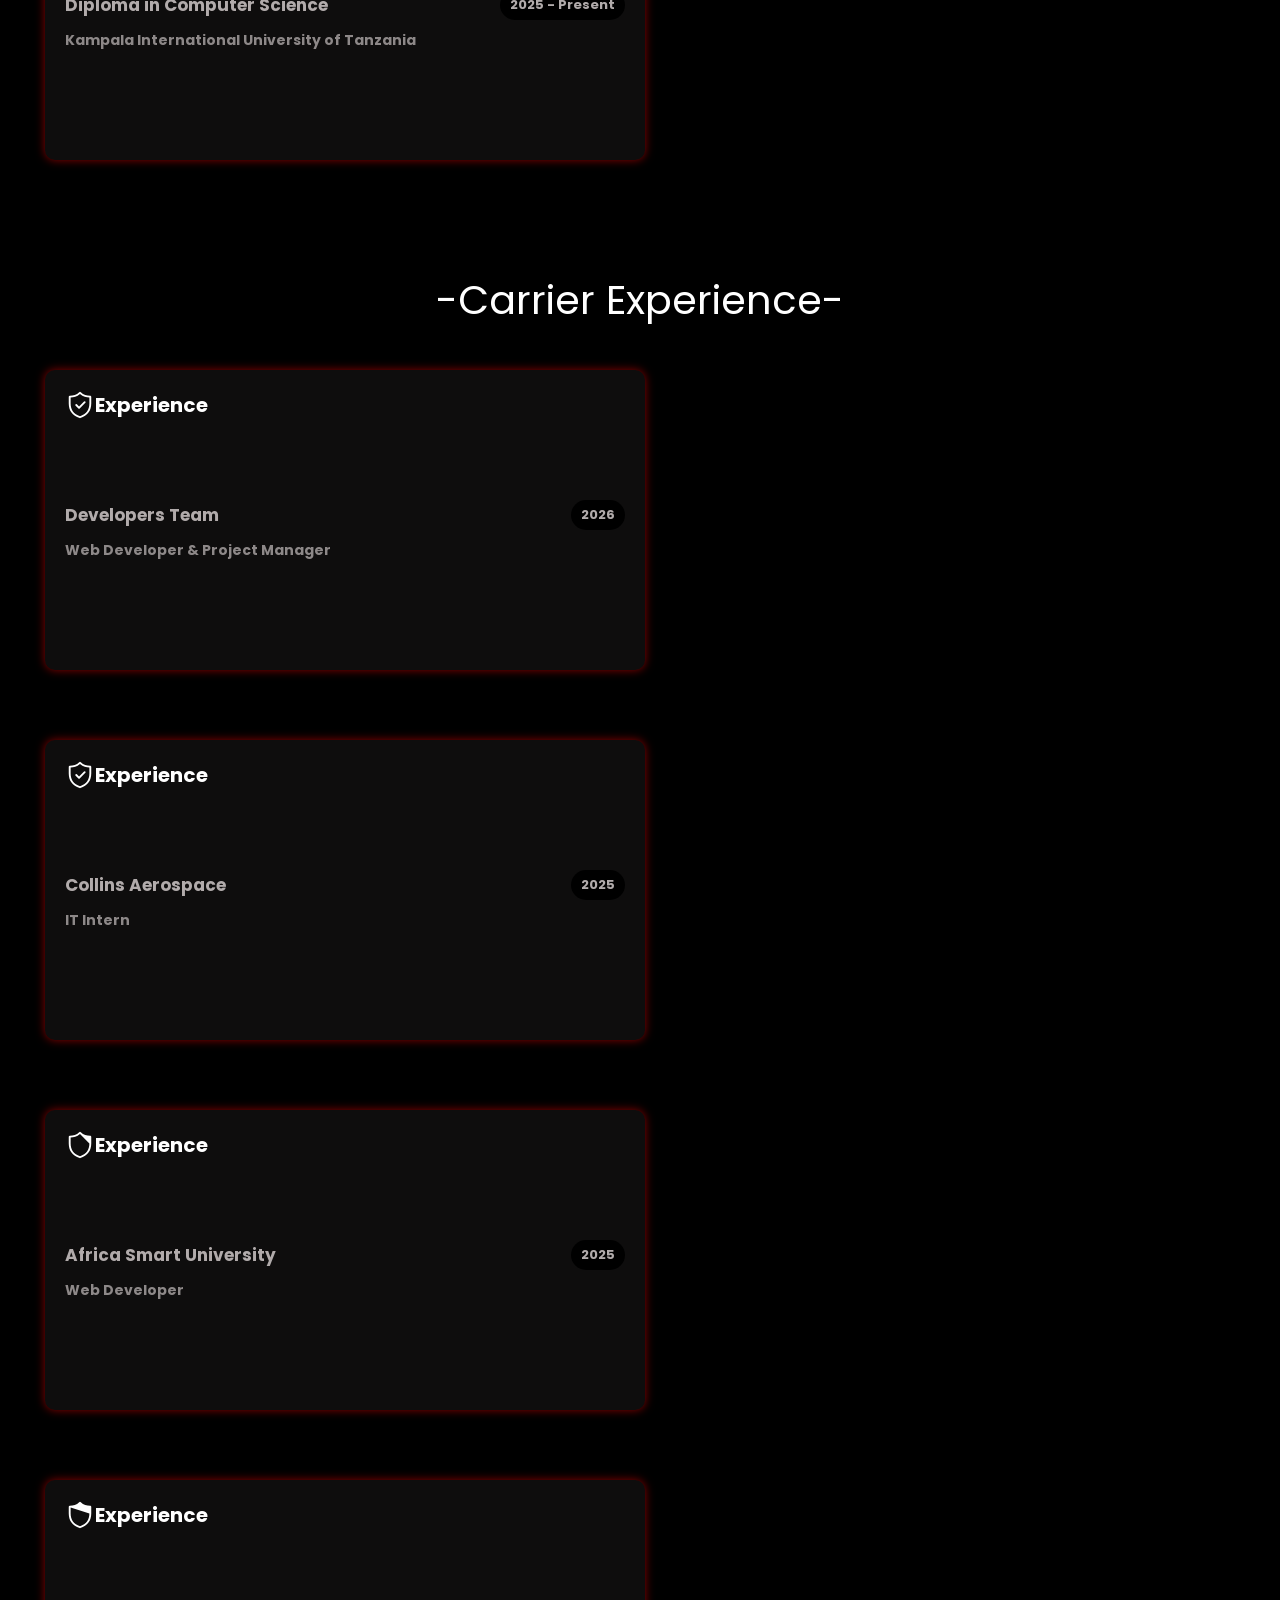
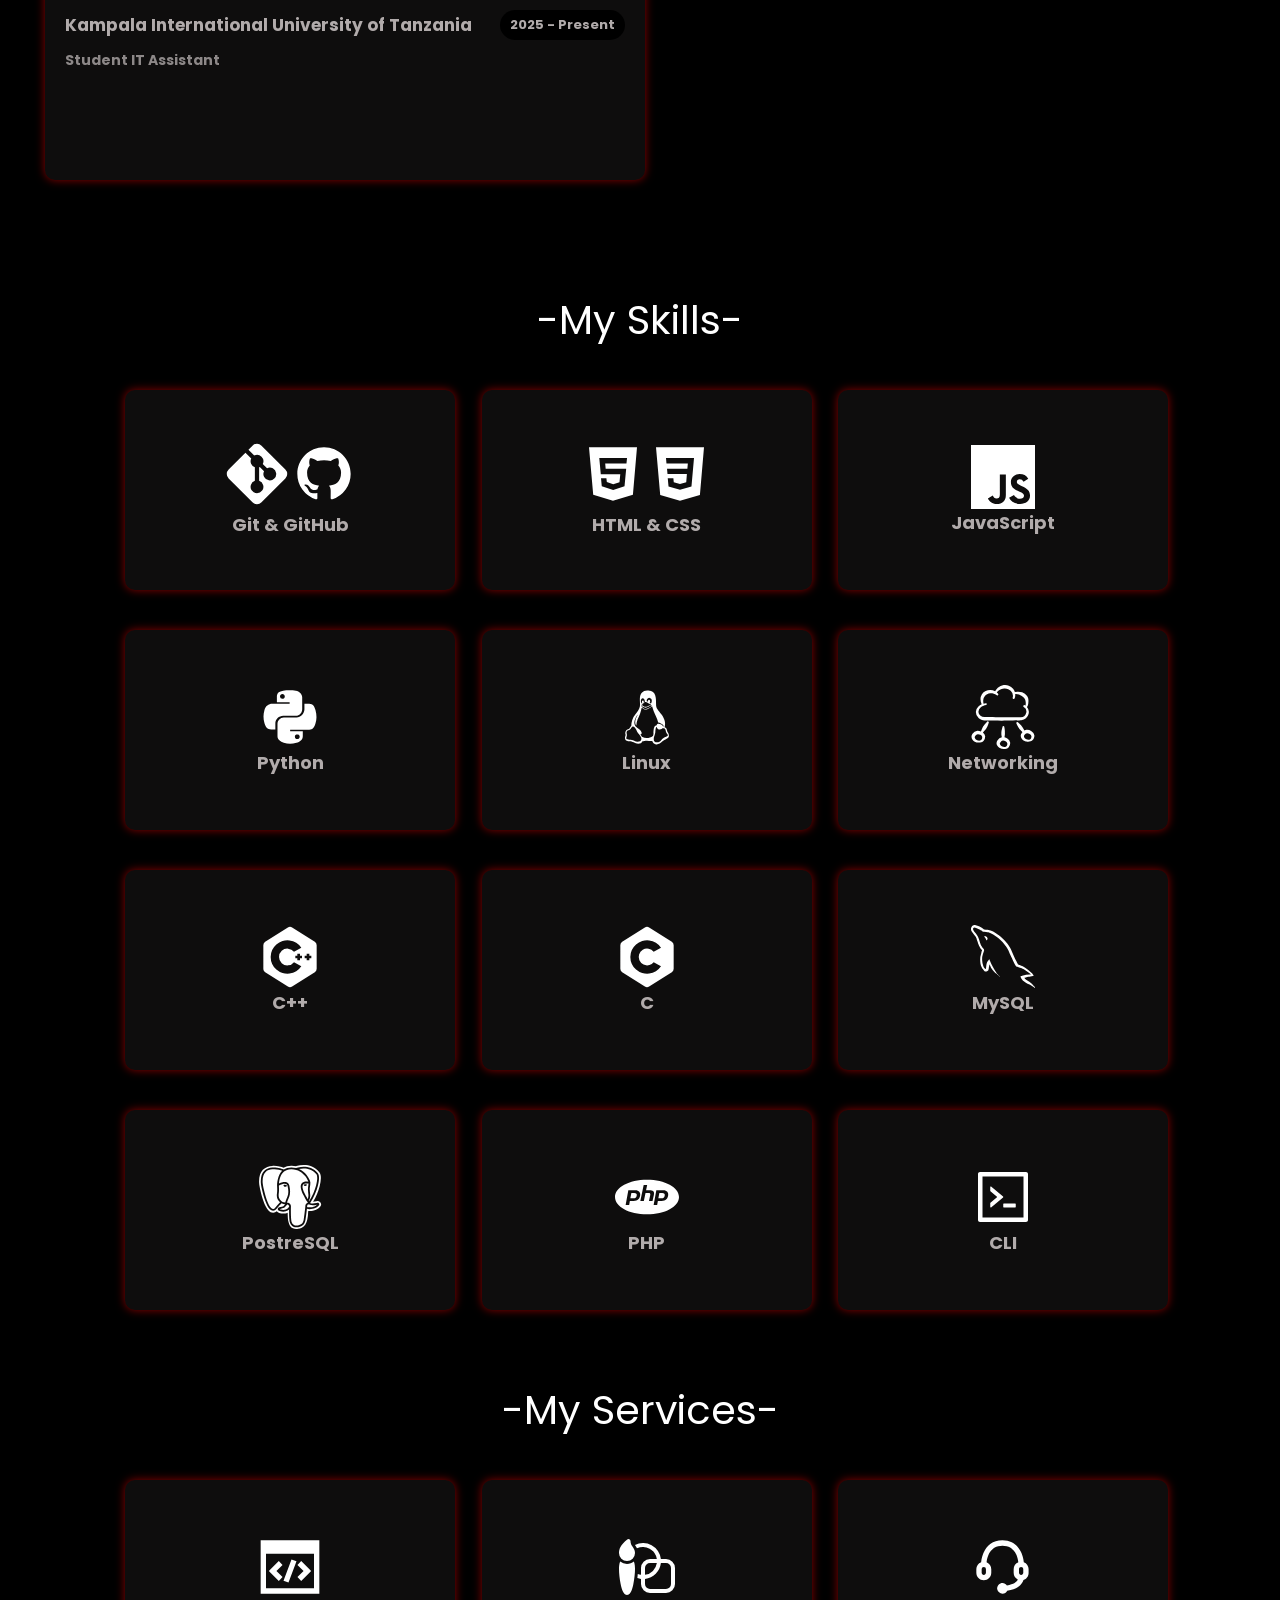
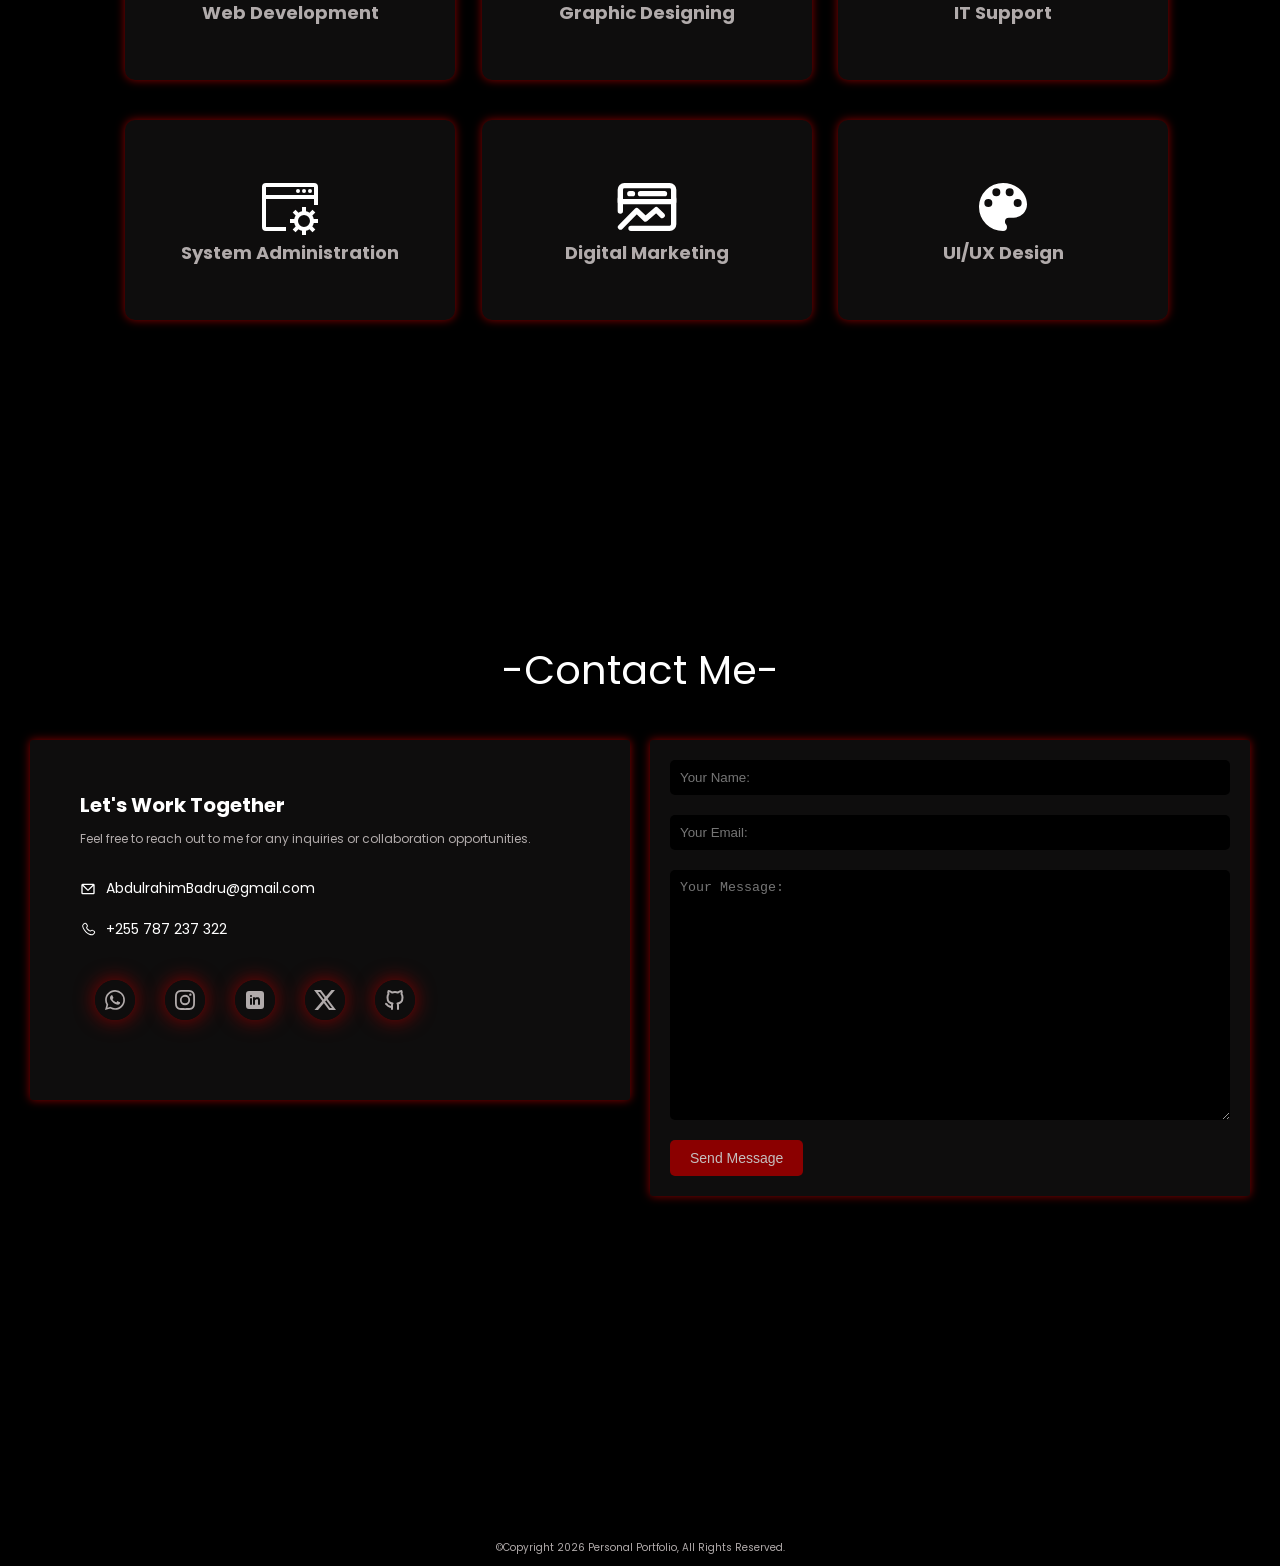
==== commit 0e673d12: "Fixed NavBar" ====
--- a/index.html
+++ b/index.html
@@ -8,13 +8,18 @@
     <link rel="icon" href="/assets/images/Icon.png" type="image/x-icon">
 </head>
 <body>
-    <header>
+    <!--<header>
         <a href="#home-section" class="logo">
             <svg xmlns="http://www.w3.org/2000/svg" width="45" height="45" viewBox="0 0 24 24">
 	<path fill="#fff" d="M3 6.25v11.5A3.25 3.25 0 0 0 6.25 21h11.5A3.25 3.25 0 0 0 21 17.75V6.25A3.25 3.25 0 0 0 17.75 3H6.25A3.25 3.25 0 0 0 3 6.25M15.5 12a1.5 1.5 0 0 1 1.5 1.5v.5c0 1.971-1.86 4-5 4s-5-2.029-5-4v-.5A1.5 1.5 0 0 1 8.5 12zM12 5.5a2.75 2.75 0 1 1 0 5.5a2.75 2.75 0 0 1 0-5.5" />
 </svg>Port<span>folio.</span>
         </a>
-        <nav>
+        <button type="button" class="hamburger-toogle">
+            <span class="hamburger"></span>
+            <span class="hamburger"></span>
+            <span class="hamburger"></span>
+        </button>
+        <nav class="nav-bar">
             <a href="#home-section">Home</a>
             <a href="#about-section">About</a>
             <a href="#education-section">Education</a>
@@ -23,7 +28,30 @@
             <a href="#services-section">Services</a>
             <a href="#contact-section">Contact</a>
         </nav>
-    </header>
+    </header>-->
+    <nav class="navbar">
+        <div class="navbar-container">
+            <a href="#home-section" class="logo">
+                <svg xmlns="http://www.w3.org/2000/svg" width="45" height="45" viewBox="0 0 24 24">
+                    <path fill="#fff" d="M3 6.25v11.5A3.25 3.25 0 0 0 6.25 21h11.5A3.25 3.25 0 0 0 21 17.75V6.25A3.25 3.25 0 0 0 17.75 3H6.25A3.25 3.25 0 0 0 3 6.25M15.5 12a1.5 1.5 0 0 1 1.5 1.5v.5c0 1.971-1.86 4-5 4s-5-2.029-5-4v-.5A1.5 1.5 0 0 1 8.5 12zM12 5.5a2.75 2.75 0 1 1 0 5.5a2.75 2.75 0 0 1 0-5.5" />
+                </svg>Port<span>folio.</span>
+            </a>
+            <button type="button" class="hamburger-toogle">
+                <span class="hamburger"></span>
+                <span class="hamburger"></span>
+                <span class="hamburger"></span>
+            </button>
+            <ul class="navbar-menu">
+                <li><a href="#home-section" class="active">Home</a></li>
+                <li><a href="#about-section">About</a></li>
+                <li><a href="#education-section">Education</a></li>
+                <li><a href="#experience-section">Experience</a></li>
+                <li><a href="#skills-section">Skills</a></li>
+                <li><a href="#services-section">Services</a></li>
+                <li><a href="#contact-section">Contact</a></li>
+            </ul>
+        </div>
+    </nav>
     <section id="home-section">
         <div class="home-main">
             <div class="home-image">
@@ -466,5 +494,6 @@
     <footer>
         <p>&copy;Copyright 2026 Personal Portfolio, All Rights Reserved.</p>
     </footer>
+    <script src="Script.js"></script>
 </body>
 </html>
--- a/Style.css
+++ b/Style.css
@@ -1,4 +1,21 @@
-@import url('https://fonts.googleapis.com/css2?family=Poppins:wght@300;400;600;700&display=swap');
+@font-face{
+    font-family: 'poppins';
+    src: url('./assets/fonts/Poppins-Regular.woff2') format('woff2');
+    font-weight: 400;
+}
+
+@font-face{
+    font-family: 'poppins';
+    src: url('/assets/fonts/Poppins-Bold.woff2') format('woff2');
+    font-weight: 700;
+}
+
+@font-face{
+    font-family: 'poppins';
+    src: url('./assets/fonts/Poppins-SemiBold.woff2') format('woff2');
+    font-weight: 600;
+}
+
 *{
     margin: 0;
     padding: 0;
@@ -19,11 +36,11 @@
     cursor: default;
 }
 
-header{
+/*header{
     font-family: 'poppins';
     margin-top: 0px;
     margin-right: 20px;
-    position: fixed;
+    position: sticky;
     top: 0;
     left: 0;
     width: 100%;
@@ -31,9 +48,33 @@
     background-color: black;
     filter: drop-shadow(10px);
     display: flex;
+    flex-wrap: nowrap;
     justify-content: space-between;
     align-items: center;
-    z-index: 100;
+    z-index: 999;
+}
+*/
+
+.navbar{
+    display: flex;
+    align-items: center;
+    justify-content: center;
+    height: 80px;
+    width: 100%;
+    position: fixed;
+    top: 0;
+    background: transparent;
+    backdrop-filter: blur(10px);
+    z-index: 999;
+}
+
+.navbar-container{
+    display: flex;
+    justify-content: space-between;
+    align-items: center;
+    width: 100%;
+    max-width: 1600px;
+    padding: 0 20px;
 }
 
 .logo{
@@ -51,21 +92,27 @@
     margin-left: 0px;
 }
 
-nav a{
+.navbar-menu{
+    display: flex;
+    text-align: center;
+    gap: 20px;
+    list-style: none;
+}
+
+.navbar-menu li a{
+    position: relative;
     text-decoration: none;
     font-size: 1.4rem;
+    white-space: nowrap;
     color: white;
     cursor: pointer;
     outline: none;
-    margin: 0 20px;
-    position: relative;
-    transition: 0.3s ease;
-    border-bottom: 3px solid transparent; 
-    font-weight: 700;
+    margin: 0 10px;
+    font-weight: 600;
     transition: all 0.1s ease;
 }
 
-nav a::after{
+.navbar-menu li a::after{
     content: "";
     position: absolute;
     left: 0;
@@ -78,8 +125,25 @@
     transition: transform 0.1s ease;
 }
 
-nav a:hover::after{
+.navbar-menu li a:hover::after, .navbar-menu li a.active::after{
     transform: scaleX(1);
+}
+
+.hamburger-toogle{
+    display: none;
+    background: transparent;
+    padding: 10px;
+    border: none;
+    cursor: pointer;
+}
+
+.hamburger{
+    display: block;
+    width: 15px;
+    height: 2px;
+    margin: 3px auto;
+    background-color: white;
+    transition: all 0.3s ease;
 }
 
 section{
@@ -753,28 +817,56 @@
 
 /*Mobile*/
 
-@media (max-width: 768px) {
+@media (max-width: 880px) {
     html {
         font-size: 55%;
     }
-    
-    header {
-        padding: 1rem 5%;
-        margin-right: 0;
-        display: flex;
-        justify-content: center;
-        align-items: start;
-    }
-    
-    .logo {
-        font-size: 3rem;
-        margin-right: 0;
-    }
-    
-    nav a {
-        font-size: 1.2rem;
+
+    .navbar{
+        backdrop-filter: none;
+    }
+
+    .navbar-menu{
+        display: none;
+        flex-direction: column;
+        align-items: flex-start;
+        gap: 1.7rem !important;
+        padding: 5rem 1.5rem;
+        position: absolute;
+        top: 0;
+        right: 0;
+        height: 300px;
+        width: 250px;
+        background: transparent;
+        box-shadow: 0 0px 10px darkred;
+        backdrop-filter: blur(10px);
+    }
+
+    .navbar-menu.active{
+        display: flex;
+    }
+    
+    .navbar-menu li a {
+        font-size: 1.4rem;
         margin-left: 1.5rem;
         margin-right: 0;
+    }
+
+    .hamburger-toogle{
+        display: block;
+        z-index: 999;
+    }
+
+    .hamburger-toogle.active .hamburger:nth-child(1){
+        transform: translateY(5px) rotate(45deg);
+    }
+
+    .hamburger-toogle.active .hamburger:nth-child(2){
+        opacity: 0;
+    }
+
+    .hamburger-toogle.active .hamburger:nth-child(3){
+        transform: translateY(-5px) rotate(-45deg);
     }
     
     section {
@@ -873,23 +965,64 @@
         font-size: 55%;
     }
     
-    header {
-        padding: 1rem 5%;
-        margin-right: 0;
-        display: flex;
-        justify-content: center;
-        align-items: start;
-    }
-    
-    .logo {
+    .navbar{
+        backdrop-filter: none;
+    }
+
+    .navbar-container{
+        padding: 0 10px;
+    }
+
+    .logo{
         font-size: 3rem;
-        margin-right: 0;
-    }
-    
-    nav a {
+        margin-right: 20px;
+    }
+
+    .logo svg{
+        width: 30px;
+        height: 30px;
+    }
+
+    .navbar-menu{
+        display: none;
+        flex-direction: column;
+        align-items: flex-start;
+        gap: 1.7rem !important;
+        padding: 5rem 1.5rem;
+        position: absolute;
+        top: 0;
+        right: 0;
+        height: 280px;
+        width: 250px;
+        background: transparent;
+        box-shadow: 0 0px 10px darkred;
+        backdrop-filter: blur(10px);
+    }
+
+    .navbar-menu.active{
+        display: flex;
+    }
+    
+    .navbar-menu li a {
         font-size: 1.2rem;
-        margin-left: 1.5rem;
-        margin-right: 0;
+        margin: 15px 0 0 1.3rem;
+    }
+
+    .hamburger-toogle{
+        display: block;
+        z-index: 999;
+    }
+
+    .hamburger-toogle.active .hamburger:nth-child(1){
+        transform: translateY(5px) rotate(45deg);
+    }
+
+    .hamburger-toogle.active .hamburger:nth-child(2){
+        opacity: 0;
+    }
+
+    .hamburger-toogle.active .hamburger:nth-child(3){
+        transform: translateY(-5px) rotate(-45deg);
     }
     
     section {
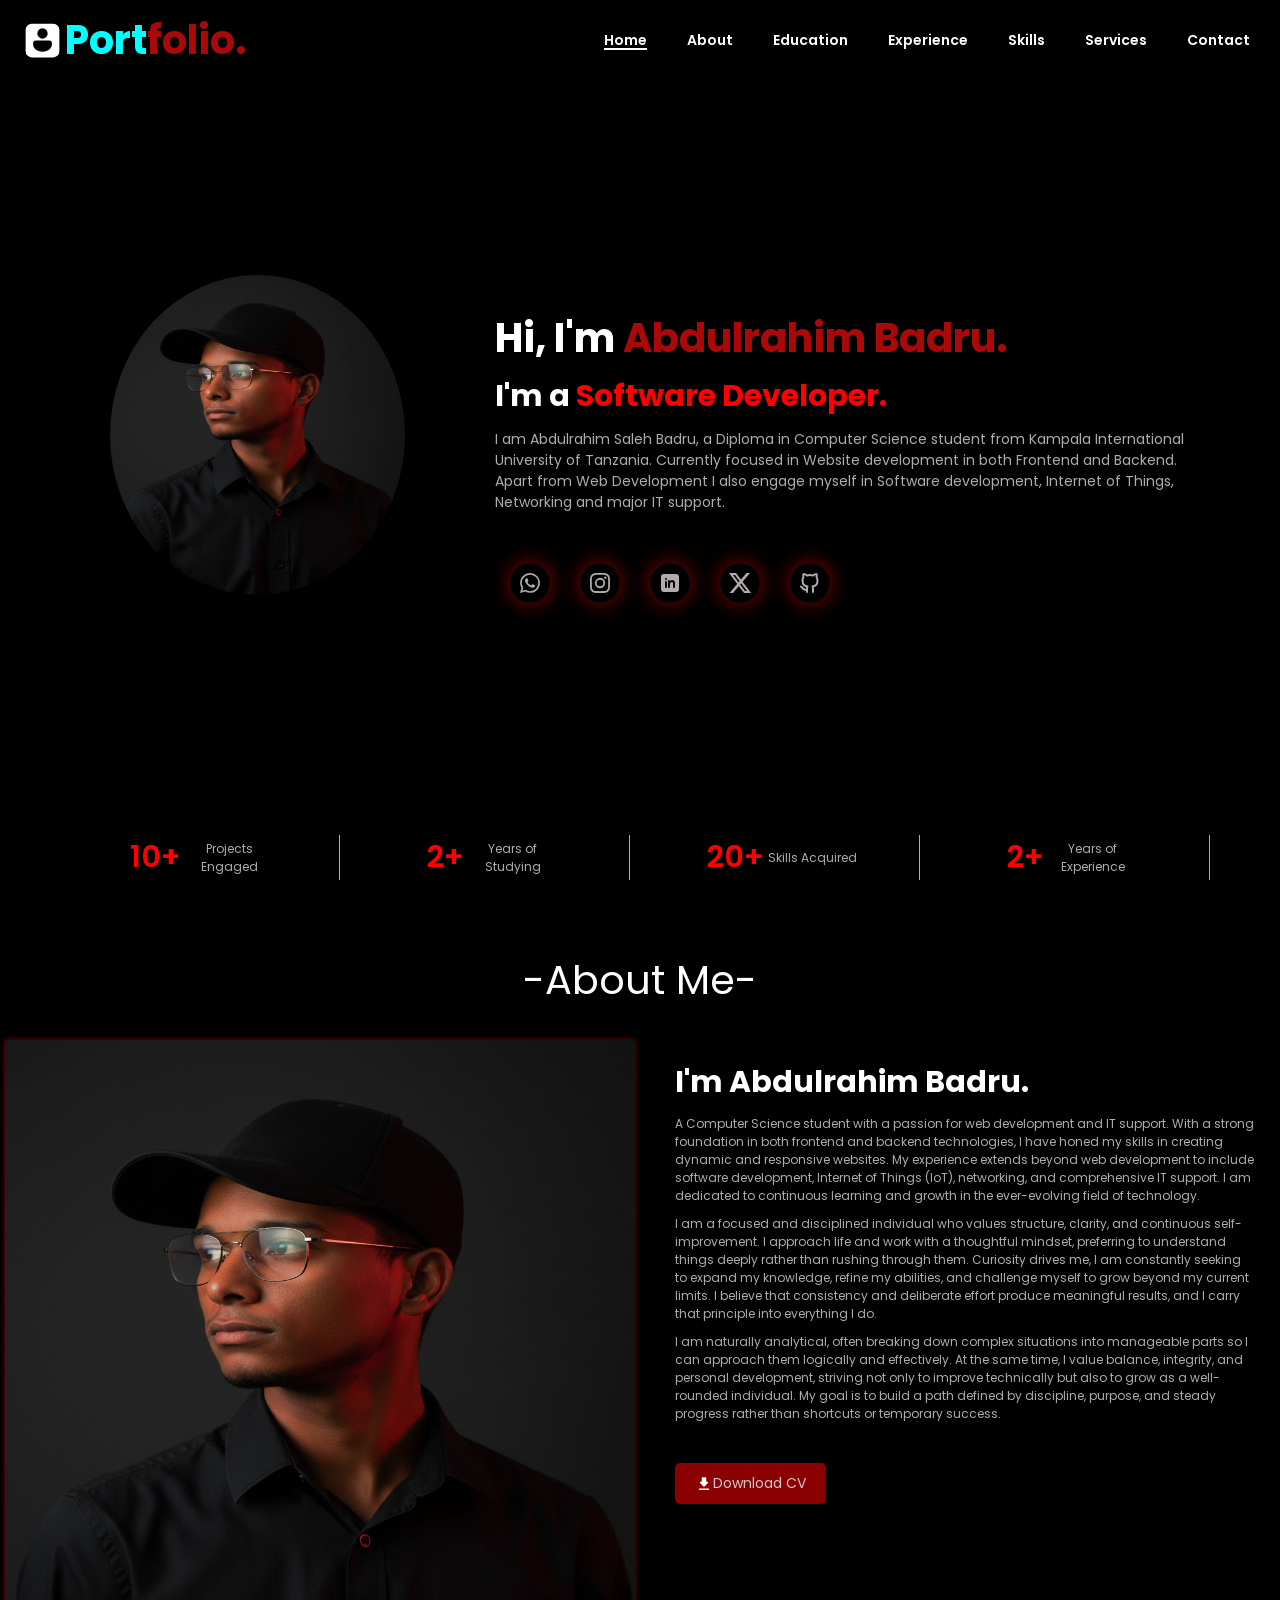
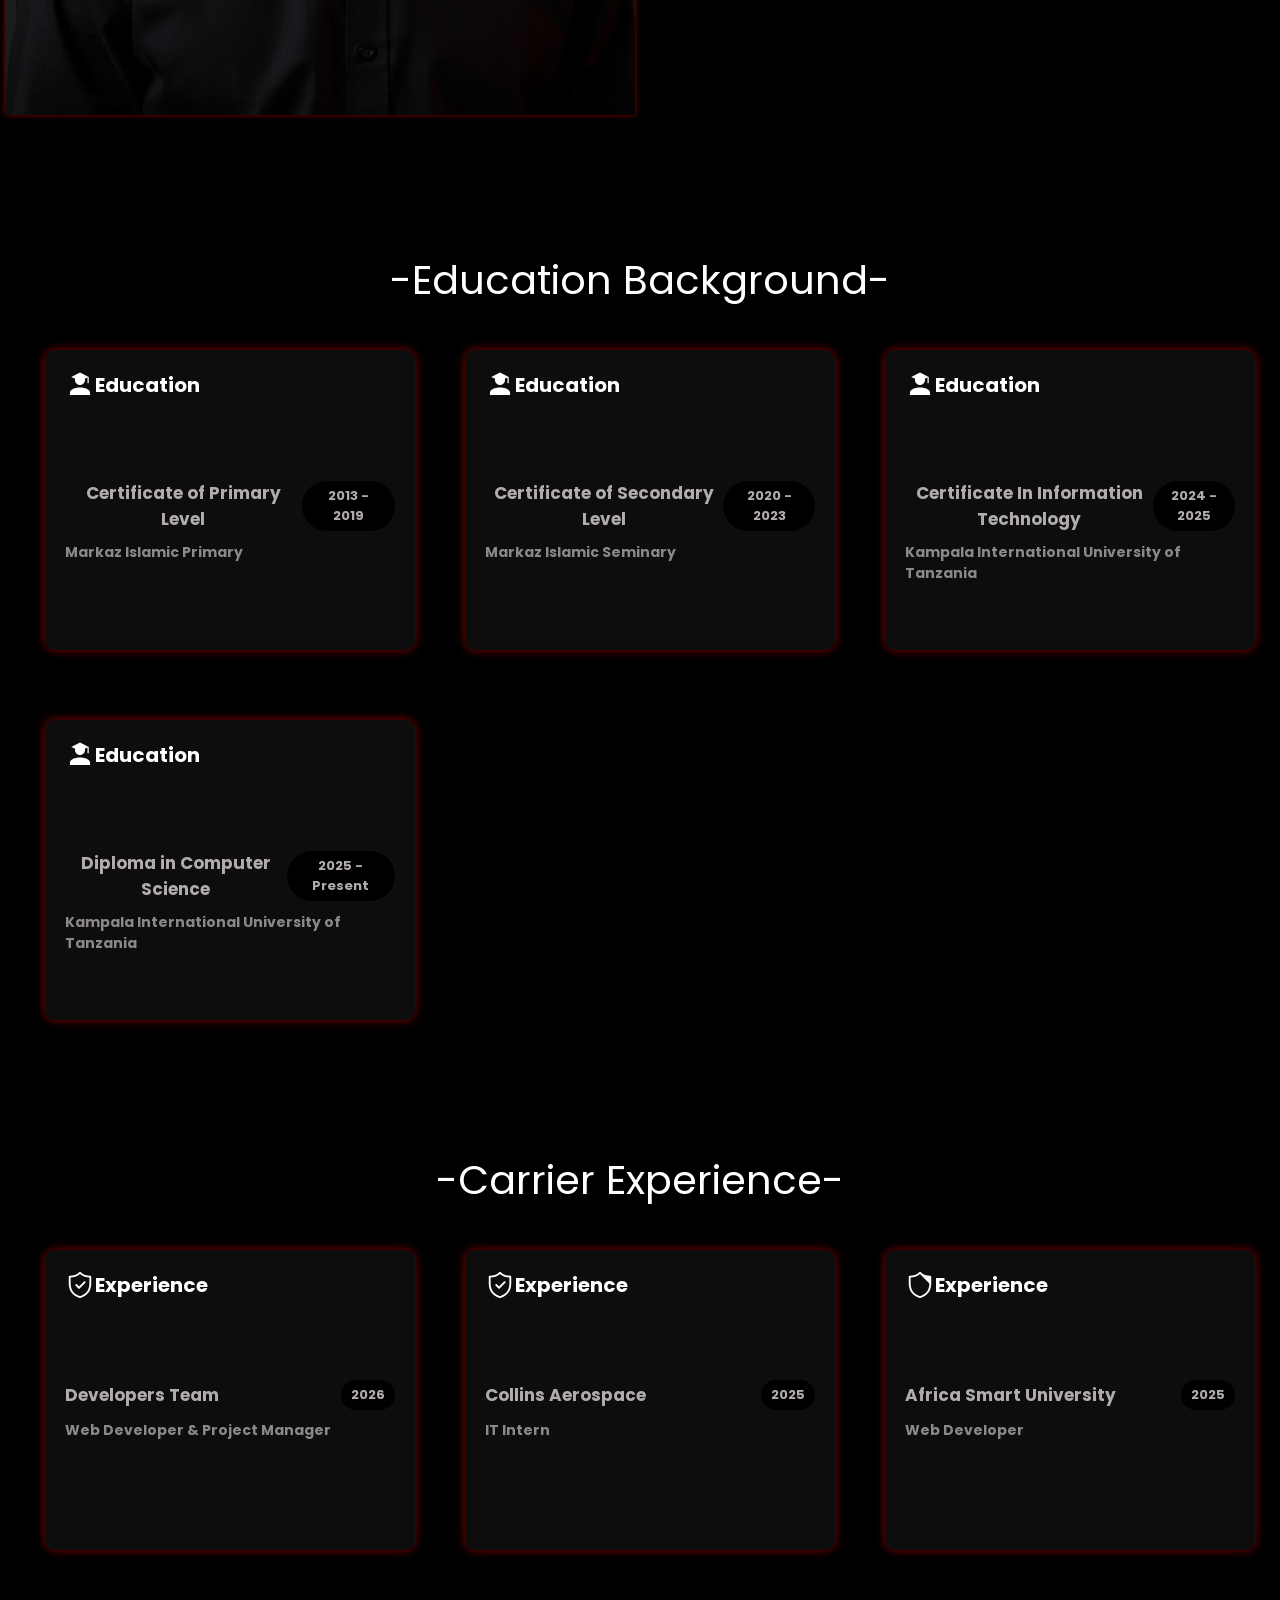
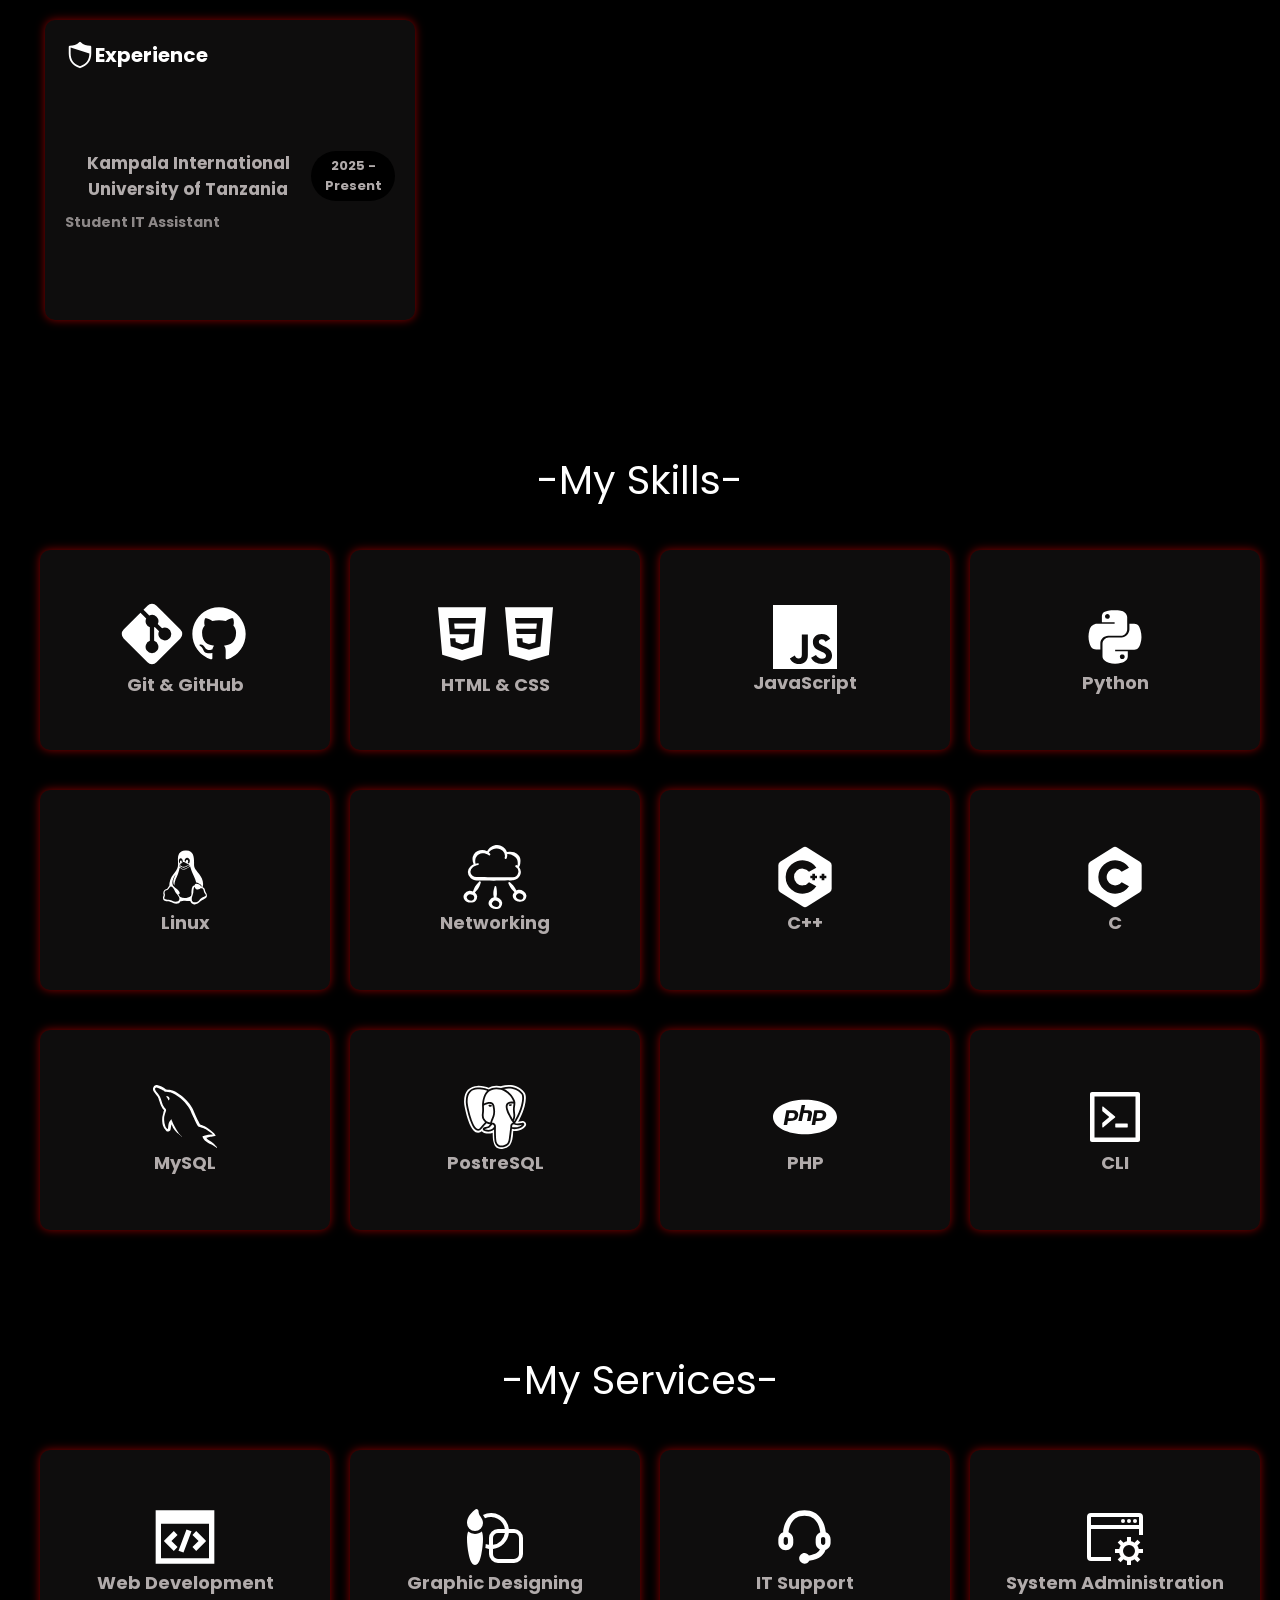
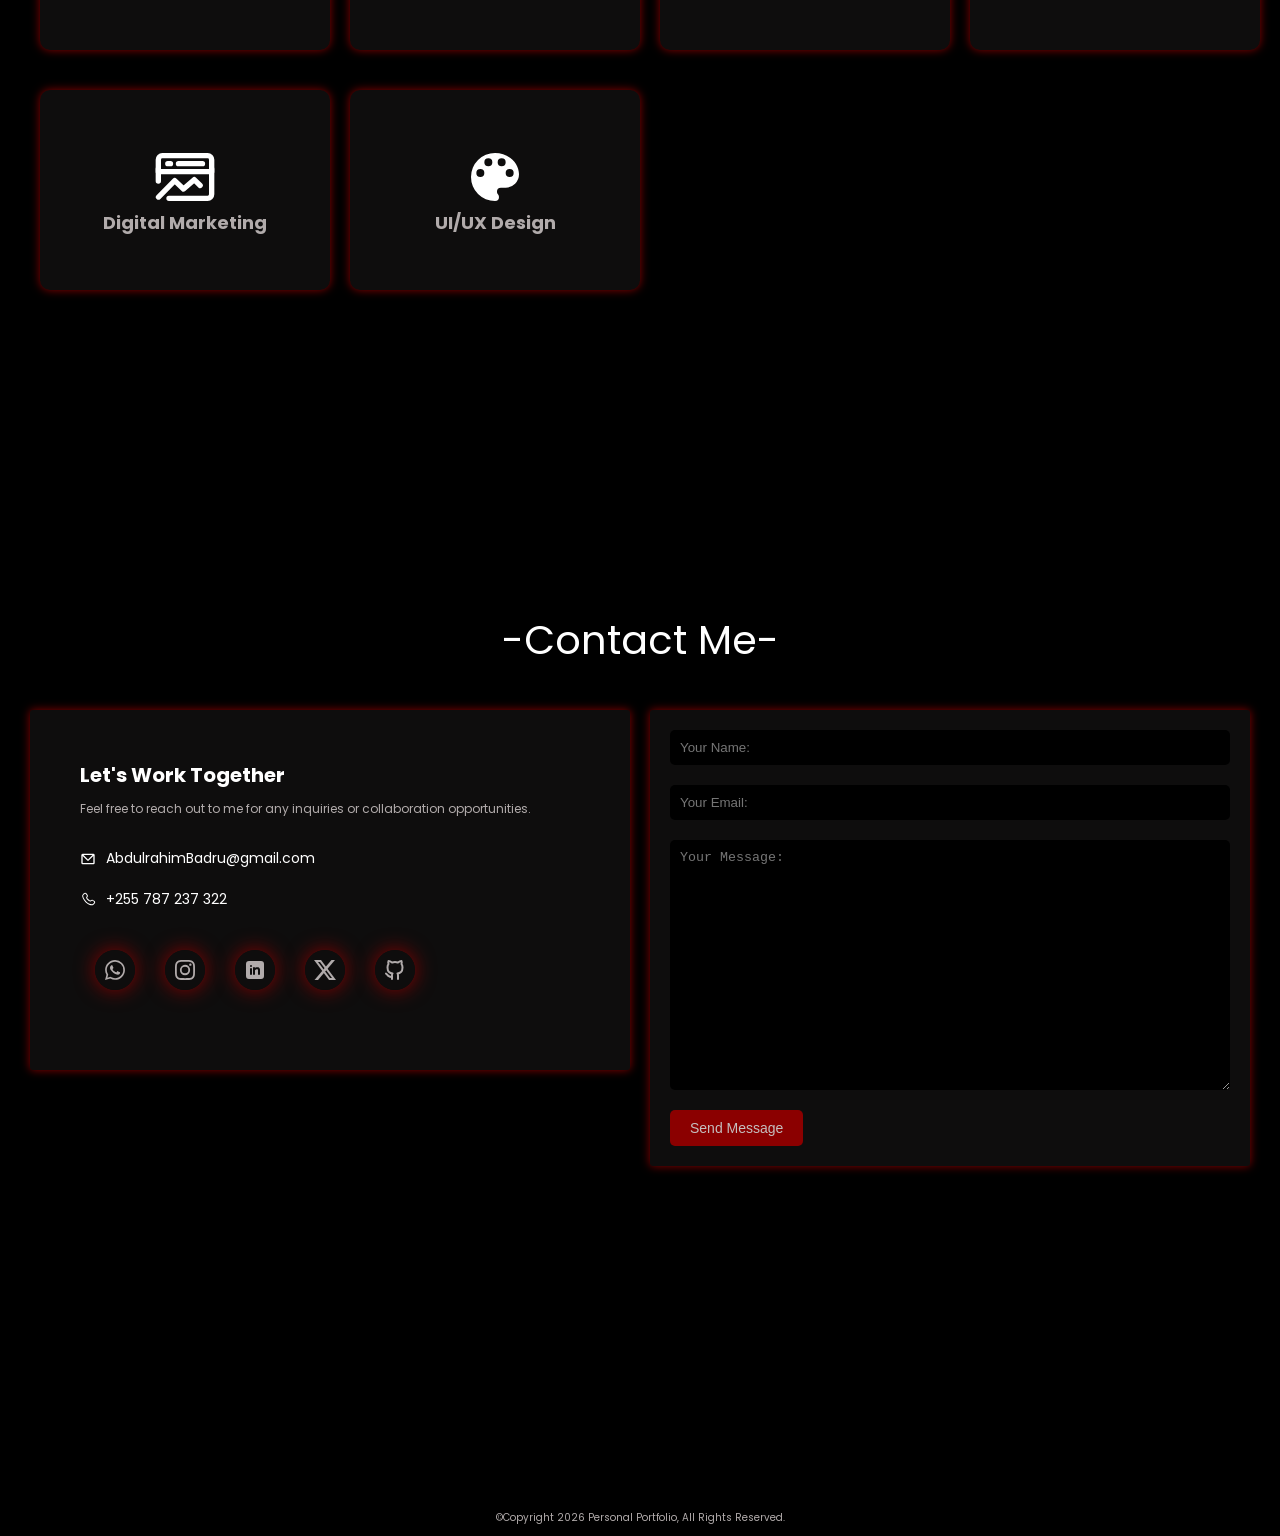
==== commit 1b5d7fee: "Fixed navbar bugs, responsive bugs." ====
--- a/index.html
+++ b/index.html
@@ -55,7 +55,7 @@
     <section id="home-section">
         <div class="home-main">
             <div class="home-image">
-            <img src="/assets/images/Profile.jpg" alt="profile-photo" height="300" width="500">
+                <img src="./assets/images/Profile.jpg" alt="profile-photo" height="300" width="500">
             </div>
             <div class="home-content">
                 <h1>Hi, I'm <span>Abdulrahim Badru.</span></h1>
--- a/Style.css
+++ b/Style.css
@@ -28,7 +28,6 @@
 
 body{
     width: 100%;
-    height: 100vh;
     overflow-x: hidden;
     background-color: black;
     color: white;
@@ -36,25 +35,6 @@
     cursor: default;
 }
 
-/*header{
-    font-family: 'poppins';
-    margin-top: 0px;
-    margin-right: 20px;
-    position: sticky;
-    top: 0;
-    left: 0;
-    width: 100%;
-    padding: 10px;
-    background-color: black;
-    filter: drop-shadow(10px);
-    display: flex;
-    flex-wrap: nowrap;
-    justify-content: space-between;
-    align-items: center;
-    z-index: 999;
-}
-*/
-
 .navbar{
     display: flex;
     align-items: center;
@@ -63,8 +43,7 @@
     width: 100%;
     position: fixed;
     top: 0;
-    background: transparent;
-    backdrop-filter: blur(10px);
+    background-color: black;
     z-index: 999;
 }
 
@@ -148,7 +127,7 @@
 
 section{
     min-height: 100vh;
-    padding: 5rem 9% 1rem;
+    padding: 5rem 3rem 1rem;
 }
 
 #home-section{
@@ -216,7 +195,9 @@
 .home-buttom{
     display: flex;
     flex-direction: row;
-    justify-content: space-between;
+    flex-wrap: wrap;
+    justify-content: center;
+    align-items: center;
     width: 100%;
     gap: 20px;
     padding: 1rem 2rem;
@@ -228,7 +209,9 @@
 
 .home-buttom .tab{
     display: inline-flex;
-    justify-content: start;
+    flex: 1 1 140px;
+    border-right: none;
+    justify-content: center;
     align-items: center;
     border-right: 1px solid rgb(177, 171, 171);
     padding: 0 30px;
@@ -341,9 +324,10 @@
 }
 
 .typing-text{
-    font-size: 34px;
+    font-size: clamp(2rem, 5vw, 3.4rem);
     font-weight: 600;
-    min-width: 280px;
+    overflow: hidden;
+    white-space: nowrap;
 }
 
 .typing-text span{
@@ -363,7 +347,6 @@
     width: calc(100% + 8px);
     height: 100%;
     border-left: 3px solid black;
-    right: -8;
     animation: cursor 0.6s infinite;
 }
 
@@ -468,7 +451,7 @@
 
 .education-cards, .experience-cards{
     display: grid;
-    grid-template-columns: repeat(auto-fit, minmax(600px, 1fr));
+    grid-template-columns: repeat(auto-fit, minmax(280px, 1fr));
     justify-content: center;
     align-items: center;
     gap: 50px;
@@ -559,7 +542,7 @@
 
 .cards{
     display: grid;
-    grid-template-columns: repeat(auto-fit, minmax(300px, 1fr));
+    grid-template-columns: repeat(auto-fit, minmax(280px, 1fr));
     justify-content: center;
     align-items: center;
     gap: 20px;
@@ -732,16 +715,15 @@
     }
     
     #home-section {
-        gap: 4rem;
-        text-align: center;
         padding: 30px;
     }
 
     .home-main{
         display: flex;
         flex-direction: column;
-        gap: 3rem;
-        padding-top: 30px;
+        padding-top: 10px;
+        margin: 0;
+        gap: 0;
     }
 
     .home-content{
@@ -750,6 +732,10 @@
     
     .home-content h1, .home-content h3 {
         margin-bottom: 2rem;
+    }
+
+    .home-content p{
+        font-size: 2rem;
     }
     
     .home-image {
@@ -760,12 +746,11 @@
     
     .home-image img {
         width: 60vw;
-        height: 60vw;
+        height: 45vh;
     }
     
     .typing-text {
         font-size: 2.4rem;
-        min-width: 250px;
     }
     
     .social-icons {
@@ -779,6 +764,10 @@
         margin: 1rem;
         width: 5rem;
         height: 5rem;
+    }
+
+    .home-buttom{
+        margin-top: 20px;
     }
 
     /*About section*/
@@ -838,7 +827,6 @@
         height: 300px;
         width: 250px;
         background: transparent;
-        box-shadow: 0 0px 10px darkred;
         backdrop-filter: blur(10px);
     }
 
@@ -904,7 +892,7 @@
     
     .home-image img {
         width: 60vw;
-        height: 60vw;
+        height: 60vh;
     }
     
     .typing-text {
@@ -926,8 +914,8 @@
 
     /*About section*/
 
-    #about-section{
-        padding: 30px 5px;
+    #about-section,#education-section, #experience-section, #services-section, #skills-section, #contact-section{
+        padding: 30px 10px;
     }
 
     .containers, .container{
@@ -988,7 +976,7 @@
         flex-direction: column;
         align-items: flex-start;
         gap: 1.7rem !important;
-        padding: 5rem 1.5rem;
+        padding: 3rem 1.5rem;
         position: absolute;
         top: 0;
         right: 0;
@@ -1030,26 +1018,29 @@
     }
     
     #home-section {
-        gap: 4rem;
         text-align: center;
-        padding: 30px;
+        padding: 30px 10px;
     }
 
     .home-main{
         display: flex;
         flex-direction: column;
-        gap: 3rem;
-        padding-top: 30px;
+        padding-top: 60px;
     }
     
     .home-content h1 {
         font-size: 3rem;
-        margin-bottom: 2rem;
+        margin:  2rem 0;
     }
     
     .home-content h3 {
         font-size: 2rem;
         margin-bottom: 2rem;
+    }
+
+    .home-content p{
+        margin: 0 40px 20px;
+        text-align: center;
     }
     
     .home-image {
@@ -1060,12 +1051,11 @@
     
     .home-image img {
         width: 60vw;
-        height: 60vw;
+        height: 30vh;
     }
     
     .typing-text {
         font-size: 2.4rem;
-        min-width: 250px;
     }
     
     .social-icons {
@@ -1080,10 +1070,18 @@
         height: 3rem;
     }
 
+    .home-buttom{
+        margin: 0;
+    }
+
+    section h1{
+        font-size: 3rem;
+    }
+
     /*About section*/
 
-    #about-section{
-        padding: 30px 5px;
+    #about-section,#education-section, #experience-section, #services-section, #skills-section, #contact-section{
+        padding: 30px 20px;
     }
 
     .containers, .container{
@@ -1095,13 +1093,13 @@
     }
 
     .image img{
-        width: 50vh;
-        height: 55vh;
+        width: 30vh;
+        height: 35vh;
     }
 
     /*Experience && Education Section*/
 
-    .education-cards, .experience-cards{
+    .education-cards, .experience-cards, .cards{
         display: flex;
         flex-direction: column;
         justify-content: center;
@@ -1109,6 +1107,17 @@
         gap: 20px;
     }
 
+    .education-card h3, .experience-card h3{
+        flex-direction: row;
+        text-align: start;
+        padding: 0;
+        margin: 0;
+    }
+
+    .education-card .timeline, .experience-card .timeline{
+        align-self: flex-start;
+    }
+
     footer{
         margin-top: 30px;
     }
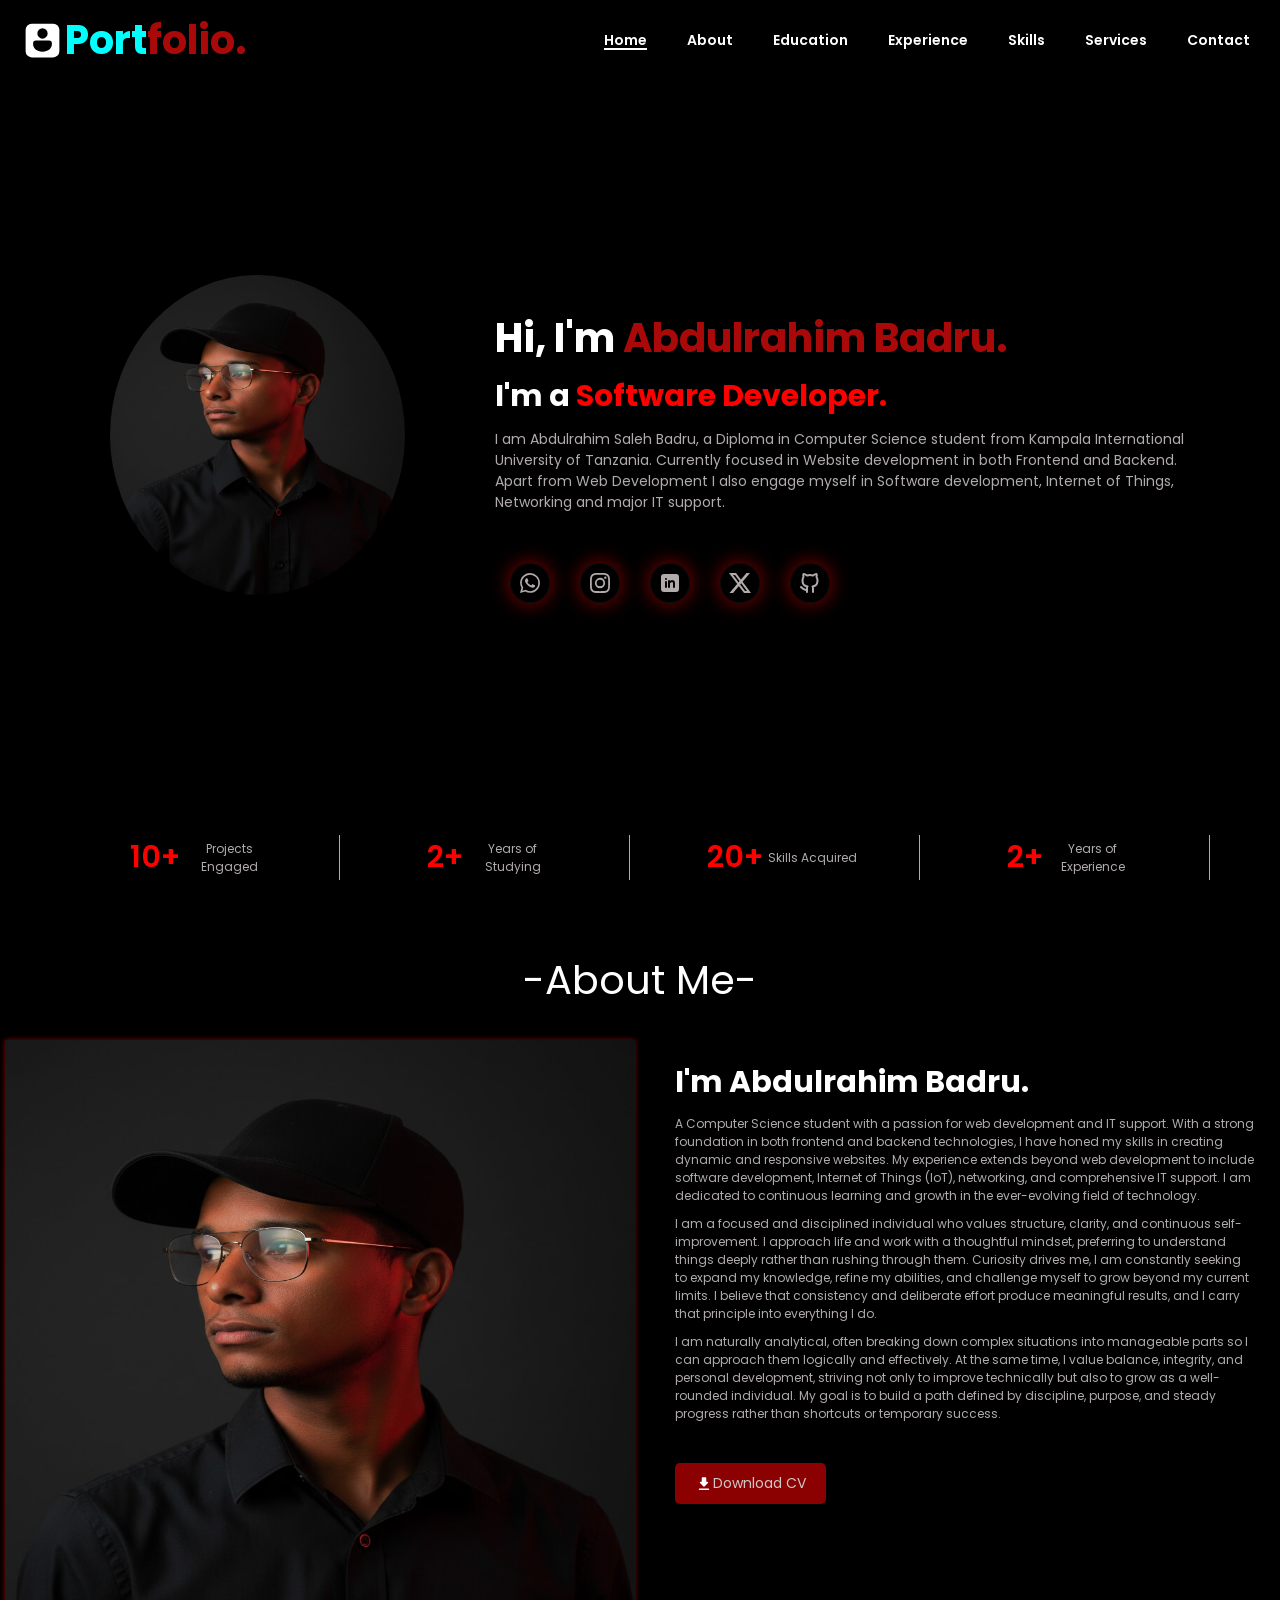
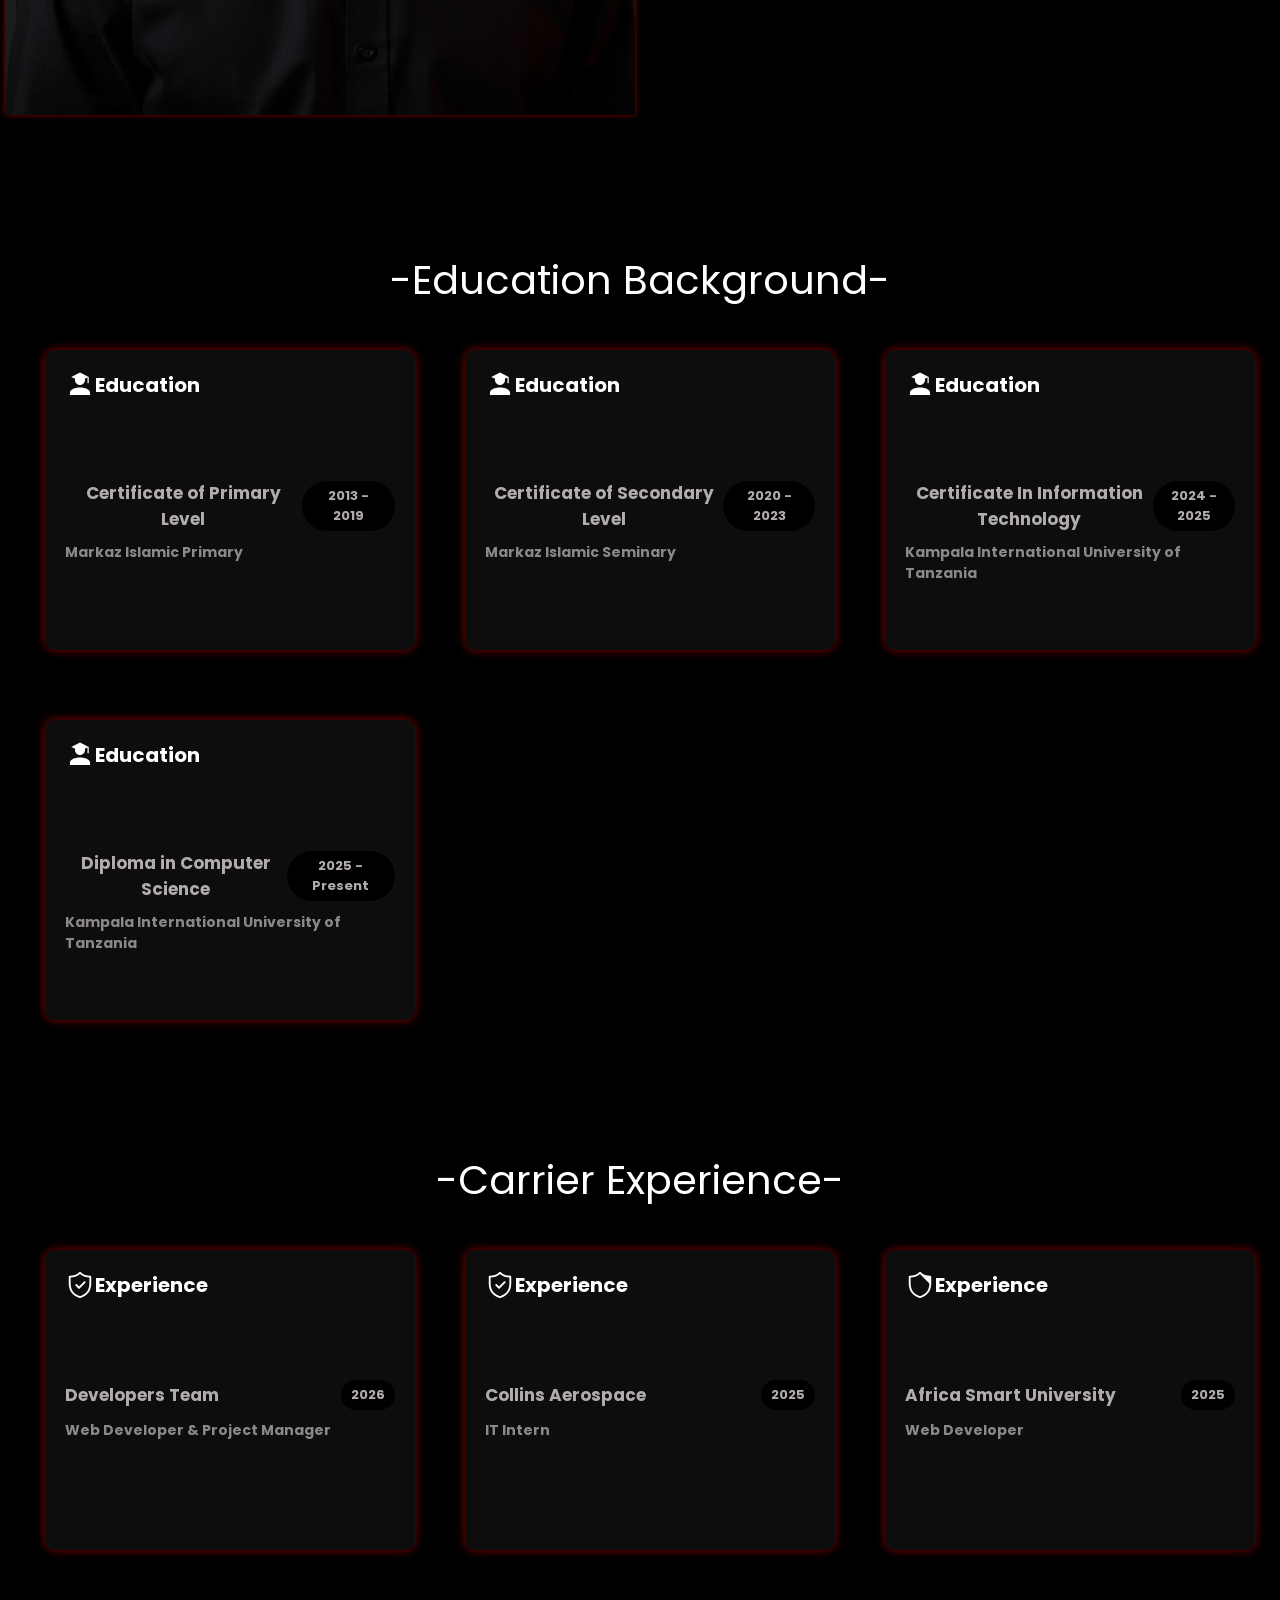
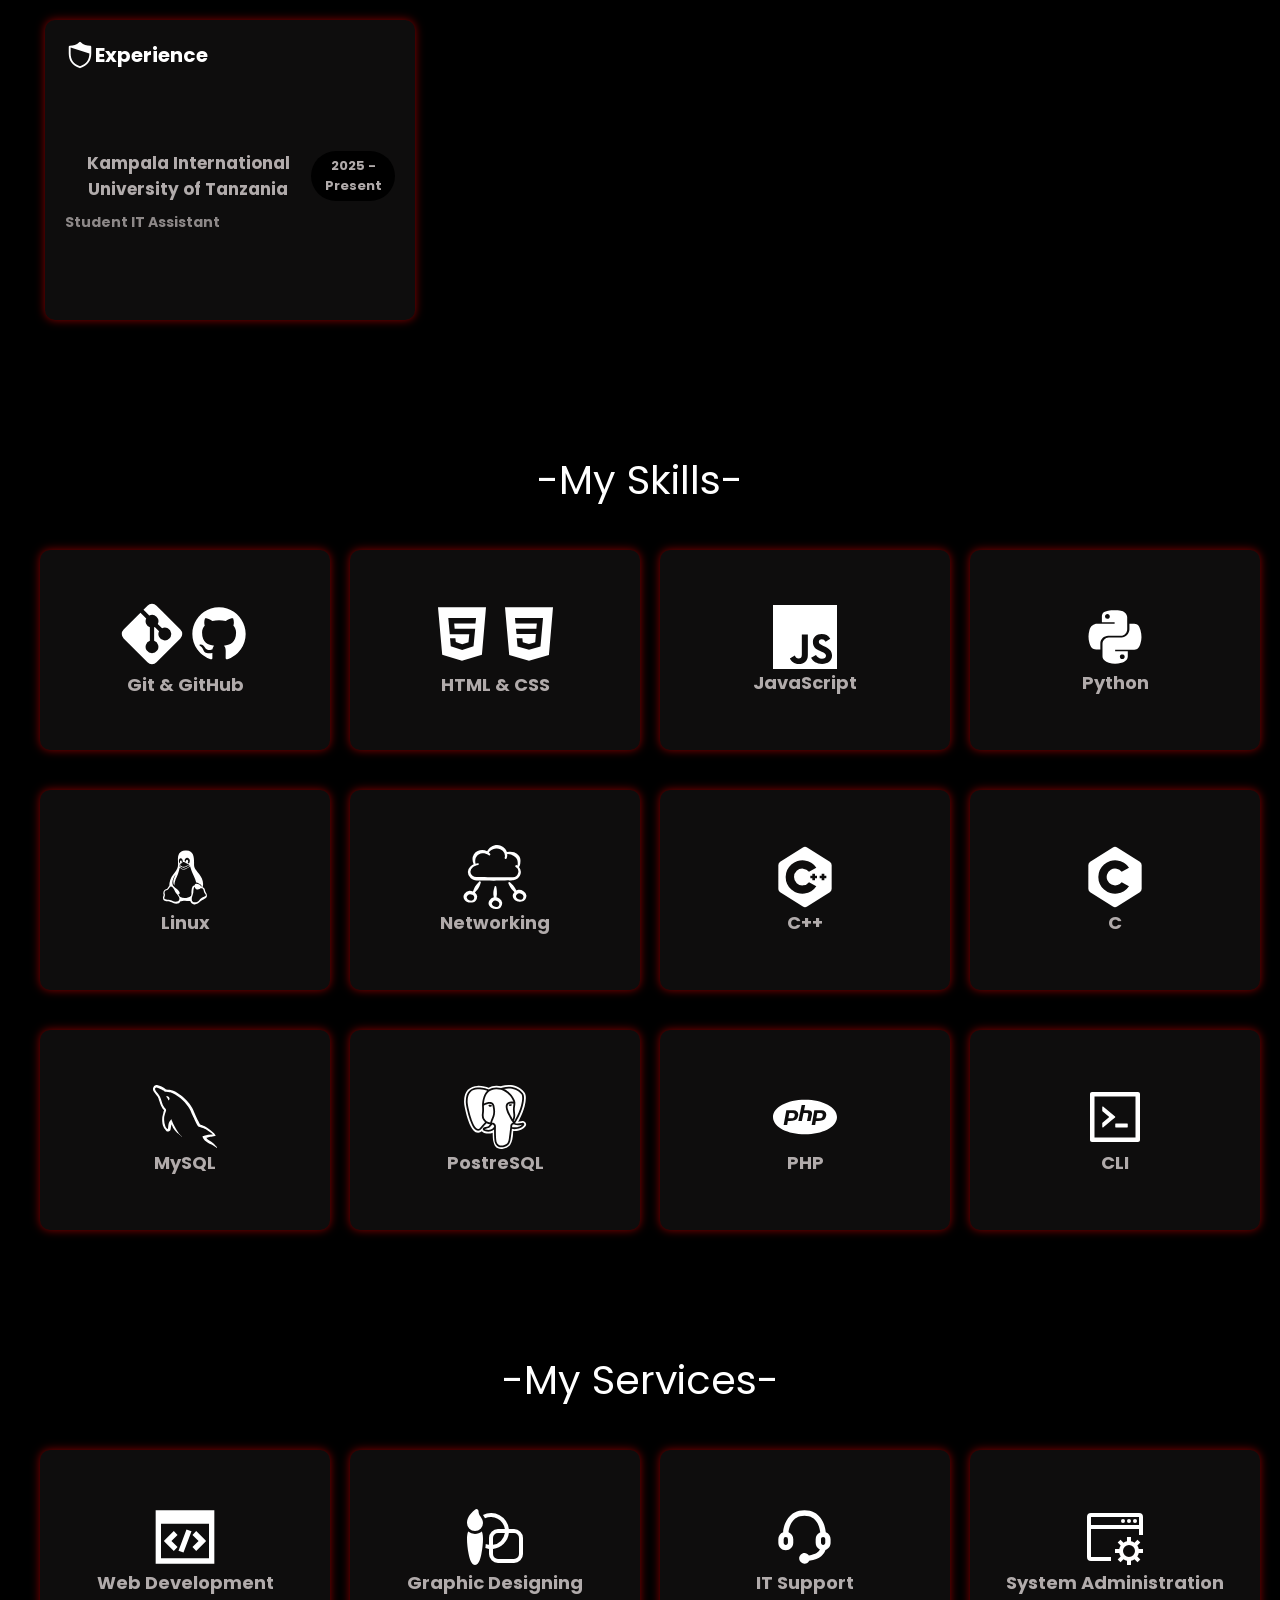
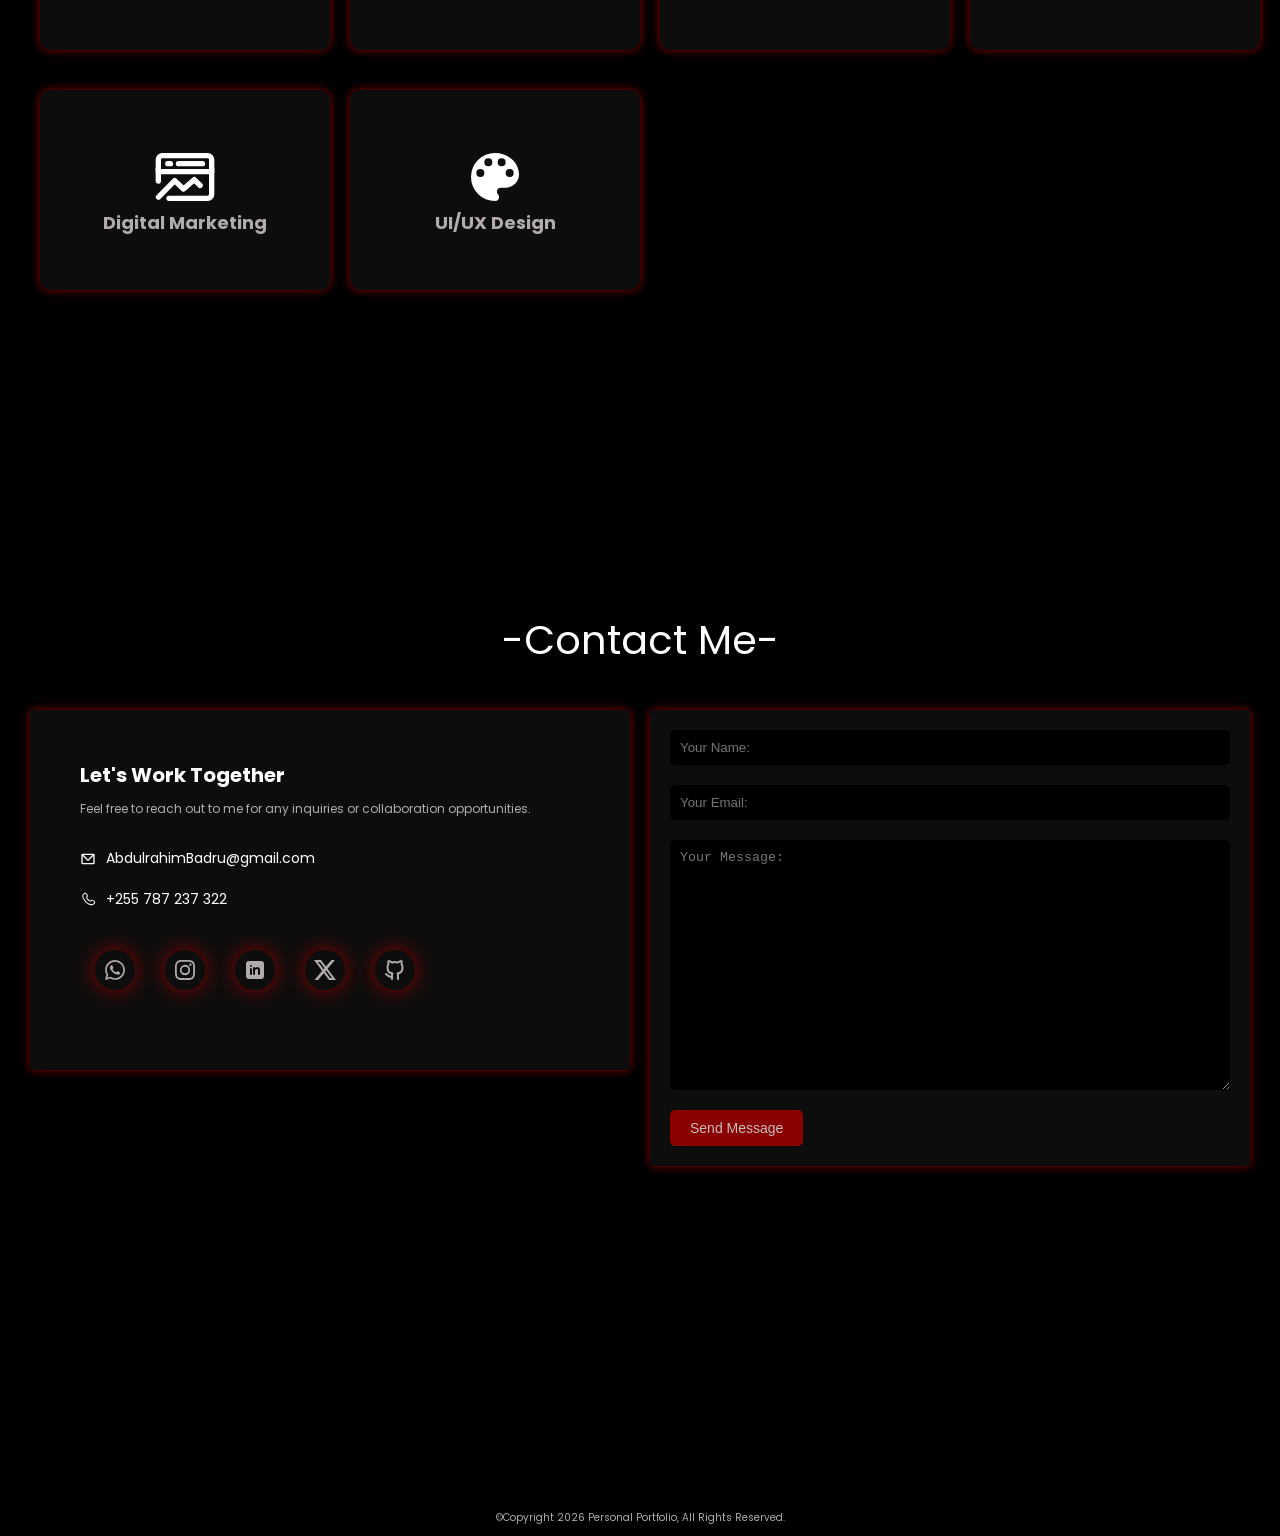
==== commit 38212c27: "Fixed NavBar Bugs" ====
--- a/index.html
+++ b/index.html
@@ -5,30 +5,9 @@
     <meta name="viewport" content="width=device-width, initial-scale=1.0">
     <title>Portfolio.</title>
     <link rel="stylesheet" href="Style.css">
-    <link rel="icon" href="/assets/images/Icon.png" type="image/x-icon">
+    <link rel="icon" href="./assets/images/Icon.png" type="image/x-icon">
 </head>
 <body>
-    <!--<header>
-        <a href="#home-section" class="logo">
-            <svg xmlns="http://www.w3.org/2000/svg" width="45" height="45" viewBox="0 0 24 24">
-	<path fill="#fff" d="M3 6.25v11.5A3.25 3.25 0 0 0 6.25 21h11.5A3.25 3.25 0 0 0 21 17.75V6.25A3.25 3.25 0 0 0 17.75 3H6.25A3.25 3.25 0 0 0 3 6.25M15.5 12a1.5 1.5 0 0 1 1.5 1.5v.5c0 1.971-1.86 4-5 4s-5-2.029-5-4v-.5A1.5 1.5 0 0 1 8.5 12zM12 5.5a2.75 2.75 0 1 1 0 5.5a2.75 2.75 0 0 1 0-5.5" />
-</svg>Port<span>folio.</span>
-        </a>
-        <button type="button" class="hamburger-toogle">
-            <span class="hamburger"></span>
-            <span class="hamburger"></span>
-            <span class="hamburger"></span>
-        </button>
-        <nav class="nav-bar">
-            <a href="#home-section">Home</a>
-            <a href="#about-section">About</a>
-            <a href="#education-section">Education</a>
-            <a href="#experience-section">Experience</a>
-            <a href="#skills-section">Skills</a>
-            <a href="#services-section">Services</a>
-            <a href="#contact-section">Contact</a>
-        </nav>
-    </header>-->
     <nav class="navbar">
         <div class="navbar-container">
             <a href="#home-section" class="logo">
@@ -36,13 +15,13 @@
                     <path fill="#fff" d="M3 6.25v11.5A3.25 3.25 0 0 0 6.25 21h11.5A3.25 3.25 0 0 0 21 17.75V6.25A3.25 3.25 0 0 0 17.75 3H6.25A3.25 3.25 0 0 0 3 6.25M15.5 12a1.5 1.5 0 0 1 1.5 1.5v.5c0 1.971-1.86 4-5 4s-5-2.029-5-4v-.5A1.5 1.5 0 0 1 8.5 12zM12 5.5a2.75 2.75 0 1 1 0 5.5a2.75 2.75 0 0 1 0-5.5" />
                 </svg>Port<span>folio.</span>
             </a>
-            <button type="button" class="hamburger-toogle">
+            <button type="button" class="hamburger-toggle">
                 <span class="hamburger"></span>
                 <span class="hamburger"></span>
                 <span class="hamburger"></span>
             </button>
             <ul class="navbar-menu">
-                <li><a href="#home-section" class="active">Home</a></li>
+                <li><a href="#home-section">Home</a></li>
                 <li><a href="#about-section">About</a></li>
                 <li><a href="#education-section">Education</a></li>
                 <li><a href="#experience-section">Experience</a></li>
--- a/Style.css
+++ b/Style.css
@@ -3,13 +3,11 @@
     src: url('./assets/fonts/Poppins-Regular.woff2') format('woff2');
     font-weight: 400;
 }
-
 @font-face{
     font-family: 'poppins';
     src: url('/assets/fonts/Poppins-Bold.woff2') format('woff2');
     font-weight: 700;
 }
-
 @font-face{
     font-family: 'poppins';
     src: url('./assets/fonts/Poppins-SemiBold.woff2') format('woff2');
@@ -108,18 +106,19 @@
     transform: scaleX(1);
 }
 
-.hamburger-toogle{
+.hamburger-toggle{
     display: none;
     background: transparent;
     padding: 10px;
     border: none;
+    outline: none;
     cursor: pointer;
 }
 
 .hamburger{
     display: block;
-    width: 15px;
-    height: 2px;
+    width: 20px;
+    height: 3px;
     margin: 3px auto;
     background-color: white;
     transition: all 0.3s ease;
@@ -287,6 +286,7 @@
     display: flex;
     justify-content: start;
     align-items: start;
+    -webkit-tap-highlight-color: transparent;
 }
 
 .social-icons a{
@@ -304,6 +304,7 @@
     border-radius: 50%;
     margin: 3rem 1.5rem 3rem;
     transition: 0.3s ease;
+    -webkit-tap-highlight-color: transparent;
 }
 
 .social-icons a svg,
@@ -311,6 +312,7 @@
     margin: 0;
     cursor: pointer;
     color: rgb(177, 171, 171);
+    -webkit-tap-highlight-color: transparent;
 }
 
 .social-icons a:hover{
@@ -433,6 +435,7 @@
     animation: appear linear;
     animation-timeline: view();
     animation-range: entry 0% cover 30%;
+    -webkit-tap-highlight-color: transparent;
 }
 
 .container .button:hover{
@@ -442,6 +445,15 @@
 
 .container .button:active{
     transform: scale(0.93);
+}
+
+.container .button:focus, .contact-form button:focus, .social-icons:focus, .social-icons a:focus, .contact-info:focus{
+    outline: none;
+}
+
+.container .button:focus-visible, .contact-form button:focus-visible, .social-icons:focus-visible, .social-icons a:focus-visible, .contact-info:focus-visible{
+    outline: 2px solid red;
+    outline-offset: 2px;
 }
 
 /* =====Education && Experience Sections===== */
@@ -640,10 +652,12 @@
     text-decoration: none;
     font-size: 1.4rem;
     padding: 1rem 0;
+    -webkit-tap-highlight-color: transparent;
 }
 
 .contact-card .contact-info svg{
     margin-right: 1rem;
+    -webkit-tap-highlight-color: transparent;
 }
 
 .contact-form input, .contact-form textarea{
@@ -675,6 +689,7 @@
     font-size: 1.4rem;
     cursor: pointer;
     transition: all 0.3s ease;
+    -webkit-tap-highlight-color:  transparent;
 }
 
 .contact-form button:hover{
@@ -709,63 +724,54 @@
     html {
         font-size: 55%;
     }
-    
     section {
         padding: 8rem 5% 5rem;
     }
-    
     #home-section {
-        padding: 30px;
-    }
-
+        padding: 30px 10px;
+    }
     .home-main{
         display: flex;
         flex-direction: column;
-        padding-top: 10px;
+        padding-top: 60px;
         margin: 0;
         gap: 0;
     }
-
     .home-content{
         text-align: center;
     }
-    
-    .home-content h1, .home-content h3 {
+    .home-content h1{
+        margin-bottom: 1rem;
+    }
+    .home-content h3 {
         margin-bottom: 2rem;
     }
-
     .home-content p{
-        font-size: 2rem;
-    }
-    
+        font-size: 1.5rem;
+    }
     .home-image {
         margin-top: auto;
         margin-left: 0;
         order: -1; 
     }
-    
     .home-image img {
-        width: 60vw;
+        width: 40vw;
         height: 45vh;
     }
-    
     .typing-text {
         font-size: 2.4rem;
     }
-    
     .social-icons {
         display: flex;
         justify-content: center;
         flex-wrap: wrap;
         gap: 1rem;
     }
-    
     .social-icons a {
         margin: 1rem;
         width: 5rem;
         height: 5rem;
     }
-
     .home-buttom{
         margin-top: 20px;
     }
@@ -775,7 +781,6 @@
     #about-section{
         padding: 30px 5px;
     }
-
     .containers, .container{
         display: flex;
         flex-direction: column;
@@ -783,7 +788,6 @@
         align-items: center;
         text-align: center;
     }
-
     .image img{
         width: 50vh;
         height: 55vh;
@@ -798,7 +802,6 @@
         align-items: center;
         gap: 20px;
     }
-
     footer{
         margin-top: 5px;
     }
@@ -810,167 +813,20 @@
     html {
         font-size: 55%;
     }
-
     .navbar{
         backdrop-filter: none;
     }
-
-    .navbar-menu{
-        display: none;
-        flex-direction: column;
-        align-items: flex-start;
-        gap: 1.7rem !important;
-        padding: 5rem 1.5rem;
-        position: absolute;
-        top: 0;
-        right: 0;
-        height: 300px;
-        width: 250px;
-        background: transparent;
-        backdrop-filter: blur(10px);
-    }
-
-    .navbar-menu.active{
-        display: flex;
-    }
-    
-    .navbar-menu li a {
-        font-size: 1.4rem;
-        margin-left: 1.5rem;
-        margin-right: 0;
-    }
-
-    .hamburger-toogle{
-        display: block;
-        z-index: 999;
-    }
-
-    .hamburger-toogle.active .hamburger:nth-child(1){
-        transform: translateY(5px) rotate(45deg);
-    }
-
-    .hamburger-toogle.active .hamburger:nth-child(2){
-        opacity: 0;
-    }
-
-    .hamburger-toogle.active .hamburger:nth-child(3){
-        transform: translateY(-5px) rotate(-45deg);
-    }
-    
-    section {
-        padding: 8rem 5% 5rem;
-    }
-    
-    #home-section {
-        gap: 4rem;
-        text-align: center;
-        padding: 30px;
-    }
-
-    .home-main{
-        display: flex;
-        flex-direction: column;
-        gap: 3rem;
-        padding-top: 30px;
-    }
-    
-    .home-content h1 {
-        font-size: 3rem;
-        margin-bottom: 2rem;
-    }
-    
-    .home-content h3 {
-        font-size: 2rem;
-        margin-bottom: 2rem;
-    }
-    
-    .home-image {
-        margin-top: auto;
-        margin-left: 0;
-        order: -1; 
-    }
-    
-    .home-image img {
-        width: 60vw;
-        height: 60vh;
-    }
-    
-    .typing-text {
-        font-size: 2.4rem;
-        min-width: 250px;
-    }
-    
-    .social-icons {
-        display: flex;
-        justify-content: center;
-        gap: 5px;
-    }
-    
-    .social-icons a {
-        margin: 5px;
-        width: 3rem;
-        height: 3rem;
-    }
-
-    /*About section*/
-
-    #about-section,#education-section, #experience-section, #services-section, #skills-section, #contact-section{
-        padding: 30px 10px;
-    }
-
-    .containers, .container{
-        display: flex;
-        flex-direction: column;
-        justify-content: center;
-        align-items: center;
-        text-align: center;
-    }
-
-    .image img{
-        width: 50vh;
-        height: 55vh;
-    }
-
-    /*Experience && Education Section*/
-
-    .education-cards, .experience-cards{
-        display: flex;
-        flex-direction: column;
-        justify-content: center;
-        align-items: center;
-        gap: 20px;
-    }
-
-    footer{
-        margin-top: 30px;
-    }
-}
-
-/*Small Screen Mobile*/
-
-@media (max-width: 480px) {
-  html {
-        font-size: 55%;
-    }
-    
-    .navbar{
-        backdrop-filter: none;
-    }
-
     .navbar-container{
         padding: 0 10px;
     }
-
     .logo{
         font-size: 3rem;
         margin-right: 20px;
     }
-
     .logo svg{
         width: 30px;
         height: 30px;
     }
-
     .navbar-menu{
         display: none;
         flex-direction: column;
@@ -986,96 +842,78 @@
         box-shadow: 0 0px 10px darkred;
         backdrop-filter: blur(10px);
     }
-
     .navbar-menu.active{
         display: flex;
     }
-    
     .navbar-menu li a {
-        font-size: 1.2rem;
+        font-size: 1.5rem;
         margin: 15px 0 0 1.3rem;
     }
-
-    .hamburger-toogle{
+    .hamburger-toggle{
         display: block;
         z-index: 999;
     }
-
-    .hamburger-toogle.active .hamburger:nth-child(1){
-        transform: translateY(5px) rotate(45deg);
-    }
-
-    .hamburger-toogle.active .hamburger:nth-child(2){
+    .hamburger-toggle.active .hamburger:nth-child(1){
+        transform: translateY(6px) rotate(45deg);
+    }
+    .hamburger-toggle.active .hamburger:nth-child(2){
         opacity: 0;
     }
-
-    .hamburger-toogle.active .hamburger:nth-child(3){
-        transform: translateY(-5px) rotate(-45deg);
-    }
-    
+    .hamburger-toggle.active .hamburger:nth-child(3){
+        transform: translateY(-6px) rotate(-45deg);
+    }
     section {
         padding: 8rem 5% 5rem;
     }
-    
     #home-section {
         text-align: center;
         padding: 30px 10px;
     }
-
     .home-main{
         display: flex;
         flex-direction: column;
         padding-top: 60px;
     }
-    
     .home-content h1 {
         font-size: 3rem;
         margin:  2rem 0;
     }
-    
     .home-content h3 {
         font-size: 2rem;
         margin-bottom: 2rem;
     }
-
     .home-content p{
+        font-size: 1rem;
         margin: 0 40px 20px;
         text-align: center;
     }
-    
     .home-image {
         margin-top: auto;
         margin-left: 0;
         order: -1; 
     }
-    
     .home-image img {
-        width: 60vw;
-        height: 30vh;
-    }
-    
+        width: 45vw;
+        height: 40vh;
+    }
     .typing-text {
         font-size: 2.4rem;
     }
-    
     .social-icons {
         display: flex;
         justify-content: center;
         gap: 5px;
     }
-    
     .social-icons a {
         margin: 5px;
         width: 3rem;
         height: 3rem;
     }
-
     .home-buttom{
         margin: 0;
     }
-
     section h1{
-        font-size: 3rem;
+        font-size: 2rem;
     }
 
     /*About section*/
@@ -1083,7 +921,6 @@
     #about-section,#education-section, #experience-section, #services-section, #skills-section, #contact-section{
         padding: 30px 20px;
     }
-
     .containers, .container{
         display: flex;
         flex-direction: column;
@@ -1091,7 +928,6 @@
         align-items: center;
         text-align: center;
     }
-
     .image img{
         width: 30vh;
         height: 35vh;
@@ -1106,19 +942,178 @@
         align-items: center;
         gap: 20px;
     }
-
     .education-card h3, .experience-card h3{
         flex-direction: row;
         text-align: start;
         padding: 0;
         margin: 0;
     }
-
     .education-card .timeline, .experience-card .timeline{
         align-self: flex-start;
     }
-
     footer{
         margin-top: 30px;
     }
 }
+
+
+/*Small Screen Mobile*/
+
+@media (max-width: 480px) {
+  html {
+        font-size: 55%;
+    }
+    .navbar{
+        backdrop-filter: none;
+    }
+    .navbar-container{
+        padding: 0 10px;
+    }
+    .logo{
+        font-size: 3rem;
+        margin-right: 20px;
+    }
+    .logo svg{
+        width: 30px;
+        height: 30px;
+    }
+    .navbar-menu{
+        display: none;
+        flex-direction: column;
+        align-items: flex-start;
+        gap: 1.7rem !important;
+        padding: 3rem 1.5rem;
+        position: absolute;
+        top: 0;
+        right: 0;
+        height: 280px;
+        width: 250px;
+        background: transparent;
+        box-shadow: 0 0px 10px darkred;
+        backdrop-filter: blur(10px);
+    }
+    .navbar-menu.active{
+        display: flex;
+    }
+    .navbar-menu li a {
+        font-size: 1.4rem;
+        margin: 15px 0 0 1.3rem;
+    }
+    .hamburger-toggle{
+        display: block;
+        z-index: 999;
+    }
+    .hamburger-toggle.active .hamburger:nth-child(1){
+        transform: translateY(6px) rotate(45deg);
+    }
+    .hamburger-toggle.active .hamburger:nth-child(2){
+        opacity: 0;
+    }
+    .hamburger-toggle.active .hamburger:nth-child(3){
+        transform: translateY(-6px) rotate(-45deg);
+    }
+    section {
+        padding: 8rem 5% 5rem;
+    }
+    #home-section {
+        text-align: center;
+        padding: 30px 10px;
+    }
+    .home-main{
+        display: flex;
+        flex-direction: column;
+        padding-top: 60px;
+    }
+    .home-content h1 {
+        font-size: 2.3rem;
+        margin:  2rem 0;
+    }
+    .home-content h3 {
+        font-size: 2rem;
+        margin-bottom: 2rem;
+    }
+    .home-content p{
+        font-size: 1rem;
+        margin: 0 40px 20px;
+        text-align: center;
+    }
+    .home-image {
+        margin-top: auto;
+        margin-left: 0;
+        order: -1; 
+    }
+    .home-image img {
+        width: 60vw;
+        height: 30vh;
+    }
+    .typing-text {
+        font-size: 2.4rem;
+    }
+    .social-icons {
+        display: flex;
+        justify-content: center;
+        gap: 5px;
+    }
+    .social-icons a {
+        width: 3rem;
+        height: 3rem;
+    }
+    .home-buttom{
+        margin: 0;
+        gap: 10px;
+        padding: 10px 0;
+    }    
+    .tab h2{
+        font-size: 2.5rem;
+    }
+    .home-buttom .tab{
+        justify-content: center;
+        align-items: center;
+        padding: 0 2px;
+    }
+    section h1{
+        font-size: 2rem;
+    }
+
+    /*About section*/
+
+    #about-section,#education-section, #experience-section, #services-section, #skills-section, #contact-section{
+        padding: 30px 20px;
+    }
+    .containers, .container{
+        display: flex;
+        flex-direction: column;
+        justify-content: center;
+        align-items: center;
+        text-align: center;
+    }
+    .container h2{
+        font-size: 2.5rem;
+    }
+    .image img{
+        width: 30vh;
+        height: 35vh;
+    }
+
+    /*Experience && Education Section*/
+
+    .education-cards, .experience-cards, .cards{
+        display: flex;
+        flex-direction: column;
+        justify-content: center;
+        align-items: center;
+        gap: 20px;
+    }
+    .education-card h3, .experience-card h3{
+        flex-direction: row;
+        text-align: start;
+        padding: 0;
+        margin: 0;
+    }
+    .education-card .timeline, .experience-card .timeline{
+        align-self: flex-start;
+    }
+    footer{
+        margin-top: 30px;
+    }
+}
